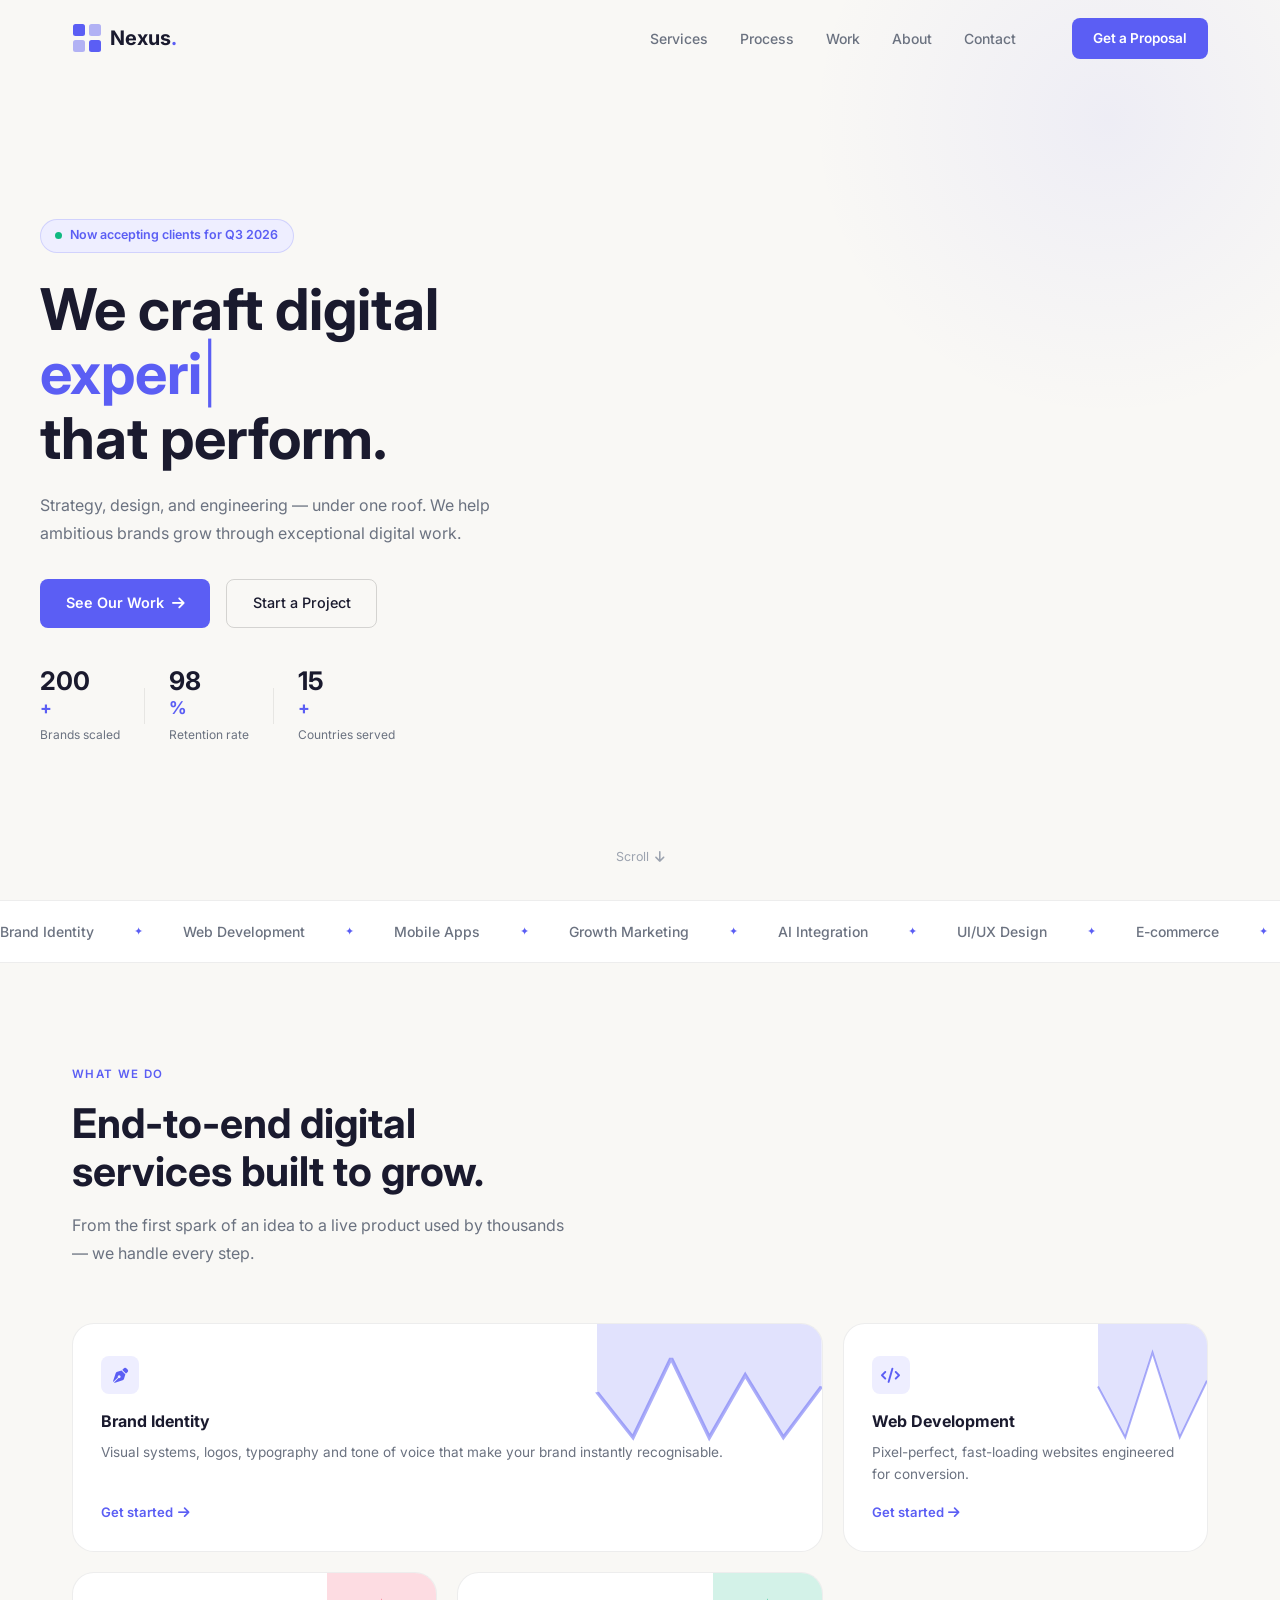
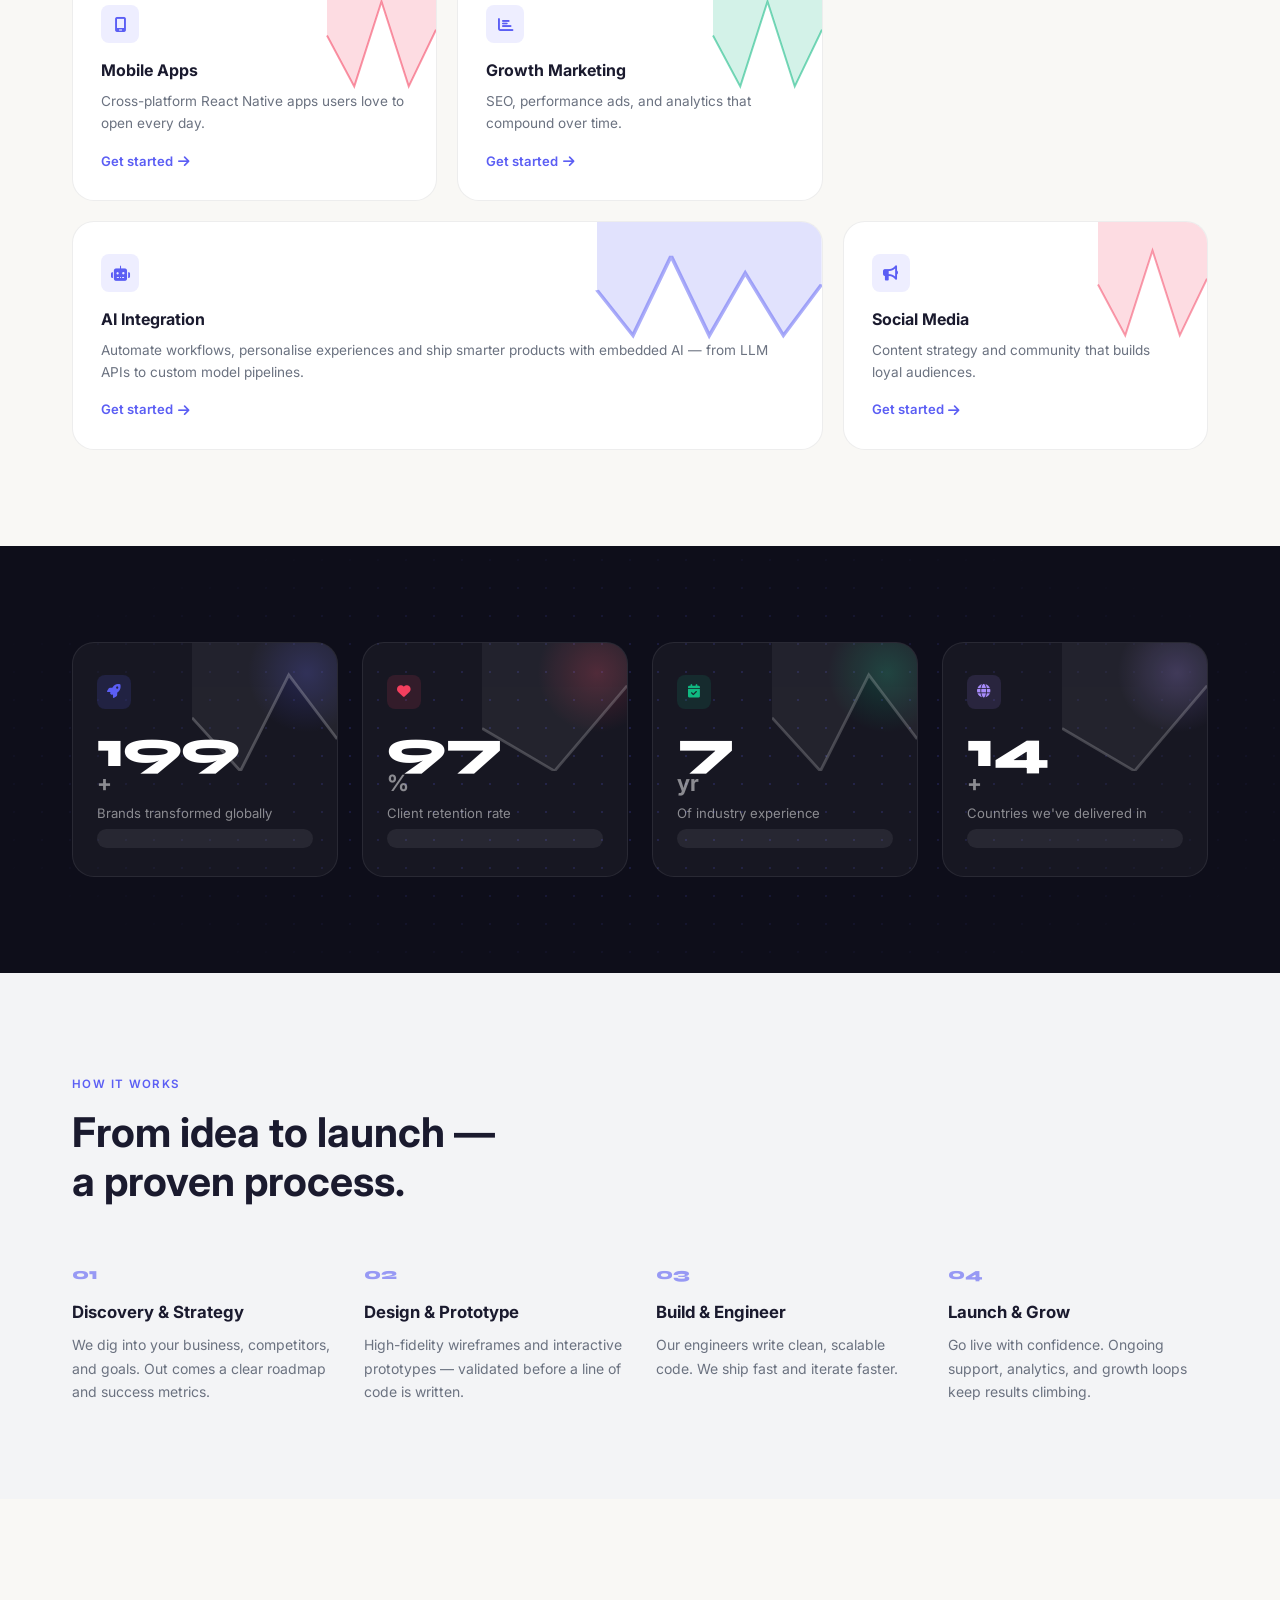
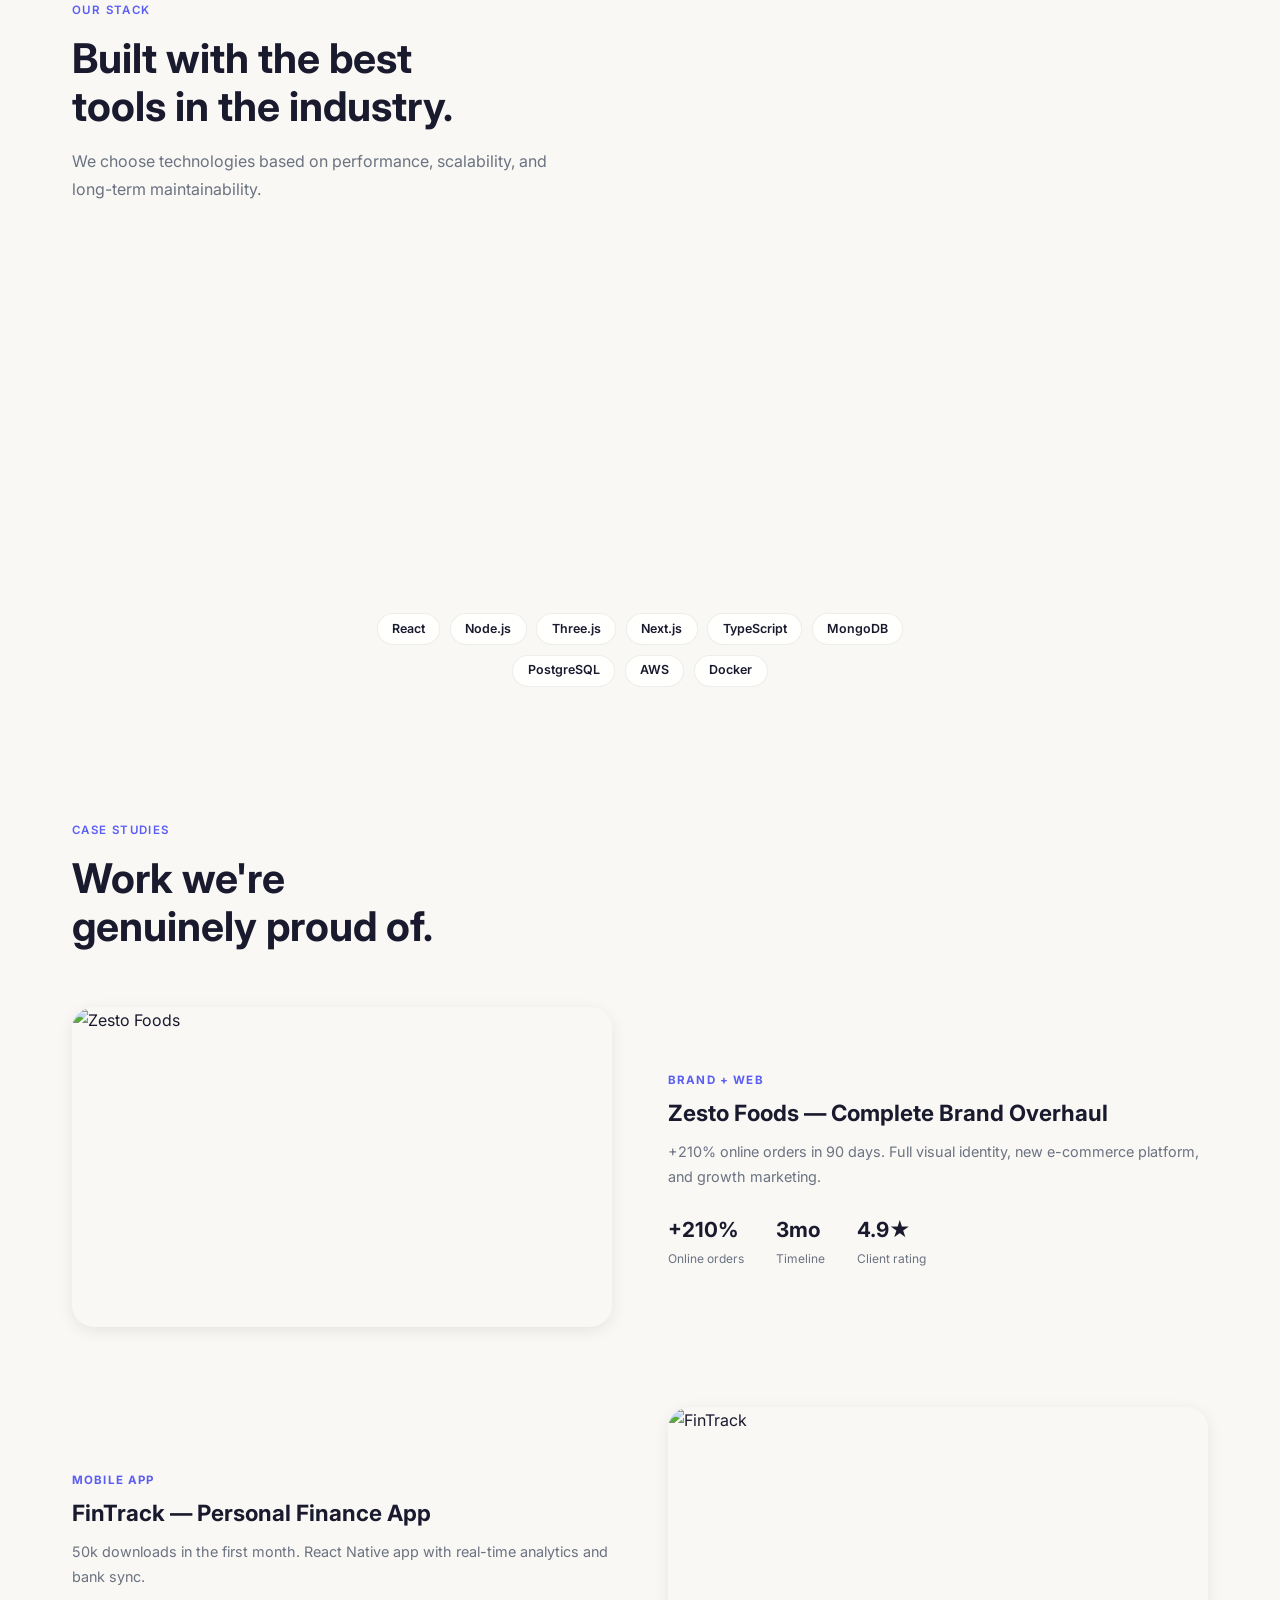
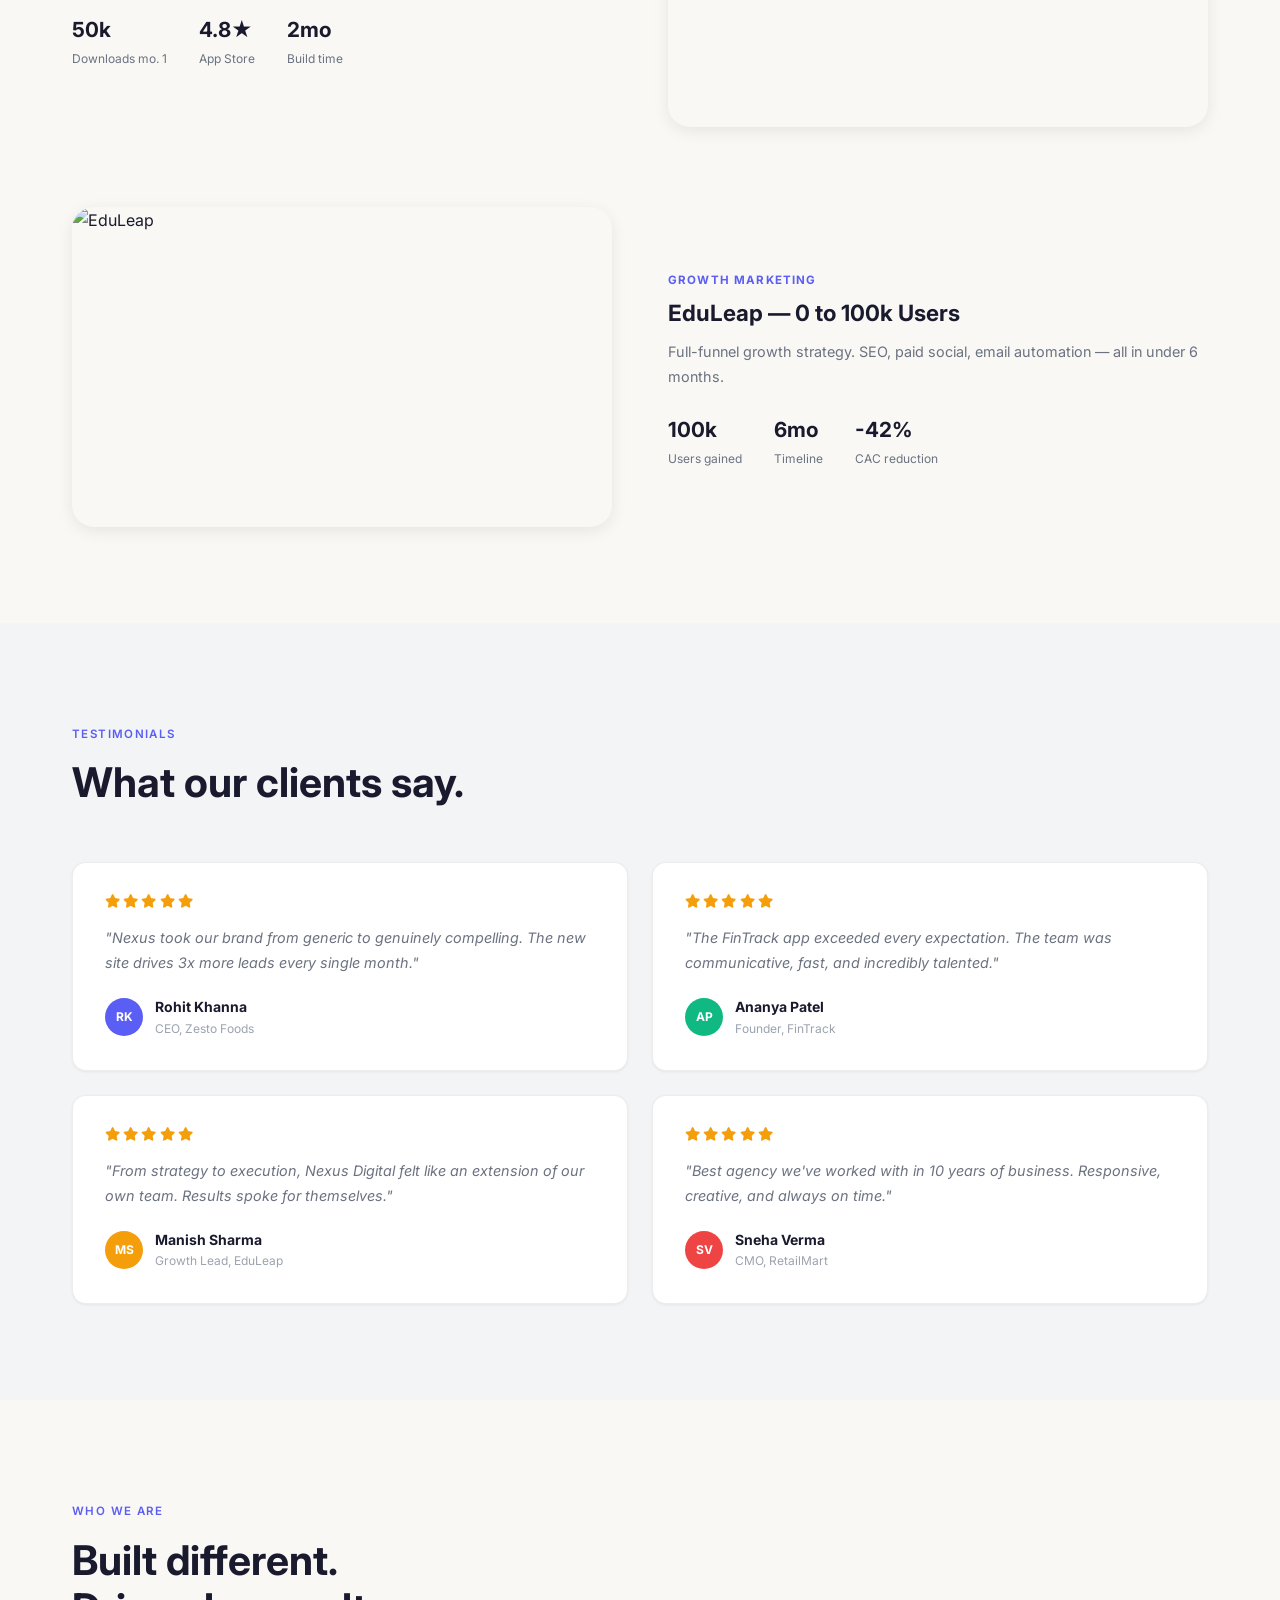
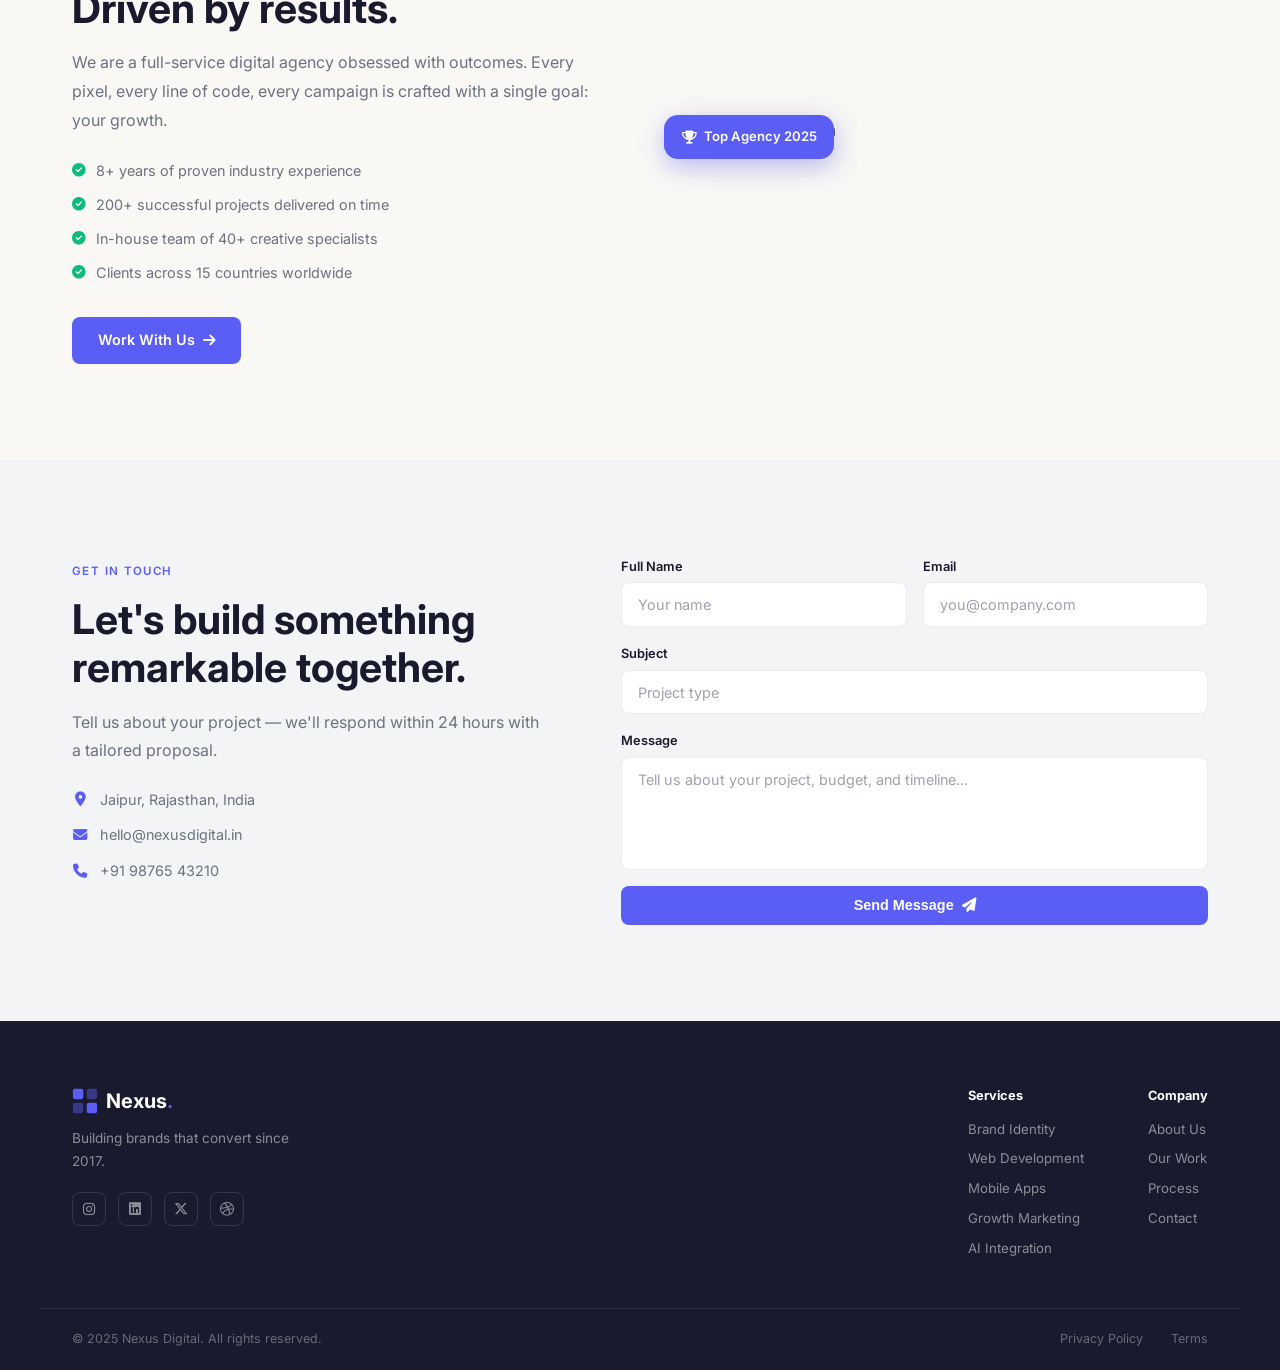
==== index.html @ 69d1bb1e "feat: numbers section dhamaal — animated cards, spike decor, glow ring, particle dots" ====
<!DOCTYPE html>
<html lang="en" data-theme="light">
<head>
  <meta charset="UTF-8" />
  <meta name="viewport" content="width=device-width, initial-scale=1.0" />
  <title>Nexus Digital — Digital Agency</title>
  <link rel="preconnect" href="https://fonts.googleapis.com">
  <link rel="preconnect" href="https://fonts.gstatic.com" crossorigin>
  <link href="https://fonts.googleapis.com/css2?family=Inter:wght@300;400;500;600;700&family=Syne:wght@700;800&display=swap" rel="stylesheet">
  <link rel="stylesheet" href="https://cdnjs.cloudflare.com/ajax/libs/font-awesome/6.5.0/css/all.min.css" />
  <link rel="stylesheet" href="./assets/css/style.css" />
</head>
<body>

<!-- ============ NAVBAR ============ -->
<nav class="navbar" id="navbar">
  <div class="nav-inner">
    <a href="#" class="logo">
      <svg width="30" height="30" viewBox="0 0 30 30" fill="none">
        <rect x="1" y="1" width="12" height="12" rx="2.5" fill="#5b5ef4"/>
        <rect x="17" y="1" width="12" height="12" rx="2.5" fill="#5b5ef4" opacity=".45"/>
        <rect x="1" y="17" width="12" height="12" rx="2.5" fill="#5b5ef4" opacity=".45"/>
        <rect x="17" y="17" width="12" height="12" rx="2.5" fill="#5b5ef4"/>
      </svg>
      <span class="logo-text">Nexus<span class="dot">.</span></span>
    </a>
    <ul class="nav-links" id="navLinks">
      <li><a href="#services">Services</a></li>
      <li><a href="#process">Process</a></li>
      <li><a href="#work">Work</a></li>
      <li><a href="#about">About</a></li>
      <li><a href="#contact">Contact</a></li>
    </ul>
    <div class="nav-right">
      <a href="#contact" class="nav-btn">Get a Proposal</a>
      <button class="burger" id="burger" aria-label="Menu"><span></span><span></span><span></span></button>
    </div>
  </div>
</nav>

<!-- ============ HERO ============ -->
<section class="hero" id="home">
  <div class="hero-inner">
    <div class="hero-copy">
      <div class="badge"><span class="badge-dot"></span> Now accepting clients for Q3 2026</div>
      <h1 class="hero-h1">We craft digital<br><span class="typed-wrap"><span id="typedText">experiences</span><span class="tcursor">|</span></span><br>that perform.</h1>
      <p class="hero-p">Strategy, design, and engineering — under one roof. We help ambitious brands grow through exceptional digital work.</p>
      <div class="hero-ctas">
        <a href="#work" class="btn-solid">See Our Work <i class="fa-solid fa-arrow-right"></i></a>
        <a href="#contact" class="btn-outline">Start a Project</a>
      </div>
      <div class="hero-meta">
        <div class="meta-item"><strong id="c1">0</strong><span>+</span><p>Brands scaled</p></div>
        <div class="meta-sep"></div>
        <div class="meta-item"><strong id="c2">0</strong><span>%</span><p>Retention rate</p></div>
        <div class="meta-sep"></div>
        <div class="meta-item"><strong id="c3">0</strong><span>+</span><p>Countries served</p></div>
      </div>
    </div>
    <div class="hero-visual" id="heroCanvas">
      <canvas id="threeHero"></canvas>
    </div>
  </div>
  <div class="scroll-cue"><span>Scroll</span> <i class="fa-solid fa-arrow-down"></i></div>
</section>

<!-- ============ MARQUEE ============ -->
<section class="marquee-section">
  <div class="marquee-track">
    <div class="marquee-inner" id="marqueeInner">
      <span>Brand Identity</span><span class="sep">✦</span>
      <span>Web Development</span><span class="sep">✦</span>
      <span>Mobile Apps</span><span class="sep">✦</span>
      <span>Growth Marketing</span><span class="sep">✦</span>
      <span>AI Integration</span><span class="sep">✦</span>
      <span>UI/UX Design</span><span class="sep">✦</span>
      <span>E-commerce</span><span class="sep">✦</span>
      <span>Brand Identity</span><span class="sep">✦</span>
      <span>Web Development</span><span class="sep">✦</span>
      <span>Mobile Apps</span><span class="sep">✦</span>
      <span>Growth Marketing</span><span class="sep">✦</span>
      <span>AI Integration</span><span class="sep">✦</span>
      <span>UI/UX Design</span><span class="sep">✦</span>
      <span>E-commerce</span><span class="sep">✦</span>
    </div>
  </div>
</section>

<!-- ============ SERVICES ============ -->
<section class="services" id="services">
  <div class="container">
    <div class="section-head">
      <span class="eyebrow">What We Do</span>
      <h2 class="section-title">End-to-end digital<br>services built to grow.</h2>
      <p class="section-sub">From the first spark of an idea to a live product used by thousands — we handle every step.</p>
    </div>
    <div class="services-bento">

      <div class="sb-card sb-large reveal">
        <div class="sb-img-bg" style="background-image:url('https://images.unsplash.com/photo-1561070791-2526d30994b5?w=900&q=80')"></div>
        <svg class="sb-crack" viewBox="0 0 100 100" preserveAspectRatio="none" aria-hidden="true">
          <polygon points="0,100 0,60 16,100 33,30 50,100 66,45 83,100 100,55 100,0 0,0" fill="rgba(91,94,244,0.18)"/>
          <polyline points="0,60 16,100 33,30 50,100 66,45 83,100 100,55" fill="none" stroke="rgba(91,94,244,0.5)" stroke-width="1.8" stroke-linejoin="miter"/>
        </svg>
        <div class="sb-content">
          <div class="sb-icon"><i class="fa-solid fa-pen-nib"></i></div>
          <h3>Brand Identity</h3>
          <p>Visual systems, logos, typography and tone of voice that make your brand instantly recognisable.</p>
          <a href="#contact" class="card-link">Get started <i class="fa-solid fa-arrow-right"></i></a>
        </div>
      </div>

      <div class="sb-card reveal">
        <div class="sb-img-bg" style="background-image:url('https://images.unsplash.com/photo-1547658719-da2b51169166?w=600&q=80')"></div>
        <svg class="sb-crack" viewBox="0 0 100 100" preserveAspectRatio="none" aria-hidden="true">
          <polygon points="0,100 0,55 25,100 50,25 75,100 100,50 100,0 0,0" fill="rgba(91,94,244,0.18)"/>
          <polyline points="0,55 25,100 50,25 75,100 100,50" fill="none" stroke="rgba(91,94,244,0.5)" stroke-width="1.8" stroke-linejoin="miter"/>
        </svg>
        <div class="sb-content">
          <div class="sb-icon"><i class="fa-solid fa-code"></i></div>
          <h3>Web Development</h3>
          <p>Pixel-perfect, fast-loading websites engineered for conversion.</p>
          <a href="#contact" class="card-link">Get started <i class="fa-solid fa-arrow-right"></i></a>
        </div>
      </div>

      <div class="sb-card reveal">
        <div class="sb-img-bg" style="background-image:url('https://images.unsplash.com/photo-1512941937669-90a1b58e7e9c?w=600&q=80')"></div>
        <svg class="sb-crack" viewBox="0 0 100 100" preserveAspectRatio="none" aria-hidden="true">
          <polygon points="0,100 0,55 25,100 50,25 75,100 100,50 100,0 0,0" fill="rgba(244,63,94,0.18)"/>
          <polyline points="0,55 25,100 50,25 75,100 100,50" fill="none" stroke="rgba(244,63,94,0.55)" stroke-width="1.8" stroke-linejoin="miter"/>
        </svg>
        <div class="sb-content">
          <div class="sb-icon"><i class="fa-solid fa-mobile-screen"></i></div>
          <h3>Mobile Apps</h3>
          <p>Cross-platform React Native apps users love to open every day.</p>
          <a href="#contact" class="card-link">Get started <i class="fa-solid fa-arrow-right"></i></a>
        </div>
      </div>

      <div class="sb-card reveal">
        <div class="sb-img-bg" style="background-image:url('https://images.unsplash.com/photo-1533750349088-cd871a92f312?w=600&q=80')"></div>
        <svg class="sb-crack" viewBox="0 0 100 100" preserveAspectRatio="none" aria-hidden="true">
          <polygon points="0,100 0,55 25,100 50,25 75,100 100,50 100,0 0,0" fill="rgba(16,185,129,0.18)"/>
          <polyline points="0,55 25,100 50,25 75,100 100,50" fill="none" stroke="rgba(16,185,129,0.55)" stroke-width="1.8" stroke-linejoin="miter"/>
        </svg>
        <div class="sb-content">
          <div class="sb-icon"><i class="fa-solid fa-chart-bar"></i></div>
          <h3>Growth Marketing</h3>
          <p>SEO, performance ads, and analytics that compound over time.</p>
          <a href="#contact" class="card-link">Get started <i class="fa-solid fa-arrow-right"></i></a>
        </div>
      </div>

      <div class="sb-card sb-wide reveal">
        <div class="sb-img-bg" style="background-image:url('https://images.unsplash.com/photo-1677442135703-1787eea5ce01?w=900&q=80')"></div>
        <svg class="sb-crack" viewBox="0 0 100 100" preserveAspectRatio="none" aria-hidden="true">
          <polygon points="0,100 0,60 16,100 33,30 50,100 66,45 83,100 100,55 100,0 0,0" fill="rgba(91,94,244,0.18)"/>
          <polyline points="0,60 16,100 33,30 50,100 66,45 83,100 100,55" fill="none" stroke="rgba(91,94,244,0.5)" stroke-width="1.8" stroke-linejoin="miter"/>
        </svg>
        <div class="sb-content">
          <div class="sb-icon"><i class="fa-solid fa-robot"></i></div>
          <h3>AI Integration</h3>
          <p>Automate workflows, personalise experiences and ship smarter products with embedded AI — from LLM APIs to custom model pipelines.</p>
          <a href="#contact" class="card-link">Get started <i class="fa-solid fa-arrow-right"></i></a>
        </div>
      </div>

      <div class="sb-card reveal">
        <div class="sb-img-bg" style="background-image:url('https://images.unsplash.com/photo-1611162617213-7d7a39e9b1d7?w=600&q=80')"></div>
        <svg class="sb-crack" viewBox="0 0 100 100" preserveAspectRatio="none" aria-hidden="true">
          <polygon points="0,100 0,55 25,100 50,25 75,100 100,50 100,0 0,0" fill="rgba(244,63,94,0.18)"/>
          <polyline points="0,55 25,100 50,25 75,100 100,50" fill="none" stroke="rgba(244,63,94,0.5)" stroke-width="1.8" stroke-linejoin="miter"/>
        </svg>
        <div class="sb-content">
          <div class="sb-icon"><i class="fa-solid fa-bullhorn"></i></div>
          <h3>Social Media</h3>
          <p>Content strategy and community that builds loyal audiences.</p>
          <a href="#contact" class="card-link">Get started <i class="fa-solid fa-arrow-right"></i></a>
        </div>
      </div>

    </div>
  </div>
</section>

<!-- ============ NUMBERS ============ -->
<section class="numbers-section" id="numbers">
  <div class="numbers-bg-grid" aria-hidden="true"></div>
  <div class="container">
    <div class="numbers-grid">

      <div class="num-card reveal" data-delay="0">
        <div class="num-glow" style="--gc:#5b5ef4"></div>
        <svg class="num-spike" viewBox="0 0 60 60" preserveAspectRatio="none" aria-hidden="true">
          <polygon points="0,60 0,35 20,60 40,15 60,45 60,0 0,0" fill="rgba(255,255,255,0.06)"/>
          <polyline points="0,35 20,60 40,15 60,45" fill="none" stroke="rgba(255,255,255,0.25)" stroke-width="1.2"/>
        </svg>
        <span class="num-icon"><i class="fa-solid fa-rocket"></i></span>
        <span class="num-big" id="n1">0</span>
        <span class="num-suffix">+</span>
        <p>Brands transformed globally</p>
        <div class="num-bar"><div class="num-bar-fill" style="--bw:92%"></div></div>
      </div>

      <div class="num-card reveal" data-delay="100">
        <div class="num-glow" style="--gc:#f43f5e"></div>
        <svg class="num-spike" viewBox="0 0 60 60" preserveAspectRatio="none" aria-hidden="true">
          <polygon points="0,60 0,40 30,60 60,20 60,0 0,0" fill="rgba(255,255,255,0.06)"/>
          <polyline points="0,40 30,60 60,20" fill="none" stroke="rgba(255,255,255,0.22)" stroke-width="1.2"/>
        </svg>
        <span class="num-icon" style="--ic:#f43f5e20;--icc:#f43f5e"><i class="fa-solid fa-heart"></i></span>
        <span class="num-big" id="n2">0</span>
        <span class="num-suffix">%</span>
        <p>Client retention rate</p>
        <div class="num-bar"><div class="num-bar-fill" style="--bw:98%;background:var(--accent)"></div></div>
      </div>

      <div class="num-card reveal" data-delay="200">
        <div class="num-glow" style="--gc:#10b981"></div>
        <svg class="num-spike" viewBox="0 0 60 60" preserveAspectRatio="none" aria-hidden="true">
          <polygon points="0,60 0,35 20,60 40,15 60,45 60,0 0,0" fill="rgba(255,255,255,0.06)"/>
          <polyline points="0,35 20,60 40,15 60,45" fill="none" stroke="rgba(255,255,255,0.22)" stroke-width="1.2"/>
        </svg>
        <span class="num-icon" style="--ic:#10b98120;--icc:#10b981"><i class="fa-solid fa-calendar-check"></i></span>
        <span class="num-big" id="n3">0</span>
        <span class="num-suffix">yr</span>
        <p>Of industry experience</p>
        <div class="num-bar"><div class="num-bar-fill" style="--bw:70%;background:#10b981"></div></div>
      </div>

      <div class="num-card reveal" data-delay="300">
        <div class="num-glow" style="--gc:#a78bfa"></div>
        <svg class="num-spike" viewBox="0 0 60 60" preserveAspectRatio="none" aria-hidden="true">
          <polygon points="0,60 0,40 30,60 60,20 60,0 0,0" fill="rgba(255,255,255,0.06)"/>
          <polyline points="0,40 30,60 60,20" fill="none" stroke="rgba(255,255,255,0.22)" stroke-width="1.2"/>
        </svg>
        <span class="num-icon" style="--ic:#a78bfa20;--icc:#a78bfa"><i class="fa-solid fa-globe"></i></span>
        <span class="num-big" id="n4">0</span>
        <span class="num-suffix">+</span>
        <p>Countries we've delivered in</p>
        <div class="num-bar"><div class="num-bar-fill" style="--bw:55%;background:#a78bfa"></div></div>
      </div>

    </div>
  </div>
</section>

<!-- ============ PROCESS ============ -->
<section class="process" id="process">
  <div class="container">
    <div class="section-head">
      <span class="eyebrow">How It Works</span>
      <h2 class="section-title">From idea to launch —<br>a proven process.</h2>
    </div>
    <div class="process-steps">
      <div class="step reveal"><div class="step-num">01</div><div class="step-body"><h3>Discovery &amp; Strategy</h3><p>We dig into your business, competitors, and goals. Out comes a clear roadmap and success metrics.</p></div></div>
      <div class="step reveal"><div class="step-num">02</div><div class="step-body"><h3>Design &amp; Prototype</h3><p>High-fidelity wireframes and interactive prototypes — validated before a line of code is written.</p></div></div>
      <div class="step reveal"><div class="step-num">03</div><div class="step-body"><h3>Build &amp; Engineer</h3><p>Our engineers write clean, scalable code. We ship fast and iterate faster.</p></div></div>
      <div class="step reveal"><div class="step-num">04</div><div class="step-body"><h3>Launch &amp; Grow</h3><p>Go live with confidence. Ongoing support, analytics, and growth loops keep results climbing.</p></div></div>
    </div>
  </div>
</section>

<!-- ============ 3D TECH ============ -->
<section class="three-section" id="tech">
  <div class="container">
    <div class="section-head">
      <span class="eyebrow">Our Stack</span>
      <h2 class="section-title">Built with the best<br>tools in the industry.</h2>
      <p class="section-sub">We choose technologies based on performance, scalability, and long-term maintainability.</p>
    </div>
  </div>
  <div class="three-canvas-wrap">
    <canvas id="techCanvas"></canvas>
    <div class="three-overlay">
      <div class="tech-labels">
        <span>React</span><span>Node.js</span><span>Three.js</span>
        <span>Next.js</span><span>TypeScript</span><span>MongoDB</span>
        <span>PostgreSQL</span><span>AWS</span><span>Docker</span>
      </div>
    </div>
  </div>
</section>

<!-- ============ WORK ============ -->
<section class="work" id="work">
  <div class="container">
    <div class="section-head">
      <span class="eyebrow">Case Studies</span>
      <h2 class="section-title">Work we're<br>genuinely proud of.</h2>
    </div>
    <div class="work-list">
      <div class="wc reveal">
        <div class="wc-img"><img src="https://images.unsplash.com/photo-1460925895917-afdab827c52f?w=700&q=80" alt="Zesto Foods" width="700" height="420" loading="lazy"/><div class="wc-hover">View Case Study <i class="fa-solid fa-arrow-up-right-from-square"></i></div></div>
        <div class="wc-info"><span class="wc-tag">Brand + Web</span><h3>Zesto Foods — Complete Brand Overhaul</h3><p>+210% online orders in 90 days. Full visual identity, new e-commerce platform, and growth marketing.</p><div class="wc-kpis"><div><strong>+210%</strong><span>Online orders</span></div><div><strong>3mo</strong><span>Timeline</span></div><div><strong>4.9★</strong><span>Client rating</span></div></div></div>
      </div>
      <div class="wc wc-flip reveal">
        <div class="wc-info"><span class="wc-tag">Mobile App</span><h3>FinTrack — Personal Finance App</h3><p>50k downloads in the first month. React Native app with real-time analytics and bank sync.</p><div class="wc-kpis"><div><strong>50k</strong><span>Downloads mo. 1</span></div><div><strong>4.8★</strong><span>App Store</span></div><div><strong>2mo</strong><span>Build time</span></div></div></div>
        <div class="wc-img"><img src="https://images.unsplash.com/photo-1555421689-d68471e189f2?w=700&q=80" alt="FinTrack" width="700" height="420" loading="lazy"/><div class="wc-hover">View Case Study <i class="fa-solid fa-arrow-up-right-from-square"></i></div></div>
      </div>
      <div class="wc reveal">
        <div class="wc-img"><img src="https://images.unsplash.com/photo-1432888622747-4eb9a8efeb07?w=700&q=80" alt="EduLeap" width="700" height="420" loading="lazy"/><div class="wc-hover">View Case Study <i class="fa-solid fa-arrow-up-right-from-square"></i></div></div>
        <div class="wc-info"><span class="wc-tag">Growth Marketing</span><h3>EduLeap — 0 to 100k Users</h3><p>Full-funnel growth strategy. SEO, paid social, email automation — all in under 6 months.</p><div class="wc-kpis"><div><strong>100k</strong><span>Users gained</span></div><div><strong>6mo</strong><span>Timeline</span></div><div><strong>-42%</strong><span>CAC reduction</span></div></div></div>
      </div>
    </div>
  </div>
</section>

<!-- ============ TESTIMONIALS ============ -->
<section class="testimonials" id="testimonials">
  <div class="container">
    <div class="section-head"><span class="eyebrow">Testimonials</span><h2 class="section-title">What our clients say.</h2></div>
    <div class="testi-grid">
      <div class="testi-card reveal"><div class="stars"><i class="fa-solid fa-star"></i><i class="fa-solid fa-star"></i><i class="fa-solid fa-star"></i><i class="fa-solid fa-star"></i><i class="fa-solid fa-star"></i></div><p>"Nexus took our brand from generic to genuinely compelling. The new site drives 3x more leads every single month."</p><div class="testi-author"><div class="avatar">RK</div><div><strong>Rohit Khanna</strong><span>CEO, Zesto Foods</span></div></div></div>
      <div class="testi-card reveal"><div class="stars"><i class="fa-solid fa-star"></i><i class="fa-solid fa-star"></i><i class="fa-solid fa-star"></i><i class="fa-solid fa-star"></i><i class="fa-solid fa-star"></i></div><p>"The FinTrack app exceeded every expectation. The team was communicative, fast, and incredibly talented."</p><div class="testi-author"><div class="avatar" style="background:#10b981">AP</div><div><strong>Ananya Patel</strong><span>Founder, FinTrack</span></div></div></div>
      <div class="testi-card reveal"><div class="stars"><i class="fa-solid fa-star"></i><i class="fa-solid fa-star"></i><i class="fa-solid fa-star"></i><i class="fa-solid fa-star"></i><i class="fa-solid fa-star"></i></div><p>"From strategy to execution, Nexus Digital felt like an extension of our own team. Results spoke for themselves."</p><div class="testi-author"><div class="avatar" style="background:#f59e0b">MS</div><div><strong>Manish Sharma</strong><span>Growth Lead, EduLeap</span></div></div></div>
      <div class="testi-card reveal"><div class="stars"><i class="fa-solid fa-star"></i><i class="fa-solid fa-star"></i><i class="fa-solid fa-star"></i><i class="fa-solid fa-star"></i><i class="fa-solid fa-star"></i></div><p>"Best agency we've worked with in 10 years of business. Responsive, creative, and always on time."</p><div class="testi-author"><div class="avatar" style="background:#ef4444">SV</div><div><strong>Sneha Verma</strong><span>CMO, RetailMart</span></div></div></div>
    </div>
  </div>
</section>

<!-- ============ ABOUT ============ -->
<section class="about" id="about">
  <div class="container about-grid">
    <div class="about-left reveal">
      <span class="eyebrow">Who We Are</span>
      <h2 class="section-title">Built different.<br>Driven by results.</h2>
      <p>We are a full-service digital agency obsessed with outcomes. Every pixel, every line of code, every campaign is crafted with a single goal: your growth.</p>
      <ul class="about-list">
        <li><i class="fa-solid fa-circle-check"></i> 8+ years of proven industry experience</li>
        <li><i class="fa-solid fa-circle-check"></i> 200+ successful projects delivered on time</li>
        <li><i class="fa-solid fa-circle-check"></i> In-house team of 40+ creative specialists</li>
        <li><i class="fa-solid fa-circle-check"></i> Clients across 15 countries worldwide</li>
      </ul>
      <a href="#contact" class="btn-solid">Work With Us <i class="fa-solid fa-arrow-right"></i></a>
    </div>
    <div class="about-right reveal">
      <div class="about-img-wrap">
        <img src="https://images.unsplash.com/photo-1522071820081-009f0129c71c?w=640&q=80" alt="Nexus Digital team" width="560" height="400" loading="lazy"/>
        <div class="about-float-badge"><i class="fa-solid fa-trophy"></i> Top Agency 2025</div>
      </div>
    </div>
  </div>
</section>

<!-- ============ CONTACT ============ -->
<section class="contact" id="contact">
  <div class="container contact-grid">
    <div class="contact-left reveal">
      <span class="eyebrow">Get In Touch</span>
      <h2 class="section-title">Let's build something<br>remarkable together.</h2>
      <p>Tell us about your project — we'll respond within 24 hours with a tailored proposal.</p>
      <ul class="contact-info">
        <li><i class="fa-solid fa-location-dot"></i> Jaipur, Rajasthan, India</li>
        <li><i class="fa-solid fa-envelope"></i> hello@nexusdigital.in</li>
        <li><i class="fa-solid fa-phone"></i> +91 98765 43210</li>
      </ul>
    </div>
    <form class="contact-form reveal" id="contactForm">
      <div class="form-row">
        <div class="field"><label>Full Name</label><input type="text" placeholder="Your name" required/></div>
        <div class="field"><label>Email</label><input type="email" placeholder="you@company.com" required/></div>
      </div>
      <div class="field"><label>Subject</label><input type="text" placeholder="Project type"/></div>
      <div class="field"><label>Message</label><textarea rows="5" placeholder="Tell us about your project, budget, and timeline..."></textarea></div>
      <button type="submit" class="btn-solid full">Send Message <i class="fa-solid fa-paper-plane"></i></button>
    </form>
  </div>
</section>

<!-- ============ FOOTER ============ -->
<footer class="footer">
  <div class="footer-top">
    <div class="footer-brand">
      <a href="#" class="logo">
        <svg width="26" height="26" viewBox="0 0 30 30" fill="none">
          <rect x="1" y="1" width="12" height="12" rx="2.5" fill="#5b5ef4"/>
          <rect x="17" y="1" width="12" height="12" rx="2.5" fill="#5b5ef4" opacity=".45"/>
          <rect x="1" y="17" width="12" height="12" rx="2.5" fill="#5b5ef4" opacity=".45"/>
          <rect x="17" y="17" width="12" height="12" rx="2.5" fill="#5b5ef4"/>
        </svg>
        <span class="logo-text">Nexus<span class="dot">.</span></span>
      </a>
      <p>Building brands that convert since 2017.</p>
      <div class="footer-socials">
        <a href="#" aria-label="Instagram"><i class="fa-brands fa-instagram"></i></a>
        <a href="#" aria-label="LinkedIn"><i class="fa-brands fa-linkedin"></i></a>
        <a href="#" aria-label="Twitter"><i class="fa-brands fa-x-twitter"></i></a>
        <a href="#" aria-label="Dribbble"><i class="fa-brands fa-dribbble"></i></a>
      </div>
    </div>
    <div class="footer-nav">
      <div>
        <h5>Services</h5>
        <a href="#services">Brand Identity</a>
        <a href="#services">Web Development</a>
        <a href="#services">Mobile Apps</a>
        <a href="#services">Growth Marketing</a>
        <a href="#services">AI Integration</a>
      </div>
      <div>
        <h5>Company</h5>
        <a href="#about">About Us</a>
        <a href="#work">Our Work</a>
        <a href="#process">Process</a>
        <a href="#contact">Contact</a>
      </div>
    </div>
  </div>
  <div class="footer-bottom">
    <p>&copy; 2025 Nexus Digital. All rights reserved.</p>
    <div><a href="#">Privacy Policy</a> <a href="#">Terms</a></div>
  </div>
</footer>

<script src="https://cdnjs.cloudflare.com/ajax/libs/three.js/r128/three.min.js"></script>
<script src="https://cdn.jsdelivr.net/npm/three@0.128.0/examples/js/loaders/GLTFLoader.js"></script>
<script src="./assets/js/main.js"></script>
</body>
</html>
---- assets/css/style.css ----
/* =========================================
   NEXUS DIGITAL — Light Theme 2026
   ========================================= */

*, *::before, *::after { box-sizing: border-box; margin: 0; padding: 0; }
html { scroll-behavior: smooth; -webkit-font-smoothing: antialiased; font-size: 16px; }
body { font-family: 'Inter', sans-serif; background: #f9f8f5; color: #1a1a2e; overflow-x: hidden; cursor: auto; line-height: 1.65; }

:root {
  --primary: #5b5ef4;
  --primary-light: #eeeeff;
  --primary-dark: #3c3fcf;
  --accent: #f43f5e;
  --green: #10b981;
  --bg: #f9f8f5;
  --surface: #ffffff;
  --surface2: #f3f4f6;
  --border: rgba(0,0,0,0.07);
  --text: #1a1a2e;
  --muted: #6b7280;
  --faint: #9ca3af;
  --r-sm: 8px; --r-md: 14px; --r-lg: 22px; --r-xl: 32px;
  --shadow-sm: 0 1px 3px rgba(0,0,0,0.06);
  --shadow-md: 0 4px 16px rgba(0,0,0,0.08);
  --shadow-lg: 0 12px 40px rgba(0,0,0,0.1);
}

.container { max-width: 1200px; margin: 0 auto; padding: 0 2rem; }
.eyebrow { display: inline-block; font-size: 0.72rem; font-weight: 600; letter-spacing: 0.12em; text-transform: uppercase; color: var(--primary); margin-bottom: 0.9rem; }
.section-title { font-size: clamp(1.9rem, 3.2vw, 2.75rem); font-weight: 700; line-height: 1.18; color: var(--text); margin-bottom: 1rem; }
.section-sub { font-size: 1rem; color: var(--muted); max-width: 500px; line-height: 1.75; margin-bottom: 3rem; }
.section-head { margin-bottom: 3.5rem; }

.btn-solid { display: inline-flex; align-items: center; gap: 0.5rem; background: var(--primary); color: #fff; padding: 0.72rem 1.6rem; border-radius: var(--r-sm); font-size: 0.9rem; font-weight: 600; text-decoration: none; border: none; cursor: pointer; transition: background .2s, transform .2s, box-shadow .2s; }
.btn-solid:hover { background: var(--primary-dark); transform: translateY(-2px); box-shadow: 0 8px 24px rgba(91,94,244,.28); }
.btn-solid.full { width: 100%; justify-content: center; }
.btn-outline { display: inline-flex; align-items: center; gap: 0.5rem; background: transparent; color: var(--text); padding: 0.72rem 1.6rem; border-radius: var(--r-sm); border: 1.5px solid rgba(0,0,0,0.15); font-size: 0.9rem; font-weight: 500; text-decoration: none; cursor: pointer; transition: border-color .2s, background .2s; }
.btn-outline:hover { border-color: var(--primary); background: var(--primary-light); color: var(--primary); }

.reveal { opacity: 0; transform: translateY(28px); transition: opacity .65s ease, transform .65s ease; }
.reveal.visible { opacity: 1; transform: translateY(0); }

/* ===== NAVBAR ===== */
.navbar { position: fixed; top: 0; left: 0; right: 0; z-index: 200; padding: 1.1rem 0; transition: background .3s, box-shadow .3s, padding .3s; }
.navbar.scrolled { background: rgba(249,248,245,0.95); backdrop-filter: blur(12px); box-shadow: 0 1px 0 var(--border); padding: .75rem 0; }
.nav-inner { max-width: 1200px; margin: 0 auto; padding: 0 2rem; display: flex; align-items: center; gap: 1.5rem; }
.logo { display: flex; align-items: center; gap: .5rem; text-decoration: none; }
.logo-text { font-size: 1.25rem; font-weight: 700; color: var(--text); }
.logo-text .dot { color: var(--primary); }
.nav-links { display: flex; gap: 2rem; list-style: none; margin-left: auto; }
.nav-links a { text-decoration: none; font-size: .875rem; font-weight: 500; color: var(--muted); transition: color .2s; }
.nav-links a:hover { color: var(--text); }
.nav-right { display: flex; align-items: center; gap: 1rem; margin-left: 2rem; }
.nav-btn { padding: .6rem 1.3rem; background: var(--primary); color: #fff; border-radius: var(--r-sm); font-size: .85rem; font-weight: 600; text-decoration: none; transition: background .2s; }
.nav-btn:hover { background: var(--primary-dark); }
.burger { display: none; flex-direction: column; gap: 5px; background: none; border: none; cursor: pointer; padding: 4px; }
.burger span { display: block; width: 22px; height: 2px; background: var(--text); border-radius: 2px; transition: transform .3s; }

/* ===== HERO ===== */
.hero { min-height: 100vh; display: flex; flex-direction: column; justify-content: center; padding: 7rem 2rem 3rem; background: var(--bg); position: relative; overflow: hidden; }
.hero::before { content:''; position:absolute; top:-20%; right:-10%; width:600px; height:600px; background: radial-gradient(circle, rgba(91,94,244,.07) 0%, transparent 70%); pointer-events:none; }
.hero-inner { max-width: 1200px; margin: 0 auto; display: grid; grid-template-columns: 1fr 1fr; gap: 3rem; align-items: center; width: 100%; }
.badge { display: inline-flex; align-items: center; gap: .5rem; background: var(--primary-light); color: var(--primary); border: 1px solid rgba(91,94,244,.2); border-radius: 999px; padding: .35rem .9rem; font-size: .78rem; font-weight: 600; margin-bottom: 1.5rem; }
.badge-dot { width: 7px; height: 7px; background: var(--green); border-radius: 50%; animation: pulse 2s infinite; }
@keyframes pulse { 0%,100%{opacity:1;transform:scale(1)} 50%{opacity:.5;transform:scale(1.3)} }
.hero-h1 { font-size: clamp(2.4rem, 4.5vw, 4rem); font-weight: 700; line-height: 1.12; color: var(--text); margin-bottom: 1.3rem; }
.typed-wrap { color: var(--primary); }
.tcursor { display: inline-block; color: var(--primary); animation: blink 1s step-end infinite; font-weight: 300; }
@keyframes blink { 0%,100%{opacity:1} 50%{opacity:0} }
.hero-p { font-size: 1rem; color: var(--muted); max-width: 460px; line-height: 1.75; margin-bottom: 2rem; }
.hero-ctas { display: flex; gap: 1rem; flex-wrap: wrap; margin-bottom: 2.5rem; }
.hero-meta { display: flex; align-items: center; gap: 1.5rem; }
.meta-item { display: flex; flex-direction: column; }
.meta-item strong { font-size: 1.6rem; font-weight: 700; color: var(--text); line-height: 1; }
.meta-item span { color: var(--primary); font-weight: 700; font-size: 1.1rem; }
.meta-item p { font-size: .75rem; color: var(--muted); margin-top: .2rem; }
.meta-sep { width: 1px; height: 36px; background: var(--border); }
.hero-visual { position: relative; height: 480px; }
#threeHero { width: 100%; height: 100%; }
.scroll-cue { position: absolute; bottom: 2rem; left: 50%; transform: translateX(-50%); font-size: .78rem; color: var(--faint); display: flex; align-items: center; gap: .4rem; animation: scrollBounce 2s ease infinite; }
@keyframes scrollBounce { 0%,100%{transform:translateX(-50%) translateY(0)} 50%{transform:translateX(-50%) translateY(6px)} }

/* ===== MARQUEE ===== */
.marquee-section { padding: 1.2rem 0; background: var(--surface); border-top: 1px solid var(--border); border-bottom: 1px solid var(--border); overflow: hidden; }
.marquee-track { overflow: hidden; }
.marquee-inner { display: flex; align-items: center; gap: 2.5rem; white-space: nowrap; animation: marquee 22s linear infinite; width: max-content; }
@keyframes marquee { from{transform:translateX(0)} to{transform:translateX(-50%)} }
.marquee-inner span { font-size: .875rem; font-weight: 500; color: var(--muted); }
.marquee-inner .sep { color: var(--primary); font-size: .7rem; }

/* ===== SERVICES ===== */
.services { padding: 6rem 0; background: var(--bg); }
.services-bento { display: grid; grid-template-columns: repeat(3, 1fr); gap: 1.25rem; }
.sb-card { background: var(--surface); border: 1px solid var(--border); border-radius: var(--r-lg); overflow: hidden; transition: transform .3s, box-shadow .3s; position: relative; display: flex; flex-direction: column; }
.sb-card:hover { transform: translateY(-5px); box-shadow: var(--shadow-lg); }
.sb-large { grid-column: span 2; }
.sb-wide  { grid-column: span 2; }
.sb-img-bg { position: absolute; top: 0; right: 0; width: 30%; height: 50%; background-size: cover; background-position: center top; z-index: 0; clip-path: polygon(0% 100%, 0% 55%, 25% 100%, 50% 25%, 75% 100%, 100% 50%, 100% 0%, 0% 0%); }
.sb-large .sb-img-bg, .sb-wide .sb-img-bg { clip-path: polygon(0% 100%, 0% 60%, 16% 100%, 33% 30%, 50% 100%, 66% 45%, 83% 100%, 100% 55%, 100% 0%, 0% 0%); }
.sb-crack { position: absolute; top: 0; right: 0; width: 30%; height: 50%; pointer-events: none; z-index: 1; overflow: visible; }
.sb-content { padding: 2rem 1.75rem 1.75rem; display: flex; flex-direction: column; flex: 1; position: relative; z-index: 2; }
.sb-icon { width: 38px; height: 38px; display: flex; align-items: center; justify-content: center; background: var(--primary-light); border-radius: var(--r-sm); color: var(--primary); font-size: .95rem; margin-bottom: .85rem; }
.sb-card h3 { font-size: 1rem; font-weight: 700; margin-bottom: .4rem; color: var(--text); }
.sb-card p { font-size: .85rem; color: var(--muted); line-height: 1.65; margin-bottom: 1rem; flex: 1; }
.card-link { font-size: .82rem; font-weight: 600; color: var(--primary); text-decoration: none; display: inline-flex; align-items: center; gap: .3rem; transition: gap .2s; margin-top: auto; }
.card-link:hover { gap: .6rem; }

/* ===== NUMBERS ===== */
.numbers-section {
  padding: 6rem 0;
  background: #0e0e1a;
  position: relative;
  overflow: hidden;
}

/* Dot grid background */
.numbers-bg-grid {
  position: absolute;
  inset: 0;
  background-image: radial-gradient(rgba(91,94,244,0.18) 1px, transparent 1px);
  background-size: 28px 28px;
  pointer-events: none;
  z-index: 0;
}
/* Vignette over grid */
.numbers-section::after {
  content: '';
  position: absolute;
  inset: 0;
  background: radial-gradient(ellipse at center, transparent 30%, #0e0e1a 80%);
  pointer-events: none;
  z-index: 1;
}

.numbers-section .container { position: relative; z-index: 2; }

.numbers-grid {
  display: grid;
  grid-template-columns: repeat(4, 1fr);
  gap: 1.5rem;
}

/* Individual card */
.num-card {
  position: relative;
  background: rgba(255,255,255,0.04);
  border: 1px solid rgba(255,255,255,0.08);
  border-radius: var(--r-lg);
  padding: 2rem 1.5rem 1.75rem;
  overflow: hidden;
  display: flex;
  flex-direction: column;
  align-items: flex-start;
  gap: 0.3rem;
  transition: transform .35s, border-color .35s, box-shadow .35s;
  cursor: default;
}
.num-card:hover {
  transform: translateY(-6px);
  border-color: rgba(255,255,255,0.18);
  box-shadow: 0 20px 60px rgba(0,0,0,0.4), 0 0 0 1px rgba(255,255,255,0.06);
}

/* Radial glow blob behind number */
.num-glow {
  position: absolute;
  top: -30px;
  right: -30px;
  width: 120px;
  height: 120px;
  border-radius: 50%;
  background: radial-gradient(circle, var(--gc) 0%, transparent 70%);
  opacity: 0.22;
  pointer-events: none;
  transition: opacity .35s;
}
.num-card:hover .num-glow { opacity: 0.4; }

/* Crown spike SVG — top-right */
.num-spike {
  position: absolute;
  top: 0;
  right: 0;
  width: 55%;
  height: 55%;
  pointer-events: none;
  z-index: 0;
  opacity: 0.9;
}

/* Icon chip */
.num-icon {
  display: inline-flex;
  align-items: center;
  justify-content: center;
  width: 34px;
  height: 34px;
  border-radius: var(--r-sm);
  background: var(--ic, rgba(91,94,244,0.15));
  color: var(--icc, #5b5ef4);
  font-size: .85rem;
  margin-bottom: .6rem;
  position: relative;
  z-index: 2;
}

/* Big number */
.num-big {
  font-family: 'Syne', sans-serif;
  font-size: clamp(2.8rem, 4vw, 4rem);
  font-weight: 800;
  color: #fff;
  line-height: 1;
  position: relative;
  z-index: 2;
  letter-spacing: -0.02em;
}
.num-suffix {
  font-size: 1.4rem;
  font-weight: 700;
  color: rgba(255,255,255,0.5);
  line-height: 1;
  margin-top: -0.5rem;
  position: relative;
  z-index: 2;
}
.num-card p {
  font-size: .82rem;
  color: rgba(255,255,255,0.5);
  line-height: 1.5;
  margin-top: .35rem;
  position: relative;
  z-index: 2;
}

/* Animated bottom bar */
.num-bar {
  width: 100%;
  height: 3px;
  background: rgba(255,255,255,0.07);
  border-radius: 99px;
  overflow: hidden;
  margin-top: auto;
  padding-top: 1.2rem;
  position: relative;
  z-index: 2;
}
.num-bar-fill {
  height: 3px;
  width: 0;
  border-radius: 99px;
  background: var(--primary);
  transition: width 1.4s cubic-bezier(.16,1,.3,1);
}
.num-card.visible .num-bar-fill { width: var(--bw, 80%); }

/* Shimmer sweep on hover */
.num-card::before {
  content: '';
  position: absolute;
  top: 0; left: -100%; width: 60%; height: 100%;
  background: linear-gradient(90deg, transparent, rgba(255,255,255,0.04), transparent);
  transition: left .5s ease;
  z-index: 3;
  pointer-events: none;
}
.num-card:hover::before { left: 150%; }

/* ===== PROCESS ===== */
.process { padding: 6rem 0; background: var(--surface2); }
.process-steps { display: grid; grid-template-columns: repeat(4,1fr); gap: 2rem; }
.step { display: flex; flex-direction: column; gap: .75rem; }
.step-num { font-family: 'Syne', sans-serif; font-size: 1rem; font-weight: 800; color: var(--primary); opacity: .6; }
.step-body h3 { font-size: 1.05rem; font-weight: 700; color: var(--text); margin-bottom: .4rem; }
.step-body p { font-size: .875rem; color: var(--muted); line-height: 1.65; }

/* ===== 3D TECH ===== */
.three-section { padding: 6rem 0 0; background: var(--bg); }
.three-canvas-wrap { position: relative; height: 460px; margin-top: 2rem; overflow: hidden; }
#techCanvas { width: 100%; height: 100%; display: block; }
.three-overlay { position: absolute; inset: 0; display: flex; align-items: flex-end; justify-content: center; padding-bottom: 2rem; pointer-events: none; }
.tech-labels { display: flex; flex-wrap: wrap; gap: .6rem; justify-content: center; max-width: 600px; }
.tech-labels span { background: rgba(255,255,255,.9); border: 1px solid var(--border); border-radius: 999px; padding: .3rem .9rem; font-size: .78rem; font-weight: 600; color: var(--text); backdrop-filter: blur(8px); }

/* ===== WORK ===== */
.work { padding: 6rem 0; background: var(--bg); }
.work-list { display: flex; flex-direction: column; gap: 5rem; }
.wc { display: grid; grid-template-columns: 1fr 1fr; gap: 3.5rem; align-items: center; }
.wc-img { position: relative; border-radius: var(--r-lg); overflow: hidden; box-shadow: var(--shadow-md); }
.wc-img img { width: 100%; height: 320px; object-fit: cover; transition: transform .5s; display: block; }
.wc:hover .wc-img img { transform: scale(1.04); }
.wc-hover { position: absolute; inset: 0; background: rgba(91,94,244,.75); display: flex; align-items: center; justify-content: center; color: #fff; font-weight: 600; font-size: .9rem; opacity: 0; transition: opacity .3s; gap: .4rem; }
.wc:hover .wc-hover { opacity: 1; }
.wc-tag { font-size: .72rem; font-weight: 700; text-transform: uppercase; letter-spacing: .1em; color: var(--primary); }
.wc-info h3 { font-size: 1.4rem; font-weight: 700; margin: .5rem 0 .75rem; color: var(--text); line-height: 1.25; }
.wc-info p { font-size: .9rem; color: var(--muted); line-height: 1.75; margin-bottom: 1.5rem; }
.wc-kpis { display: flex; gap: 2rem; }
.wc-kpis div { display: flex; flex-direction: column; }
.wc-kpis strong { font-size: 1.3rem; font-weight: 700; color: var(--text); }
.wc-kpis span { font-size: .75rem; color: var(--muted); margin-top: .1rem; }

/* ===== TESTIMONIALS ===== */
.testimonials { padding: 6rem 0; background: var(--surface2); }
.testi-grid { display: grid; grid-template-columns: repeat(2,1fr); gap: 1.5rem; }
.testi-card { background: var(--surface); border: 1px solid var(--border); border-radius: var(--r-md); padding: 2rem; box-shadow: var(--shadow-sm); transition: box-shadow .3s, transform .3s; }
.testi-card:hover { box-shadow: var(--shadow-md); transform: translateY(-3px); }
.stars { color: #f59e0b; margin-bottom: 1rem; font-size: .85rem; display: flex; gap: .2rem; }
.testi-card p { font-size: .9rem; color: var(--muted); line-height: 1.75; margin-bottom: 1.25rem; font-style: italic; }
.testi-author { display: flex; align-items: center; gap: .75rem; }
.avatar { width: 38px; height: 38px; border-radius: 50%; background: var(--primary); color: #fff; display: flex; align-items: center; justify-content: center; font-size: .75rem; font-weight: 700; }
.testi-author strong { display: block; font-size: .875rem; font-weight: 700; color: var(--text); }
.testi-author span { display: block; font-size: .75rem; color: var(--faint); }

/* ===== ABOUT ===== */
.about { padding: 6rem 0; background: var(--bg); }
.about-grid { display: grid; grid-template-columns: 1fr 1fr; gap: 5rem; align-items: center; }
.about-left p { color: var(--muted); line-height: 1.8; margin-bottom: 1.5rem; }
.about-list { list-style: none; margin-bottom: 2rem; display: flex; flex-direction: column; gap: .65rem; }
.about-list li { display: flex; align-items: center; gap: .6rem; font-size: .9rem; color: var(--muted); }
.about-list li i { color: var(--green); font-size: .85rem; }
.about-img-wrap { position: relative; }
.about-img-wrap img { width: 100%; border-radius: var(--r-lg); object-fit: cover; box-shadow: var(--shadow-lg); }
.about-float-badge { position: absolute; bottom: -1rem; left: -1rem; background: var(--primary); color: #fff; border-radius: var(--r-md); padding: .7rem 1.1rem; font-size: .82rem; font-weight: 600; display: flex; align-items: center; gap: .45rem; box-shadow: 0 8px 24px rgba(91,94,244,.35); }

/* ===== CONTACT ===== */
.contact { padding: 6rem 0; background: var(--surface2); }
.contact-grid { display: grid; grid-template-columns: 1fr 1.25fr; gap: 5rem; align-items: start; }
.contact-left p { color: var(--muted); line-height: 1.75; margin-bottom: 1.5rem; }
.contact-info { list-style: none; display: flex; flex-direction: column; gap: .75rem; }
.contact-info li { display: flex; align-items: center; gap: .75rem; font-size: .9rem; color: var(--muted); }
.contact-info li i { color: var(--primary); width: 16px; text-align: center; }
.contact-form { display: flex; flex-direction: column; gap: 1rem; }
.form-row { display: grid; grid-template-columns: 1fr 1fr; gap: 1rem; }
.field { display: flex; flex-direction: column; gap: .35rem; }
.field label { font-size: .8rem; font-weight: 600; color: var(--text); }
.contact-form input, .contact-form textarea { background: var(--surface); border: 1.5px solid var(--border); border-radius: var(--r-sm); padding: .8rem 1rem; font-size: .9rem; color: var(--text); transition: border-color .2s, box-shadow .2s; resize: none; font-family: 'Inter', sans-serif; }
.contact-form input:focus, .contact-form textarea:focus { outline: none; border-color: var(--primary); box-shadow: 0 0 0 3px rgba(91,94,244,.12); }
.contact-form input::placeholder, .contact-form textarea::placeholder { color: var(--faint); }

/* ===== FOOTER ===== */
.footer { background: var(--text); color: rgba(255,255,255,.75); }
.footer-top { max-width: 1200px; margin: 0 auto; padding: 4rem 2rem 3rem; display: grid; grid-template-columns: 1fr auto; gap: 4rem; }
.footer-brand .logo-text { color: #fff; }
.footer-brand .dot { color: var(--primary); }
.footer-brand p { font-size: .85rem; color: rgba(255,255,255,.5); margin-top: .6rem; max-width: 240px; }
.footer-socials { display: flex; gap: .75rem; margin-top: 1.25rem; }
.footer-socials a { width: 34px; height: 34px; display: flex; align-items: center; justify-content: center; border: 1px solid rgba(255,255,255,.12); border-radius: var(--r-sm); color: rgba(255,255,255,.5); text-decoration: none; font-size: .88rem; transition: color .2s, border-color .2s; }
.footer-socials a:hover { color: #fff; border-color: rgba(255,255,255,.35); }
.footer-nav { display: flex; gap: 4rem; }
.footer-nav div { display: flex; flex-direction: column; gap: .5rem; }
.footer-nav h5 { font-size: .8rem; font-weight: 700; color: #fff; margin-bottom: .3rem; }
.footer-nav a { font-size: .83rem; color: rgba(255,255,255,.5); text-decoration: none; transition: color .2s; }
.footer-nav a:hover { color: #fff; }
.footer-bottom { max-width: 1200px; margin: 0 auto; padding: 1.25rem 2rem; border-top: 1px solid rgba(255,255,255,.08); display: flex; align-items: center; justify-content: space-between; font-size: .78rem; color: rgba(255,255,255,.35); }
.footer-bottom a { color: rgba(255,255,255,.35); text-decoration: none; margin-left: 1.5rem; }
.footer-bottom a:hover { color: rgba(255,255,255,.7); }

/* ===== RESPONSIVE ===== */
@media (max-width: 960px) {
  .hero-inner { grid-template-columns: 1fr; }
  .hero-visual { height: 320px; }
  .services-bento { grid-template-columns: 1fr 1fr; }
  .sb-large, .sb-wide { grid-column: span 2; }
  .numbers-grid { grid-template-columns: repeat(2,1fr); gap: 1rem; }
  .process-steps { grid-template-columns: 1fr 1fr; }
  .wc, .wc-flip { grid-template-columns: 1fr; }
  .testi-grid { grid-template-columns: 1fr; }
  .about-grid { grid-template-columns: 1fr; }
  .contact-grid { grid-template-columns: 1fr; }
  .footer-top { grid-template-columns: 1fr; }
}
@media (max-width: 640px) {
  .nav-links { display: none; }
  .burger { display: flex; }
  .nav-links.open { display: flex; flex-direction: column; position: fixed; top: 0; left: 0; right: 0; bottom: 0; background: var(--bg); align-items: center; justify-content: center; gap: 2rem; z-index: 199; }
  .nav-links.open a { font-size: 1.3rem; }
  .services-bento { grid-template-columns: 1fr; }
  .sb-large, .sb-wide { grid-column: span 1; }
  .numbers-grid { grid-template-columns: 1fr 1fr; }
  .process-steps { grid-template-columns: 1fr; }
  .form-row { grid-template-columns: 1fr; }
  .footer-nav { gap: 2rem; }
}
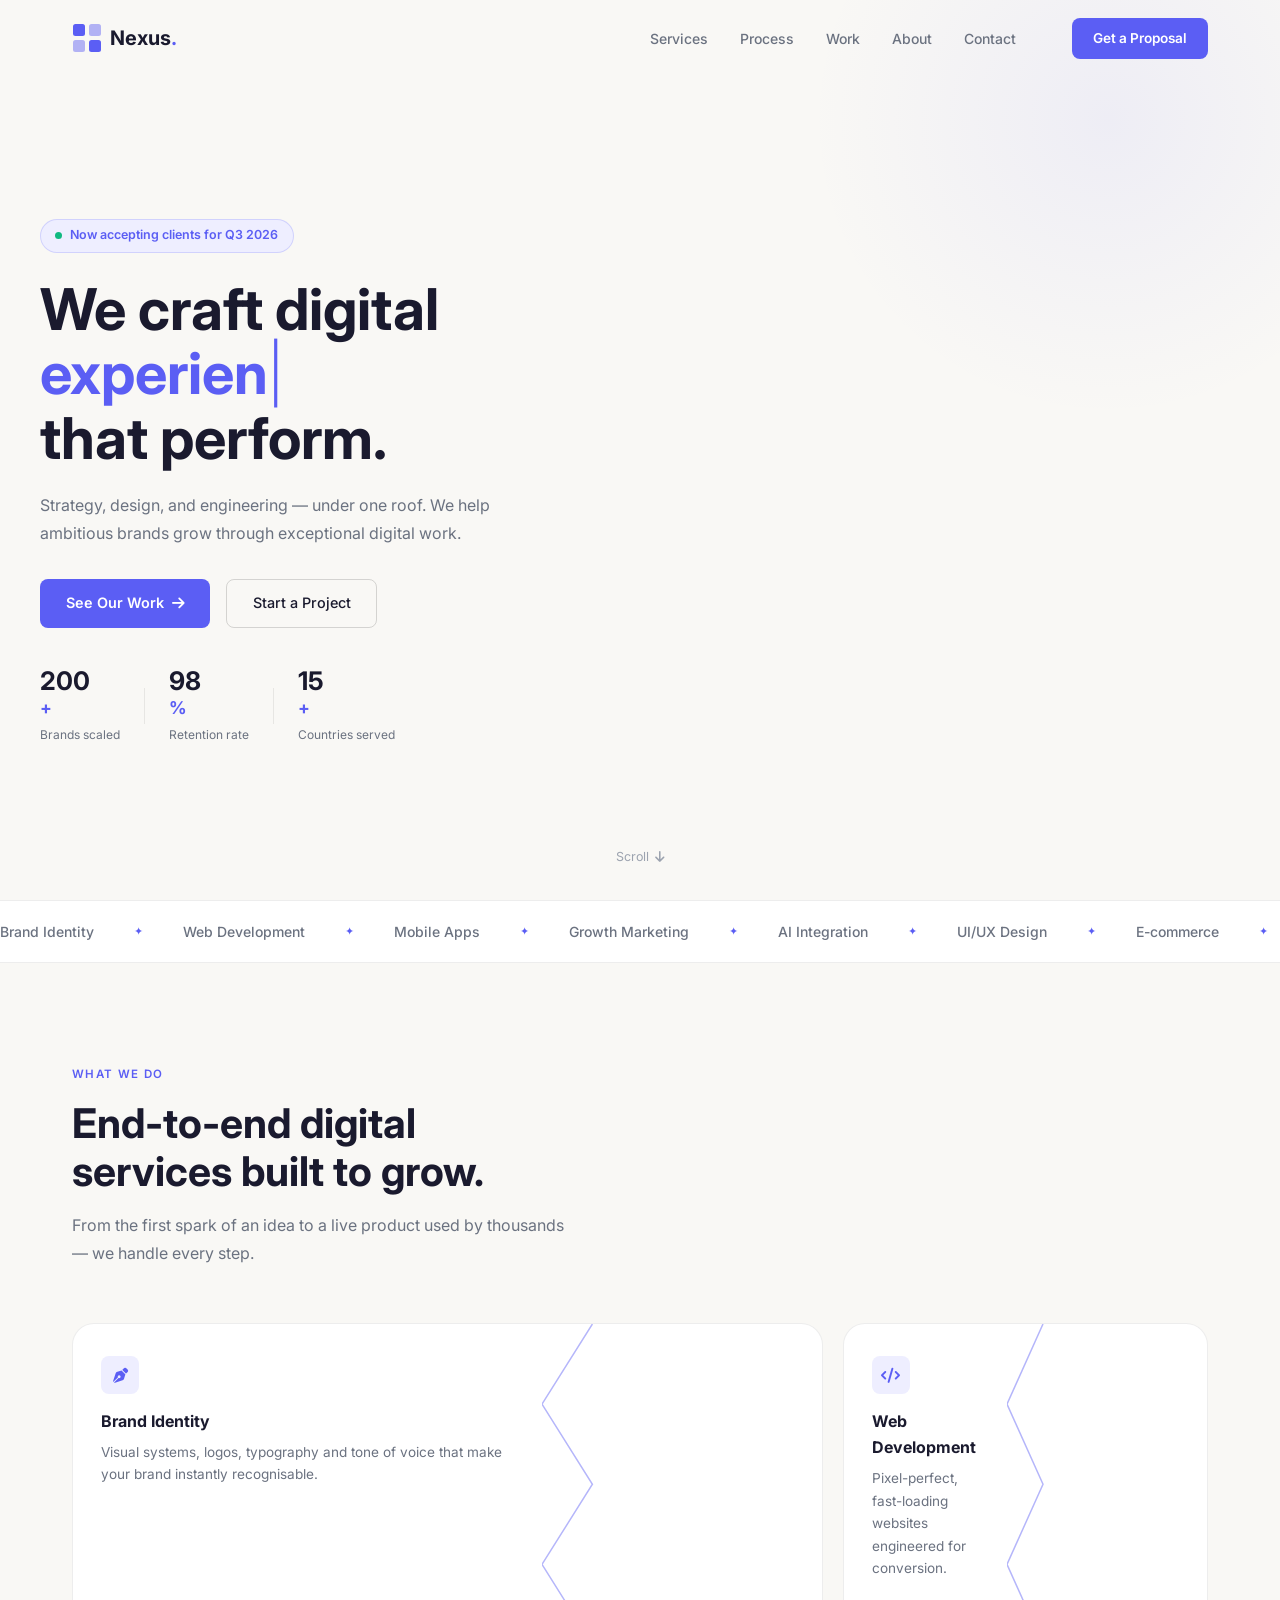
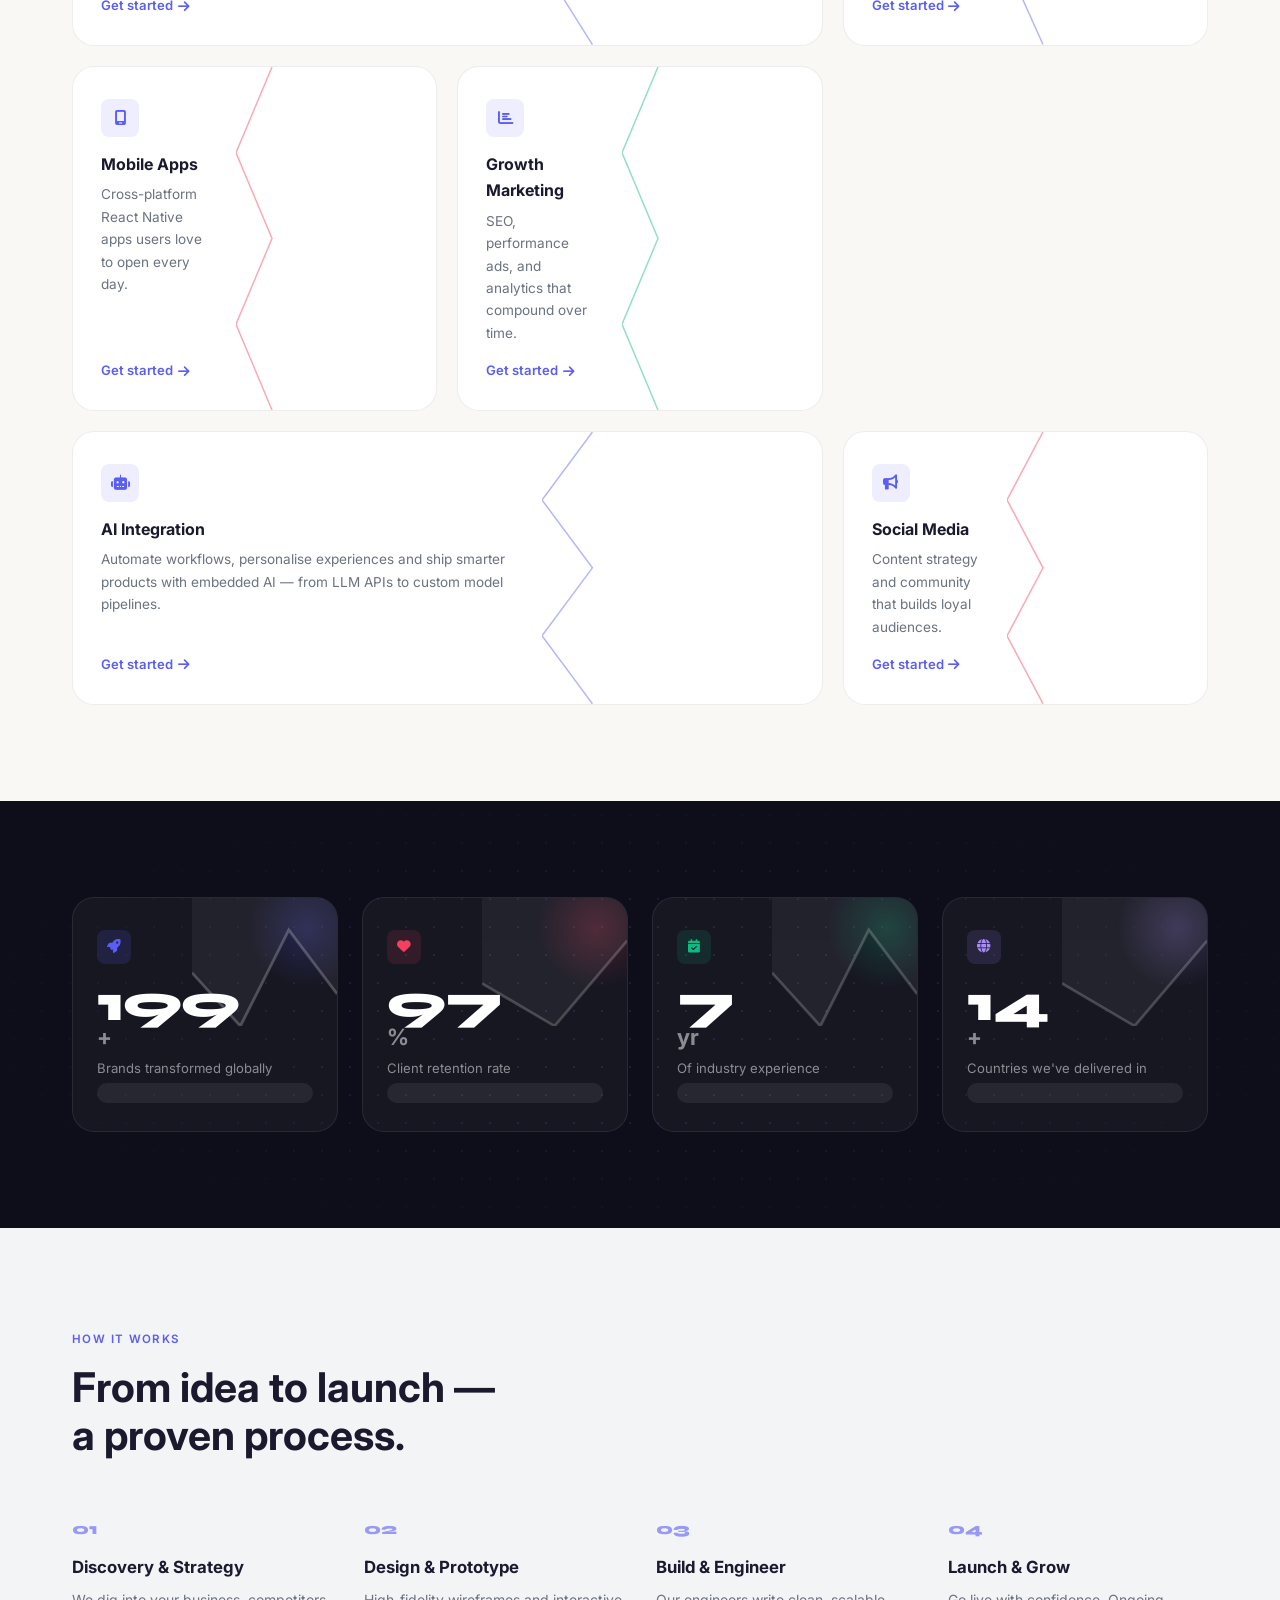
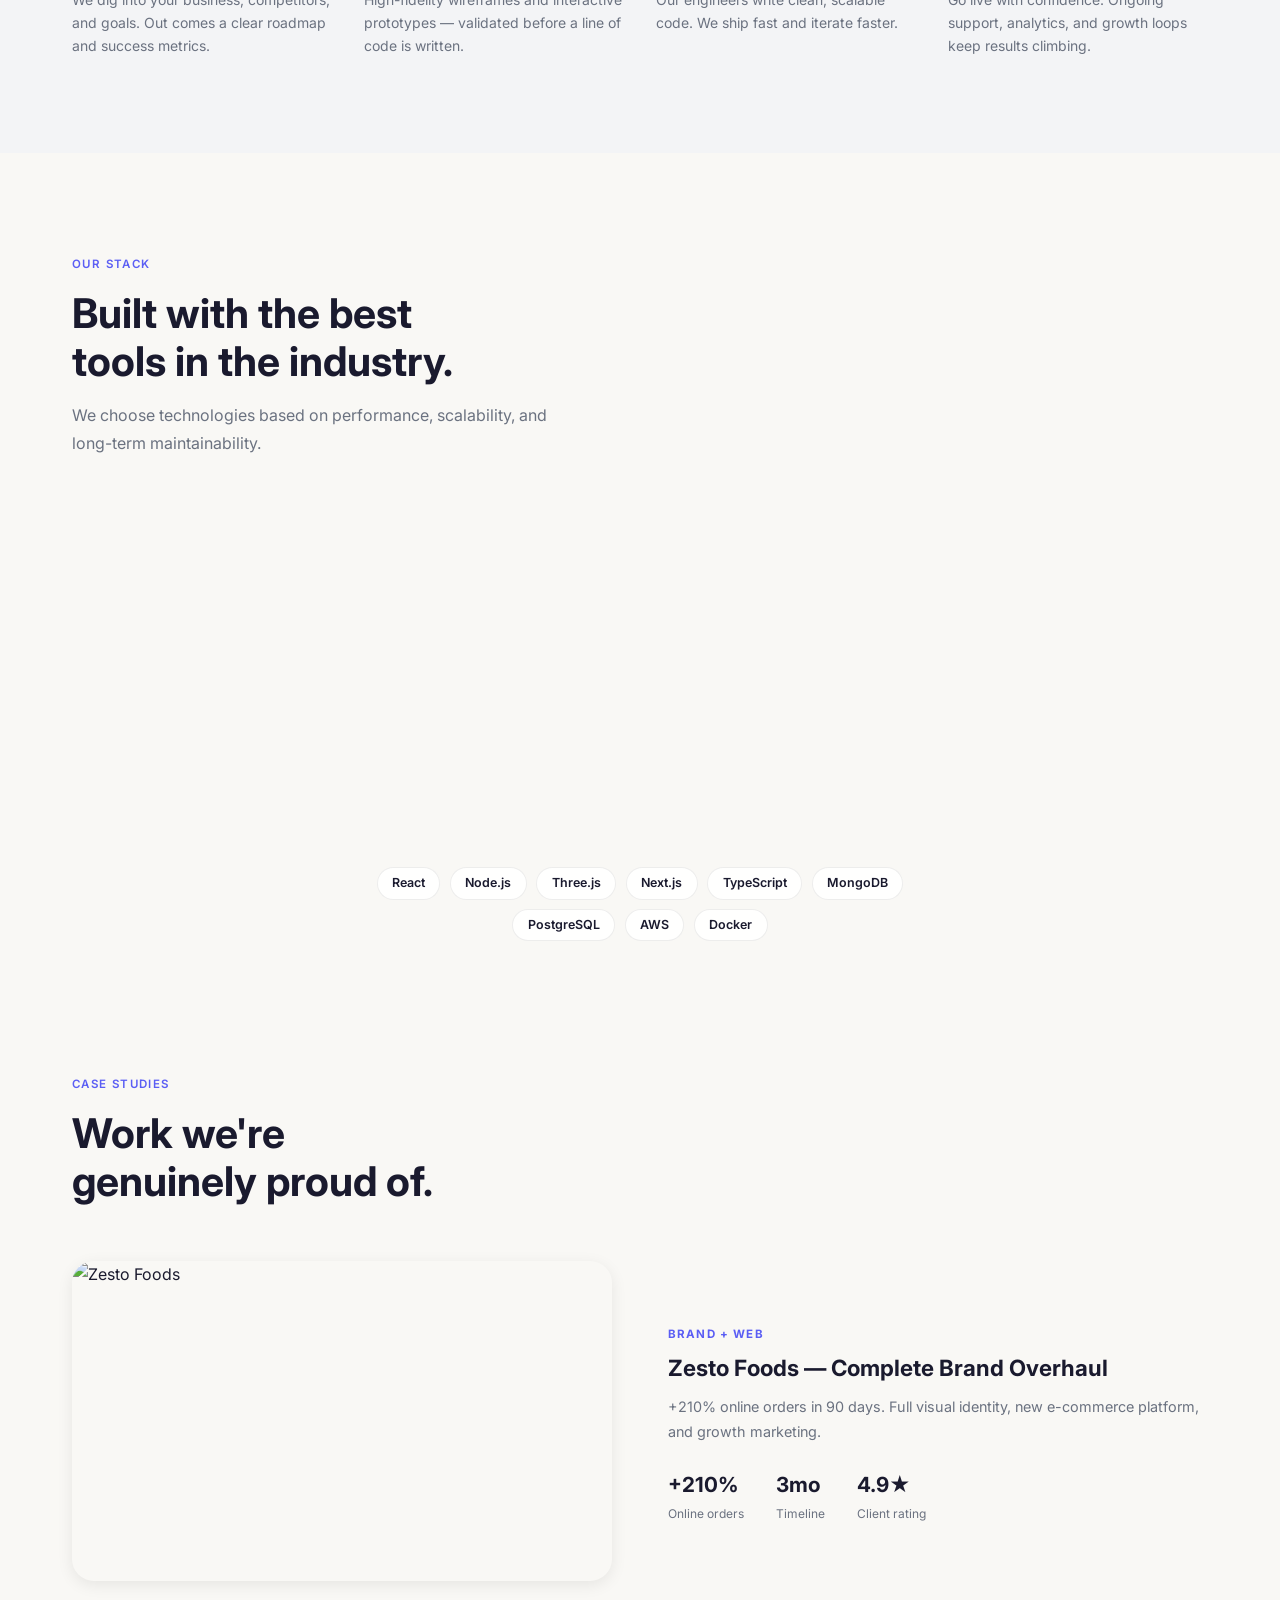
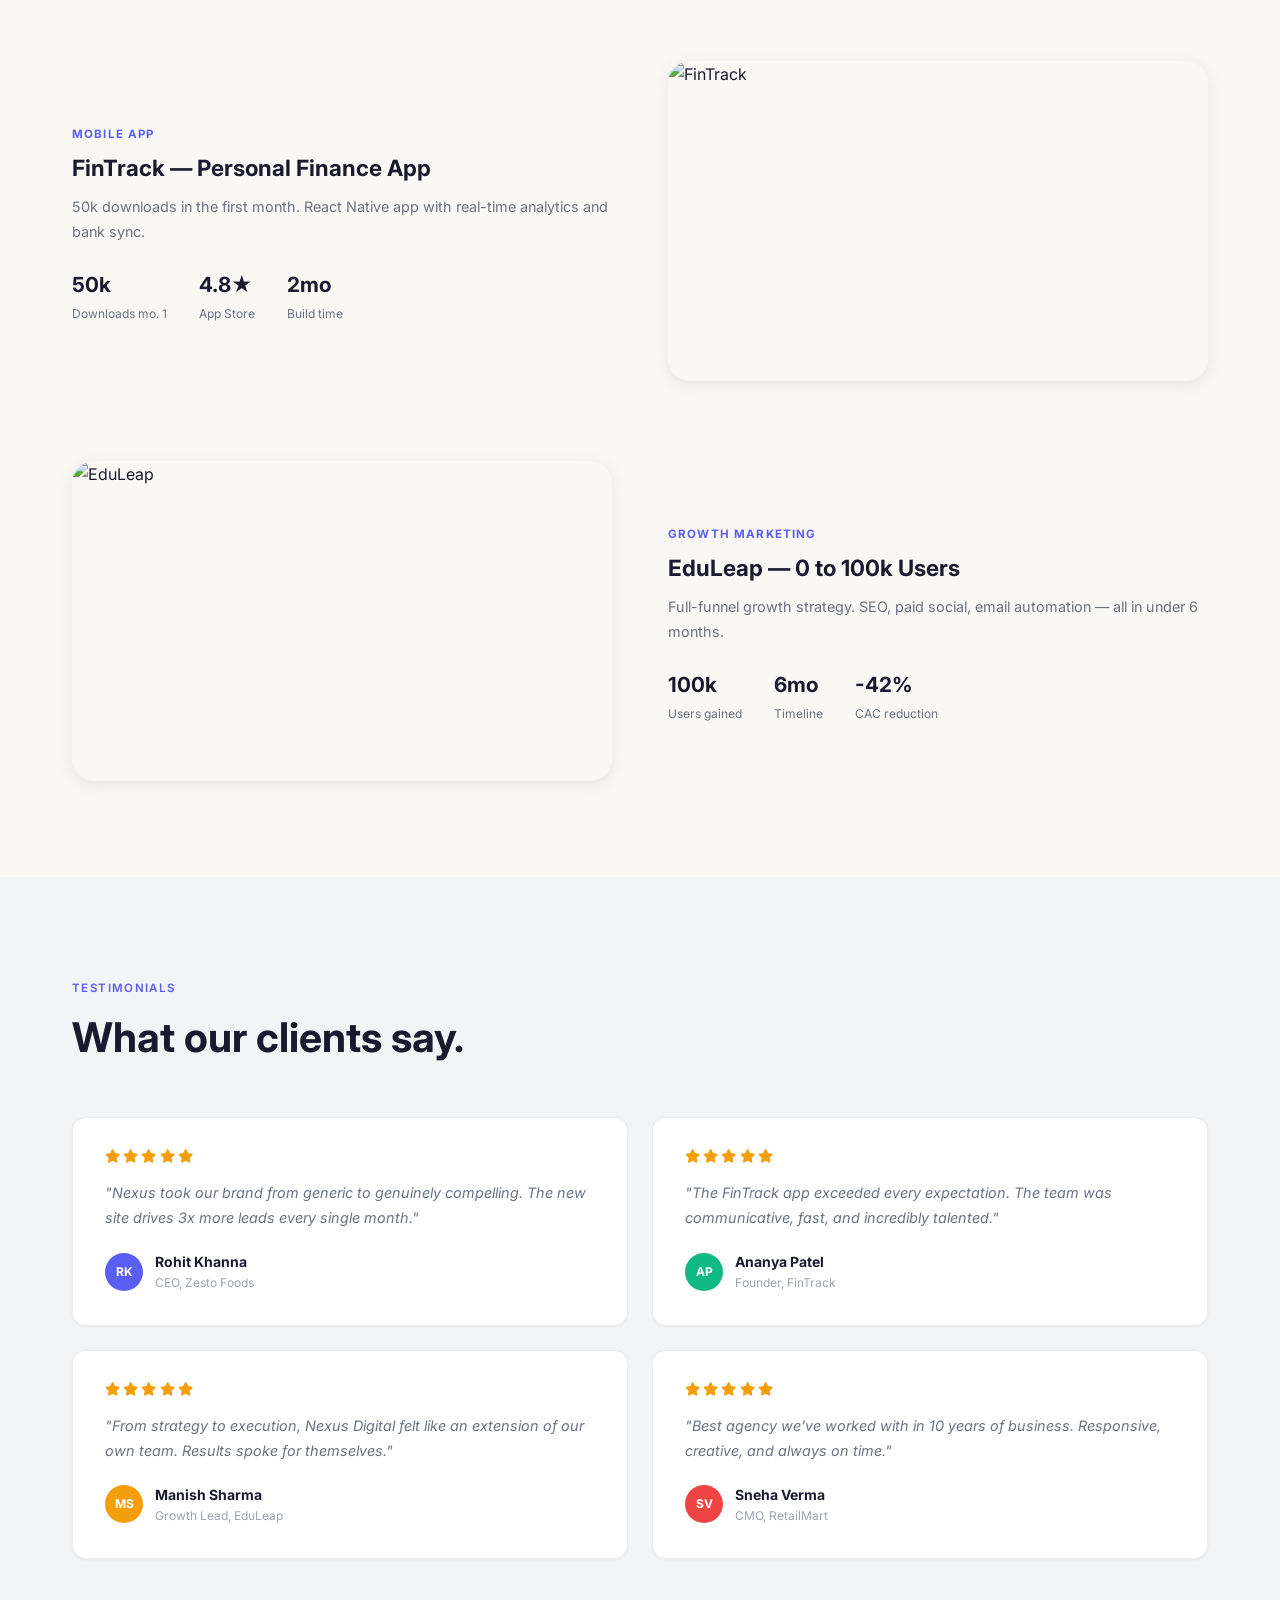
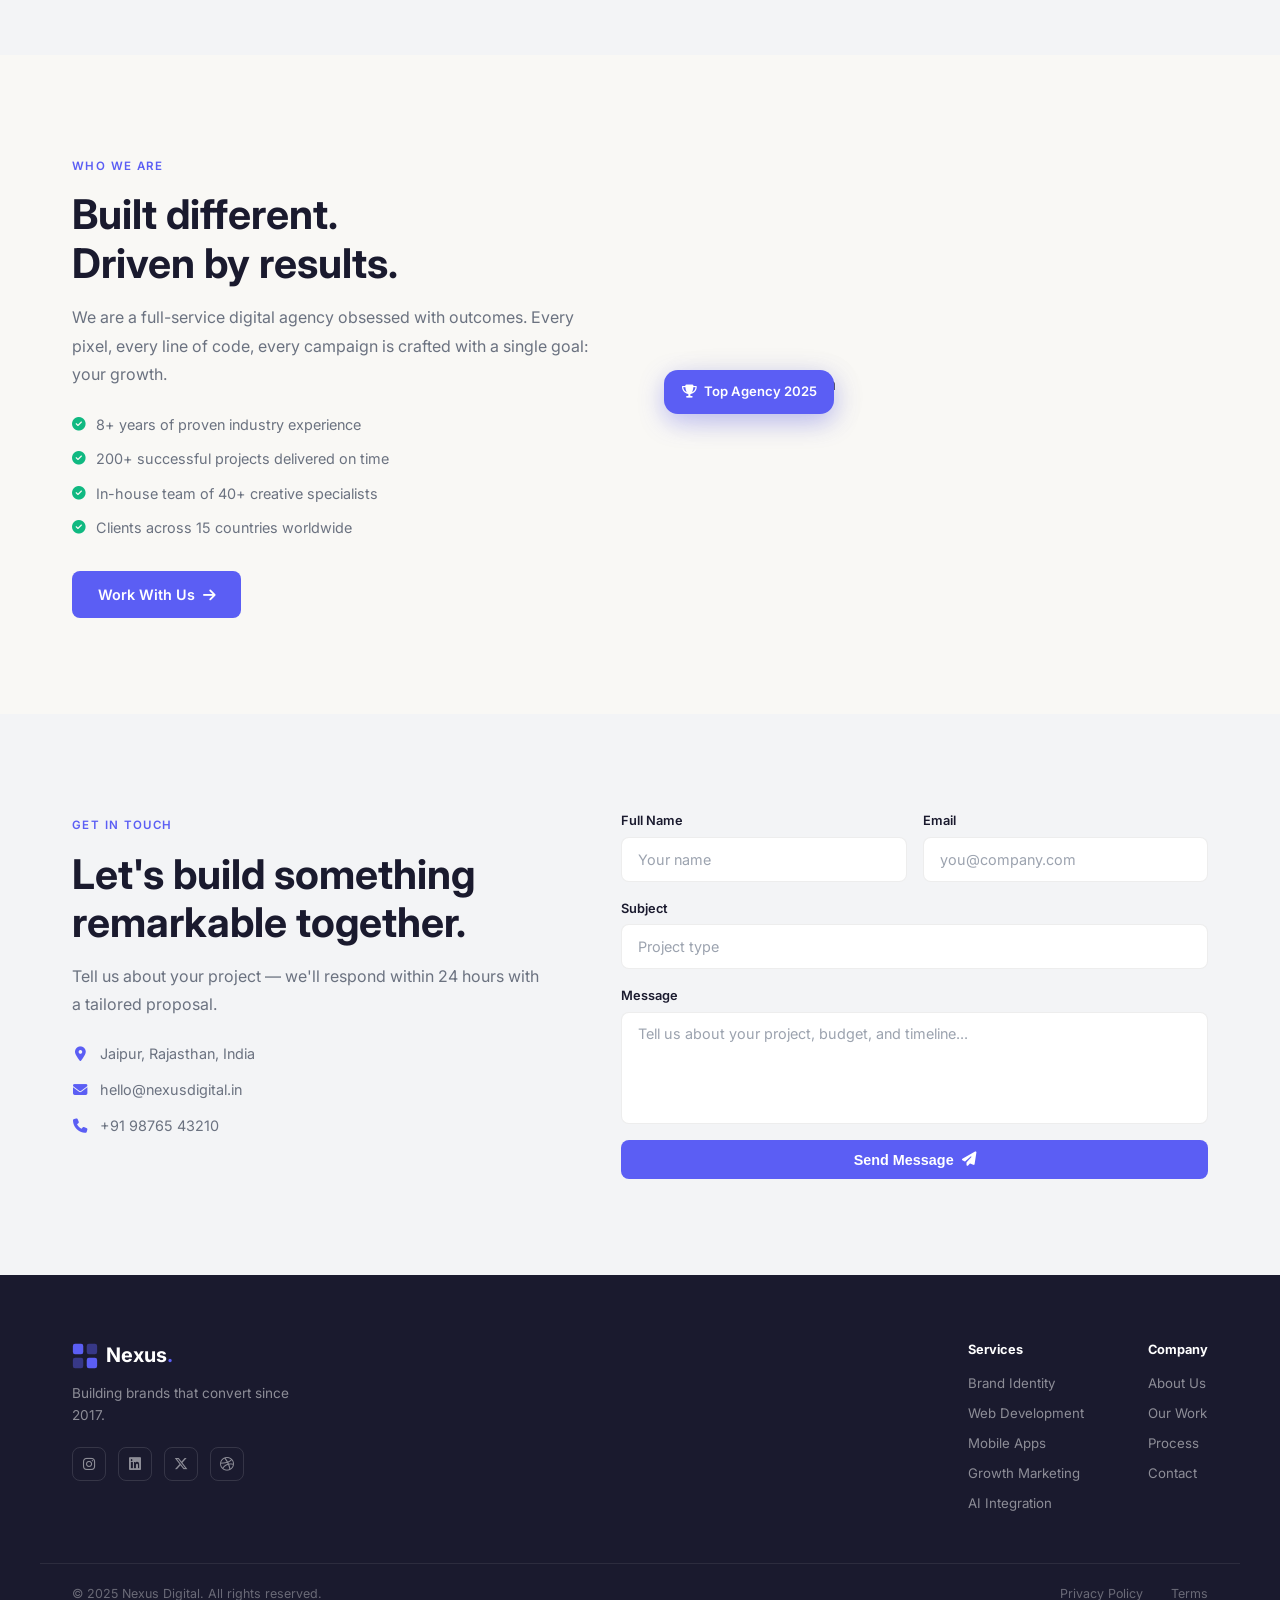
==== commit 63fb120c: "fix: sb-card layout — image fills right 45%, spike clips left edge of image (exact reference)" ====
--- a/index.html
+++ b/index.html
@@ -96,88 +96,100 @@
     </div>
     <div class="services-bento">
 
+      <!-- CARD 1: span-2 large -->
       <div class="sb-card sb-large reveal">
-        <div class="sb-img-bg" style="background-image:url('https://images.unsplash.com/photo-1561070791-2526d30994b5?w=900&q=80')"></div>
-        <svg class="sb-crack" viewBox="0 0 100 100" preserveAspectRatio="none" aria-hidden="true">
-          <polygon points="0,100 0,60 16,100 33,30 50,100 66,45 83,100 100,55 100,0 0,0" fill="rgba(91,94,244,0.18)"/>
-          <polyline points="0,60 16,100 33,30 50,100 66,45 83,100 100,55" fill="none" stroke="rgba(91,94,244,0.5)" stroke-width="1.8" stroke-linejoin="miter"/>
-        </svg>
         <div class="sb-content">
           <div class="sb-icon"><i class="fa-solid fa-pen-nib"></i></div>
           <h3>Brand Identity</h3>
           <p>Visual systems, logos, typography and tone of voice that make your brand instantly recognisable.</p>
           <a href="#contact" class="card-link">Get started <i class="fa-solid fa-arrow-right"></i></a>
         </div>
-      </div>
-
+        <div class="sb-img-wrap">
+          <div class="sb-img-bg" style="background-image:url('https://images.unsplash.com/photo-1561070791-2526d30994b5?w=900&q=80')"></div>
+          <svg class="sb-crack" viewBox="0 0 100 100" preserveAspectRatio="none">
+            <polyline points="18,0 0,25 18,50 0,75 18,100" fill="none" stroke="rgba(91,94,244,0.45)" stroke-width="1.5" stroke-linejoin="miter" vector-effect="non-scaling-stroke"/>
+          </svg>
+        </div>
+      </div>
+
+      <!-- CARD 2 -->
       <div class="sb-card reveal">
-        <div class="sb-img-bg" style="background-image:url('https://images.unsplash.com/photo-1547658719-da2b51169166?w=600&q=80')"></div>
-        <svg class="sb-crack" viewBox="0 0 100 100" preserveAspectRatio="none" aria-hidden="true">
-          <polygon points="0,100 0,55 25,100 50,25 75,100 100,50 100,0 0,0" fill="rgba(91,94,244,0.18)"/>
-          <polyline points="0,55 25,100 50,25 75,100 100,50" fill="none" stroke="rgba(91,94,244,0.5)" stroke-width="1.8" stroke-linejoin="miter"/>
-        </svg>
         <div class="sb-content">
           <div class="sb-icon"><i class="fa-solid fa-code"></i></div>
           <h3>Web Development</h3>
           <p>Pixel-perfect, fast-loading websites engineered for conversion.</p>
           <a href="#contact" class="card-link">Get started <i class="fa-solid fa-arrow-right"></i></a>
         </div>
-      </div>
-
+        <div class="sb-img-wrap">
+          <div class="sb-img-bg" style="background-image:url('https://images.unsplash.com/photo-1547658719-da2b51169166?w=600&q=80')"></div>
+          <svg class="sb-crack" viewBox="0 0 100 100" preserveAspectRatio="none">
+            <polyline points="18,0 0,25 18,50 0,75 18,100" fill="none" stroke="rgba(91,94,244,0.45)" stroke-width="1.5" stroke-linejoin="miter" vector-effect="non-scaling-stroke"/>
+          </svg>
+        </div>
+      </div>
+
+      <!-- CARD 3 -->
       <div class="sb-card reveal">
-        <div class="sb-img-bg" style="background-image:url('https://images.unsplash.com/photo-1512941937669-90a1b58e7e9c?w=600&q=80')"></div>
-        <svg class="sb-crack" viewBox="0 0 100 100" preserveAspectRatio="none" aria-hidden="true">
-          <polygon points="0,100 0,55 25,100 50,25 75,100 100,50 100,0 0,0" fill="rgba(244,63,94,0.18)"/>
-          <polyline points="0,55 25,100 50,25 75,100 100,50" fill="none" stroke="rgba(244,63,94,0.55)" stroke-width="1.8" stroke-linejoin="miter"/>
-        </svg>
         <div class="sb-content">
           <div class="sb-icon"><i class="fa-solid fa-mobile-screen"></i></div>
           <h3>Mobile Apps</h3>
           <p>Cross-platform React Native apps users love to open every day.</p>
           <a href="#contact" class="card-link">Get started <i class="fa-solid fa-arrow-right"></i></a>
         </div>
-      </div>
-
+        <div class="sb-img-wrap">
+          <div class="sb-img-bg" style="background-image:url('https://images.unsplash.com/photo-1512941937669-90a1b58e7e9c?w=600&q=80')"></div>
+          <svg class="sb-crack" viewBox="0 0 100 100" preserveAspectRatio="none">
+            <polyline points="18,0 0,25 18,50 0,75 18,100" fill="none" stroke="rgba(244,63,94,0.45)" stroke-width="1.5" stroke-linejoin="miter" vector-effect="non-scaling-stroke"/>
+          </svg>
+        </div>
+      </div>
+
+      <!-- CARD 4 -->
       <div class="sb-card reveal">
-        <div class="sb-img-bg" style="background-image:url('https://images.unsplash.com/photo-1533750349088-cd871a92f312?w=600&q=80')"></div>
-        <svg class="sb-crack" viewBox="0 0 100 100" preserveAspectRatio="none" aria-hidden="true">
-          <polygon points="0,100 0,55 25,100 50,25 75,100 100,50 100,0 0,0" fill="rgba(16,185,129,0.18)"/>
-          <polyline points="0,55 25,100 50,25 75,100 100,50" fill="none" stroke="rgba(16,185,129,0.55)" stroke-width="1.8" stroke-linejoin="miter"/>
-        </svg>
         <div class="sb-content">
           <div class="sb-icon"><i class="fa-solid fa-chart-bar"></i></div>
           <h3>Growth Marketing</h3>
           <p>SEO, performance ads, and analytics that compound over time.</p>
           <a href="#contact" class="card-link">Get started <i class="fa-solid fa-arrow-right"></i></a>
         </div>
-      </div>
-
+        <div class="sb-img-wrap">
+          <div class="sb-img-bg" style="background-image:url('https://images.unsplash.com/photo-1533750349088-cd871a92f312?w=600&q=80')"></div>
+          <svg class="sb-crack" viewBox="0 0 100 100" preserveAspectRatio="none">
+            <polyline points="18,0 0,25 18,50 0,75 18,100" fill="none" stroke="rgba(16,185,129,0.45)" stroke-width="1.5" stroke-linejoin="miter" vector-effect="non-scaling-stroke"/>
+          </svg>
+        </div>
+      </div>
+
+      <!-- CARD 5: span-2 wide -->
       <div class="sb-card sb-wide reveal">
-        <div class="sb-img-bg" style="background-image:url('https://images.unsplash.com/photo-1677442135703-1787eea5ce01?w=900&q=80')"></div>
-        <svg class="sb-crack" viewBox="0 0 100 100" preserveAspectRatio="none" aria-hidden="true">
-          <polygon points="0,100 0,60 16,100 33,30 50,100 66,45 83,100 100,55 100,0 0,0" fill="rgba(91,94,244,0.18)"/>
-          <polyline points="0,60 16,100 33,30 50,100 66,45 83,100 100,55" fill="none" stroke="rgba(91,94,244,0.5)" stroke-width="1.8" stroke-linejoin="miter"/>
-        </svg>
         <div class="sb-content">
           <div class="sb-icon"><i class="fa-solid fa-robot"></i></div>
           <h3>AI Integration</h3>
           <p>Automate workflows, personalise experiences and ship smarter products with embedded AI — from LLM APIs to custom model pipelines.</p>
           <a href="#contact" class="card-link">Get started <i class="fa-solid fa-arrow-right"></i></a>
         </div>
-      </div>
-
+        <div class="sb-img-wrap">
+          <div class="sb-img-bg" style="background-image:url('https://images.unsplash.com/photo-1677442135703-1787eea5ce01?w=900&q=80')"></div>
+          <svg class="sb-crack" viewBox="0 0 100 100" preserveAspectRatio="none">
+            <polyline points="18,0 0,25 18,50 0,75 18,100" fill="none" stroke="rgba(91,94,244,0.45)" stroke-width="1.5" stroke-linejoin="miter" vector-effect="non-scaling-stroke"/>
+          </svg>
+        </div>
+      </div>
+
+      <!-- CARD 6 -->
       <div class="sb-card reveal">
-        <div class="sb-img-bg" style="background-image:url('https://images.unsplash.com/photo-1611162617213-7d7a39e9b1d7?w=600&q=80')"></div>
-        <svg class="sb-crack" viewBox="0 0 100 100" preserveAspectRatio="none" aria-hidden="true">
-          <polygon points="0,100 0,55 25,100 50,25 75,100 100,50 100,0 0,0" fill="rgba(244,63,94,0.18)"/>
-          <polyline points="0,55 25,100 50,25 75,100 100,50" fill="none" stroke="rgba(244,63,94,0.5)" stroke-width="1.8" stroke-linejoin="miter"/>
-        </svg>
         <div class="sb-content">
           <div class="sb-icon"><i class="fa-solid fa-bullhorn"></i></div>
           <h3>Social Media</h3>
           <p>Content strategy and community that builds loyal audiences.</p>
           <a href="#contact" class="card-link">Get started <i class="fa-solid fa-arrow-right"></i></a>
         </div>
+        <div class="sb-img-wrap">
+          <div class="sb-img-bg" style="background-image:url('https://images.unsplash.com/photo-1611162617213-7d7a39e9b1d7?w=600&q=80')"></div>
+          <svg class="sb-crack" viewBox="0 0 100 100" preserveAspectRatio="none">
+            <polyline points="18,0 0,25 18,50 0,75 18,100" fill="none" stroke="rgba(244,63,94,0.45)" stroke-width="1.5" stroke-linejoin="miter" vector-effect="non-scaling-stroke"/>
+          </svg>
+        </div>
       </div>
 
     </div>
@@ -189,7 +201,6 @@
   <div class="numbers-bg-grid" aria-hidden="true"></div>
   <div class="container">
     <div class="numbers-grid">
-
       <div class="num-card reveal" data-delay="0">
         <div class="num-glow" style="--gc:#5b5ef4"></div>
         <svg class="num-spike" viewBox="0 0 60 60" preserveAspectRatio="none" aria-hidden="true">
@@ -202,7 +213,6 @@
         <p>Brands transformed globally</p>
         <div class="num-bar"><div class="num-bar-fill" style="--bw:92%"></div></div>
       </div>
-
       <div class="num-card reveal" data-delay="100">
         <div class="num-glow" style="--gc:#f43f5e"></div>
         <svg class="num-spike" viewBox="0 0 60 60" preserveAspectRatio="none" aria-hidden="true">
@@ -215,7 +225,6 @@
         <p>Client retention rate</p>
         <div class="num-bar"><div class="num-bar-fill" style="--bw:98%;background:var(--accent)"></div></div>
       </div>
-
       <div class="num-card reveal" data-delay="200">
         <div class="num-glow" style="--gc:#10b981"></div>
         <svg class="num-spike" viewBox="0 0 60 60" preserveAspectRatio="none" aria-hidden="true">
@@ -228,7 +237,6 @@
         <p>Of industry experience</p>
         <div class="num-bar"><div class="num-bar-fill" style="--bw:70%;background:#10b981"></div></div>
       </div>
-
       <div class="num-card reveal" data-delay="300">
         <div class="num-glow" style="--gc:#a78bfa"></div>
         <svg class="num-spike" viewBox="0 0 60 60" preserveAspectRatio="none" aria-hidden="true">
@@ -241,7 +249,6 @@
         <p>Countries we've delivered in</p>
         <div class="num-bar"><div class="num-bar-fill" style="--bw:55%;background:#a78bfa"></div></div>
       </div>
-
     </div>
   </div>
 </section>
--- a/assets/css/style.css
+++ b/assets/css/style.css
@@ -88,22 +88,88 @@
 .marquee-inner span { font-size: .875rem; font-weight: 500; color: var(--muted); }
 .marquee-inner .sep { color: var(--primary); font-size: .7rem; }
 
-/* ===== SERVICES ===== */
+/* ===== SERVICES BENTO ===== */
 .services { padding: 6rem 0; background: var(--bg); }
 .services-bento { display: grid; grid-template-columns: repeat(3, 1fr); gap: 1.25rem; }
-.sb-card { background: var(--surface); border: 1px solid var(--border); border-radius: var(--r-lg); overflow: hidden; transition: transform .3s, box-shadow .3s; position: relative; display: flex; flex-direction: column; }
+
+/* ---- Base card: grid layout, content-left image-right ---- */
+.sb-card {
+  background: var(--surface);
+  border: 1px solid var(--border);
+  border-radius: var(--r-lg);
+  overflow: hidden;
+  transition: transform .3s, box-shadow .3s;
+  display: grid;
+  grid-template-columns: 1fr auto;   /* content | image-col */
+  grid-template-rows: 1fr;
+  position: relative;
+  min-height: 180px;
+}
 .sb-card:hover { transform: translateY(-5px); box-shadow: var(--shadow-lg); }
 .sb-large { grid-column: span 2; }
 .sb-wide  { grid-column: span 2; }
-.sb-img-bg { position: absolute; top: 0; right: 0; width: 30%; height: 50%; background-size: cover; background-position: center top; z-index: 0; clip-path: polygon(0% 100%, 0% 55%, 25% 100%, 50% 25%, 75% 100%, 100% 50%, 100% 0%, 0% 0%); }
-.sb-large .sb-img-bg, .sb-wide .sb-img-bg { clip-path: polygon(0% 100%, 0% 60%, 16% 100%, 33% 30%, 50% 100%, 66% 45%, 83% 100%, 100% 55%, 100% 0%, 0% 0%); }
-.sb-crack { position: absolute; top: 0; right: 0; width: 30%; height: 50%; pointer-events: none; z-index: 1; overflow: visible; }
-.sb-content { padding: 2rem 1.75rem 1.75rem; display: flex; flex-direction: column; flex: 1; position: relative; z-index: 2; }
-.sb-icon { width: 38px; height: 38px; display: flex; align-items: center; justify-content: center; background: var(--primary-light); border-radius: var(--r-sm); color: var(--primary); font-size: .95rem; margin-bottom: .85rem; }
+
+/* ---- Content pane (left) ---- */
+.sb-content {
+  padding: 2rem 1.75rem 1.75rem;
+  display: flex;
+  flex-direction: column;
+  position: relative;
+  z-index: 2;
+}
+.sb-icon {
+  width: 38px; height: 38px;
+  display: flex; align-items: center; justify-content: center;
+  background: var(--primary-light);
+  border-radius: var(--r-sm);
+  color: var(--primary);
+  font-size: .95rem;
+  margin-bottom: .85rem;
+}
 .sb-card h3 { font-size: 1rem; font-weight: 700; margin-bottom: .4rem; color: var(--text); }
-.sb-card p { font-size: .85rem; color: var(--muted); line-height: 1.65; margin-bottom: 1rem; flex: 1; }
-.card-link { font-size: .82rem; font-weight: 600; color: var(--primary); text-decoration: none; display: inline-flex; align-items: center; gap: .3rem; transition: gap .2s; margin-top: auto; }
+.sb-card p  { font-size: .85rem; color: var(--muted); line-height: 1.65; margin-bottom: 1rem; flex: 1; }
+.card-link  { font-size: .82rem; font-weight: 600; color: var(--primary); text-decoration: none; display: inline-flex; align-items: center; gap: .3rem; transition: gap .2s; margin-top: auto; }
 .card-link:hover { gap: .6rem; }
+
+/* ---- Image pane (right) ---- */
+.sb-img-wrap {
+  position: relative;
+  width: 200px;        /* fixed width for normal cards */
+  overflow: hidden;
+  flex-shrink: 0;
+}
+.sb-large .sb-img-wrap,
+.sb-wide  .sb-img-wrap { width: 280px; }   /* wider for span-2 cards */
+
+/* The actual bg image — fills the pane, clipped on LEFT with spike */
+.sb-img-bg {
+  position: absolute;
+  inset: 0;
+  background-size: cover;
+  background-position: center;
+  /* spike clip on LEFT edge: 2 spikes pointing left */
+  clip-path: polygon(
+    18% 0%,   100% 0%,
+    100% 100%, 18% 100%,
+    0%  75%,
+    18% 50%,
+    0%  25%
+  );
+  transition: clip-path .4s ease, transform .4s ease;
+}
+.sb-card:hover .sb-img-bg {
+  transform: scale(1.04);
+}
+
+/* SVG spike-line overlay — drawn on the LEFT edge of the image pane */
+.sb-crack {
+  position: absolute;
+  top: 0; left: 0;
+  width: 100%; height: 100%;
+  pointer-events: none;
+  z-index: 3;
+  overflow: visible;
+}
 
 /* ===== NUMBERS ===== */
 .numbers-section {
@@ -112,35 +178,20 @@
   position: relative;
   overflow: hidden;
 }
-
-/* Dot grid background */
 .numbers-bg-grid {
-  position: absolute;
-  inset: 0;
+  position: absolute; inset: 0;
   background-image: radial-gradient(rgba(91,94,244,0.18) 1px, transparent 1px);
   background-size: 28px 28px;
-  pointer-events: none;
-  z-index: 0;
-}
-/* Vignette over grid */
+  pointer-events: none; z-index: 0;
+}
 .numbers-section::after {
-  content: '';
-  position: absolute;
-  inset: 0;
+  content: ''; position: absolute; inset: 0;
   background: radial-gradient(ellipse at center, transparent 30%, #0e0e1a 80%);
-  pointer-events: none;
-  z-index: 1;
-}
-
+  pointer-events: none; z-index: 1;
+}
 .numbers-section .container { position: relative; z-index: 2; }
-
-.numbers-grid {
-  display: grid;
-  grid-template-columns: repeat(4, 1fr);
-  gap: 1.5rem;
-}
-
-/* Individual card */
+.numbers-grid { display: grid; grid-template-columns: repeat(4, 1fr); gap: 1.5rem; }
+
 .num-card {
   position: relative;
   background: rgba(255,255,255,0.04);
@@ -148,122 +199,22 @@
   border-radius: var(--r-lg);
   padding: 2rem 1.5rem 1.75rem;
   overflow: hidden;
-  display: flex;
-  flex-direction: column;
-  align-items: flex-start;
-  gap: 0.3rem;
+  display: flex; flex-direction: column; align-items: flex-start; gap: 0.3rem;
   transition: transform .35s, border-color .35s, box-shadow .35s;
   cursor: default;
 }
-.num-card:hover {
-  transform: translateY(-6px);
-  border-color: rgba(255,255,255,0.18);
-  box-shadow: 0 20px 60px rgba(0,0,0,0.4), 0 0 0 1px rgba(255,255,255,0.06);
-}
-
-/* Radial glow blob behind number */
-.num-glow {
-  position: absolute;
-  top: -30px;
-  right: -30px;
-  width: 120px;
-  height: 120px;
-  border-radius: 50%;
-  background: radial-gradient(circle, var(--gc) 0%, transparent 70%);
-  opacity: 0.22;
-  pointer-events: none;
-  transition: opacity .35s;
-}
+.num-card:hover { transform: translateY(-6px); border-color: rgba(255,255,255,0.18); box-shadow: 0 20px 60px rgba(0,0,0,0.4), 0 0 0 1px rgba(255,255,255,0.06); }
+.num-glow { position: absolute; top: -30px; right: -30px; width: 120px; height: 120px; border-radius: 50%; background: radial-gradient(circle, var(--gc) 0%, transparent 70%); opacity: 0.22; pointer-events: none; transition: opacity .35s; }
 .num-card:hover .num-glow { opacity: 0.4; }
-
-/* Crown spike SVG — top-right */
-.num-spike {
-  position: absolute;
-  top: 0;
-  right: 0;
-  width: 55%;
-  height: 55%;
-  pointer-events: none;
-  z-index: 0;
-  opacity: 0.9;
-}
-
-/* Icon chip */
-.num-icon {
-  display: inline-flex;
-  align-items: center;
-  justify-content: center;
-  width: 34px;
-  height: 34px;
-  border-radius: var(--r-sm);
-  background: var(--ic, rgba(91,94,244,0.15));
-  color: var(--icc, #5b5ef4);
-  font-size: .85rem;
-  margin-bottom: .6rem;
-  position: relative;
-  z-index: 2;
-}
-
-/* Big number */
-.num-big {
-  font-family: 'Syne', sans-serif;
-  font-size: clamp(2.8rem, 4vw, 4rem);
-  font-weight: 800;
-  color: #fff;
-  line-height: 1;
-  position: relative;
-  z-index: 2;
-  letter-spacing: -0.02em;
-}
-.num-suffix {
-  font-size: 1.4rem;
-  font-weight: 700;
-  color: rgba(255,255,255,0.5);
-  line-height: 1;
-  margin-top: -0.5rem;
-  position: relative;
-  z-index: 2;
-}
-.num-card p {
-  font-size: .82rem;
-  color: rgba(255,255,255,0.5);
-  line-height: 1.5;
-  margin-top: .35rem;
-  position: relative;
-  z-index: 2;
-}
-
-/* Animated bottom bar */
-.num-bar {
-  width: 100%;
-  height: 3px;
-  background: rgba(255,255,255,0.07);
-  border-radius: 99px;
-  overflow: hidden;
-  margin-top: auto;
-  padding-top: 1.2rem;
-  position: relative;
-  z-index: 2;
-}
-.num-bar-fill {
-  height: 3px;
-  width: 0;
-  border-radius: 99px;
-  background: var(--primary);
-  transition: width 1.4s cubic-bezier(.16,1,.3,1);
-}
+.num-spike { position: absolute; top: 0; right: 0; width: 55%; height: 55%; pointer-events: none; z-index: 0; opacity: 0.9; }
+.num-icon { display: inline-flex; align-items: center; justify-content: center; width: 34px; height: 34px; border-radius: var(--r-sm); background: var(--ic, rgba(91,94,244,0.15)); color: var(--icc, #5b5ef4); font-size: .85rem; margin-bottom: .6rem; position: relative; z-index: 2; }
+.num-big { font-family: 'Syne', sans-serif; font-size: clamp(2.8rem, 4vw, 4rem); font-weight: 800; color: #fff; line-height: 1; position: relative; z-index: 2; letter-spacing: -0.02em; }
+.num-suffix { font-size: 1.4rem; font-weight: 700; color: rgba(255,255,255,0.5); line-height: 1; margin-top: -0.5rem; position: relative; z-index: 2; }
+.num-card p { font-size: .82rem; color: rgba(255,255,255,0.5); line-height: 1.5; margin-top: .35rem; position: relative; z-index: 2; }
+.num-bar { width: 100%; height: 3px; background: rgba(255,255,255,0.07); border-radius: 99px; overflow: hidden; margin-top: auto; padding-top: 1.2rem; position: relative; z-index: 2; }
+.num-bar-fill { height: 3px; width: 0; border-radius: 99px; background: var(--primary); transition: width 1.4s cubic-bezier(.16,1,.3,1); }
 .num-card.visible .num-bar-fill { width: var(--bw, 80%); }
-
-/* Shimmer sweep on hover */
-.num-card::before {
-  content: '';
-  position: absolute;
-  top: 0; left: -100%; width: 60%; height: 100%;
-  background: linear-gradient(90deg, transparent, rgba(255,255,255,0.04), transparent);
-  transition: left .5s ease;
-  z-index: 3;
-  pointer-events: none;
-}
+.num-card::before { content: ''; position: absolute; top: 0; left: -100%; width: 60%; height: 100%; background: linear-gradient(90deg, transparent, rgba(255,255,255,0.04), transparent); transition: left .5s ease; z-index: 3; pointer-events: none; }
 .num-card:hover::before { left: 150%; }
 
 /* ===== PROCESS ===== */
@@ -376,6 +327,7 @@
   .nav-links.open a { font-size: 1.3rem; }
   .services-bento { grid-template-columns: 1fr; }
   .sb-large, .sb-wide { grid-column: span 1; }
+  .sb-img-wrap { display: none; }
   .numbers-grid { grid-template-columns: 1fr 1fr; }
   .process-steps { grid-template-columns: 1fr; }
   .form-row { grid-template-columns: 1fr; }
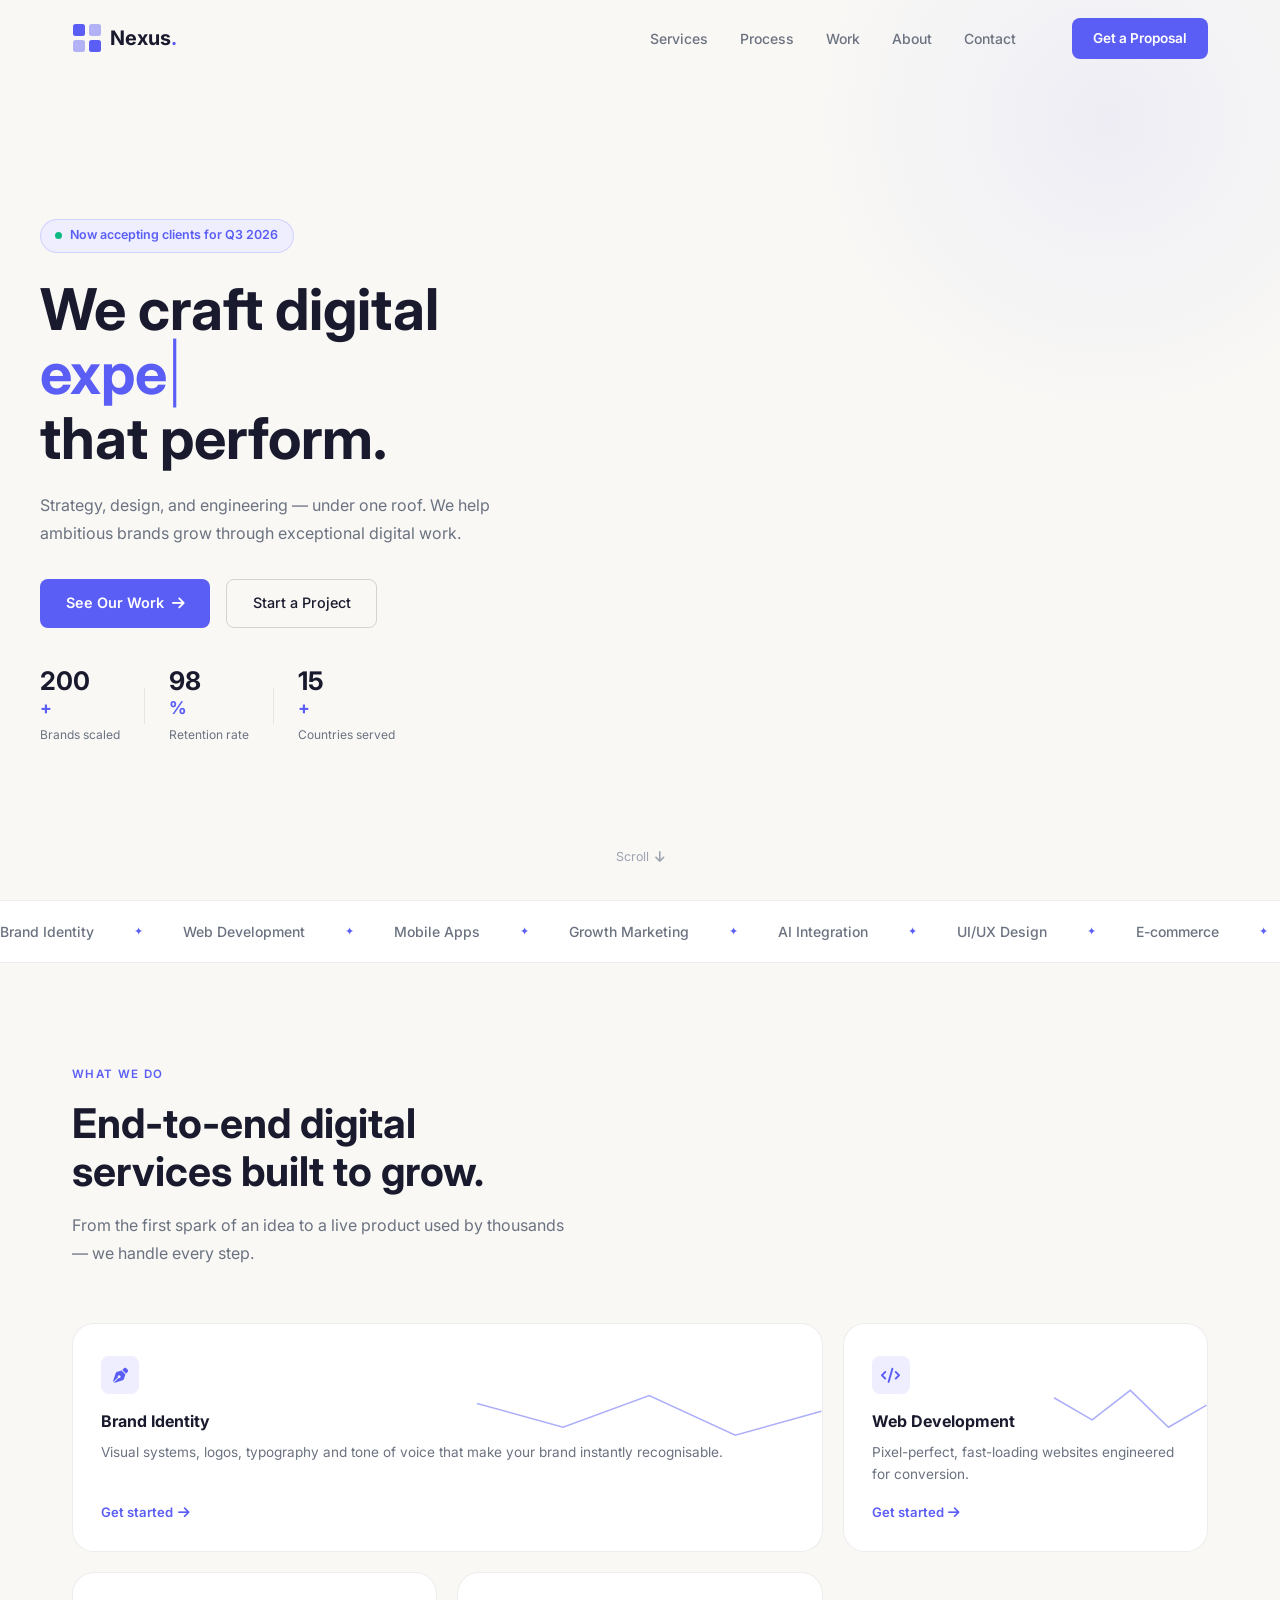
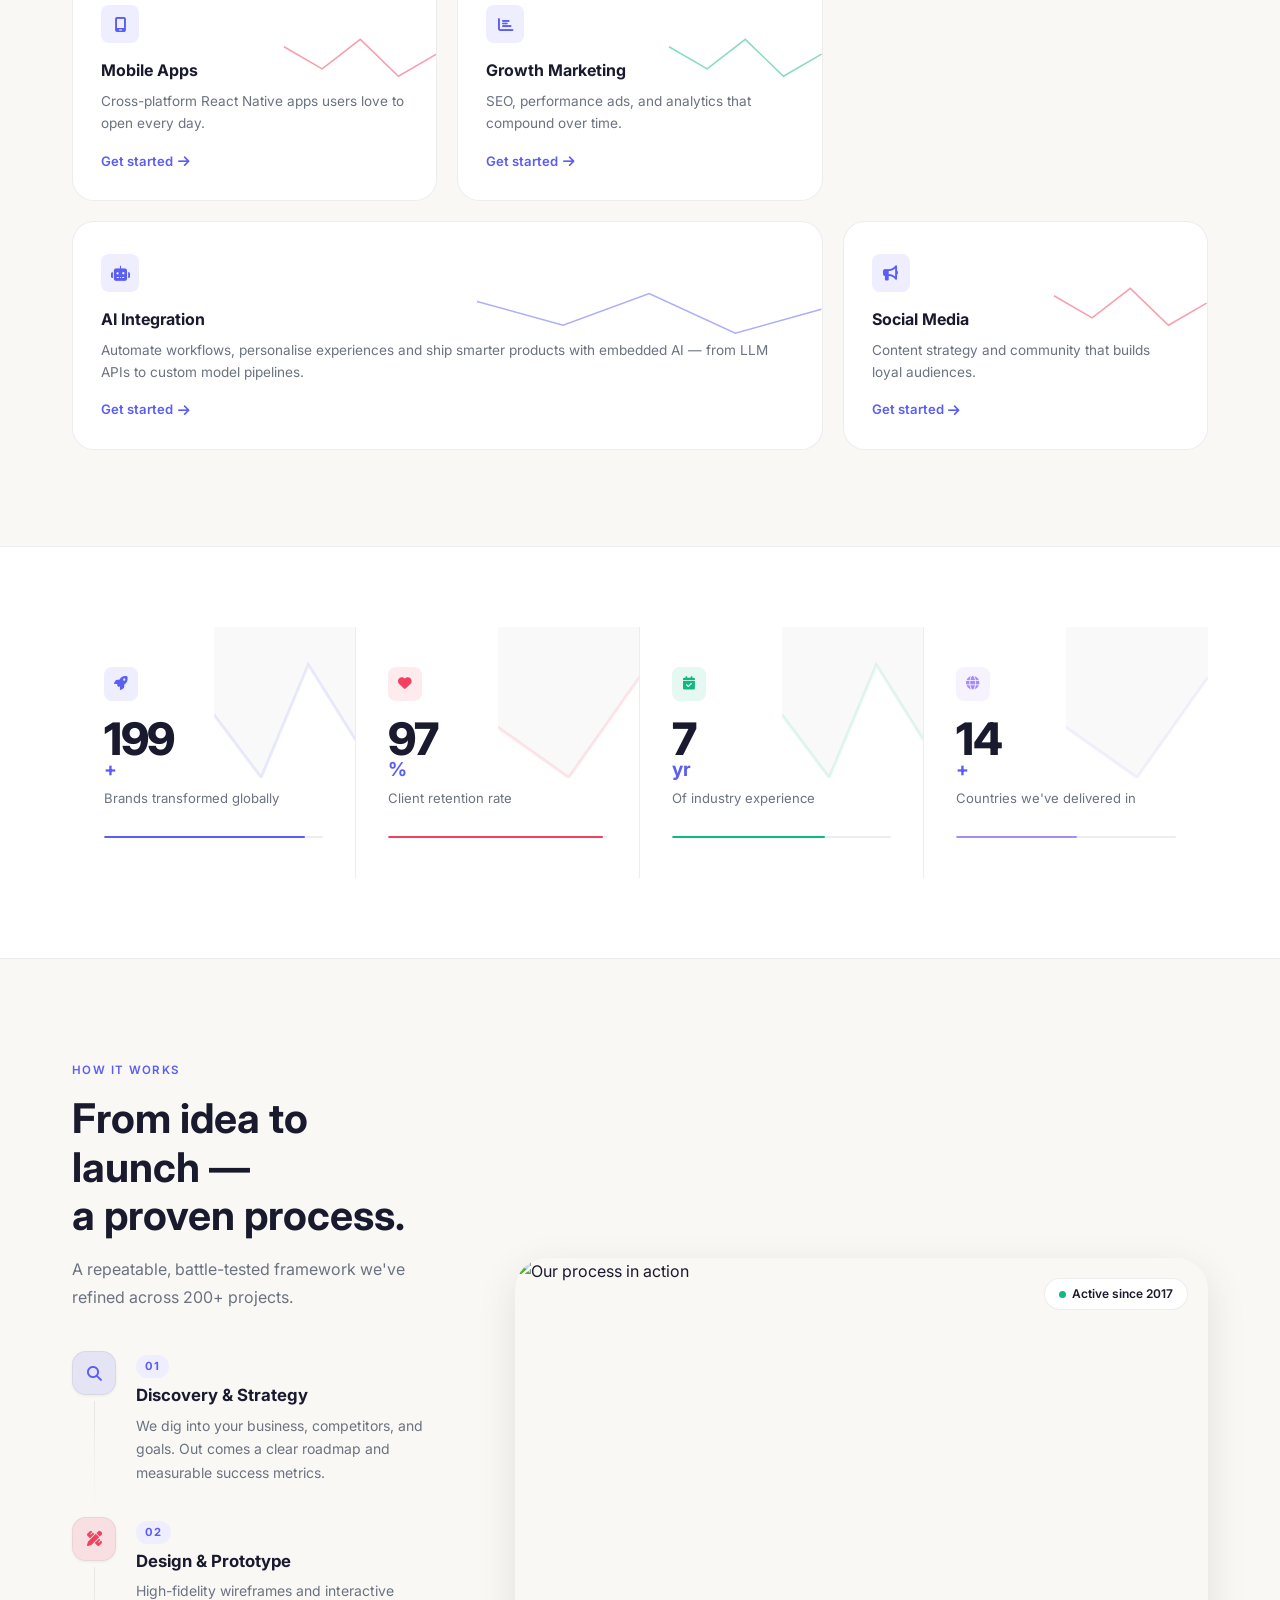
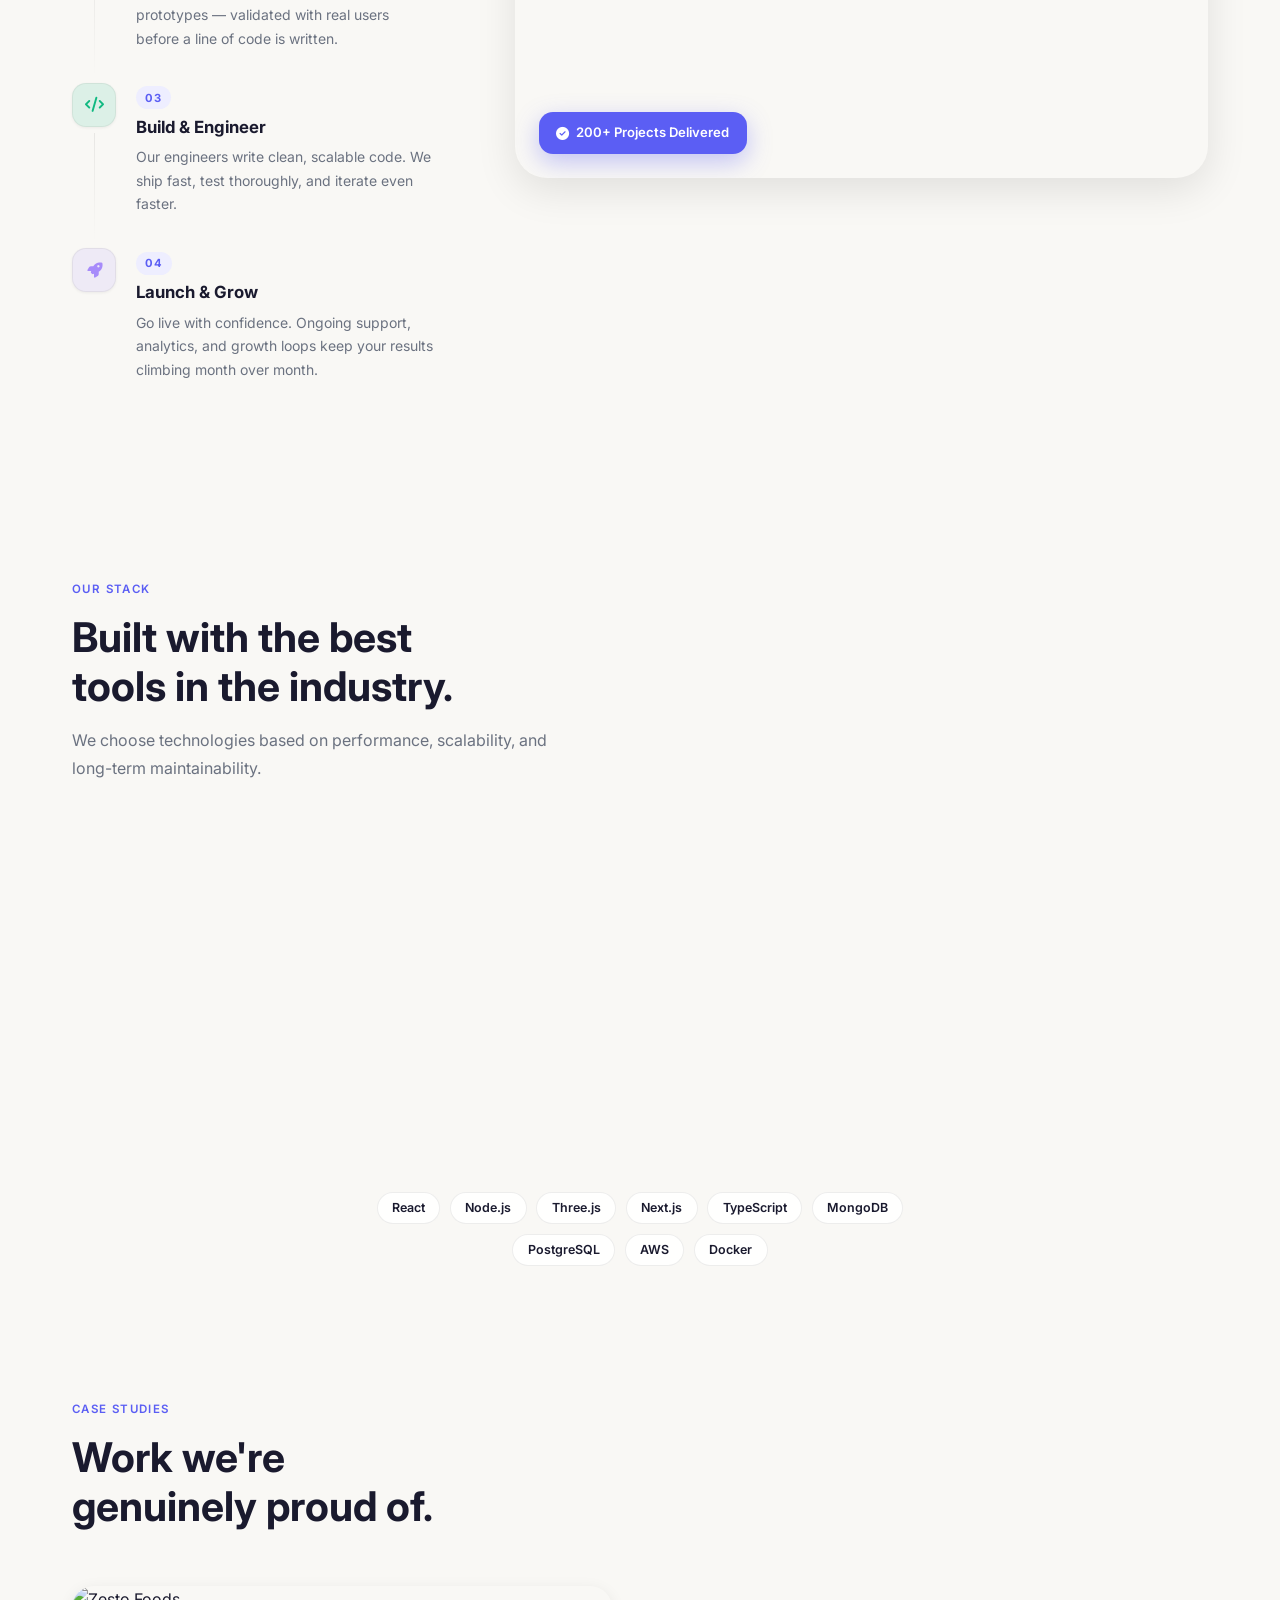
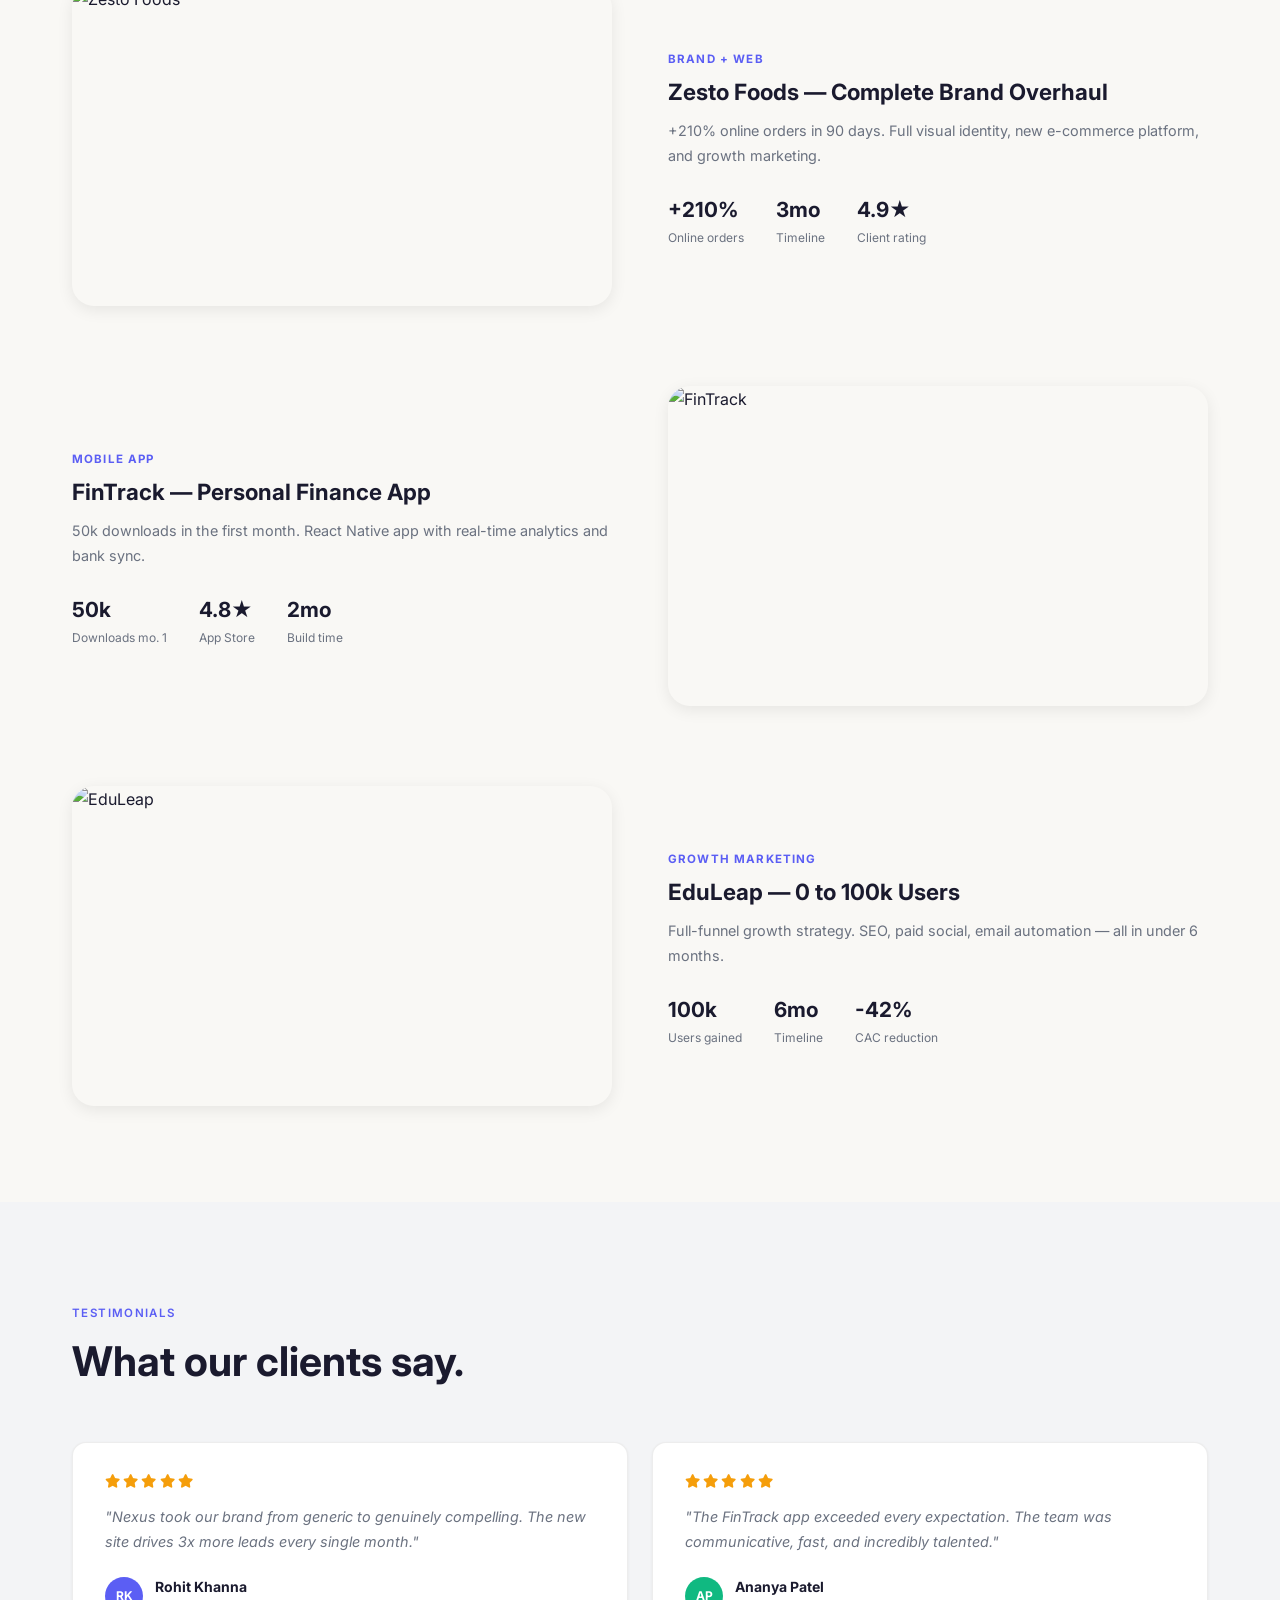
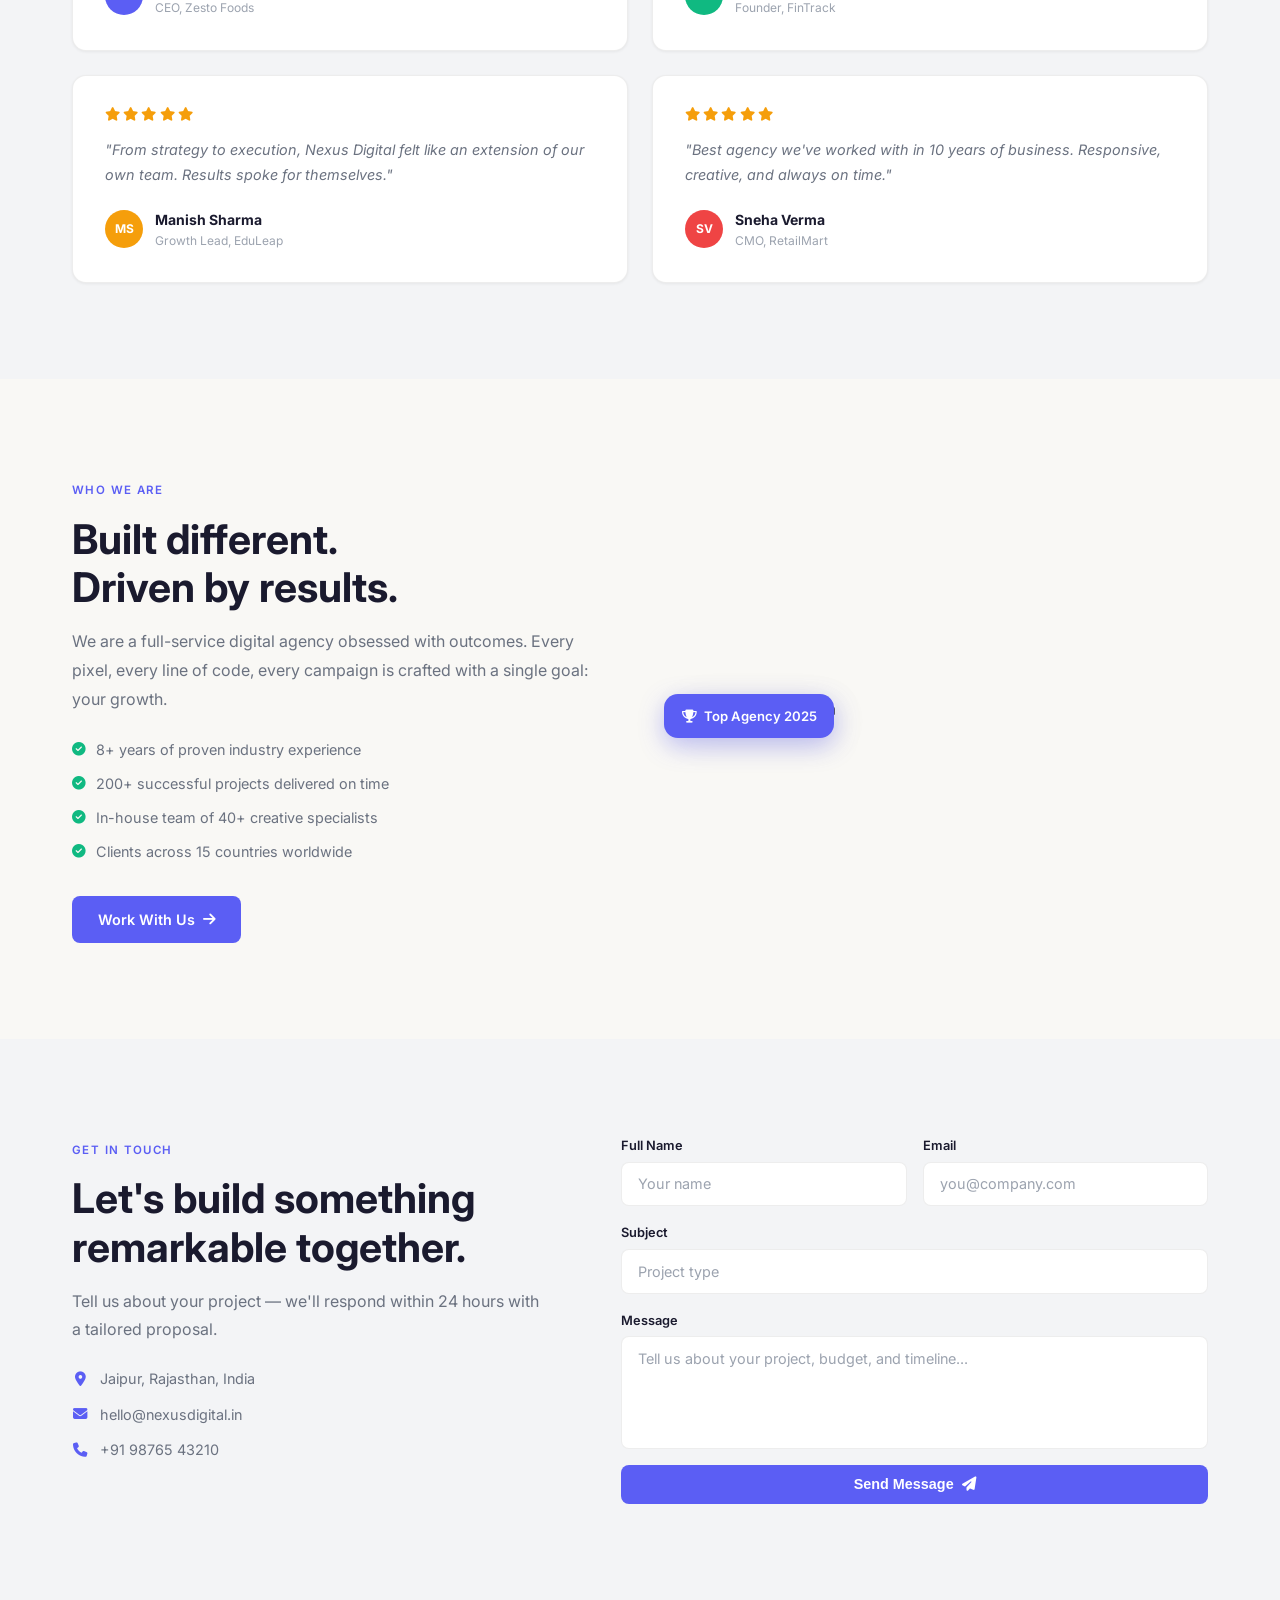
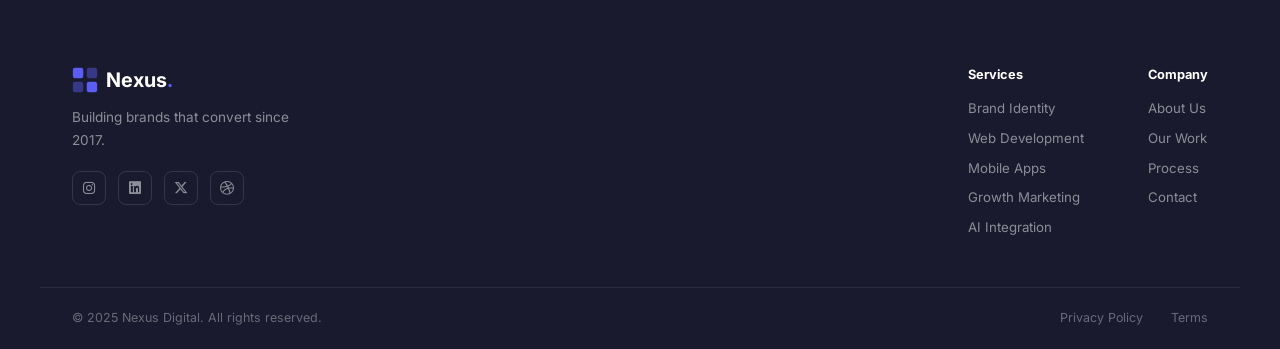
==== commit 09c18108: "enhance: process section — 2-col layout, timeline line, icon per step, image right side" ====
--- a/index.html
+++ b/index.html
@@ -96,7 +96,6 @@
     </div>
     <div class="services-bento">
 
-      <!-- CARD 1: span-2 large -->
       <div class="sb-card sb-large reveal">
         <div class="sb-content">
           <div class="sb-icon"><i class="fa-solid fa-pen-nib"></i></div>
@@ -104,15 +103,12 @@
           <p>Visual systems, logos, typography and tone of voice that make your brand instantly recognisable.</p>
           <a href="#contact" class="card-link">Get started <i class="fa-solid fa-arrow-right"></i></a>
         </div>
-        <div class="sb-img-wrap">
-          <div class="sb-img-bg" style="background-image:url('https://images.unsplash.com/photo-1561070791-2526d30994b5?w=900&q=80')"></div>
-          <svg class="sb-crack" viewBox="0 0 100 100" preserveAspectRatio="none">
-            <polyline points="18,0 0,25 18,50 0,75 18,100" fill="none" stroke="rgba(91,94,244,0.45)" stroke-width="1.5" stroke-linejoin="miter" vector-effect="non-scaling-stroke"/>
-          </svg>
-        </div>
-      </div>
-
-      <!-- CARD 2 -->
+        <div class="sb-img-bg" style="background-image:url('https://images.unsplash.com/photo-1561070791-2526d30994b5?w=900&q=80')"></div>
+        <svg class="sb-crack" viewBox="0 0 100 100" preserveAspectRatio="none">
+          <polyline points="100,55 75,70 50,45 25,65 0,50" fill="none" stroke="rgba(91,94,244,0.5)" stroke-width="1.5" stroke-linejoin="miter" vector-effect="non-scaling-stroke"/>
+        </svg>
+      </div>
+
       <div class="sb-card reveal">
         <div class="sb-content">
           <div class="sb-icon"><i class="fa-solid fa-code"></i></div>
@@ -120,15 +116,12 @@
           <p>Pixel-perfect, fast-loading websites engineered for conversion.</p>
           <a href="#contact" class="card-link">Get started <i class="fa-solid fa-arrow-right"></i></a>
         </div>
-        <div class="sb-img-wrap">
-          <div class="sb-img-bg" style="background-image:url('https://images.unsplash.com/photo-1547658719-da2b51169166?w=600&q=80')"></div>
-          <svg class="sb-crack" viewBox="0 0 100 100" preserveAspectRatio="none">
-            <polyline points="18,0 0,25 18,50 0,75 18,100" fill="none" stroke="rgba(91,94,244,0.45)" stroke-width="1.5" stroke-linejoin="miter" vector-effect="non-scaling-stroke"/>
-          </svg>
-        </div>
-      </div>
-
-      <!-- CARD 3 -->
+        <div class="sb-img-bg" style="background-image:url('https://images.unsplash.com/photo-1547658719-da2b51169166?w=600&q=80')"></div>
+        <svg class="sb-crack" viewBox="0 0 100 100" preserveAspectRatio="none">
+          <polyline points="100,55 75,70 50,45 25,65 0,50" fill="none" stroke="rgba(91,94,244,0.5)" stroke-width="1.5" stroke-linejoin="miter" vector-effect="non-scaling-stroke"/>
+        </svg>
+      </div>
+
       <div class="sb-card reveal">
         <div class="sb-content">
           <div class="sb-icon"><i class="fa-solid fa-mobile-screen"></i></div>
@@ -136,15 +129,12 @@
           <p>Cross-platform React Native apps users love to open every day.</p>
           <a href="#contact" class="card-link">Get started <i class="fa-solid fa-arrow-right"></i></a>
         </div>
-        <div class="sb-img-wrap">
-          <div class="sb-img-bg" style="background-image:url('https://images.unsplash.com/photo-1512941937669-90a1b58e7e9c?w=600&q=80')"></div>
-          <svg class="sb-crack" viewBox="0 0 100 100" preserveAspectRatio="none">
-            <polyline points="18,0 0,25 18,50 0,75 18,100" fill="none" stroke="rgba(244,63,94,0.45)" stroke-width="1.5" stroke-linejoin="miter" vector-effect="non-scaling-stroke"/>
-          </svg>
-        </div>
-      </div>
-
-      <!-- CARD 4 -->
+        <div class="sb-img-bg" style="background-image:url('https://images.unsplash.com/photo-1512941937669-90a1b58e7e9c?w=600&q=80')"></div>
+        <svg class="sb-crack" viewBox="0 0 100 100" preserveAspectRatio="none">
+          <polyline points="100,55 75,70 50,45 25,65 0,50" fill="none" stroke="rgba(244,63,94,0.5)" stroke-width="1.5" stroke-linejoin="miter" vector-effect="non-scaling-stroke"/>
+        </svg>
+      </div>
+
       <div class="sb-card reveal">
         <div class="sb-content">
           <div class="sb-icon"><i class="fa-solid fa-chart-bar"></i></div>
@@ -152,15 +142,12 @@
           <p>SEO, performance ads, and analytics that compound over time.</p>
           <a href="#contact" class="card-link">Get started <i class="fa-solid fa-arrow-right"></i></a>
         </div>
-        <div class="sb-img-wrap">
-          <div class="sb-img-bg" style="background-image:url('https://images.unsplash.com/photo-1533750349088-cd871a92f312?w=600&q=80')"></div>
-          <svg class="sb-crack" viewBox="0 0 100 100" preserveAspectRatio="none">
-            <polyline points="18,0 0,25 18,50 0,75 18,100" fill="none" stroke="rgba(16,185,129,0.45)" stroke-width="1.5" stroke-linejoin="miter" vector-effect="non-scaling-stroke"/>
-          </svg>
-        </div>
-      </div>
-
-      <!-- CARD 5: span-2 wide -->
+        <div class="sb-img-bg" style="background-image:url('https://images.unsplash.com/photo-1533750349088-cd871a92f312?w=600&q=80')"></div>
+        <svg class="sb-crack" viewBox="0 0 100 100" preserveAspectRatio="none">
+          <polyline points="100,55 75,70 50,45 25,65 0,50" fill="none" stroke="rgba(16,185,129,0.5)" stroke-width="1.5" stroke-linejoin="miter" vector-effect="non-scaling-stroke"/>
+        </svg>
+      </div>
+
       <div class="sb-card sb-wide reveal">
         <div class="sb-content">
           <div class="sb-icon"><i class="fa-solid fa-robot"></i></div>
@@ -168,15 +155,12 @@
           <p>Automate workflows, personalise experiences and ship smarter products with embedded AI — from LLM APIs to custom model pipelines.</p>
           <a href="#contact" class="card-link">Get started <i class="fa-solid fa-arrow-right"></i></a>
         </div>
-        <div class="sb-img-wrap">
-          <div class="sb-img-bg" style="background-image:url('https://images.unsplash.com/photo-1677442135703-1787eea5ce01?w=900&q=80')"></div>
-          <svg class="sb-crack" viewBox="0 0 100 100" preserveAspectRatio="none">
-            <polyline points="18,0 0,25 18,50 0,75 18,100" fill="none" stroke="rgba(91,94,244,0.45)" stroke-width="1.5" stroke-linejoin="miter" vector-effect="non-scaling-stroke"/>
-          </svg>
-        </div>
-      </div>
-
-      <!-- CARD 6 -->
+        <div class="sb-img-bg" style="background-image:url('https://images.unsplash.com/photo-1677442135703-1787eea5ce01?w=900&q=80')"></div>
+        <svg class="sb-crack" viewBox="0 0 100 100" preserveAspectRatio="none">
+          <polyline points="100,55 75,70 50,45 25,65 0,50" fill="none" stroke="rgba(91,94,244,0.5)" stroke-width="1.5" stroke-linejoin="miter" vector-effect="non-scaling-stroke"/>
+        </svg>
+      </div>
+
       <div class="sb-card reveal">
         <div class="sb-content">
           <div class="sb-icon"><i class="fa-solid fa-bullhorn"></i></div>
@@ -184,12 +168,10 @@
           <p>Content strategy and community that builds loyal audiences.</p>
           <a href="#contact" class="card-link">Get started <i class="fa-solid fa-arrow-right"></i></a>
         </div>
-        <div class="sb-img-wrap">
-          <div class="sb-img-bg" style="background-image:url('https://images.unsplash.com/photo-1611162617213-7d7a39e9b1d7?w=600&q=80')"></div>
-          <svg class="sb-crack" viewBox="0 0 100 100" preserveAspectRatio="none">
-            <polyline points="18,0 0,25 18,50 0,75 18,100" fill="none" stroke="rgba(244,63,94,0.45)" stroke-width="1.5" stroke-linejoin="miter" vector-effect="non-scaling-stroke"/>
-          </svg>
-        </div>
+        <div class="sb-img-bg" style="background-image:url('https://images.unsplash.com/photo-1611162617213-7d7a39e9b1d7?w=600&q=80')"></div>
+        <svg class="sb-crack" viewBox="0 0 100 100" preserveAspectRatio="none">
+          <polyline points="100,55 75,70 50,45 25,65 0,50" fill="none" stroke="rgba(244,63,94,0.5)" stroke-width="1.5" stroke-linejoin="miter" vector-effect="non-scaling-stroke"/>
+        </svg>
       </div>
 
     </div>
@@ -201,11 +183,11 @@
   <div class="numbers-bg-grid" aria-hidden="true"></div>
   <div class="container">
     <div class="numbers-grid">
-      <div class="num-card reveal" data-delay="0">
+      <div class="num-card reveal">
         <div class="num-glow" style="--gc:#5b5ef4"></div>
         <svg class="num-spike" viewBox="0 0 60 60" preserveAspectRatio="none" aria-hidden="true">
-          <polygon points="0,60 0,35 20,60 40,15 60,45 60,0 0,0" fill="rgba(255,255,255,0.06)"/>
-          <polyline points="0,35 20,60 40,15 60,45" fill="none" stroke="rgba(255,255,255,0.25)" stroke-width="1.2"/>
+          <polygon points="0,60 0,35 20,60 40,15 60,45 60,0 0,0" fill="rgba(0,0,0,0.025)"/>
+          <polyline points="0,35 20,60 40,15 60,45" fill="none" stroke="rgba(91,94,244,0.12)" stroke-width="1.2"/>
         </svg>
         <span class="num-icon"><i class="fa-solid fa-rocket"></i></span>
         <span class="num-big" id="n1">0</span>
@@ -213,37 +195,37 @@
         <p>Brands transformed globally</p>
         <div class="num-bar"><div class="num-bar-fill" style="--bw:92%"></div></div>
       </div>
-      <div class="num-card reveal" data-delay="100">
+      <div class="num-card reveal">
         <div class="num-glow" style="--gc:#f43f5e"></div>
         <svg class="num-spike" viewBox="0 0 60 60" preserveAspectRatio="none" aria-hidden="true">
-          <polygon points="0,60 0,40 30,60 60,20 60,0 0,0" fill="rgba(255,255,255,0.06)"/>
-          <polyline points="0,40 30,60 60,20" fill="none" stroke="rgba(255,255,255,0.22)" stroke-width="1.2"/>
-        </svg>
-        <span class="num-icon" style="--ic:#f43f5e20;--icc:#f43f5e"><i class="fa-solid fa-heart"></i></span>
+          <polygon points="0,60 0,40 30,60 60,20 60,0 0,0" fill="rgba(0,0,0,0.025)"/>
+          <polyline points="0,40 30,60 60,20" fill="none" stroke="rgba(244,63,94,0.12)" stroke-width="1.2"/>
+        </svg>
+        <span class="num-icon" style="--ic:rgba(244,63,94,0.1);--icc:#f43f5e"><i class="fa-solid fa-heart"></i></span>
         <span class="num-big" id="n2">0</span>
         <span class="num-suffix">%</span>
         <p>Client retention rate</p>
-        <div class="num-bar"><div class="num-bar-fill" style="--bw:98%;background:var(--accent)"></div></div>
-      </div>
-      <div class="num-card reveal" data-delay="200">
+        <div class="num-bar"><div class="num-bar-fill" style="--bw:98%;background:#f43f5e"></div></div>
+      </div>
+      <div class="num-card reveal">
         <div class="num-glow" style="--gc:#10b981"></div>
         <svg class="num-spike" viewBox="0 0 60 60" preserveAspectRatio="none" aria-hidden="true">
-          <polygon points="0,60 0,35 20,60 40,15 60,45 60,0 0,0" fill="rgba(255,255,255,0.06)"/>
-          <polyline points="0,35 20,60 40,15 60,45" fill="none" stroke="rgba(255,255,255,0.22)" stroke-width="1.2"/>
-        </svg>
-        <span class="num-icon" style="--ic:#10b98120;--icc:#10b981"><i class="fa-solid fa-calendar-check"></i></span>
+          <polygon points="0,60 0,35 20,60 40,15 60,45 60,0 0,0" fill="rgba(0,0,0,0.025)"/>
+          <polyline points="0,35 20,60 40,15 60,45" fill="none" stroke="rgba(16,185,129,0.12)" stroke-width="1.2"/>
+        </svg>
+        <span class="num-icon" style="--ic:rgba(16,185,129,0.1);--icc:#10b981"><i class="fa-solid fa-calendar-check"></i></span>
         <span class="num-big" id="n3">0</span>
         <span class="num-suffix">yr</span>
         <p>Of industry experience</p>
         <div class="num-bar"><div class="num-bar-fill" style="--bw:70%;background:#10b981"></div></div>
       </div>
-      <div class="num-card reveal" data-delay="300">
+      <div class="num-card reveal">
         <div class="num-glow" style="--gc:#a78bfa"></div>
         <svg class="num-spike" viewBox="0 0 60 60" preserveAspectRatio="none" aria-hidden="true">
-          <polygon points="0,60 0,40 30,60 60,20 60,0 0,0" fill="rgba(255,255,255,0.06)"/>
-          <polyline points="0,40 30,60 60,20" fill="none" stroke="rgba(255,255,255,0.22)" stroke-width="1.2"/>
-        </svg>
-        <span class="num-icon" style="--ic:#a78bfa20;--icc:#a78bfa"><i class="fa-solid fa-globe"></i></span>
+          <polygon points="0,60 0,40 30,60 60,20 60,0 0,0" fill="rgba(0,0,0,0.025)"/>
+          <polyline points="0,40 30,60 60,20" fill="none" stroke="rgba(167,139,250,0.12)" stroke-width="1.2"/>
+        </svg>
+        <span class="num-icon" style="--ic:rgba(167,139,250,0.1);--icc:#a78bfa"><i class="fa-solid fa-globe"></i></span>
         <span class="num-big" id="n4">0</span>
         <span class="num-suffix">+</span>
         <p>Countries we've delivered in</p>
@@ -256,15 +238,96 @@
 <!-- ============ PROCESS ============ -->
 <section class="process" id="process">
   <div class="container">
-    <div class="section-head">
-      <span class="eyebrow">How It Works</span>
-      <h2 class="section-title">From idea to launch —<br>a proven process.</h2>
-    </div>
-    <div class="process-steps">
-      <div class="step reveal"><div class="step-num">01</div><div class="step-body"><h3>Discovery &amp; Strategy</h3><p>We dig into your business, competitors, and goals. Out comes a clear roadmap and success metrics.</p></div></div>
-      <div class="step reveal"><div class="step-num">02</div><div class="step-body"><h3>Design &amp; Prototype</h3><p>High-fidelity wireframes and interactive prototypes — validated before a line of code is written.</p></div></div>
-      <div class="step reveal"><div class="step-num">03</div><div class="step-body"><h3>Build &amp; Engineer</h3><p>Our engineers write clean, scalable code. We ship fast and iterate faster.</p></div></div>
-      <div class="step reveal"><div class="step-num">04</div><div class="step-body"><h3>Launch &amp; Grow</h3><p>Go live with confidence. Ongoing support, analytics, and growth loops keep results climbing.</p></div></div>
+    <div class="process-inner">
+
+      <!-- LEFT: steps timeline -->
+      <div class="process-left">
+        <div class="section-head">
+          <span class="eyebrow">How It Works</span>
+          <h2 class="section-title">From idea to launch —<br>a proven process.</h2>
+          <p class="section-sub">A repeatable, battle-tested framework we've refined across 200+ projects.</p>
+        </div>
+
+        <div class="process-timeline">
+
+          <div class="pt-step reveal">
+            <div class="pt-left">
+              <div class="pt-icon" style="--ic:rgba(91,94,244,0.12);--icc:#5b5ef4">
+                <i class="fa-solid fa-magnifying-glass"></i>
+              </div>
+              <div class="pt-line"></div>
+            </div>
+            <div class="pt-body">
+              <span class="pt-num">01</span>
+              <h3>Discovery &amp; Strategy</h3>
+              <p>We dig into your business, competitors, and goals. Out comes a clear roadmap and measurable success metrics.</p>
+            </div>
+          </div>
+
+          <div class="pt-step reveal">
+            <div class="pt-left">
+              <div class="pt-icon" style="--ic:rgba(244,63,94,0.12);--icc:#f43f5e">
+                <i class="fa-solid fa-pen-ruler"></i>
+              </div>
+              <div class="pt-line"></div>
+            </div>
+            <div class="pt-body">
+              <span class="pt-num">02</span>
+              <h3>Design &amp; Prototype</h3>
+              <p>High-fidelity wireframes and interactive prototypes — validated with real users before a line of code is written.</p>
+            </div>
+          </div>
+
+          <div class="pt-step reveal">
+            <div class="pt-left">
+              <div class="pt-icon" style="--ic:rgba(16,185,129,0.12);--icc:#10b981">
+                <i class="fa-solid fa-code"></i>
+              </div>
+              <div class="pt-line"></div>
+            </div>
+            <div class="pt-body">
+              <span class="pt-num">03</span>
+              <h3>Build &amp; Engineer</h3>
+              <p>Our engineers write clean, scalable code. We ship fast, test thoroughly, and iterate even faster.</p>
+            </div>
+          </div>
+
+          <div class="pt-step reveal">
+            <div class="pt-left">
+              <div class="pt-icon" style="--ic:rgba(167,139,250,0.12);--icc:#a78bfa">
+                <i class="fa-solid fa-rocket"></i>
+              </div>
+              <!-- no line on last step -->
+            </div>
+            <div class="pt-body">
+              <span class="pt-num">04</span>
+              <h3>Launch &amp; Grow</h3>
+              <p>Go live with confidence. Ongoing support, analytics, and growth loops keep your results climbing month over month.</p>
+            </div>
+          </div>
+
+        </div>
+      </div>
+
+      <!-- RIGHT: image -->
+      <div class="process-right reveal">
+        <div class="process-img-wrap">
+          <img
+            src="https://images.unsplash.com/photo-1531403009284-440f080d1e12?w=800&q=80"
+            alt="Our process in action"
+            width="800" height="600"
+            loading="lazy"
+          />
+          <div class="process-img-badge">
+            <i class="fa-solid fa-circle-check"></i>
+            200+ Projects Delivered
+          </div>
+          <div class="process-img-tag">
+            <span class="badge-dot"></span> Active since 2017
+          </div>
+        </div>
+      </div>
+
     </div>
   </div>
 </section>
--- a/assets/css/style.css
+++ b/assets/css/style.css
@@ -61,7 +61,7 @@
 .hero::before { content:''; position:absolute; top:-20%; right:-10%; width:600px; height:600px; background: radial-gradient(circle, rgba(91,94,244,.07) 0%, transparent 70%); pointer-events:none; }
 .hero-inner { max-width: 1200px; margin: 0 auto; display: grid; grid-template-columns: 1fr 1fr; gap: 3rem; align-items: center; width: 100%; }
 .badge { display: inline-flex; align-items: center; gap: .5rem; background: var(--primary-light); color: var(--primary); border: 1px solid rgba(91,94,244,.2); border-radius: 999px; padding: .35rem .9rem; font-size: .78rem; font-weight: 600; margin-bottom: 1.5rem; }
-.badge-dot { width: 7px; height: 7px; background: var(--green); border-radius: 50%; animation: pulse 2s infinite; }
+.badge-dot { width: 7px; height: 7px; background: var(--green); border-radius: 50%; animation: pulse 2s infinite; display: inline-block; }
 @keyframes pulse { 0%,100%{opacity:1;transform:scale(1)} 50%{opacity:.5;transform:scale(1.3)} }
 .hero-h1 { font-size: clamp(2.4rem, 4.5vw, 4rem); font-weight: 700; line-height: 1.12; color: var(--text); margin-bottom: 1.3rem; }
 .typed-wrap { color: var(--primary); }
@@ -92,138 +92,213 @@
 .services { padding: 6rem 0; background: var(--bg); }
 .services-bento { display: grid; grid-template-columns: repeat(3, 1fr); gap: 1.25rem; }
 
-/* ---- Base card: grid layout, content-left image-right ---- */
 .sb-card {
   background: var(--surface);
   border: 1px solid var(--border);
   border-radius: var(--r-lg);
   overflow: hidden;
   transition: transform .3s, box-shadow .3s;
-  display: grid;
-  grid-template-columns: 1fr auto;   /* content | image-col */
-  grid-template-rows: 1fr;
   position: relative;
-  min-height: 180px;
+  min-height: 200px;
+  display: flex;
+  flex-direction: column;
 }
 .sb-card:hover { transform: translateY(-5px); box-shadow: var(--shadow-lg); }
 .sb-large { grid-column: span 2; }
 .sb-wide  { grid-column: span 2; }
 
-/* ---- Content pane (left) ---- */
+.sb-img-bg {
+  position: absolute;
+  top: 0; right: 0;
+  width: 42%; height: 65%;
+  background-size: cover;
+  background-position: center top;
+  z-index: 0;
+  clip-path: polygon(100% 0%, 100% 100%, 50% 68%, 25% 85%, 0% 55%, 0% 0%);
+  transition: transform .4s ease;
+}
+.sb-card:hover .sb-img-bg { transform: scale(1.04); }
+.sb-large .sb-img-bg, .sb-wide .sb-img-bg { width: 46%; height: 70%; }
+
+.sb-crack {
+  position: absolute;
+  top: 0; right: 0;
+  width: 42%; height: 65%;
+  pointer-events: none;
+  z-index: 1;
+  overflow: visible;
+}
+.sb-large .sb-crack, .sb-wide .sb-crack { width: 46%; height: 70%; }
+
 .sb-content {
   padding: 2rem 1.75rem 1.75rem;
-  display: flex;
-  flex-direction: column;
-  position: relative;
-  z-index: 2;
-}
-.sb-icon {
-  width: 38px; height: 38px;
-  display: flex; align-items: center; justify-content: center;
-  background: var(--primary-light);
-  border-radius: var(--r-sm);
-  color: var(--primary);
-  font-size: .95rem;
-  margin-bottom: .85rem;
-}
+  display: flex; flex-direction: column; flex: 1;
+  position: relative; z-index: 2;
+}
+.sb-icon { width: 38px; height: 38px; display: flex; align-items: center; justify-content: center; background: var(--primary-light); border-radius: var(--r-sm); color: var(--primary); font-size: .95rem; margin-bottom: .85rem; }
 .sb-card h3 { font-size: 1rem; font-weight: 700; margin-bottom: .4rem; color: var(--text); }
 .sb-card p  { font-size: .85rem; color: var(--muted); line-height: 1.65; margin-bottom: 1rem; flex: 1; }
 .card-link  { font-size: .82rem; font-weight: 600; color: var(--primary); text-decoration: none; display: inline-flex; align-items: center; gap: .3rem; transition: gap .2s; margin-top: auto; }
 .card-link:hover { gap: .6rem; }
 
-/* ---- Image pane (right) ---- */
-.sb-img-wrap {
+/* ===== NUMBERS ===== */
+.numbers-section { padding: 5rem 0; background: var(--surface); border-top: 1px solid var(--border); border-bottom: 1px solid var(--border); }
+.numbers-bg-grid { display: none; }
+.numbers-grid { display: grid; grid-template-columns: repeat(4, 1fr); gap: 0; }
+.num-card { position: relative; padding: 2.5rem 2rem; display: flex; flex-direction: column; align-items: flex-start; gap: 0.2rem; border-right: 1px solid var(--border); overflow: hidden; transition: background .25s; }
+.num-card:last-child { border-right: none; }
+.num-card:hover { background: var(--surface2); }
+.num-spike { position: absolute; top: 0; right: 0; width: 50%; height: 60%; pointer-events: none; opacity: 1; z-index: 0; }
+.num-glow { display: none; }
+.num-icon { display: inline-flex; align-items: center; justify-content: center; width: 34px; height: 34px; border-radius: var(--r-sm); background: var(--ic, var(--primary-light)); color: var(--icc, var(--primary)); font-size: .85rem; margin-bottom: .8rem; position: relative; z-index: 1; }
+.num-big { font-family: 'Inter', sans-serif; font-size: clamp(2.4rem, 3.5vw, 3.5rem); font-weight: 800; color: var(--text); line-height: 1; position: relative; z-index: 1; letter-spacing: -0.03em; }
+.num-suffix { font-size: 1.2rem; font-weight: 700; color: var(--primary); line-height: 1; margin-top: -0.3rem; position: relative; z-index: 1; }
+.num-card p { font-size: .82rem; color: var(--muted); line-height: 1.5; margin-top: .4rem; position: relative; z-index: 1; }
+.num-bar { width: 100%; height: 2px; background: var(--border); border-radius: 99px; overflow: hidden; margin-top: 1.5rem; position: relative; z-index: 1; }
+.num-bar-fill { height: 2px; width: 0; border-radius: 99px; background: var(--primary); transition: width 1.4s cubic-bezier(.16,1,.3,1); }
+.num-card.visible .num-bar-fill { width: var(--bw, 80%); }
+.num-card::before { display: none; }
+
+/* ===== PROCESS ===== */
+.process { padding: 6rem 0; background: var(--bg); }
+
+.process-inner {
+  display: grid;
+  grid-template-columns: 1fr 1fr;
+  gap: 5rem;
+  align-items: center;
+}
+
+/* --- Left: timeline steps --- */
+.process-left .section-head { margin-bottom: 2.5rem; }
+.process-left .section-sub { margin-bottom: 0; }
+
+.process-timeline { display: flex; flex-direction: column; }
+
+.pt-step {
+  display: flex;
+  gap: 1.25rem;
   position: relative;
-  width: 200px;        /* fixed width for normal cards */
+}
+
+/* icon + vertical line column */
+.pt-left {
+  display: flex;
+  flex-direction: column;
+  align-items: center;
+  flex-shrink: 0;
+  width: 44px;
+}
+
+.pt-icon {
+  width: 44px; height: 44px;
+  border-radius: var(--r-md);
+  background: var(--ic, var(--primary-light));
+  color: var(--icc, var(--primary));
+  display: flex; align-items: center; justify-content: center;
+  font-size: .95rem;
+  flex-shrink: 0;
+  position: relative;
+  z-index: 1;
+  border: 1px solid rgba(0,0,0,0.06);
+  box-shadow: var(--shadow-sm);
+}
+
+.pt-line {
+  width: 1px;
+  flex: 1;
+  min-height: 28px;
+  background: linear-gradient(to bottom, var(--border) 0%, transparent 100%);
+  margin: 6px 0;
+}
+
+/* body: number tag + title + desc */
+.pt-body {
+  padding-bottom: 2rem;
+  flex: 1;
+}
+.pt-step:last-child .pt-body { padding-bottom: 0; }
+
+.pt-num {
+  display: inline-block;
+  font-size: .7rem;
+  font-weight: 700;
+  letter-spacing: .1em;
+  color: var(--primary);
+  background: var(--primary-light);
+  border-radius: 999px;
+  padding: .15rem .55rem;
+  margin-bottom: .45rem;
+}
+
+.pt-body h3 {
+  font-size: 1.05rem;
+  font-weight: 700;
+  color: var(--text);
+  margin-bottom: .4rem;
+  line-height: 1.3;
+}
+
+.pt-body p {
+  font-size: .875rem;
+  color: var(--muted);
+  line-height: 1.7;
+}
+
+/* --- Right: image --- */
+.process-right { position: relative; }
+
+.process-img-wrap {
+  position: relative;
+  border-radius: var(--r-xl);
   overflow: hidden;
-  flex-shrink: 0;
-}
-.sb-large .sb-img-wrap,
-.sb-wide  .sb-img-wrap { width: 280px; }   /* wider for span-2 cards */
-
-/* The actual bg image — fills the pane, clipped on LEFT with spike */
-.sb-img-bg {
+  box-shadow: var(--shadow-lg);
+}
+
+.process-img-wrap img {
+  width: 100%;
+  height: 520px;
+  object-fit: cover;
+  display: block;
+  transition: transform .5s ease;
+}
+.process-img-wrap:hover img { transform: scale(1.03); }
+
+/* floating badge bottom-left */
+.process-img-badge {
   position: absolute;
-  inset: 0;
-  background-size: cover;
-  background-position: center;
-  /* spike clip on LEFT edge: 2 spikes pointing left */
-  clip-path: polygon(
-    18% 0%,   100% 0%,
-    100% 100%, 18% 100%,
-    0%  75%,
-    18% 50%,
-    0%  25%
-  );
-  transition: clip-path .4s ease, transform .4s ease;
-}
-.sb-card:hover .sb-img-bg {
-  transform: scale(1.04);
-}
-
-/* SVG spike-line overlay — drawn on the LEFT edge of the image pane */
-.sb-crack {
+  bottom: 1.5rem;
+  left: 1.5rem;
+  background: var(--primary);
+  color: #fff;
+  border-radius: var(--r-md);
+  padding: .65rem 1.1rem;
+  font-size: .82rem;
+  font-weight: 600;
+  display: flex;
+  align-items: center;
+  gap: .45rem;
+  box-shadow: 0 8px 24px rgba(91,94,244,.35);
+  backdrop-filter: blur(8px);
+}
+
+/* live tag top-right */
+.process-img-tag {
   position: absolute;
-  top: 0; left: 0;
-  width: 100%; height: 100%;
-  pointer-events: none;
-  z-index: 3;
-  overflow: visible;
-}
-
-/* ===== NUMBERS ===== */
-.numbers-section {
-  padding: 6rem 0;
-  background: #0e0e1a;
-  position: relative;
-  overflow: hidden;
-}
-.numbers-bg-grid {
-  position: absolute; inset: 0;
-  background-image: radial-gradient(rgba(91,94,244,0.18) 1px, transparent 1px);
-  background-size: 28px 28px;
-  pointer-events: none; z-index: 0;
-}
-.numbers-section::after {
-  content: ''; position: absolute; inset: 0;
-  background: radial-gradient(ellipse at center, transparent 30%, #0e0e1a 80%);
-  pointer-events: none; z-index: 1;
-}
-.numbers-section .container { position: relative; z-index: 2; }
-.numbers-grid { display: grid; grid-template-columns: repeat(4, 1fr); gap: 1.5rem; }
-
-.num-card {
-  position: relative;
-  background: rgba(255,255,255,0.04);
-  border: 1px solid rgba(255,255,255,0.08);
-  border-radius: var(--r-lg);
-  padding: 2rem 1.5rem 1.75rem;
-  overflow: hidden;
-  display: flex; flex-direction: column; align-items: flex-start; gap: 0.3rem;
-  transition: transform .35s, border-color .35s, box-shadow .35s;
-  cursor: default;
-}
-.num-card:hover { transform: translateY(-6px); border-color: rgba(255,255,255,0.18); box-shadow: 0 20px 60px rgba(0,0,0,0.4), 0 0 0 1px rgba(255,255,255,0.06); }
-.num-glow { position: absolute; top: -30px; right: -30px; width: 120px; height: 120px; border-radius: 50%; background: radial-gradient(circle, var(--gc) 0%, transparent 70%); opacity: 0.22; pointer-events: none; transition: opacity .35s; }
-.num-card:hover .num-glow { opacity: 0.4; }
-.num-spike { position: absolute; top: 0; right: 0; width: 55%; height: 55%; pointer-events: none; z-index: 0; opacity: 0.9; }
-.num-icon { display: inline-flex; align-items: center; justify-content: center; width: 34px; height: 34px; border-radius: var(--r-sm); background: var(--ic, rgba(91,94,244,0.15)); color: var(--icc, #5b5ef4); font-size: .85rem; margin-bottom: .6rem; position: relative; z-index: 2; }
-.num-big { font-family: 'Syne', sans-serif; font-size: clamp(2.8rem, 4vw, 4rem); font-weight: 800; color: #fff; line-height: 1; position: relative; z-index: 2; letter-spacing: -0.02em; }
-.num-suffix { font-size: 1.4rem; font-weight: 700; color: rgba(255,255,255,0.5); line-height: 1; margin-top: -0.5rem; position: relative; z-index: 2; }
-.num-card p { font-size: .82rem; color: rgba(255,255,255,0.5); line-height: 1.5; margin-top: .35rem; position: relative; z-index: 2; }
-.num-bar { width: 100%; height: 3px; background: rgba(255,255,255,0.07); border-radius: 99px; overflow: hidden; margin-top: auto; padding-top: 1.2rem; position: relative; z-index: 2; }
-.num-bar-fill { height: 3px; width: 0; border-radius: 99px; background: var(--primary); transition: width 1.4s cubic-bezier(.16,1,.3,1); }
-.num-card.visible .num-bar-fill { width: var(--bw, 80%); }
-.num-card::before { content: ''; position: absolute; top: 0; left: -100%; width: 60%; height: 100%; background: linear-gradient(90deg, transparent, rgba(255,255,255,0.04), transparent); transition: left .5s ease; z-index: 3; pointer-events: none; }
-.num-card:hover::before { left: 150%; }
-
-/* ===== PROCESS ===== */
-.process { padding: 6rem 0; background: var(--surface2); }
-.process-steps { display: grid; grid-template-columns: repeat(4,1fr); gap: 2rem; }
-.step { display: flex; flex-direction: column; gap: .75rem; }
-.step-num { font-family: 'Syne', sans-serif; font-size: 1rem; font-weight: 800; color: var(--primary); opacity: .6; }
-.step-body h3 { font-size: 1.05rem; font-weight: 700; color: var(--text); margin-bottom: .4rem; }
-.step-body p { font-size: .875rem; color: var(--muted); line-height: 1.65; }
+  top: 1.25rem;
+  right: 1.25rem;
+  background: rgba(255,255,255,0.92);
+  border: 1px solid var(--border);
+  border-radius: 999px;
+  padding: .3rem .85rem;
+  font-size: .75rem;
+  font-weight: 600;
+  color: var(--text);
+  display: flex;
+  align-items: center;
+  gap: .4rem;
+  backdrop-filter: blur(8px);
+}
 
 /* ===== 3D TECH ===== */
 .three-section { padding: 6rem 0 0; background: var(--bg); }
@@ -312,8 +387,13 @@
   .hero-visual { height: 320px; }
   .services-bento { grid-template-columns: 1fr 1fr; }
   .sb-large, .sb-wide { grid-column: span 2; }
-  .numbers-grid { grid-template-columns: repeat(2,1fr); gap: 1rem; }
-  .process-steps { grid-template-columns: 1fr 1fr; }
+  .numbers-grid { grid-template-columns: repeat(2,1fr); }
+  .num-card { border-right: 1px solid var(--border); border-bottom: 1px solid var(--border); }
+  .num-card:nth-child(2n) { border-right: none; }
+  .num-card:nth-last-child(-n+2) { border-bottom: none; }
+  .process-inner { grid-template-columns: 1fr; gap: 3rem; }
+  .process-right { order: -1; }
+  .process-img-wrap img { height: 340px; }
   .wc, .wc-flip { grid-template-columns: 1fr; }
   .testi-grid { grid-template-columns: 1fr; }
   .about-grid { grid-template-columns: 1fr; }
@@ -327,8 +407,9 @@
   .nav-links.open a { font-size: 1.3rem; }
   .services-bento { grid-template-columns: 1fr; }
   .sb-large, .sb-wide { grid-column: span 1; }
-  .sb-img-wrap { display: none; }
+  .sb-img-bg, .sb-crack { display: none; }
   .numbers-grid { grid-template-columns: 1fr 1fr; }
+  .num-card:nth-child(2n) { border-right: none; }
   .process-steps { grid-template-columns: 1fr; }
   .form-row { grid-template-columns: 1fr; }
   .footer-nav { gap: 2rem; }
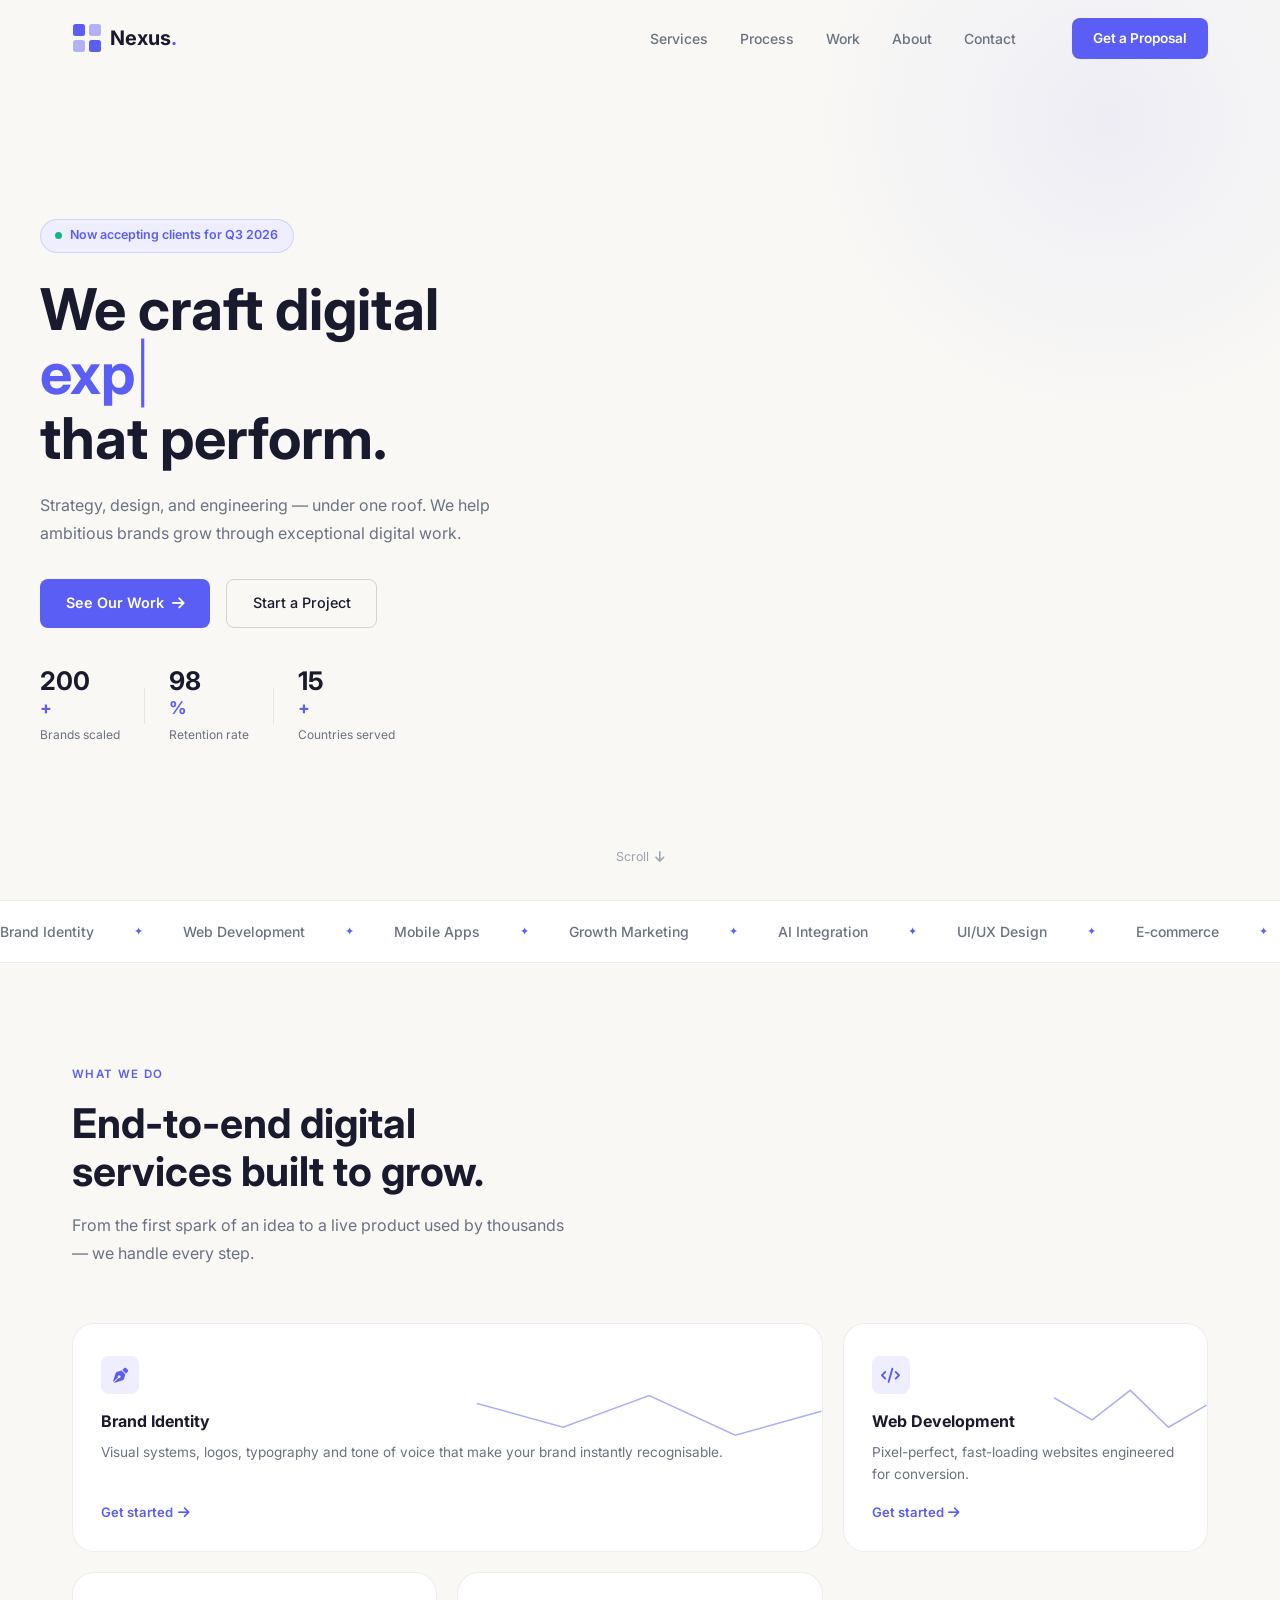
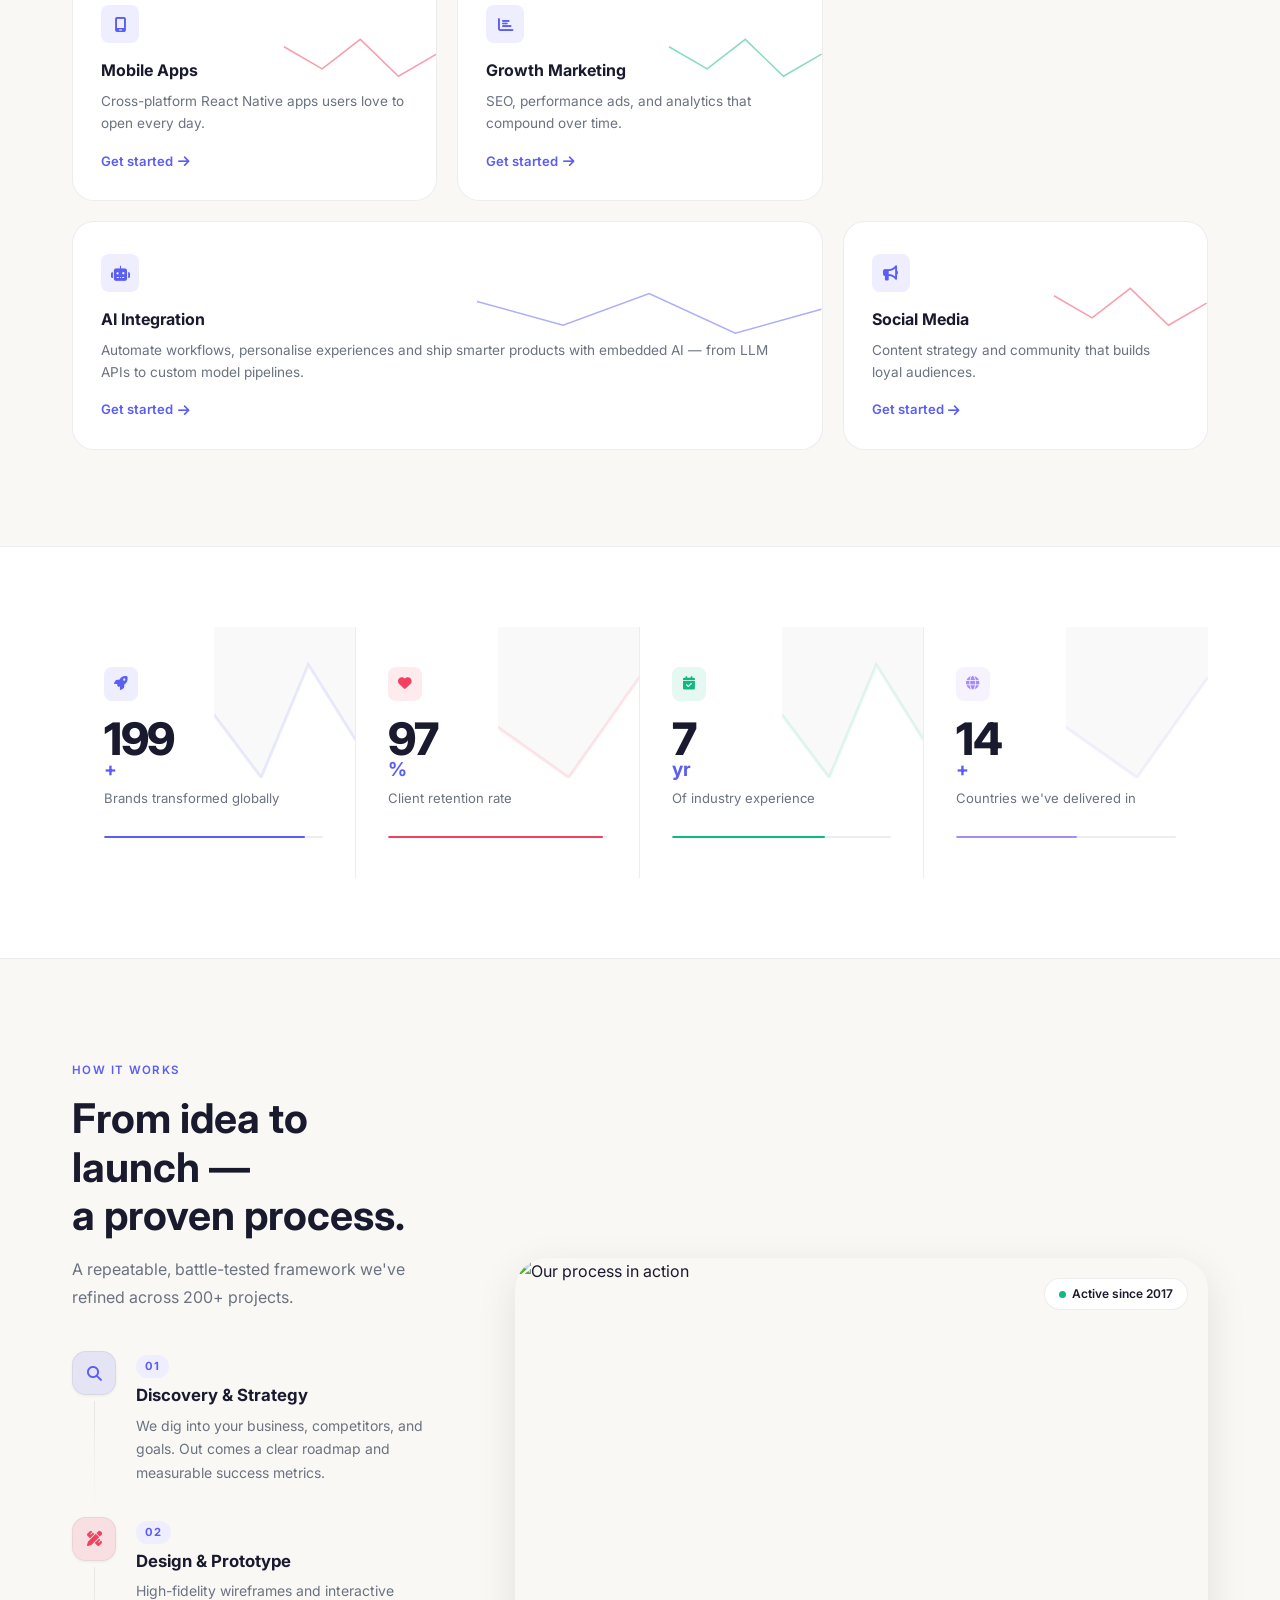
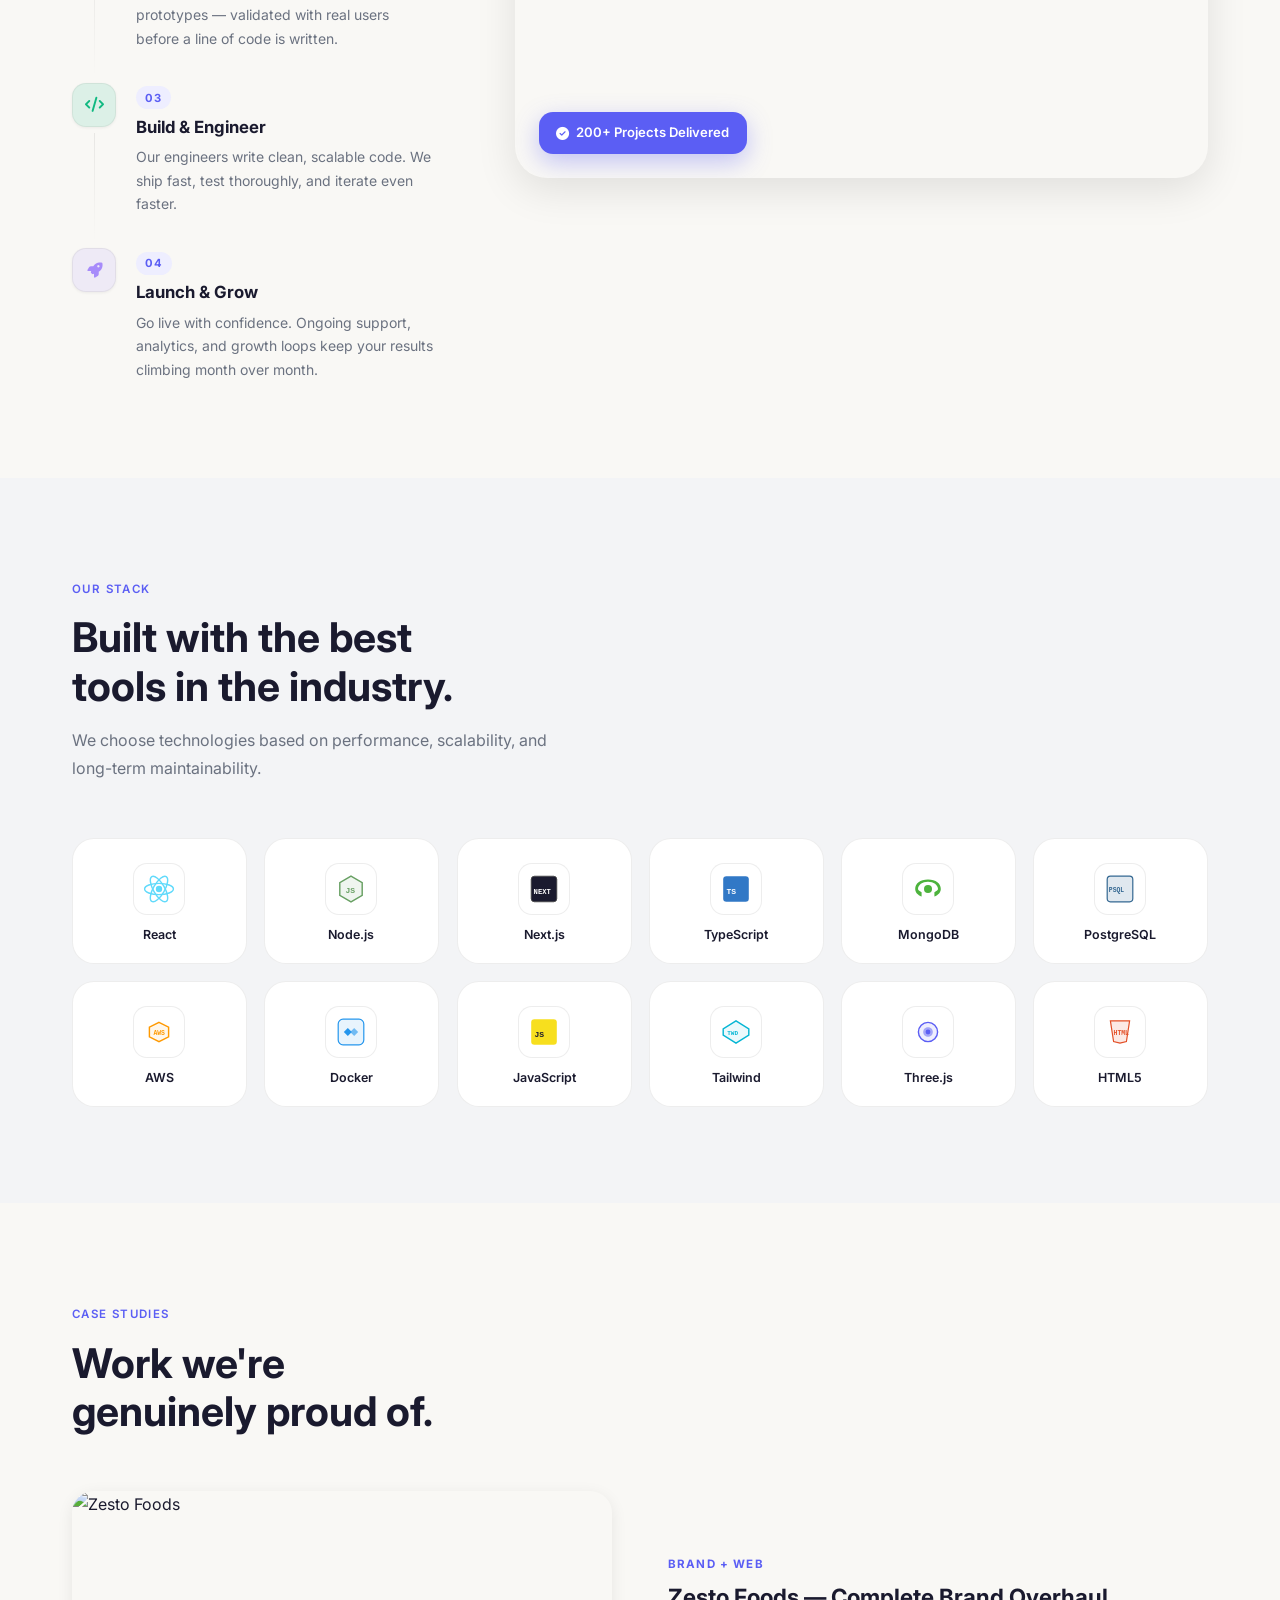
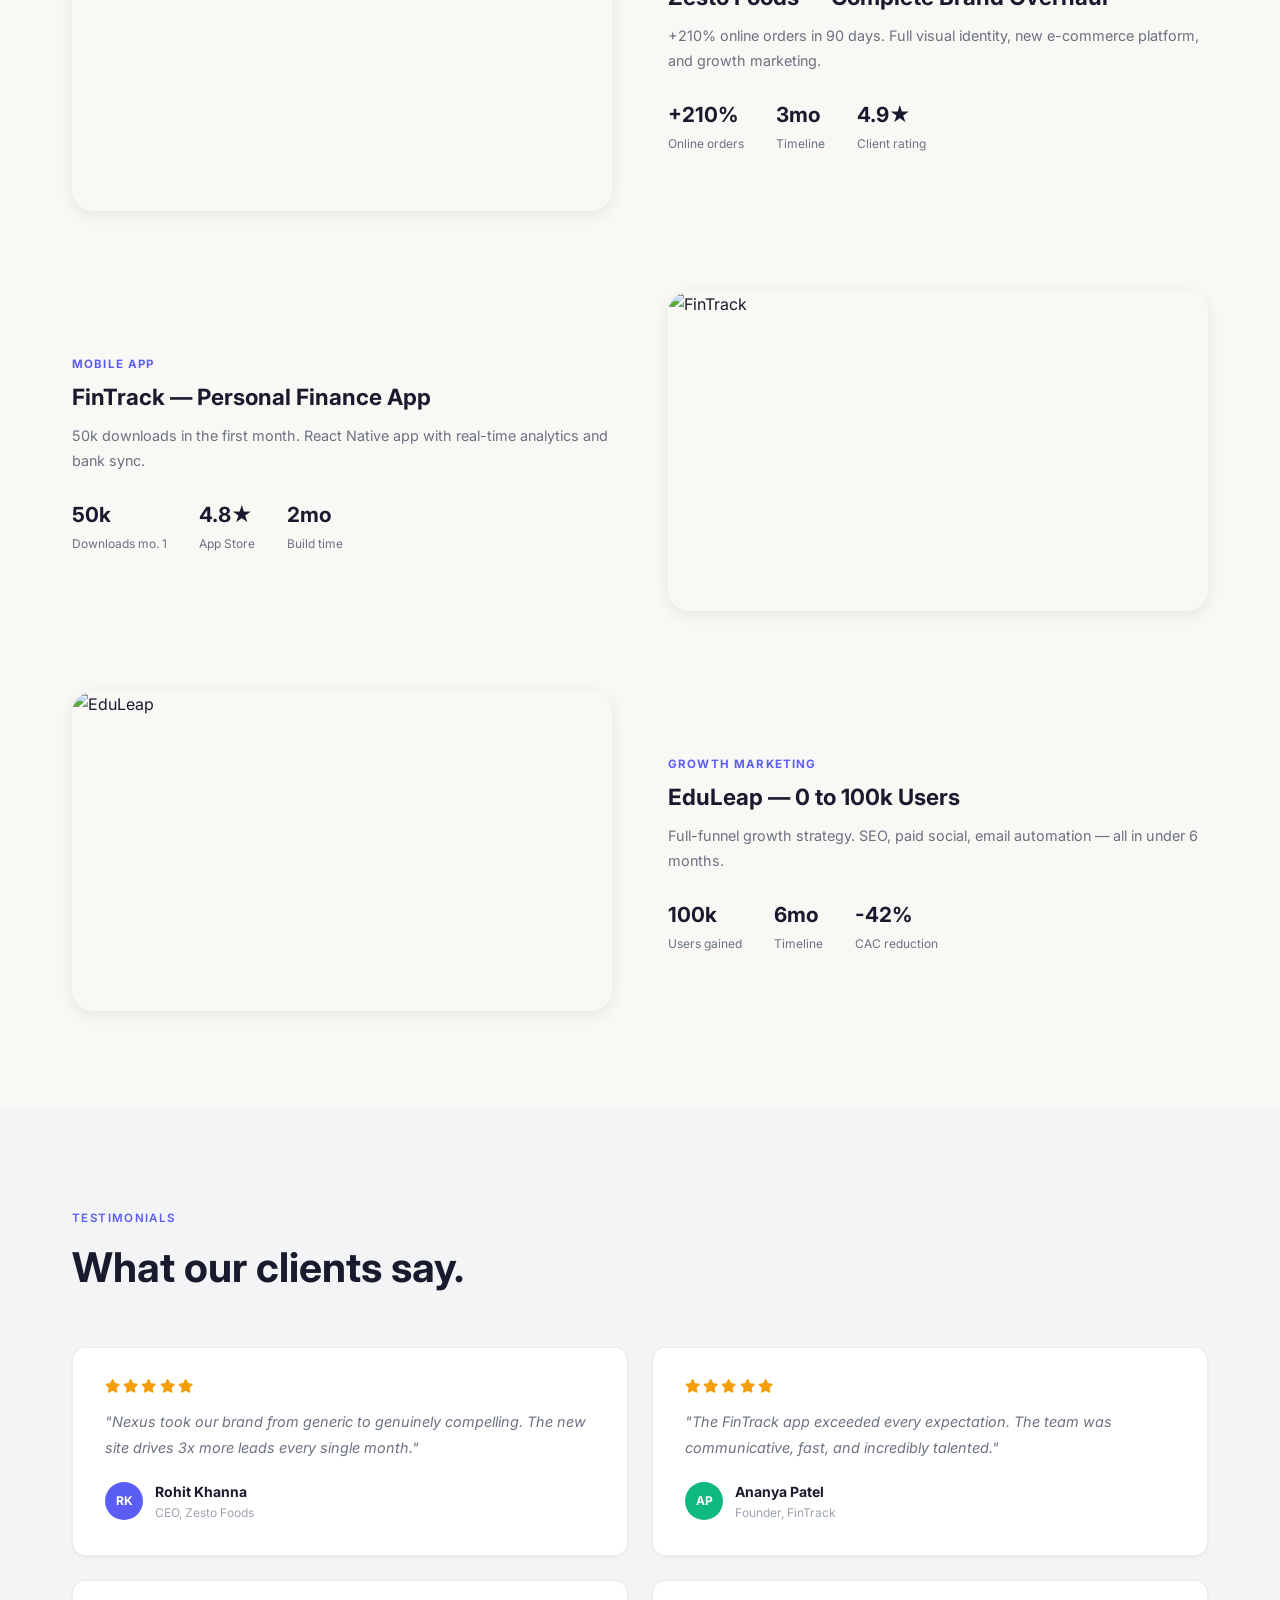
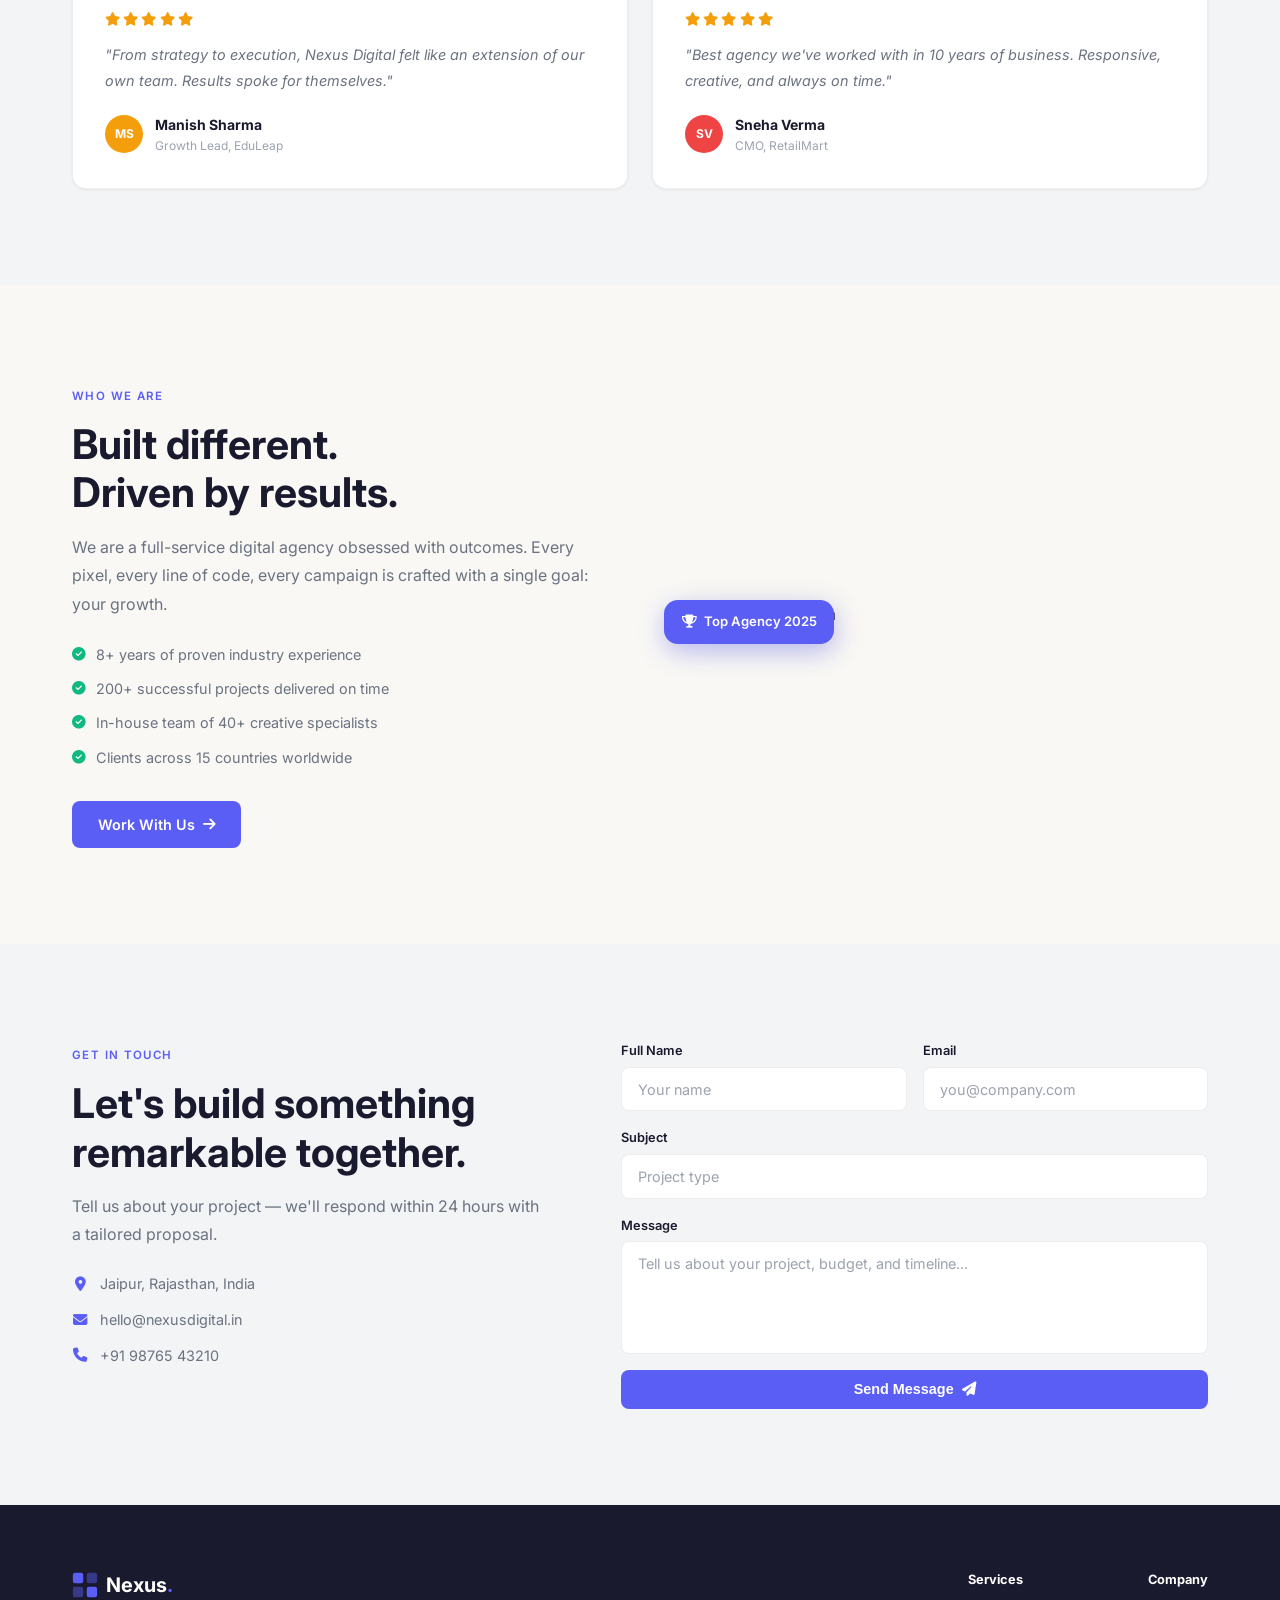
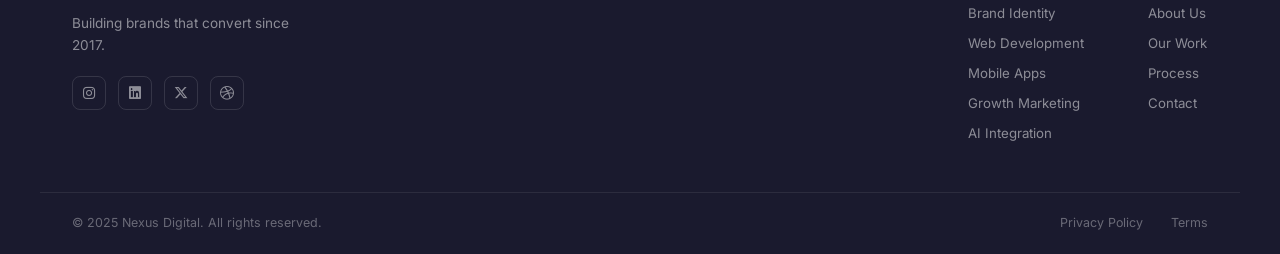
==== commit 95ed5c95: "replace: tech section 3D rings with floating glassmorphism tech cards grid" ====
--- a/index.html
+++ b/index.html
@@ -95,7 +95,6 @@
       <p class="section-sub">From the first spark of an idea to a live product used by thousands — we handle every step.</p>
     </div>
     <div class="services-bento">
-
       <div class="sb-card sb-large reveal">
         <div class="sb-content">
           <div class="sb-icon"><i class="fa-solid fa-pen-nib"></i></div>
@@ -104,11 +103,8 @@
           <a href="#contact" class="card-link">Get started <i class="fa-solid fa-arrow-right"></i></a>
         </div>
         <div class="sb-img-bg" style="background-image:url('https://images.unsplash.com/photo-1561070791-2526d30994b5?w=900&q=80')"></div>
-        <svg class="sb-crack" viewBox="0 0 100 100" preserveAspectRatio="none">
-          <polyline points="100,55 75,70 50,45 25,65 0,50" fill="none" stroke="rgba(91,94,244,0.5)" stroke-width="1.5" stroke-linejoin="miter" vector-effect="non-scaling-stroke"/>
-        </svg>
-      </div>
-
+        <svg class="sb-crack" viewBox="0 0 100 100" preserveAspectRatio="none"><polyline points="100,55 75,70 50,45 25,65 0,50" fill="none" stroke="rgba(91,94,244,0.5)" stroke-width="1.5" stroke-linejoin="miter" vector-effect="non-scaling-stroke"/></svg>
+      </div>
       <div class="sb-card reveal">
         <div class="sb-content">
           <div class="sb-icon"><i class="fa-solid fa-code"></i></div>
@@ -117,11 +113,8 @@
           <a href="#contact" class="card-link">Get started <i class="fa-solid fa-arrow-right"></i></a>
         </div>
         <div class="sb-img-bg" style="background-image:url('https://images.unsplash.com/photo-1547658719-da2b51169166?w=600&q=80')"></div>
-        <svg class="sb-crack" viewBox="0 0 100 100" preserveAspectRatio="none">
-          <polyline points="100,55 75,70 50,45 25,65 0,50" fill="none" stroke="rgba(91,94,244,0.5)" stroke-width="1.5" stroke-linejoin="miter" vector-effect="non-scaling-stroke"/>
-        </svg>
-      </div>
-
+        <svg class="sb-crack" viewBox="0 0 100 100" preserveAspectRatio="none"><polyline points="100,55 75,70 50,45 25,65 0,50" fill="none" stroke="rgba(91,94,244,0.5)" stroke-width="1.5" stroke-linejoin="miter" vector-effect="non-scaling-stroke"/></svg>
+      </div>
       <div class="sb-card reveal">
         <div class="sb-content">
           <div class="sb-icon"><i class="fa-solid fa-mobile-screen"></i></div>
@@ -130,11 +123,8 @@
           <a href="#contact" class="card-link">Get started <i class="fa-solid fa-arrow-right"></i></a>
         </div>
         <div class="sb-img-bg" style="background-image:url('https://images.unsplash.com/photo-1512941937669-90a1b58e7e9c?w=600&q=80')"></div>
-        <svg class="sb-crack" viewBox="0 0 100 100" preserveAspectRatio="none">
-          <polyline points="100,55 75,70 50,45 25,65 0,50" fill="none" stroke="rgba(244,63,94,0.5)" stroke-width="1.5" stroke-linejoin="miter" vector-effect="non-scaling-stroke"/>
-        </svg>
-      </div>
-
+        <svg class="sb-crack" viewBox="0 0 100 100" preserveAspectRatio="none"><polyline points="100,55 75,70 50,45 25,65 0,50" fill="none" stroke="rgba(244,63,94,0.5)" stroke-width="1.5" stroke-linejoin="miter" vector-effect="non-scaling-stroke"/></svg>
+      </div>
       <div class="sb-card reveal">
         <div class="sb-content">
           <div class="sb-icon"><i class="fa-solid fa-chart-bar"></i></div>
@@ -143,11 +133,8 @@
           <a href="#contact" class="card-link">Get started <i class="fa-solid fa-arrow-right"></i></a>
         </div>
         <div class="sb-img-bg" style="background-image:url('https://images.unsplash.com/photo-1533750349088-cd871a92f312?w=600&q=80')"></div>
-        <svg class="sb-crack" viewBox="0 0 100 100" preserveAspectRatio="none">
-          <polyline points="100,55 75,70 50,45 25,65 0,50" fill="none" stroke="rgba(16,185,129,0.5)" stroke-width="1.5" stroke-linejoin="miter" vector-effect="non-scaling-stroke"/>
-        </svg>
-      </div>
-
+        <svg class="sb-crack" viewBox="0 0 100 100" preserveAspectRatio="none"><polyline points="100,55 75,70 50,45 25,65 0,50" fill="none" stroke="rgba(16,185,129,0.5)" stroke-width="1.5" stroke-linejoin="miter" vector-effect="non-scaling-stroke"/></svg>
+      </div>
       <div class="sb-card sb-wide reveal">
         <div class="sb-content">
           <div class="sb-icon"><i class="fa-solid fa-robot"></i></div>
@@ -156,11 +143,8 @@
           <a href="#contact" class="card-link">Get started <i class="fa-solid fa-arrow-right"></i></a>
         </div>
         <div class="sb-img-bg" style="background-image:url('https://images.unsplash.com/photo-1677442135703-1787eea5ce01?w=900&q=80')"></div>
-        <svg class="sb-crack" viewBox="0 0 100 100" preserveAspectRatio="none">
-          <polyline points="100,55 75,70 50,45 25,65 0,50" fill="none" stroke="rgba(91,94,244,0.5)" stroke-width="1.5" stroke-linejoin="miter" vector-effect="non-scaling-stroke"/>
-        </svg>
-      </div>
-
+        <svg class="sb-crack" viewBox="0 0 100 100" preserveAspectRatio="none"><polyline points="100,55 75,70 50,45 25,65 0,50" fill="none" stroke="rgba(91,94,244,0.5)" stroke-width="1.5" stroke-linejoin="miter" vector-effect="non-scaling-stroke"/></svg>
+      </div>
       <div class="sb-card reveal">
         <div class="sb-content">
           <div class="sb-icon"><i class="fa-solid fa-bullhorn"></i></div>
@@ -169,11 +153,8 @@
           <a href="#contact" class="card-link">Get started <i class="fa-solid fa-arrow-right"></i></a>
         </div>
         <div class="sb-img-bg" style="background-image:url('https://images.unsplash.com/photo-1611162617213-7d7a39e9b1d7?w=600&q=80')"></div>
-        <svg class="sb-crack" viewBox="0 0 100 100" preserveAspectRatio="none">
-          <polyline points="100,55 75,70 50,45 25,65 0,50" fill="none" stroke="rgba(244,63,94,0.5)" stroke-width="1.5" stroke-linejoin="miter" vector-effect="non-scaling-stroke"/>
-        </svg>
-      </div>
-
+        <svg class="sb-crack" viewBox="0 0 100 100" preserveAspectRatio="none"><polyline points="100,55 75,70 50,45 25,65 0,50" fill="none" stroke="rgba(244,63,94,0.5)" stroke-width="1.5" stroke-linejoin="miter" vector-effect="non-scaling-stroke"/></svg>
+      </div>
     </div>
   </div>
 </section>
@@ -184,50 +165,30 @@
   <div class="container">
     <div class="numbers-grid">
       <div class="num-card reveal">
-        <div class="num-glow" style="--gc:#5b5ef4"></div>
-        <svg class="num-spike" viewBox="0 0 60 60" preserveAspectRatio="none" aria-hidden="true">
-          <polygon points="0,60 0,35 20,60 40,15 60,45 60,0 0,0" fill="rgba(0,0,0,0.025)"/>
-          <polyline points="0,35 20,60 40,15 60,45" fill="none" stroke="rgba(91,94,244,0.12)" stroke-width="1.2"/>
-        </svg>
+        <svg class="num-spike" viewBox="0 0 60 60" preserveAspectRatio="none" aria-hidden="true"><polygon points="0,60 0,35 20,60 40,15 60,45 60,0 0,0" fill="rgba(0,0,0,0.025)"/><polyline points="0,35 20,60 40,15 60,45" fill="none" stroke="rgba(91,94,244,0.12)" stroke-width="1.2"/></svg>
         <span class="num-icon"><i class="fa-solid fa-rocket"></i></span>
-        <span class="num-big" id="n1">0</span>
-        <span class="num-suffix">+</span>
+        <span class="num-big" id="n1">0</span><span class="num-suffix">+</span>
         <p>Brands transformed globally</p>
         <div class="num-bar"><div class="num-bar-fill" style="--bw:92%"></div></div>
       </div>
       <div class="num-card reveal">
-        <div class="num-glow" style="--gc:#f43f5e"></div>
-        <svg class="num-spike" viewBox="0 0 60 60" preserveAspectRatio="none" aria-hidden="true">
-          <polygon points="0,60 0,40 30,60 60,20 60,0 0,0" fill="rgba(0,0,0,0.025)"/>
-          <polyline points="0,40 30,60 60,20" fill="none" stroke="rgba(244,63,94,0.12)" stroke-width="1.2"/>
-        </svg>
+        <svg class="num-spike" viewBox="0 0 60 60" preserveAspectRatio="none" aria-hidden="true"><polygon points="0,60 0,40 30,60 60,20 60,0 0,0" fill="rgba(0,0,0,0.025)"/><polyline points="0,40 30,60 60,20" fill="none" stroke="rgba(244,63,94,0.12)" stroke-width="1.2"/></svg>
         <span class="num-icon" style="--ic:rgba(244,63,94,0.1);--icc:#f43f5e"><i class="fa-solid fa-heart"></i></span>
-        <span class="num-big" id="n2">0</span>
-        <span class="num-suffix">%</span>
+        <span class="num-big" id="n2">0</span><span class="num-suffix">%</span>
         <p>Client retention rate</p>
         <div class="num-bar"><div class="num-bar-fill" style="--bw:98%;background:#f43f5e"></div></div>
       </div>
       <div class="num-card reveal">
-        <div class="num-glow" style="--gc:#10b981"></div>
-        <svg class="num-spike" viewBox="0 0 60 60" preserveAspectRatio="none" aria-hidden="true">
-          <polygon points="0,60 0,35 20,60 40,15 60,45 60,0 0,0" fill="rgba(0,0,0,0.025)"/>
-          <polyline points="0,35 20,60 40,15 60,45" fill="none" stroke="rgba(16,185,129,0.12)" stroke-width="1.2"/>
-        </svg>
+        <svg class="num-spike" viewBox="0 0 60 60" preserveAspectRatio="none" aria-hidden="true"><polygon points="0,60 0,35 20,60 40,15 60,45 60,0 0,0" fill="rgba(0,0,0,0.025)"/><polyline points="0,35 20,60 40,15 60,45" fill="none" stroke="rgba(16,185,129,0.12)" stroke-width="1.2"/></svg>
         <span class="num-icon" style="--ic:rgba(16,185,129,0.1);--icc:#10b981"><i class="fa-solid fa-calendar-check"></i></span>
-        <span class="num-big" id="n3">0</span>
-        <span class="num-suffix">yr</span>
+        <span class="num-big" id="n3">0</span><span class="num-suffix">yr</span>
         <p>Of industry experience</p>
         <div class="num-bar"><div class="num-bar-fill" style="--bw:70%;background:#10b981"></div></div>
       </div>
       <div class="num-card reveal">
-        <div class="num-glow" style="--gc:#a78bfa"></div>
-        <svg class="num-spike" viewBox="0 0 60 60" preserveAspectRatio="none" aria-hidden="true">
-          <polygon points="0,60 0,40 30,60 60,20 60,0 0,0" fill="rgba(0,0,0,0.025)"/>
-          <polyline points="0,40 30,60 60,20" fill="none" stroke="rgba(167,139,250,0.12)" stroke-width="1.2"/>
-        </svg>
+        <svg class="num-spike" viewBox="0 0 60 60" preserveAspectRatio="none" aria-hidden="true"><polygon points="0,60 0,40 30,60 60,20 60,0 0,0" fill="rgba(0,0,0,0.025)"/><polyline points="0,40 30,60 60,20" fill="none" stroke="rgba(167,139,250,0.12)" stroke-width="1.2"/></svg>
         <span class="num-icon" style="--ic:rgba(167,139,250,0.1);--icc:#a78bfa"><i class="fa-solid fa-globe"></i></span>
-        <span class="num-big" id="n4">0</span>
-        <span class="num-suffix">+</span>
+        <span class="num-big" id="n4">0</span><span class="num-suffix">+</span>
         <p>Countries we've delivered in</p>
         <div class="num-bar"><div class="num-bar-fill" style="--bw:55%;background:#a78bfa"></div></div>
       </div>
@@ -239,100 +200,43 @@
 <section class="process" id="process">
   <div class="container">
     <div class="process-inner">
-
-      <!-- LEFT: steps timeline -->
       <div class="process-left">
         <div class="section-head">
           <span class="eyebrow">How It Works</span>
           <h2 class="section-title">From idea to launch —<br>a proven process.</h2>
           <p class="section-sub">A repeatable, battle-tested framework we've refined across 200+ projects.</p>
         </div>
-
         <div class="process-timeline">
-
           <div class="pt-step reveal">
-            <div class="pt-left">
-              <div class="pt-icon" style="--ic:rgba(91,94,244,0.12);--icc:#5b5ef4">
-                <i class="fa-solid fa-magnifying-glass"></i>
-              </div>
-              <div class="pt-line"></div>
-            </div>
-            <div class="pt-body">
-              <span class="pt-num">01</span>
-              <h3>Discovery &amp; Strategy</h3>
-              <p>We dig into your business, competitors, and goals. Out comes a clear roadmap and measurable success metrics.</p>
-            </div>
+            <div class="pt-left"><div class="pt-icon" style="--ic:rgba(91,94,244,0.12);--icc:#5b5ef4"><i class="fa-solid fa-magnifying-glass"></i></div><div class="pt-line"></div></div>
+            <div class="pt-body"><span class="pt-num">01</span><h3>Discovery &amp; Strategy</h3><p>We dig into your business, competitors, and goals. Out comes a clear roadmap and measurable success metrics.</p></div>
           </div>
-
           <div class="pt-step reveal">
-            <div class="pt-left">
-              <div class="pt-icon" style="--ic:rgba(244,63,94,0.12);--icc:#f43f5e">
-                <i class="fa-solid fa-pen-ruler"></i>
-              </div>
-              <div class="pt-line"></div>
-            </div>
-            <div class="pt-body">
-              <span class="pt-num">02</span>
-              <h3>Design &amp; Prototype</h3>
-              <p>High-fidelity wireframes and interactive prototypes — validated with real users before a line of code is written.</p>
-            </div>
+            <div class="pt-left"><div class="pt-icon" style="--ic:rgba(244,63,94,0.12);--icc:#f43f5e"><i class="fa-solid fa-pen-ruler"></i></div><div class="pt-line"></div></div>
+            <div class="pt-body"><span class="pt-num">02</span><h3>Design &amp; Prototype</h3><p>High-fidelity wireframes and interactive prototypes — validated with real users before a line of code is written.</p></div>
           </div>
-
           <div class="pt-step reveal">
-            <div class="pt-left">
-              <div class="pt-icon" style="--ic:rgba(16,185,129,0.12);--icc:#10b981">
-                <i class="fa-solid fa-code"></i>
-              </div>
-              <div class="pt-line"></div>
-            </div>
-            <div class="pt-body">
-              <span class="pt-num">03</span>
-              <h3>Build &amp; Engineer</h3>
-              <p>Our engineers write clean, scalable code. We ship fast, test thoroughly, and iterate even faster.</p>
-            </div>
+            <div class="pt-left"><div class="pt-icon" style="--ic:rgba(16,185,129,0.12);--icc:#10b981"><i class="fa-solid fa-code"></i></div><div class="pt-line"></div></div>
+            <div class="pt-body"><span class="pt-num">03</span><h3>Build &amp; Engineer</h3><p>Our engineers write clean, scalable code. We ship fast, test thoroughly, and iterate even faster.</p></div>
           </div>
-
           <div class="pt-step reveal">
-            <div class="pt-left">
-              <div class="pt-icon" style="--ic:rgba(167,139,250,0.12);--icc:#a78bfa">
-                <i class="fa-solid fa-rocket"></i>
-              </div>
-              <!-- no line on last step -->
-            </div>
-            <div class="pt-body">
-              <span class="pt-num">04</span>
-              <h3>Launch &amp; Grow</h3>
-              <p>Go live with confidence. Ongoing support, analytics, and growth loops keep your results climbing month over month.</p>
-            </div>
+            <div class="pt-left"><div class="pt-icon" style="--ic:rgba(167,139,250,0.12);--icc:#a78bfa"><i class="fa-solid fa-rocket"></i></div></div>
+            <div class="pt-body"><span class="pt-num">04</span><h3>Launch &amp; Grow</h3><p>Go live with confidence. Ongoing support, analytics, and growth loops keep your results climbing month over month.</p></div>
           </div>
-
-        </div>
-      </div>
-
-      <!-- RIGHT: image -->
+        </div>
+      </div>
       <div class="process-right reveal">
         <div class="process-img-wrap">
-          <img
-            src="https://images.unsplash.com/photo-1531403009284-440f080d1e12?w=800&q=80"
-            alt="Our process in action"
-            width="800" height="600"
-            loading="lazy"
-          />
-          <div class="process-img-badge">
-            <i class="fa-solid fa-circle-check"></i>
-            200+ Projects Delivered
-          </div>
-          <div class="process-img-tag">
-            <span class="badge-dot"></span> Active since 2017
-          </div>
-        </div>
-      </div>
-
-    </div>
-  </div>
-</section>
-
-<!-- ============ 3D TECH ============ -->
+          <img src="https://images.unsplash.com/photo-1531403009284-440f080d1e12?w=800&q=80" alt="Our process in action" width="800" height="600" loading="lazy"/>
+          <div class="process-img-badge"><i class="fa-solid fa-circle-check"></i> 200+ Projects Delivered</div>
+          <div class="process-img-tag"><span class="badge-dot"></span> Active since 2017</div>
+        </div>
+      </div>
+    </div>
+  </div>
+</section>
+
+<!-- ============ TECH STACK ============ -->
 <section class="three-section" id="tech">
   <div class="container">
     <div class="section-head">
@@ -340,15 +244,145 @@
       <h2 class="section-title">Built with the best<br>tools in the industry.</h2>
       <p class="section-sub">We choose technologies based on performance, scalability, and long-term maintainability.</p>
     </div>
-  </div>
-  <div class="three-canvas-wrap">
-    <canvas id="techCanvas"></canvas>
-    <div class="three-overlay">
-      <div class="tech-labels">
-        <span>React</span><span>Node.js</span><span>Three.js</span>
-        <span>Next.js</span><span>TypeScript</span><span>MongoDB</span>
-        <span>PostgreSQL</span><span>AWS</span><span>Docker</span>
-      </div>
+
+    <div class="tc-grid">
+
+      <div class="tc-card reveal" style="--delay:0s">
+        <div class="tc-icon-wrap" style="--glow:#61dafb">
+          <svg viewBox="0 0 40 40" fill="none" xmlns="http://www.w3.org/2000/svg">
+            <circle cx="20" cy="20" r="4" fill="#61dafb"/>
+            <ellipse cx="20" cy="20" rx="18" ry="7" stroke="#61dafb" stroke-width="1.8" fill="none"/>
+            <ellipse cx="20" cy="20" rx="18" ry="7" stroke="#61dafb" stroke-width="1.8" fill="none" transform="rotate(60 20 20)"/>
+            <ellipse cx="20" cy="20" rx="18" ry="7" stroke="#61dafb" stroke-width="1.8" fill="none" transform="rotate(120 20 20)"/>
+          </svg>
+        </div>
+        <span>React</span>
+        <div class="tc-glow" style="--gc:#61dafb"></div>
+      </div>
+
+      <div class="tc-card reveal" style="--delay:0.06s">
+        <div class="tc-icon-wrap" style="--glow:#68a063">
+          <svg viewBox="0 0 40 40" fill="none" xmlns="http://www.w3.org/2000/svg">
+            <path d="M20 4 L34 12 L34 28 L20 36 L6 28 L6 12 Z" stroke="#68a063" stroke-width="1.8" fill="rgba(104,160,99,0.1)"/>
+            <text x="13" y="25" font-size="10" fill="#68a063" font-family="monospace" font-weight="700">JS</text>
+          </svg>
+        </div>
+        <span>Node.js</span>
+        <div class="tc-glow" style="--gc:#68a063"></div>
+      </div>
+
+      <div class="tc-card reveal" style="--delay:0.12s">
+        <div class="tc-icon-wrap" style="--glow:#000000">
+          <svg viewBox="0 0 40 40" fill="none" xmlns="http://www.w3.org/2000/svg">
+            <rect x="4" y="4" width="32" height="32" rx="4" fill="#1a1a2e" stroke="#444" stroke-width="1"/>
+            <text x="7" y="26" font-size="9" fill="white" font-family="monospace" font-weight="700">NEXT</text>
+          </svg>
+        </div>
+        <span>Next.js</span>
+        <div class="tc-glow" style="--gc:#888"></div>
+      </div>
+
+      <div class="tc-card reveal" style="--delay:0.18s">
+        <div class="tc-icon-wrap" style="--glow:#3178c6">
+          <svg viewBox="0 0 40 40" fill="none" xmlns="http://www.w3.org/2000/svg">
+            <rect x="4" y="4" width="32" height="32" rx="4" fill="#3178c6"/>
+            <text x="8" y="26" font-size="10" fill="white" font-family="monospace" font-weight="700">TS</text>
+          </svg>
+        </div>
+        <span>TypeScript</span>
+        <div class="tc-glow" style="--gc:#3178c6"></div>
+      </div>
+
+      <div class="tc-card reveal" style="--delay:0.24s">
+        <div class="tc-icon-wrap" style="--glow:#4db33d">
+          <svg viewBox="0 0 40 40" fill="none" xmlns="http://www.w3.org/2000/svg">
+            <path d="M20 8 C10 8 4 13 4 20 C4 24 7 27.5 12 29.5 L12 24 C9 22.5 7.5 21.5 7.5 20 C7.5 15 13 11 20 11 C27 11 32.5 15 32.5 20 C32.5 21.5 31 22.5 28 24 L28 29.5 C33 27.5 36 24 36 20 C36 13 30 8 20 8Z" fill="#4db33d"/>
+            <circle cx="20" cy="20" r="5" fill="#4db33d"/>
+          </svg>
+        </div>
+        <span>MongoDB</span>
+        <div class="tc-glow" style="--gc:#4db33d"></div>
+      </div>
+
+      <div class="tc-card reveal" style="--delay:0.30s">
+        <div class="tc-icon-wrap" style="--glow:#336791">
+          <svg viewBox="0 0 40 40" fill="none" xmlns="http://www.w3.org/2000/svg">
+            <rect x="4" y="4" width="32" height="32" rx="4" fill="rgba(51,103,145,0.15)" stroke="#336791" stroke-width="1.5"/>
+            <text x="6" y="24" font-size="8" fill="#336791" font-family="monospace" font-weight="700">PSQL</text>
+          </svg>
+        </div>
+        <span>PostgreSQL</span>
+        <div class="tc-glow" style="--gc:#336791"></div>
+      </div>
+
+      <div class="tc-card reveal" style="--delay:0.36s">
+        <div class="tc-icon-wrap" style="--glow:#ff9900">
+          <svg viewBox="0 0 40 40" fill="none" xmlns="http://www.w3.org/2000/svg">
+            <path d="M20 8 L32 14 L32 26 L20 32 L8 26 L8 14 Z" stroke="#ff9900" stroke-width="1.8" fill="rgba(255,153,0,0.08)"/>
+            <text x="13" y="24" font-size="8" fill="#ff9900" font-family="monospace" font-weight="700">AWS</text>
+          </svg>
+        </div>
+        <span>AWS</span>
+        <div class="tc-glow" style="--gc:#ff9900"></div>
+      </div>
+
+      <div class="tc-card reveal" style="--delay:0.42s">
+        <div class="tc-icon-wrap" style="--glow:#2496ed">
+          <svg viewBox="0 0 40 40" fill="none" xmlns="http://www.w3.org/2000/svg">
+            <rect x="4" y="4" width="32" height="32" rx="6" fill="rgba(36,150,237,0.1)" stroke="#2496ed" stroke-width="1.5"/>
+            <path d="M11 20 L16 15 L21 20 L16 25 Z" fill="#2496ed"/>
+            <path d="M19 20 L24 15 L29 20 L24 25 Z" fill="#2496ed" opacity="0.6"/>
+          </svg>
+        </div>
+        <span>Docker</span>
+        <div class="tc-glow" style="--gc:#2496ed"></div>
+      </div>
+
+      <div class="tc-card reveal" style="--delay:0.48s">
+        <div class="tc-icon-wrap" style="--glow:#f7df1e">
+          <svg viewBox="0 0 40 40" fill="none" xmlns="http://www.w3.org/2000/svg">
+            <rect x="4" y="4" width="32" height="32" rx="4" fill="#f7df1e"/>
+            <text x="8" y="26" font-size="10" fill="#1a1a2e" font-family="monospace" font-weight="700">JS</text>
+          </svg>
+        </div>
+        <span>JavaScript</span>
+        <div class="tc-glow" style="--gc:#f7df1e"></div>
+      </div>
+
+      <div class="tc-card reveal" style="--delay:0.54s">
+        <div class="tc-icon-wrap" style="--glow:#06b6d4">
+          <svg viewBox="0 0 40 40" fill="none" xmlns="http://www.w3.org/2000/svg">
+            <path d="M20 6 L36 16 L36 24 L20 34 L4 24 L4 16 Z" stroke="#06b6d4" stroke-width="1.8" fill="rgba(6,182,212,0.08)"/>
+            <text x="9" y="24" font-size="7.5" fill="#06b6d4" font-family="monospace" font-weight="700">TWD</text>
+          </svg>
+        </div>
+        <span>Tailwind</span>
+        <div class="tc-glow" style="--gc:#06b6d4"></div>
+      </div>
+
+      <div class="tc-card reveal" style="--delay:0.60s">
+        <div class="tc-icon-wrap" style="--glow:#5b5ef4">
+          <svg viewBox="0 0 40 40" fill="none" xmlns="http://www.w3.org/2000/svg">
+            <circle cx="20" cy="20" r="12" stroke="#5b5ef4" stroke-width="1.8" fill="rgba(91,94,244,0.1)"/>
+            <path d="M14 20 C14 16 17 14 20 14 C23 14 26 16 26 20 C26 24 23 26 20 26 C17 26 14 24 14 20Z" fill="#5b5ef4" opacity="0.5"/>
+            <circle cx="20" cy="20" r="3" fill="#5b5ef4"/>
+          </svg>
+        </div>
+        <span>Three.js</span>
+        <div class="tc-glow" style="--gc:#5b5ef4"></div>
+      </div>
+
+      <div class="tc-card reveal" style="--delay:0.66s">
+        <div class="tc-icon-wrap" style="--glow:#e34f26">
+          <svg viewBox="0 0 40 40" fill="none" xmlns="http://www.w3.org/2000/svg">
+            <path d="M8 6 L12 32 L20 34 L28 32 L32 6 Z" fill="rgba(227,79,38,0.12)" stroke="#e34f26" stroke-width="1.5"/>
+            <text x="12" y="24" font-size="8" fill="#e34f26" font-family="monospace" font-weight="700">HTML</text>
+          </svg>
+        </div>
+        <span>HTML5</span>
+        <div class="tc-glow" style="--gc:#e34f26"></div>
+      </div>
+
     </div>
   </div>
 </section>
--- a/assets/css/style.css
+++ b/assets/css/style.css
@@ -91,50 +91,16 @@
 /* ===== SERVICES BENTO ===== */
 .services { padding: 6rem 0; background: var(--bg); }
 .services-bento { display: grid; grid-template-columns: repeat(3, 1fr); gap: 1.25rem; }
-
-.sb-card {
-  background: var(--surface);
-  border: 1px solid var(--border);
-  border-radius: var(--r-lg);
-  overflow: hidden;
-  transition: transform .3s, box-shadow .3s;
-  position: relative;
-  min-height: 200px;
-  display: flex;
-  flex-direction: column;
-}
+.sb-card { background: var(--surface); border: 1px solid var(--border); border-radius: var(--r-lg); overflow: hidden; transition: transform .3s, box-shadow .3s; position: relative; min-height: 200px; display: flex; flex-direction: column; }
 .sb-card:hover { transform: translateY(-5px); box-shadow: var(--shadow-lg); }
 .sb-large { grid-column: span 2; }
 .sb-wide  { grid-column: span 2; }
-
-.sb-img-bg {
-  position: absolute;
-  top: 0; right: 0;
-  width: 42%; height: 65%;
-  background-size: cover;
-  background-position: center top;
-  z-index: 0;
-  clip-path: polygon(100% 0%, 100% 100%, 50% 68%, 25% 85%, 0% 55%, 0% 0%);
-  transition: transform .4s ease;
-}
+.sb-img-bg { position: absolute; top: 0; right: 0; width: 42%; height: 65%; background-size: cover; background-position: center top; z-index: 0; clip-path: polygon(100% 0%, 100% 100%, 50% 68%, 25% 85%, 0% 55%, 0% 0%); transition: transform .4s ease; }
 .sb-card:hover .sb-img-bg { transform: scale(1.04); }
 .sb-large .sb-img-bg, .sb-wide .sb-img-bg { width: 46%; height: 70%; }
-
-.sb-crack {
-  position: absolute;
-  top: 0; right: 0;
-  width: 42%; height: 65%;
-  pointer-events: none;
-  z-index: 1;
-  overflow: visible;
-}
+.sb-crack { position: absolute; top: 0; right: 0; width: 42%; height: 65%; pointer-events: none; z-index: 1; overflow: visible; }
 .sb-large .sb-crack, .sb-wide .sb-crack { width: 46%; height: 70%; }
-
-.sb-content {
-  padding: 2rem 1.75rem 1.75rem;
-  display: flex; flex-direction: column; flex: 1;
-  position: relative; z-index: 2;
-}
+.sb-content { padding: 2rem 1.75rem 1.75rem; display: flex; flex-direction: column; flex: 1; position: relative; z-index: 2; }
 .sb-icon { width: 38px; height: 38px; display: flex; align-items: center; justify-content: center; background: var(--primary-light); border-radius: var(--r-sm); color: var(--primary); font-size: .95rem; margin-bottom: .85rem; }
 .sb-card h3 { font-size: 1rem; font-weight: 700; margin-bottom: .4rem; color: var(--text); }
 .sb-card p  { font-size: .85rem; color: var(--muted); line-height: 1.65; margin-bottom: 1rem; flex: 1; }
@@ -148,7 +114,7 @@
 .num-card { position: relative; padding: 2.5rem 2rem; display: flex; flex-direction: column; align-items: flex-start; gap: 0.2rem; border-right: 1px solid var(--border); overflow: hidden; transition: background .25s; }
 .num-card:last-child { border-right: none; }
 .num-card:hover { background: var(--surface2); }
-.num-spike { position: absolute; top: 0; right: 0; width: 50%; height: 60%; pointer-events: none; opacity: 1; z-index: 0; }
+.num-spike { position: absolute; top: 0; right: 0; width: 50%; height: 60%; pointer-events: none; z-index: 0; }
 .num-glow { display: none; }
 .num-icon { display: inline-flex; align-items: center; justify-content: center; width: 34px; height: 34px; border-radius: var(--r-sm); background: var(--ic, var(--primary-light)); color: var(--icc, var(--primary)); font-size: .85rem; margin-bottom: .8rem; position: relative; z-index: 1; }
 .num-big { font-family: 'Inter', sans-serif; font-size: clamp(2.4rem, 3.5vw, 3.5rem); font-weight: 800; color: var(--text); line-height: 1; position: relative; z-index: 1; letter-spacing: -0.03em; }
@@ -161,152 +127,102 @@
 
 /* ===== PROCESS ===== */
 .process { padding: 6rem 0; background: var(--bg); }
-
-.process-inner {
-  display: grid;
-  grid-template-columns: 1fr 1fr;
-  gap: 5rem;
-  align-items: center;
-}
-
-/* --- Left: timeline steps --- */
+.process-inner { display: grid; grid-template-columns: 1fr 1fr; gap: 5rem; align-items: center; }
 .process-left .section-head { margin-bottom: 2.5rem; }
 .process-left .section-sub { margin-bottom: 0; }
-
 .process-timeline { display: flex; flex-direction: column; }
-
-.pt-step {
-  display: flex;
-  gap: 1.25rem;
-  position: relative;
-}
-
-/* icon + vertical line column */
-.pt-left {
+.pt-step { display: flex; gap: 1.25rem; position: relative; }
+.pt-left { display: flex; flex-direction: column; align-items: center; flex-shrink: 0; width: 44px; }
+.pt-icon { width: 44px; height: 44px; border-radius: var(--r-md); background: var(--ic, var(--primary-light)); color: var(--icc, var(--primary)); display: flex; align-items: center; justify-content: center; font-size: .95rem; flex-shrink: 0; position: relative; z-index: 1; border: 1px solid rgba(0,0,0,0.06); box-shadow: var(--shadow-sm); }
+.pt-line { width: 1px; flex: 1; min-height: 28px; background: linear-gradient(to bottom, var(--border) 0%, transparent 100%); margin: 6px 0; }
+.pt-body { padding-bottom: 2rem; flex: 1; }
+.pt-step:last-child .pt-body { padding-bottom: 0; }
+.pt-num { display: inline-block; font-size: .7rem; font-weight: 700; letter-spacing: .1em; color: var(--primary); background: var(--primary-light); border-radius: 999px; padding: .15rem .55rem; margin-bottom: .45rem; }
+.pt-body h3 { font-size: 1.05rem; font-weight: 700; color: var(--text); margin-bottom: .4rem; line-height: 1.3; }
+.pt-body p { font-size: .875rem; color: var(--muted); line-height: 1.7; }
+.process-right { position: relative; }
+.process-img-wrap { position: relative; border-radius: var(--r-xl); overflow: hidden; box-shadow: var(--shadow-lg); }
+.process-img-wrap img { width: 100%; height: 520px; object-fit: cover; display: block; transition: transform .5s ease; }
+.process-img-wrap:hover img { transform: scale(1.03); }
+.process-img-badge { position: absolute; bottom: 1.5rem; left: 1.5rem; background: var(--primary); color: #fff; border-radius: var(--r-md); padding: .65rem 1.1rem; font-size: .82rem; font-weight: 600; display: flex; align-items: center; gap: .45rem; box-shadow: 0 8px 24px rgba(91,94,244,.35); backdrop-filter: blur(8px); }
+.process-img-tag { position: absolute; top: 1.25rem; right: 1.25rem; background: rgba(255,255,255,0.92); border: 1px solid var(--border); border-radius: 999px; padding: .3rem .85rem; font-size: .75rem; font-weight: 600; color: var(--text); display: flex; align-items: center; gap: .4rem; backdrop-filter: blur(8px); }
+
+/* ===== TECH STACK — FLOATING CARDS ===== */
+.three-section { padding: 6rem 0; background: var(--surface2); }
+
+.tc-grid {
+  display: grid;
+  grid-template-columns: repeat(6, 1fr);
+  gap: 1.1rem;
+}
+
+.tc-card {
+  background: var(--surface);
+  border: 1px solid var(--border);
+  border-radius: var(--r-lg);
+  padding: 1.5rem 1rem 1.1rem;
   display: flex;
   flex-direction: column;
   align-items: center;
-  flex-shrink: 0;
-  width: 44px;
-}
-
-.pt-icon {
-  width: 44px; height: 44px;
+  gap: .6rem;
+  cursor: default;
+  position: relative;
+  overflow: hidden;
+  transition: transform .25s ease, box-shadow .25s ease;
+  animation: tcFloat 4s ease-in-out infinite;
+  animation-delay: var(--delay, 0s);
+  will-change: transform;
+}
+
+@keyframes tcFloat {
+  0%, 100% { transform: translateY(0px); }
+  50%       { transform: translateY(-8px); }
+}
+
+/* JS hover tilt overrides the float momentarily — handled in JS */
+
+.tc-card:hover {
+  box-shadow: 0 16px 48px rgba(0,0,0,0.12), 0 0 0 1px rgba(91,94,244,0.12);
+  z-index: 2;
+  animation-play-state: paused;
+}
+
+.tc-icon-wrap {
+  width: 52px; height: 52px;
+  display: flex; align-items: center; justify-content: center;
+  background: rgba(255,255,255,0.7);
   border-radius: var(--r-md);
-  background: var(--ic, var(--primary-light));
-  color: var(--icc, var(--primary));
-  display: flex; align-items: center; justify-content: center;
-  font-size: .95rem;
-  flex-shrink: 0;
+  border: 1px solid var(--border);
   position: relative;
   z-index: 1;
-  border: 1px solid rgba(0,0,0,0.06);
-  box-shadow: var(--shadow-sm);
-}
-
-.pt-line {
-  width: 1px;
-  flex: 1;
-  min-height: 28px;
-  background: linear-gradient(to bottom, var(--border) 0%, transparent 100%);
-  margin: 6px 0;
-}
-
-/* body: number tag + title + desc */
-.pt-body {
-  padding-bottom: 2rem;
-  flex: 1;
-}
-.pt-step:last-child .pt-body { padding-bottom: 0; }
-
-.pt-num {
-  display: inline-block;
-  font-size: .7rem;
-  font-weight: 700;
-  letter-spacing: .1em;
-  color: var(--primary);
-  background: var(--primary-light);
-  border-radius: 999px;
-  padding: .15rem .55rem;
-  margin-bottom: .45rem;
-}
-
-.pt-body h3 {
-  font-size: 1.05rem;
-  font-weight: 700;
-  color: var(--text);
-  margin-bottom: .4rem;
-  line-height: 1.3;
-}
-
-.pt-body p {
-  font-size: .875rem;
-  color: var(--muted);
-  line-height: 1.7;
-}
-
-/* --- Right: image --- */
-.process-right { position: relative; }
-
-.process-img-wrap {
-  position: relative;
-  border-radius: var(--r-xl);
-  overflow: hidden;
-  box-shadow: var(--shadow-lg);
-}
-
-.process-img-wrap img {
-  width: 100%;
-  height: 520px;
-  object-fit: cover;
-  display: block;
-  transition: transform .5s ease;
-}
-.process-img-wrap:hover img { transform: scale(1.03); }
-
-/* floating badge bottom-left */
-.process-img-badge {
-  position: absolute;
-  bottom: 1.5rem;
-  left: 1.5rem;
-  background: var(--primary);
-  color: #fff;
-  border-radius: var(--r-md);
-  padding: .65rem 1.1rem;
-  font-size: .82rem;
-  font-weight: 600;
-  display: flex;
-  align-items: center;
-  gap: .45rem;
-  box-shadow: 0 8px 24px rgba(91,94,244,.35);
-  backdrop-filter: blur(8px);
-}
-
-/* live tag top-right */
-.process-img-tag {
-  position: absolute;
-  top: 1.25rem;
-  right: 1.25rem;
-  background: rgba(255,255,255,0.92);
-  border: 1px solid var(--border);
-  border-radius: 999px;
-  padding: .3rem .85rem;
-  font-size: .75rem;
+  transition: transform .25s;
+}
+.tc-icon-wrap svg { width: 32px; height: 32px; }
+.tc-card:hover .tc-icon-wrap { transform: scale(1.12); }
+
+.tc-card span {
+  font-size: .78rem;
   font-weight: 600;
   color: var(--text);
-  display: flex;
-  align-items: center;
-  gap: .4rem;
-  backdrop-filter: blur(8px);
-}
-
-/* ===== 3D TECH ===== */
-.three-section { padding: 6rem 0 0; background: var(--bg); }
-.three-canvas-wrap { position: relative; height: 460px; margin-top: 2rem; overflow: hidden; }
-#techCanvas { width: 100%; height: 100%; display: block; }
-.three-overlay { position: absolute; inset: 0; display: flex; align-items: flex-end; justify-content: center; padding-bottom: 2rem; pointer-events: none; }
-.tech-labels { display: flex; flex-wrap: wrap; gap: .6rem; justify-content: center; max-width: 600px; }
-.tech-labels span { background: rgba(255,255,255,.9); border: 1px solid var(--border); border-radius: 999px; padding: .3rem .9rem; font-size: .78rem; font-weight: 600; color: var(--text); backdrop-filter: blur(8px); }
+  text-align: center;
+  position: relative;
+  z-index: 1;
+}
+
+/* Bottom glow blob */
+.tc-glow {
+  position: absolute;
+  bottom: -18px; left: 50%;
+  transform: translateX(-50%);
+  width: 60px; height: 40px;
+  background: var(--gc, var(--primary));
+  border-radius: 50%;
+  filter: blur(18px);
+  opacity: 0;
+  transition: opacity .3s;
+  z-index: 0;
+}
+.tc-card:hover .tc-glow { opacity: 0.18; }
 
 /* ===== WORK ===== */
 .work { padding: 6rem 0; background: var(--bg); }
@@ -394,6 +310,7 @@
   .process-inner { grid-template-columns: 1fr; gap: 3rem; }
   .process-right { order: -1; }
   .process-img-wrap img { height: 340px; }
+  .tc-grid { grid-template-columns: repeat(4, 1fr); }
   .wc, .wc-flip { grid-template-columns: 1fr; }
   .testi-grid { grid-template-columns: 1fr; }
   .about-grid { grid-template-columns: 1fr; }
@@ -410,7 +327,7 @@
   .sb-img-bg, .sb-crack { display: none; }
   .numbers-grid { grid-template-columns: 1fr 1fr; }
   .num-card:nth-child(2n) { border-right: none; }
-  .process-steps { grid-template-columns: 1fr; }
+  .tc-grid { grid-template-columns: repeat(3, 1fr); }
   .form-row { grid-template-columns: 1fr; }
   .footer-nav { gap: 2rem; }
 }
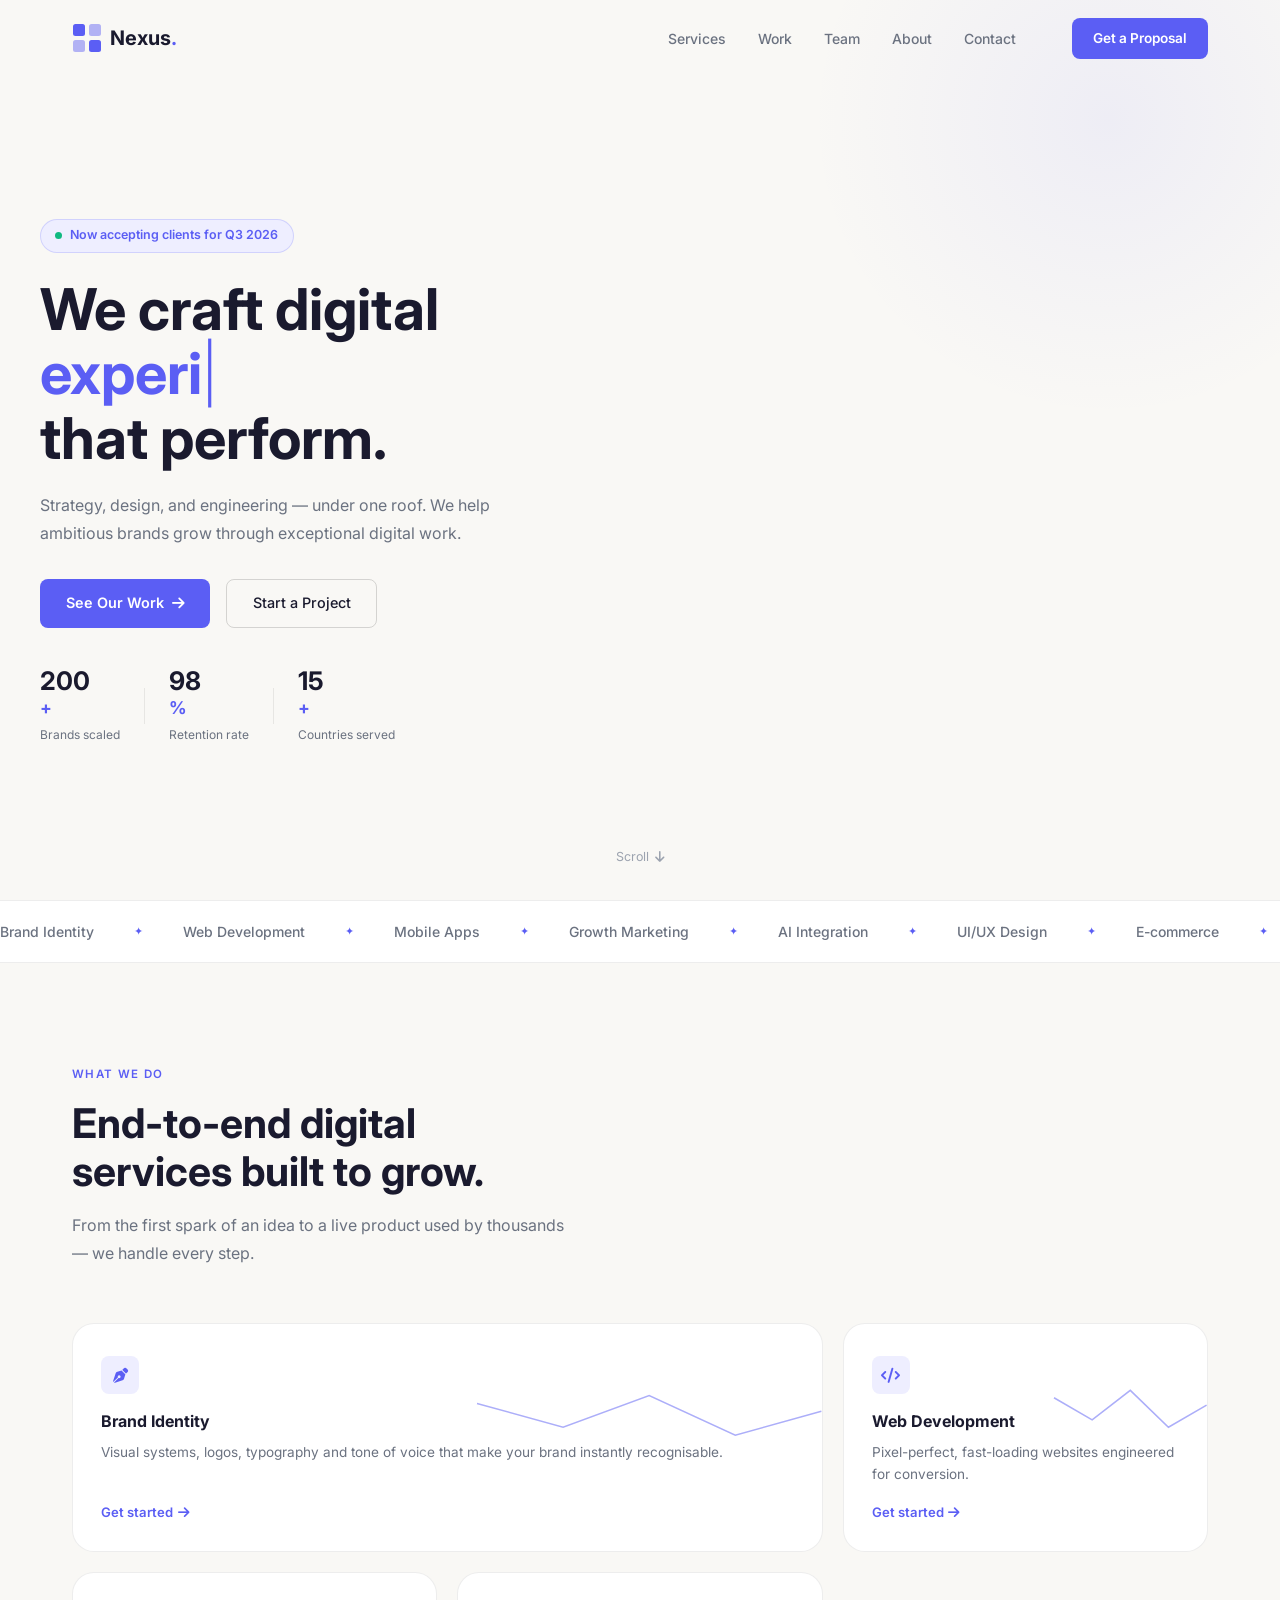
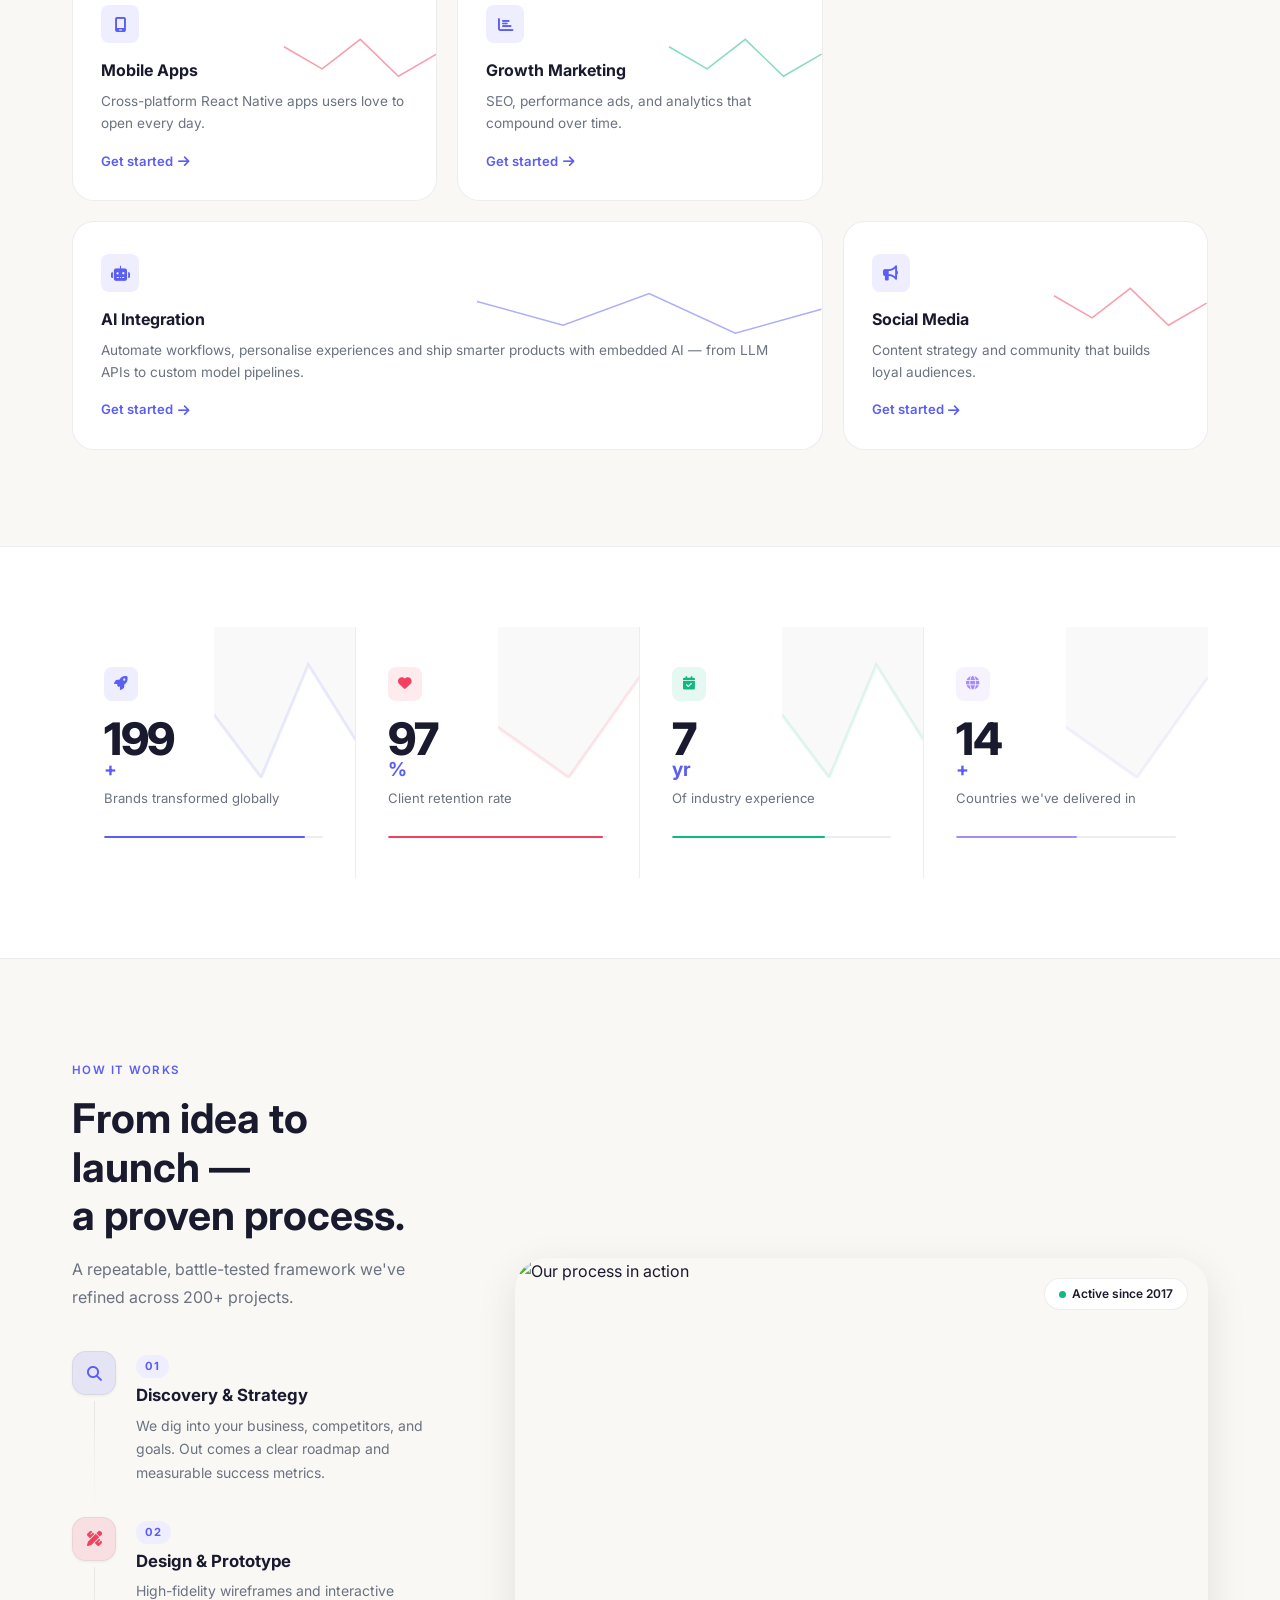
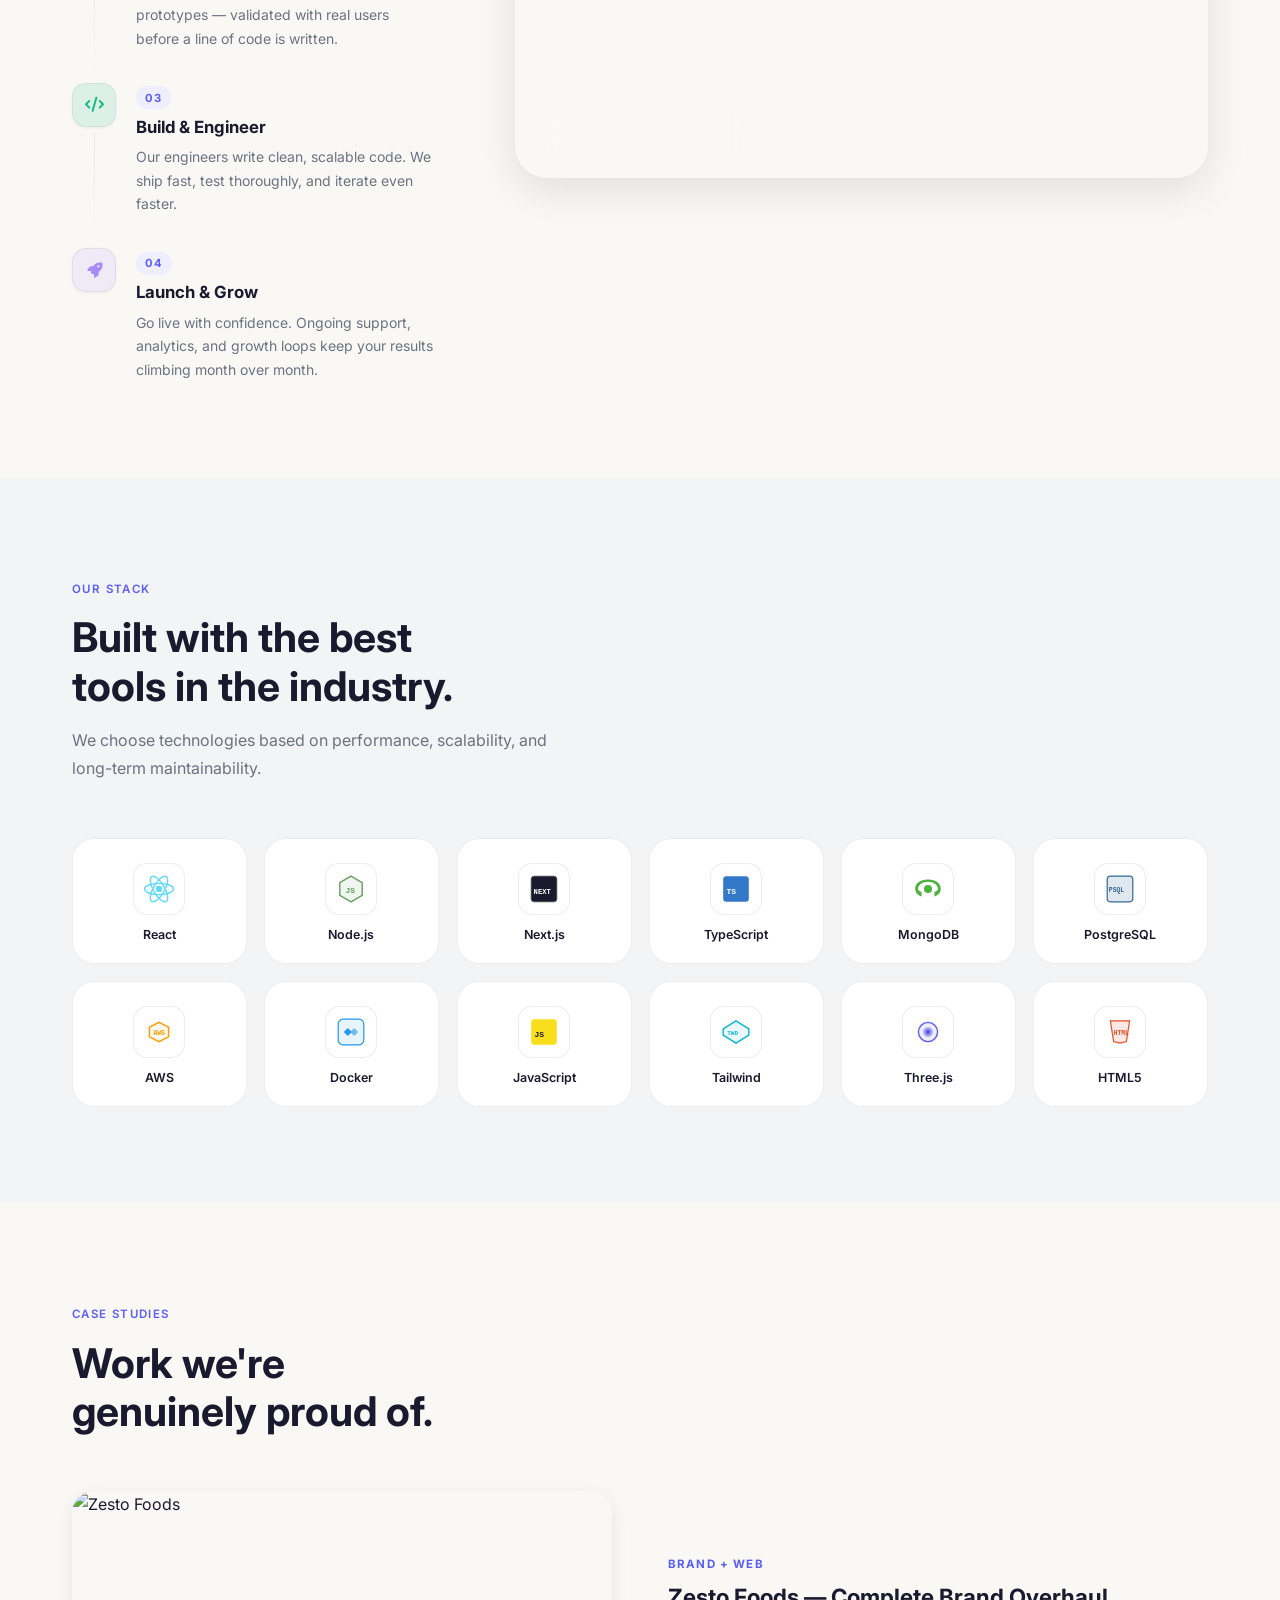
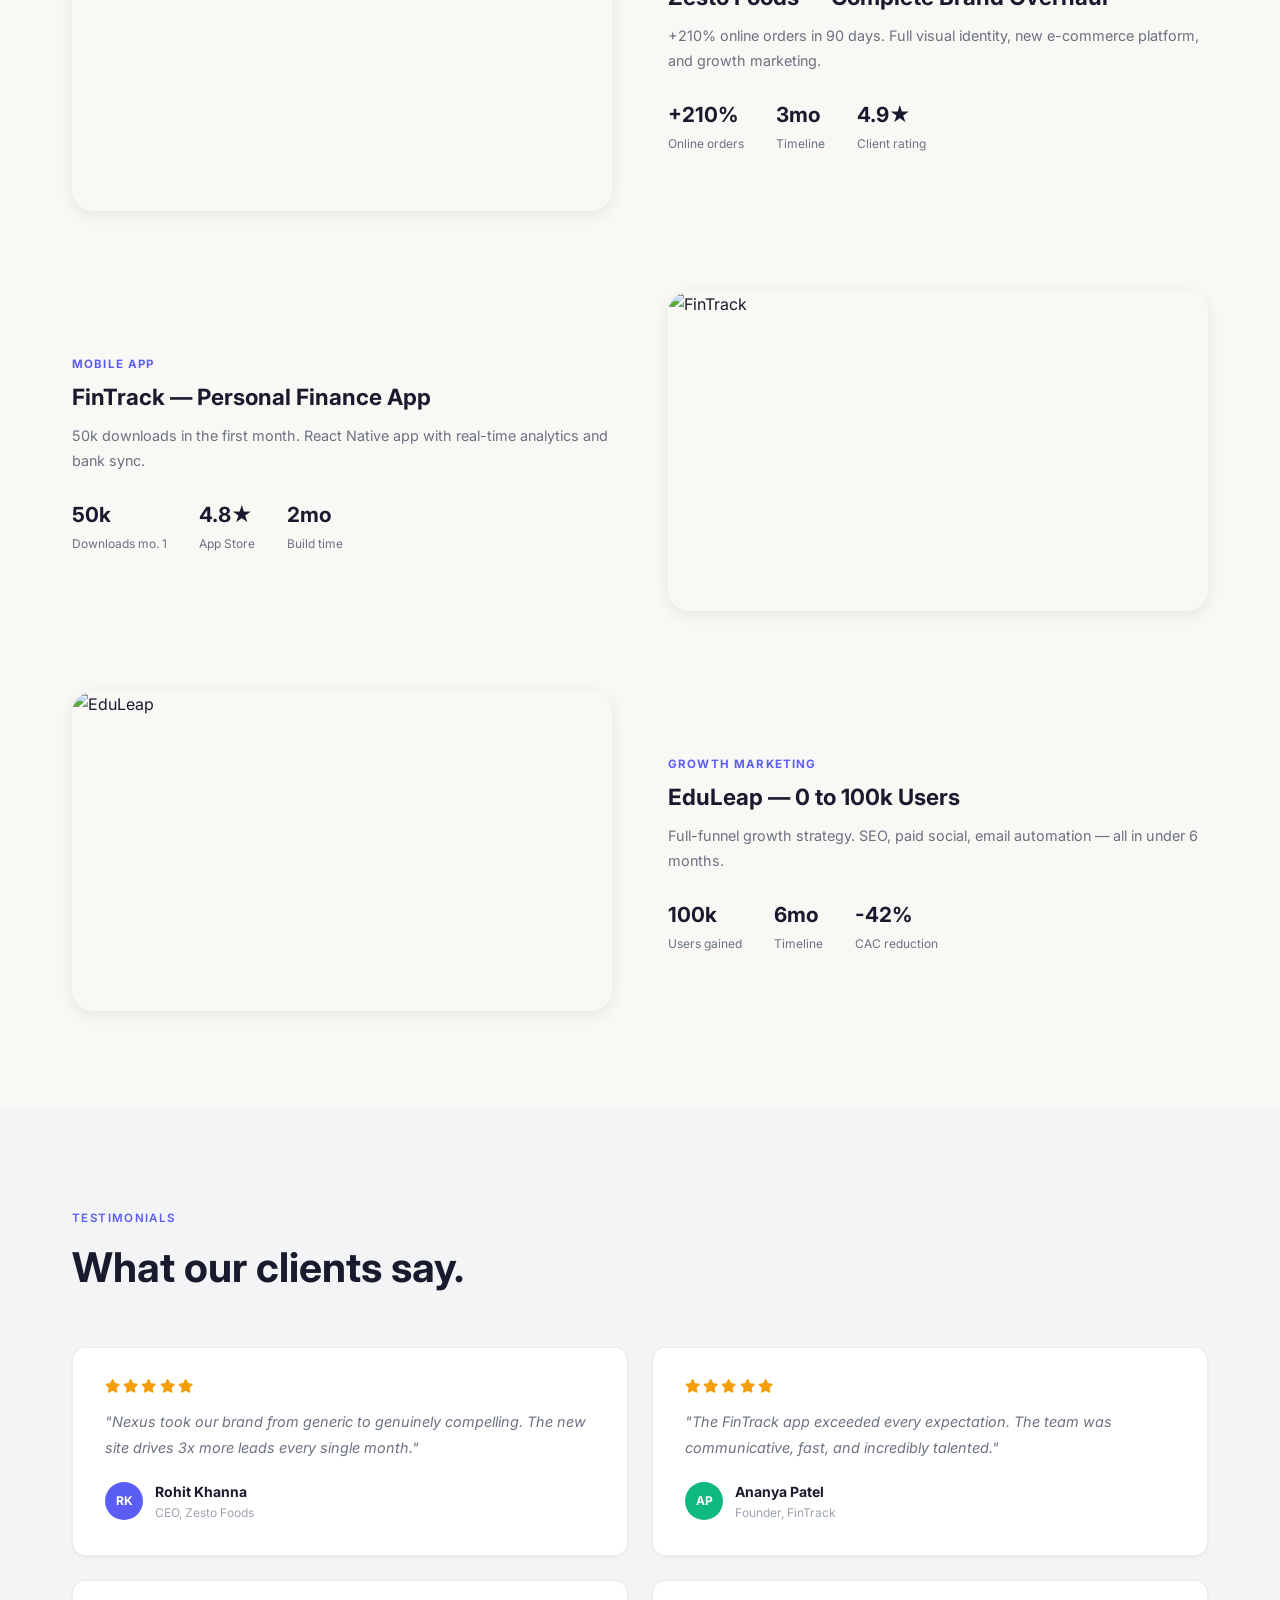
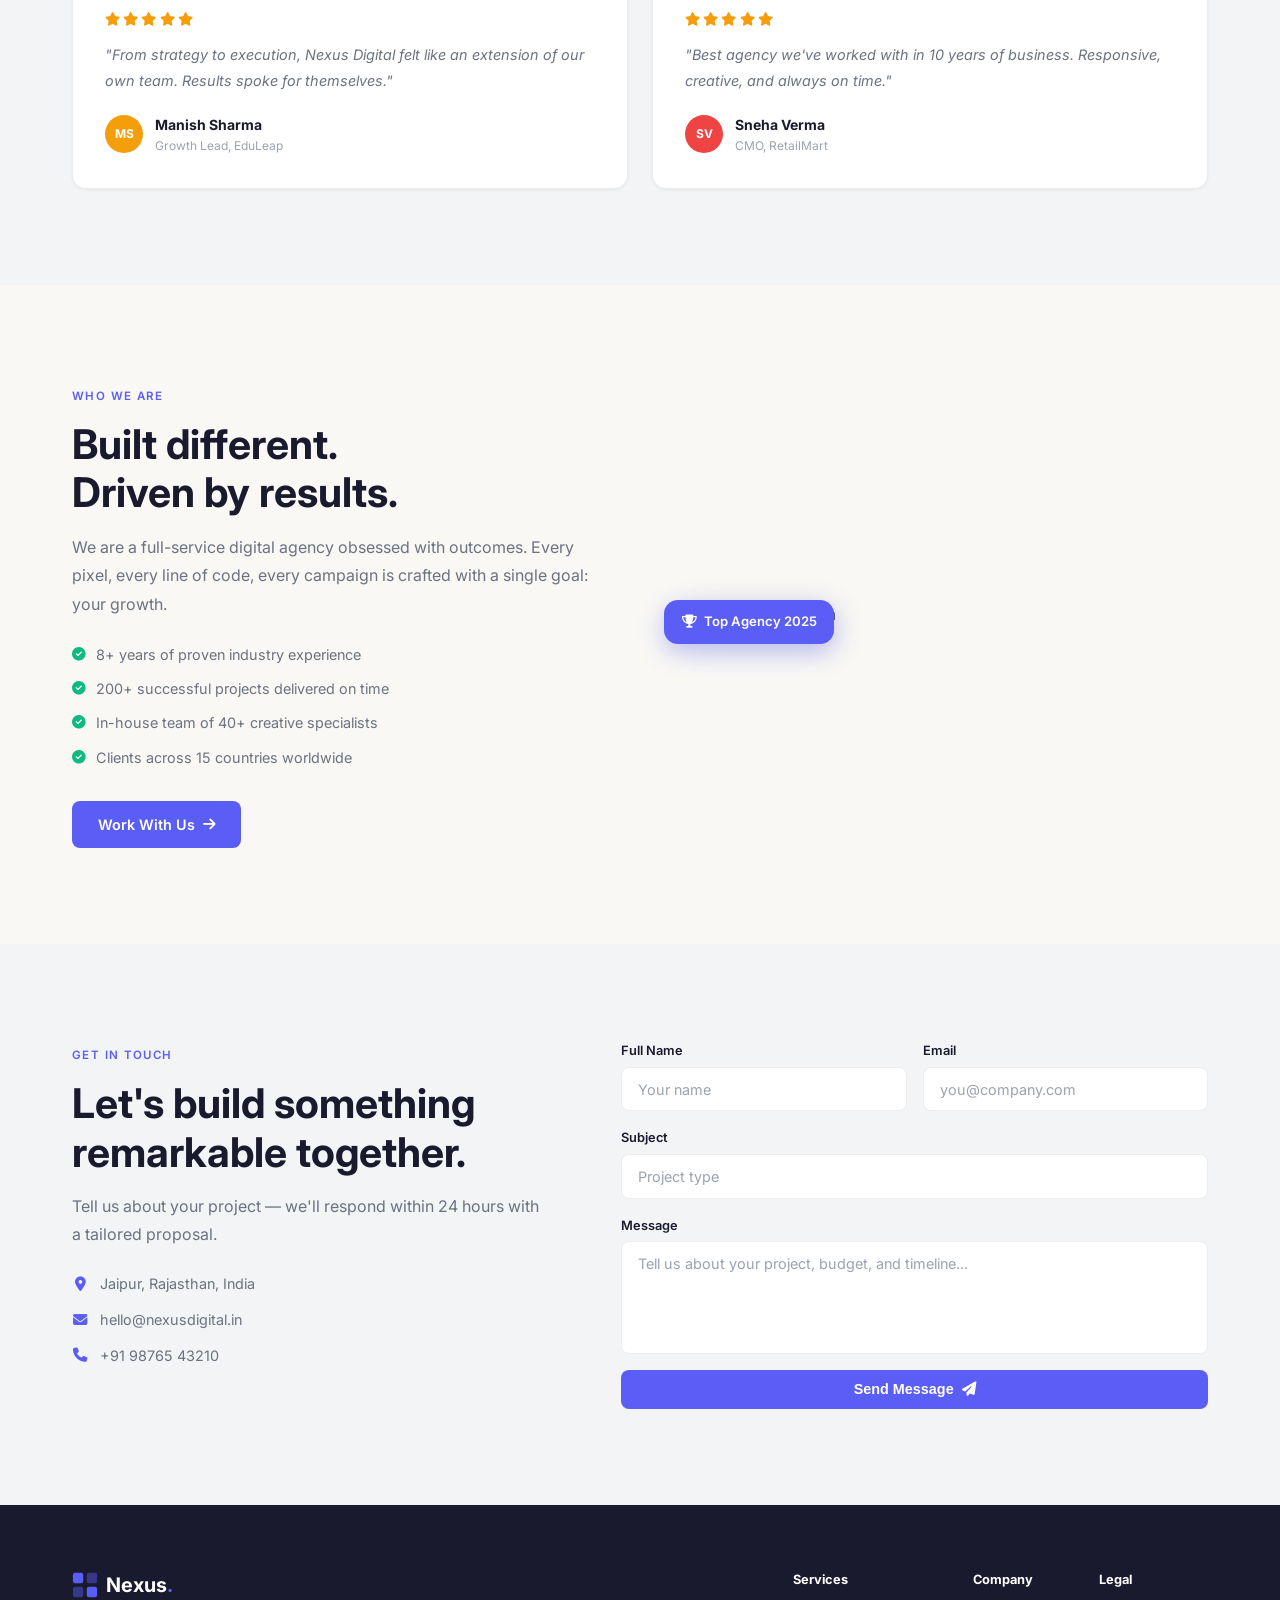
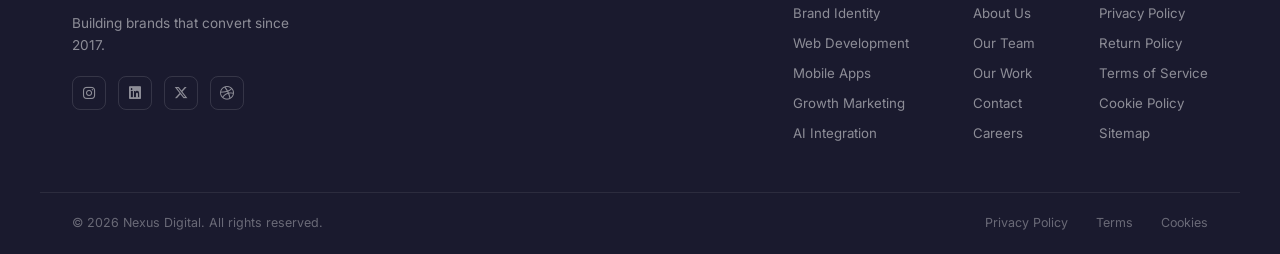
==== commit 21d1a74e: "update: header & footer links to separate pages (about, services, team, work, contact, privacy, etc." ====
--- a/index.html
+++ b/index.html
@@ -15,7 +15,7 @@
 <!-- ============ NAVBAR ============ -->
 <nav class="navbar" id="navbar">
   <div class="nav-inner">
-    <a href="#" class="logo">
+    <a href="index.html" class="logo">
       <svg width="30" height="30" viewBox="0 0 30 30" fill="none">
         <rect x="1" y="1" width="12" height="12" rx="2.5" fill="#5b5ef4"/>
         <rect x="17" y="1" width="12" height="12" rx="2.5" fill="#5b5ef4" opacity=".45"/>
@@ -25,14 +25,14 @@
       <span class="logo-text">Nexus<span class="dot">.</span></span>
     </a>
     <ul class="nav-links" id="navLinks">
-      <li><a href="#services">Services</a></li>
-      <li><a href="#process">Process</a></li>
-      <li><a href="#work">Work</a></li>
-      <li><a href="#about">About</a></li>
-      <li><a href="#contact">Contact</a></li>
+      <li><a href="services.html">Services</a></li>
+      <li><a href="work.html">Work</a></li>
+      <li><a href="team.html">Team</a></li>
+      <li><a href="about.html">About</a></li>
+      <li><a href="contact.html">Contact</a></li>
     </ul>
     <div class="nav-right">
-      <a href="#contact" class="nav-btn">Get a Proposal</a>
+      <a href="contact.html" class="nav-btn">Get a Proposal</a>
       <button class="burger" id="burger" aria-label="Menu"><span></span><span></span><span></span></button>
     </div>
   </div>
@@ -46,8 +46,8 @@
       <h1 class="hero-h1">We craft digital<br><span class="typed-wrap"><span id="typedText">experiences</span><span class="tcursor">|</span></span><br>that perform.</h1>
       <p class="hero-p">Strategy, design, and engineering — under one roof. We help ambitious brands grow through exceptional digital work.</p>
       <div class="hero-ctas">
-        <a href="#work" class="btn-solid">See Our Work <i class="fa-solid fa-arrow-right"></i></a>
-        <a href="#contact" class="btn-outline">Start a Project</a>
+        <a href="work.html" class="btn-solid">See Our Work <i class="fa-solid fa-arrow-right"></i></a>
+        <a href="contact.html" class="btn-outline">Start a Project</a>
       </div>
       <div class="hero-meta">
         <div class="meta-item"><strong id="c1">0</strong><span>+</span><p>Brands scaled</p></div>
@@ -100,7 +100,7 @@
           <div class="sb-icon"><i class="fa-solid fa-pen-nib"></i></div>
           <h3>Brand Identity</h3>
           <p>Visual systems, logos, typography and tone of voice that make your brand instantly recognisable.</p>
-          <a href="#contact" class="card-link">Get started <i class="fa-solid fa-arrow-right"></i></a>
+          <a href="contact.html" class="card-link">Get started <i class="fa-solid fa-arrow-right"></i></a>
         </div>
         <div class="sb-img-bg" style="background-image:url('https://images.unsplash.com/photo-1561070791-2526d30994b5?w=900&q=80')"></div>
         <svg class="sb-crack" viewBox="0 0 100 100" preserveAspectRatio="none"><polyline points="100,55 75,70 50,45 25,65 0,50" fill="none" stroke="rgba(91,94,244,0.5)" stroke-width="1.5" stroke-linejoin="miter" vector-effect="non-scaling-stroke"/></svg>
@@ -110,7 +110,7 @@
           <div class="sb-icon"><i class="fa-solid fa-code"></i></div>
           <h3>Web Development</h3>
           <p>Pixel-perfect, fast-loading websites engineered for conversion.</p>
-          <a href="#contact" class="card-link">Get started <i class="fa-solid fa-arrow-right"></i></a>
+          <a href="contact.html" class="card-link">Get started <i class="fa-solid fa-arrow-right"></i></a>
         </div>
         <div class="sb-img-bg" style="background-image:url('https://images.unsplash.com/photo-1547658719-da2b51169166?w=600&q=80')"></div>
         <svg class="sb-crack" viewBox="0 0 100 100" preserveAspectRatio="none"><polyline points="100,55 75,70 50,45 25,65 0,50" fill="none" stroke="rgba(91,94,244,0.5)" stroke-width="1.5" stroke-linejoin="miter" vector-effect="non-scaling-stroke"/></svg>
@@ -120,7 +120,7 @@
           <div class="sb-icon"><i class="fa-solid fa-mobile-screen"></i></div>
           <h3>Mobile Apps</h3>
           <p>Cross-platform React Native apps users love to open every day.</p>
-          <a href="#contact" class="card-link">Get started <i class="fa-solid fa-arrow-right"></i></a>
+          <a href="contact.html" class="card-link">Get started <i class="fa-solid fa-arrow-right"></i></a>
         </div>
         <div class="sb-img-bg" style="background-image:url('https://images.unsplash.com/photo-1512941937669-90a1b58e7e9c?w=600&q=80')"></div>
         <svg class="sb-crack" viewBox="0 0 100 100" preserveAspectRatio="none"><polyline points="100,55 75,70 50,45 25,65 0,50" fill="none" stroke="rgba(244,63,94,0.5)" stroke-width="1.5" stroke-linejoin="miter" vector-effect="non-scaling-stroke"/></svg>
@@ -130,7 +130,7 @@
           <div class="sb-icon"><i class="fa-solid fa-chart-bar"></i></div>
           <h3>Growth Marketing</h3>
           <p>SEO, performance ads, and analytics that compound over time.</p>
-          <a href="#contact" class="card-link">Get started <i class="fa-solid fa-arrow-right"></i></a>
+          <a href="contact.html" class="card-link">Get started <i class="fa-solid fa-arrow-right"></i></a>
         </div>
         <div class="sb-img-bg" style="background-image:url('https://images.unsplash.com/photo-1533750349088-cd871a92f312?w=600&q=80')"></div>
         <svg class="sb-crack" viewBox="0 0 100 100" preserveAspectRatio="none"><polyline points="100,55 75,70 50,45 25,65 0,50" fill="none" stroke="rgba(16,185,129,0.5)" stroke-width="1.5" stroke-linejoin="miter" vector-effect="non-scaling-stroke"/></svg>
@@ -140,7 +140,7 @@
           <div class="sb-icon"><i class="fa-solid fa-robot"></i></div>
           <h3>AI Integration</h3>
           <p>Automate workflows, personalise experiences and ship smarter products with embedded AI — from LLM APIs to custom model pipelines.</p>
-          <a href="#contact" class="card-link">Get started <i class="fa-solid fa-arrow-right"></i></a>
+          <a href="contact.html" class="card-link">Get started <i class="fa-solid fa-arrow-right"></i></a>
         </div>
         <div class="sb-img-bg" style="background-image:url('https://images.unsplash.com/photo-1677442135703-1787eea5ce01?w=900&q=80')"></div>
         <svg class="sb-crack" viewBox="0 0 100 100" preserveAspectRatio="none"><polyline points="100,55 75,70 50,45 25,65 0,50" fill="none" stroke="rgba(91,94,244,0.5)" stroke-width="1.5" stroke-linejoin="miter" vector-effect="non-scaling-stroke"/></svg>
@@ -150,7 +150,7 @@
           <div class="sb-icon"><i class="fa-solid fa-bullhorn"></i></div>
           <h3>Social Media</h3>
           <p>Content strategy and community that builds loyal audiences.</p>
-          <a href="#contact" class="card-link">Get started <i class="fa-solid fa-arrow-right"></i></a>
+          <a href="contact.html" class="card-link">Get started <i class="fa-solid fa-arrow-right"></i></a>
         </div>
         <div class="sb-img-bg" style="background-image:url('https://images.unsplash.com/photo-1611162617213-7d7a39e9b1d7?w=600&q=80')"></div>
         <svg class="sb-crack" viewBox="0 0 100 100" preserveAspectRatio="none"><polyline points="100,55 75,70 50,45 25,65 0,50" fill="none" stroke="rgba(244,63,94,0.5)" stroke-width="1.5" stroke-linejoin="miter" vector-effect="non-scaling-stroke"/></svg>
@@ -246,7 +246,6 @@
     </div>
 
     <div class="tc-grid">
-
       <div class="tc-card reveal" style="--delay:0s">
         <div class="tc-icon-wrap" style="--glow:#61dafb">
           <svg viewBox="0 0 40 40" fill="none" xmlns="http://www.w3.org/2000/svg">
@@ -259,7 +258,6 @@
         <span>React</span>
         <div class="tc-glow" style="--gc:#61dafb"></div>
       </div>
-
       <div class="tc-card reveal" style="--delay:0.06s">
         <div class="tc-icon-wrap" style="--glow:#68a063">
           <svg viewBox="0 0 40 40" fill="none" xmlns="http://www.w3.org/2000/svg">
@@ -270,7 +268,6 @@
         <span>Node.js</span>
         <div class="tc-glow" style="--gc:#68a063"></div>
       </div>
-
       <div class="tc-card reveal" style="--delay:0.12s">
         <div class="tc-icon-wrap" style="--glow:#000000">
           <svg viewBox="0 0 40 40" fill="none" xmlns="http://www.w3.org/2000/svg">
@@ -281,7 +278,6 @@
         <span>Next.js</span>
         <div class="tc-glow" style="--gc:#888"></div>
       </div>
-
       <div class="tc-card reveal" style="--delay:0.18s">
         <div class="tc-icon-wrap" style="--glow:#3178c6">
           <svg viewBox="0 0 40 40" fill="none" xmlns="http://www.w3.org/2000/svg">
@@ -292,7 +288,6 @@
         <span>TypeScript</span>
         <div class="tc-glow" style="--gc:#3178c6"></div>
       </div>
-
       <div class="tc-card reveal" style="--delay:0.24s">
         <div class="tc-icon-wrap" style="--glow:#4db33d">
           <svg viewBox="0 0 40 40" fill="none" xmlns="http://www.w3.org/2000/svg">
@@ -303,7 +298,6 @@
         <span>MongoDB</span>
         <div class="tc-glow" style="--gc:#4db33d"></div>
       </div>
-
       <div class="tc-card reveal" style="--delay:0.30s">
         <div class="tc-icon-wrap" style="--glow:#336791">
           <svg viewBox="0 0 40 40" fill="none" xmlns="http://www.w3.org/2000/svg">
@@ -314,7 +308,6 @@
         <span>PostgreSQL</span>
         <div class="tc-glow" style="--gc:#336791"></div>
       </div>
-
       <div class="tc-card reveal" style="--delay:0.36s">
         <div class="tc-icon-wrap" style="--glow:#ff9900">
           <svg viewBox="0 0 40 40" fill="none" xmlns="http://www.w3.org/2000/svg">
@@ -325,7 +318,6 @@
         <span>AWS</span>
         <div class="tc-glow" style="--gc:#ff9900"></div>
       </div>
-
       <div class="tc-card reveal" style="--delay:0.42s">
         <div class="tc-icon-wrap" style="--glow:#2496ed">
           <svg viewBox="0 0 40 40" fill="none" xmlns="http://www.w3.org/2000/svg">
@@ -337,7 +329,6 @@
         <span>Docker</span>
         <div class="tc-glow" style="--gc:#2496ed"></div>
       </div>
-
       <div class="tc-card reveal" style="--delay:0.48s">
         <div class="tc-icon-wrap" style="--glow:#f7df1e">
           <svg viewBox="0 0 40 40" fill="none" xmlns="http://www.w3.org/2000/svg">
@@ -348,7 +339,6 @@
         <span>JavaScript</span>
         <div class="tc-glow" style="--gc:#f7df1e"></div>
       </div>
-
       <div class="tc-card reveal" style="--delay:0.54s">
         <div class="tc-icon-wrap" style="--glow:#06b6d4">
           <svg viewBox="0 0 40 40" fill="none" xmlns="http://www.w3.org/2000/svg">
@@ -359,7 +349,6 @@
         <span>Tailwind</span>
         <div class="tc-glow" style="--gc:#06b6d4"></div>
       </div>
-
       <div class="tc-card reveal" style="--delay:0.60s">
         <div class="tc-icon-wrap" style="--glow:#5b5ef4">
           <svg viewBox="0 0 40 40" fill="none" xmlns="http://www.w3.org/2000/svg">
@@ -371,7 +360,6 @@
         <span>Three.js</span>
         <div class="tc-glow" style="--gc:#5b5ef4"></div>
       </div>
-
       <div class="tc-card reveal" style="--delay:0.66s">
         <div class="tc-icon-wrap" style="--glow:#e34f26">
           <svg viewBox="0 0 40 40" fill="none" xmlns="http://www.w3.org/2000/svg">
@@ -382,7 +370,6 @@
         <span>HTML5</span>
         <div class="tc-glow" style="--gc:#e34f26"></div>
       </div>
-
     </div>
   </div>
 </section>
@@ -437,7 +424,7 @@
         <li><i class="fa-solid fa-circle-check"></i> In-house team of 40+ creative specialists</li>
         <li><i class="fa-solid fa-circle-check"></i> Clients across 15 countries worldwide</li>
       </ul>
-      <a href="#contact" class="btn-solid">Work With Us <i class="fa-solid fa-arrow-right"></i></a>
+      <a href="contact.html" class="btn-solid">Work With Us <i class="fa-solid fa-arrow-right"></i></a>
     </div>
     <div class="about-right reveal">
       <div class="about-img-wrap">
@@ -477,7 +464,7 @@
 <footer class="footer">
   <div class="footer-top">
     <div class="footer-brand">
-      <a href="#" class="logo">
+      <a href="index.html" class="logo">
         <svg width="26" height="26" viewBox="0 0 30 30" fill="none">
           <rect x="1" y="1" width="12" height="12" rx="2.5" fill="#5b5ef4"/>
           <rect x="17" y="1" width="12" height="12" rx="2.5" fill="#5b5ef4" opacity=".45"/>
@@ -497,24 +484,37 @@
     <div class="footer-nav">
       <div>
         <h5>Services</h5>
-        <a href="#services">Brand Identity</a>
-        <a href="#services">Web Development</a>
-        <a href="#services">Mobile Apps</a>
-        <a href="#services">Growth Marketing</a>
-        <a href="#services">AI Integration</a>
+        <a href="services.html">Brand Identity</a>
+        <a href="services.html">Web Development</a>
+        <a href="services.html">Mobile Apps</a>
+        <a href="services.html">Growth Marketing</a>
+        <a href="services.html">AI Integration</a>
       </div>
       <div>
         <h5>Company</h5>
-        <a href="#about">About Us</a>
-        <a href="#work">Our Work</a>
-        <a href="#process">Process</a>
-        <a href="#contact">Contact</a>
+        <a href="about.html">About Us</a>
+        <a href="team.html">Our Team</a>
+        <a href="work.html">Our Work</a>
+        <a href="contact.html">Contact</a>
+        <a href="careers.html">Careers</a>
+      </div>
+      <div>
+        <h5>Legal</h5>
+        <a href="privacy-policy.html">Privacy Policy</a>
+        <a href="return-policy.html">Return Policy</a>
+        <a href="terms.html">Terms of Service</a>
+        <a href="cookie-policy.html">Cookie Policy</a>
+        <a href="sitemap.html">Sitemap</a>
       </div>
     </div>
   </div>
   <div class="footer-bottom">
-    <p>&copy; 2025 Nexus Digital. All rights reserved.</p>
-    <div><a href="#">Privacy Policy</a> <a href="#">Terms</a></div>
+    <p>&copy; 2026 Nexus Digital. All rights reserved.</p>
+    <div>
+      <a href="privacy-policy.html">Privacy Policy</a>
+      <a href="terms.html">Terms</a>
+      <a href="cookie-policy.html">Cookies</a>
+    </div>
   </div>
 </footer>
 
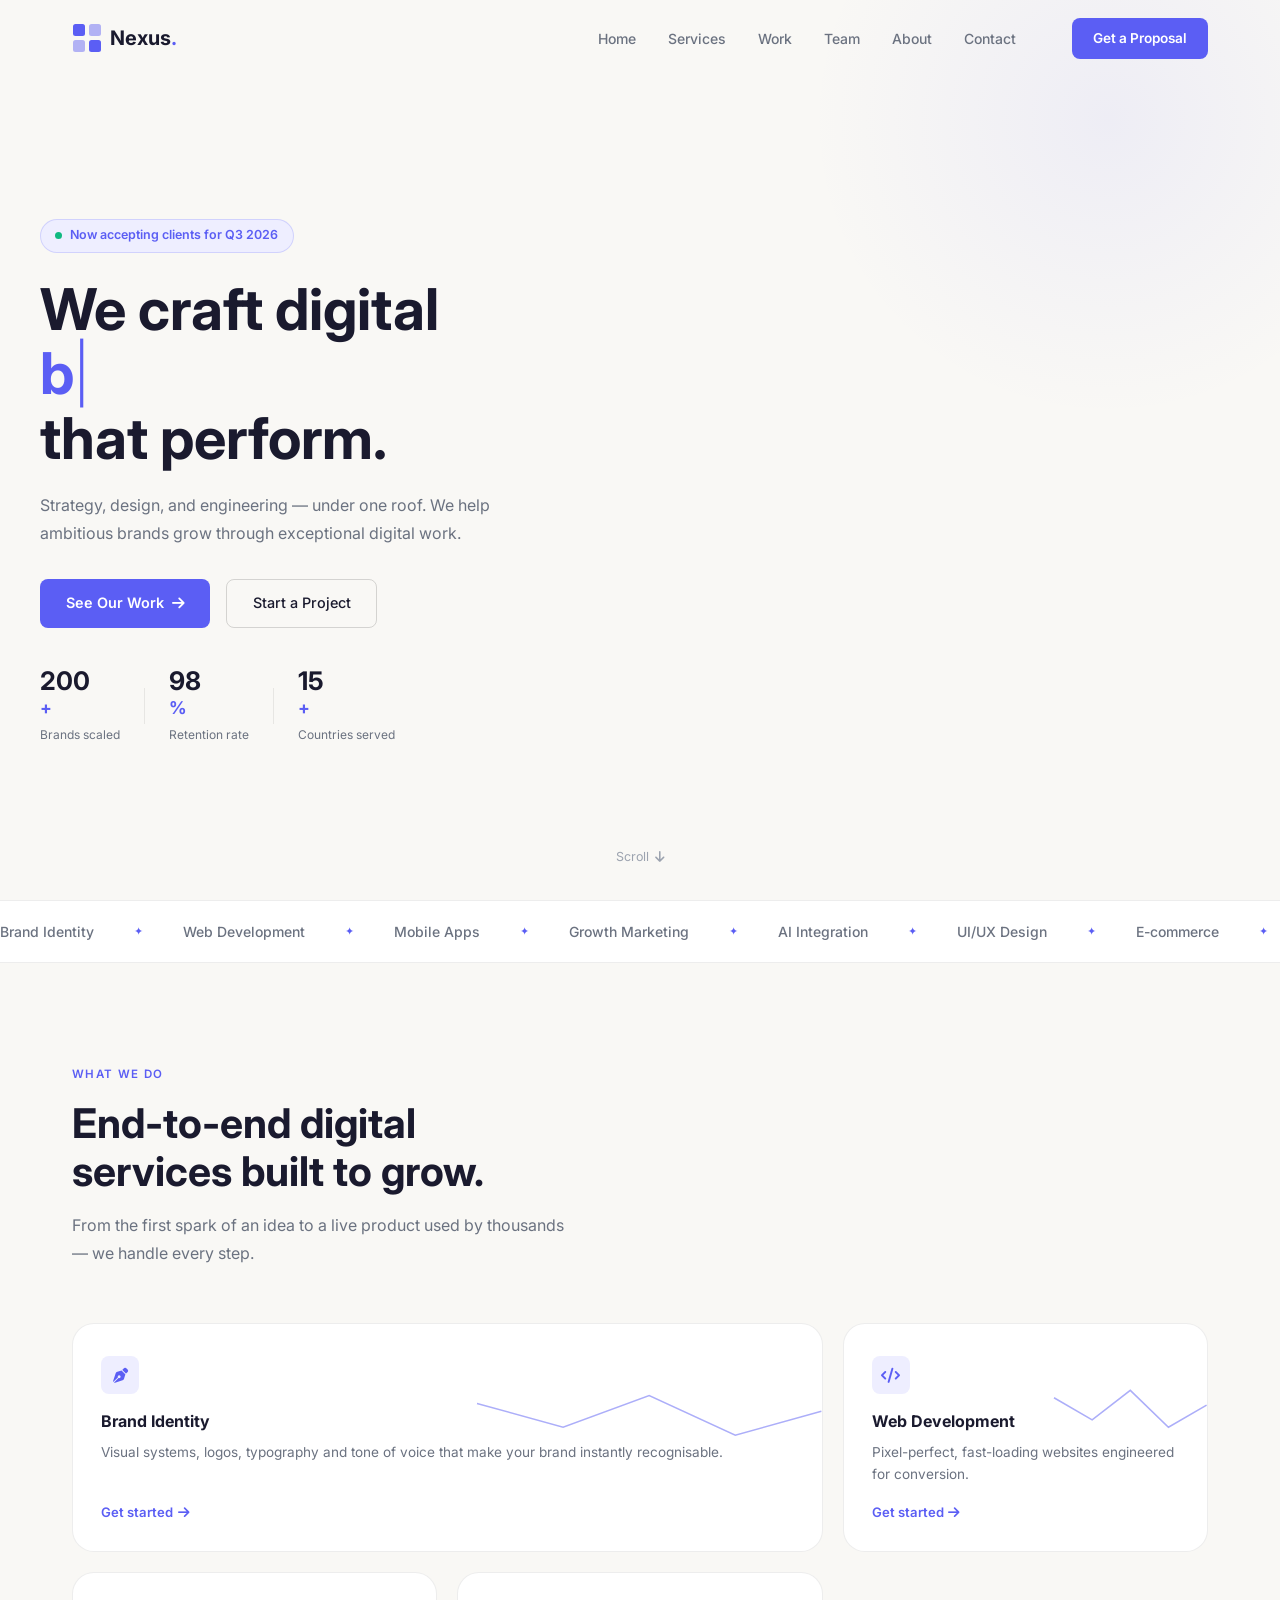
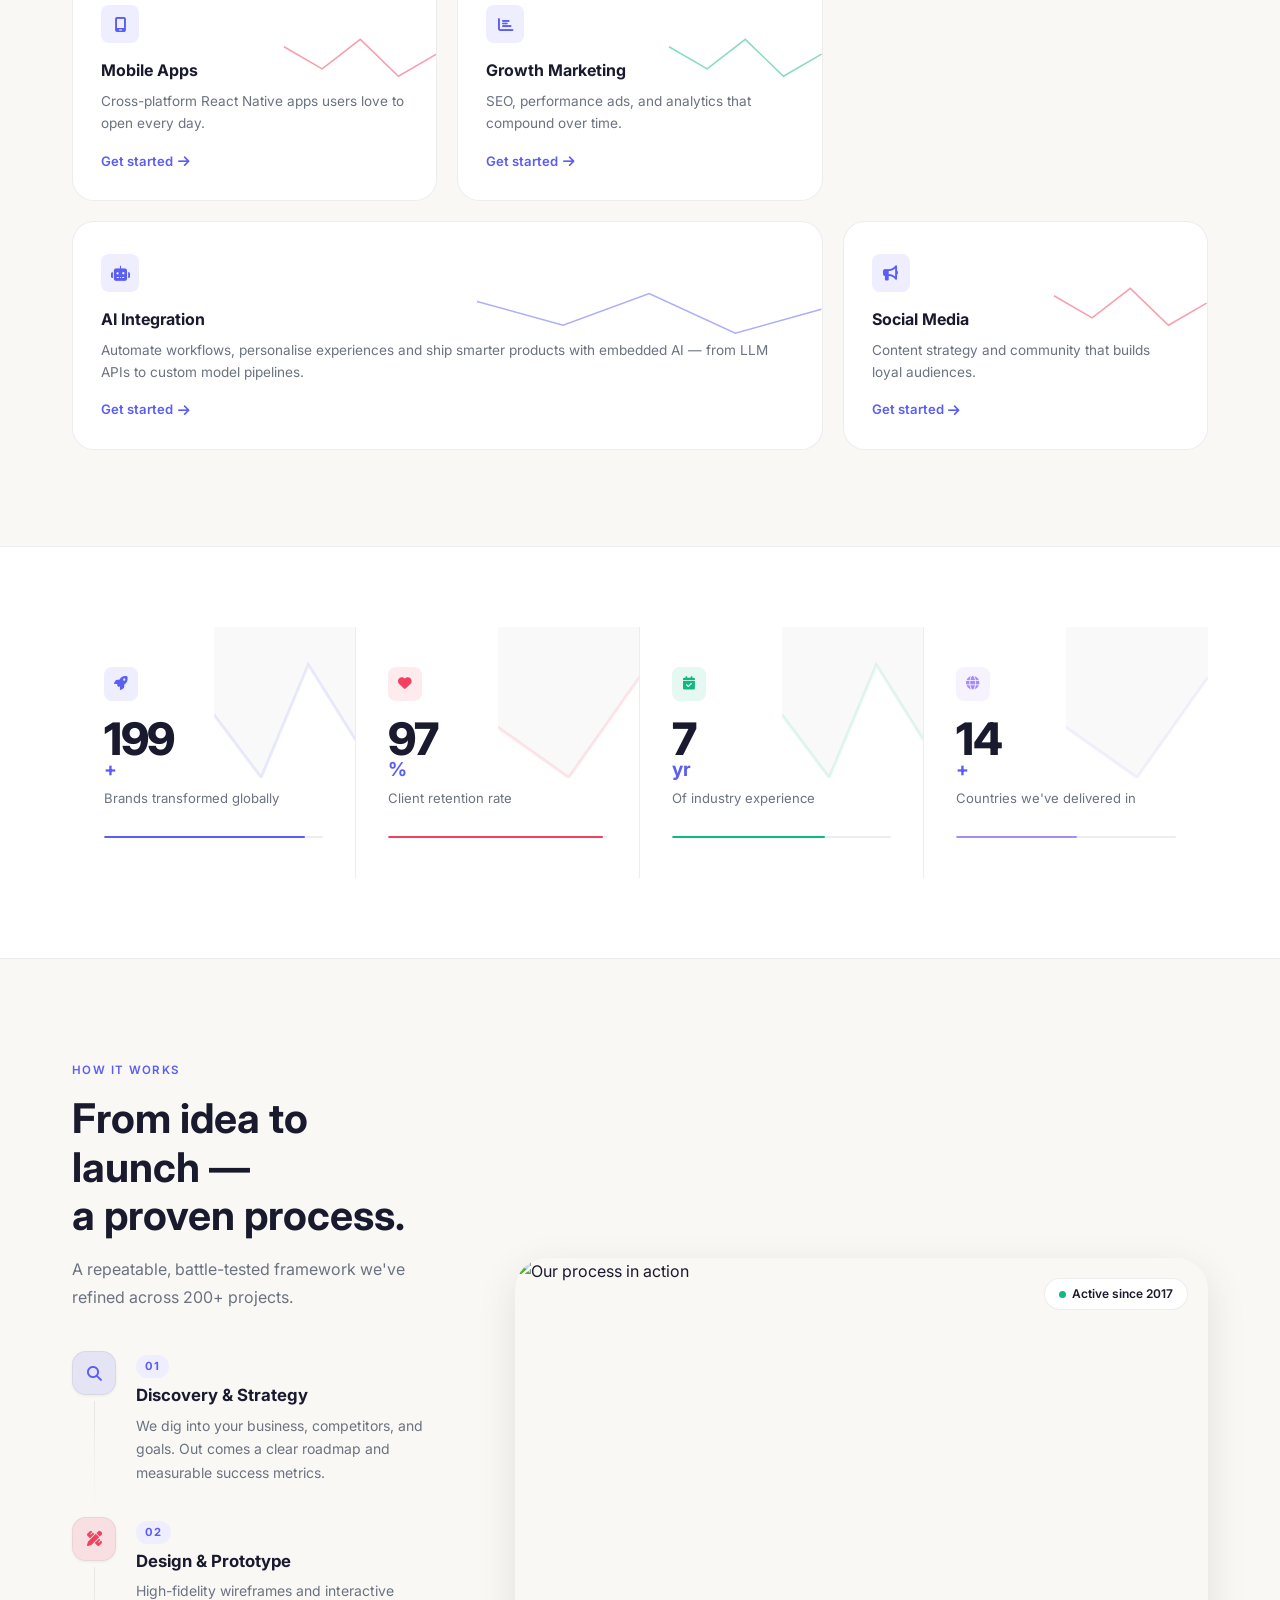
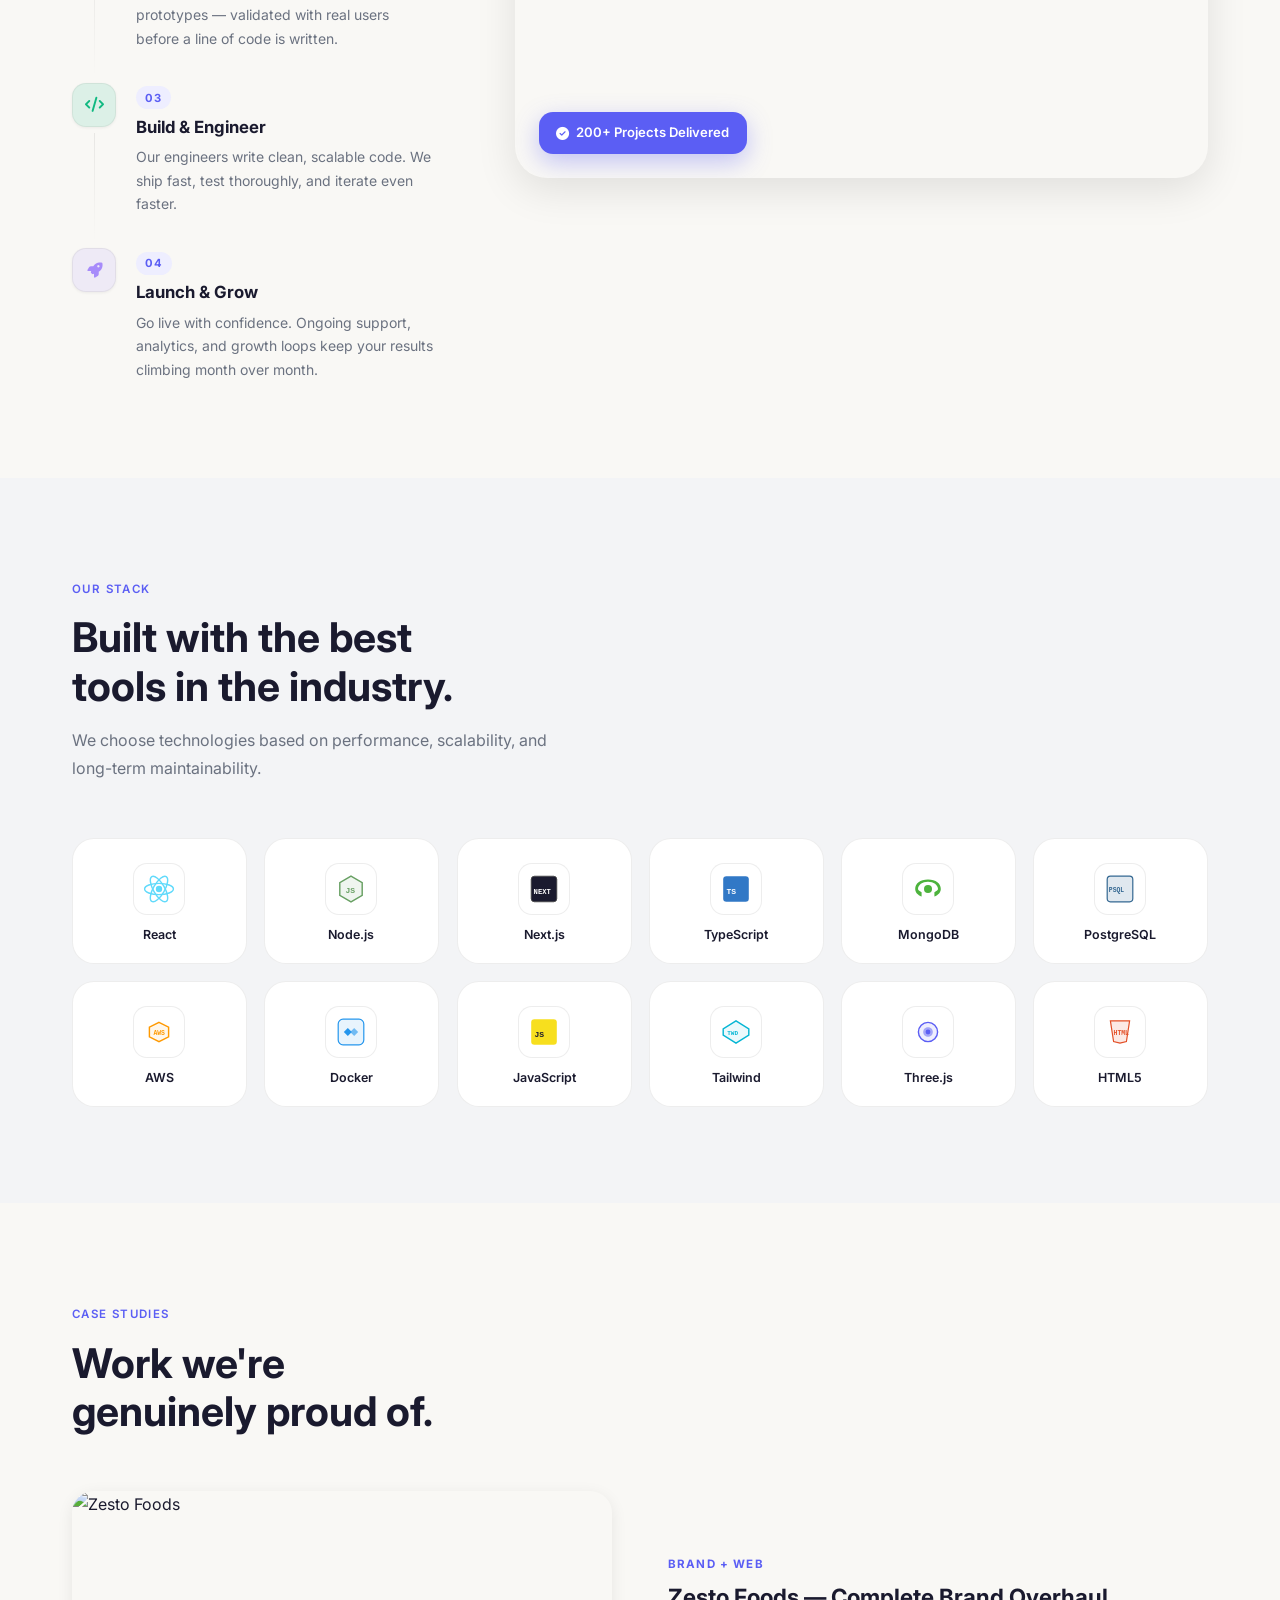
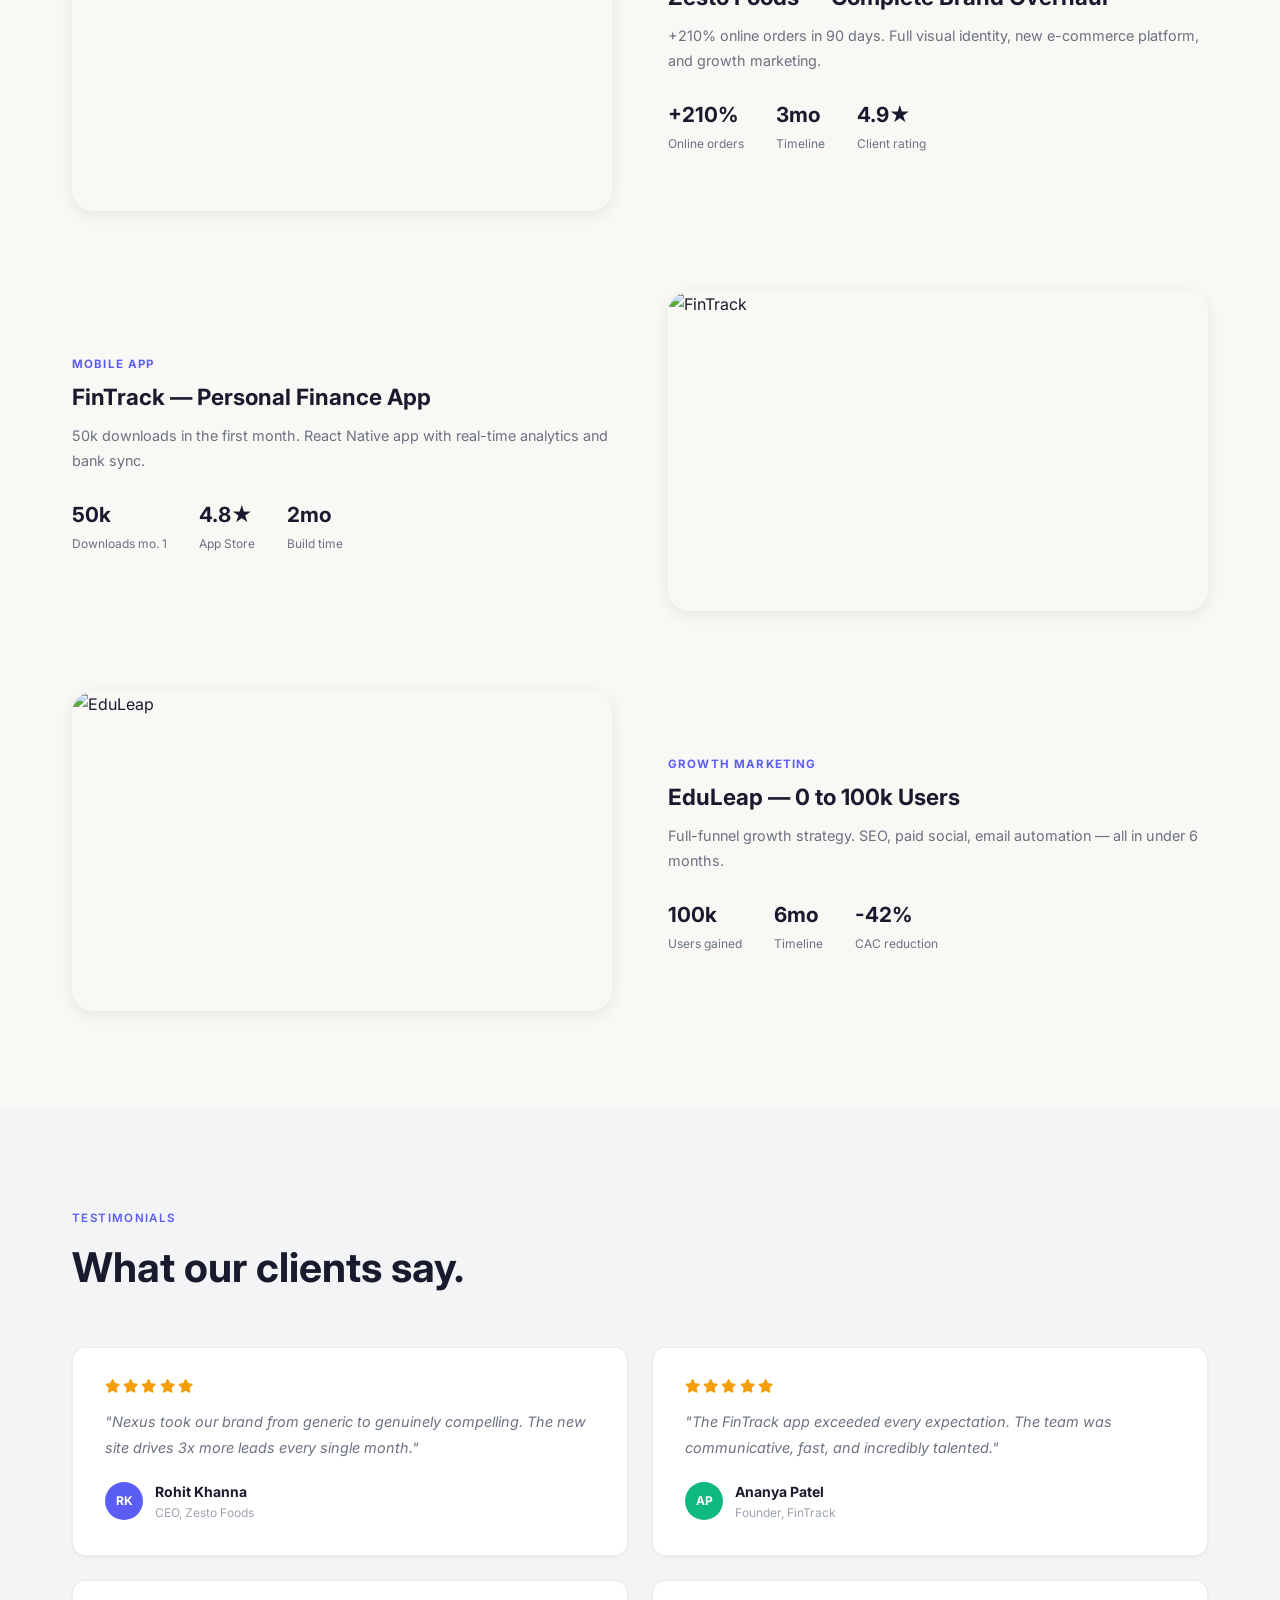
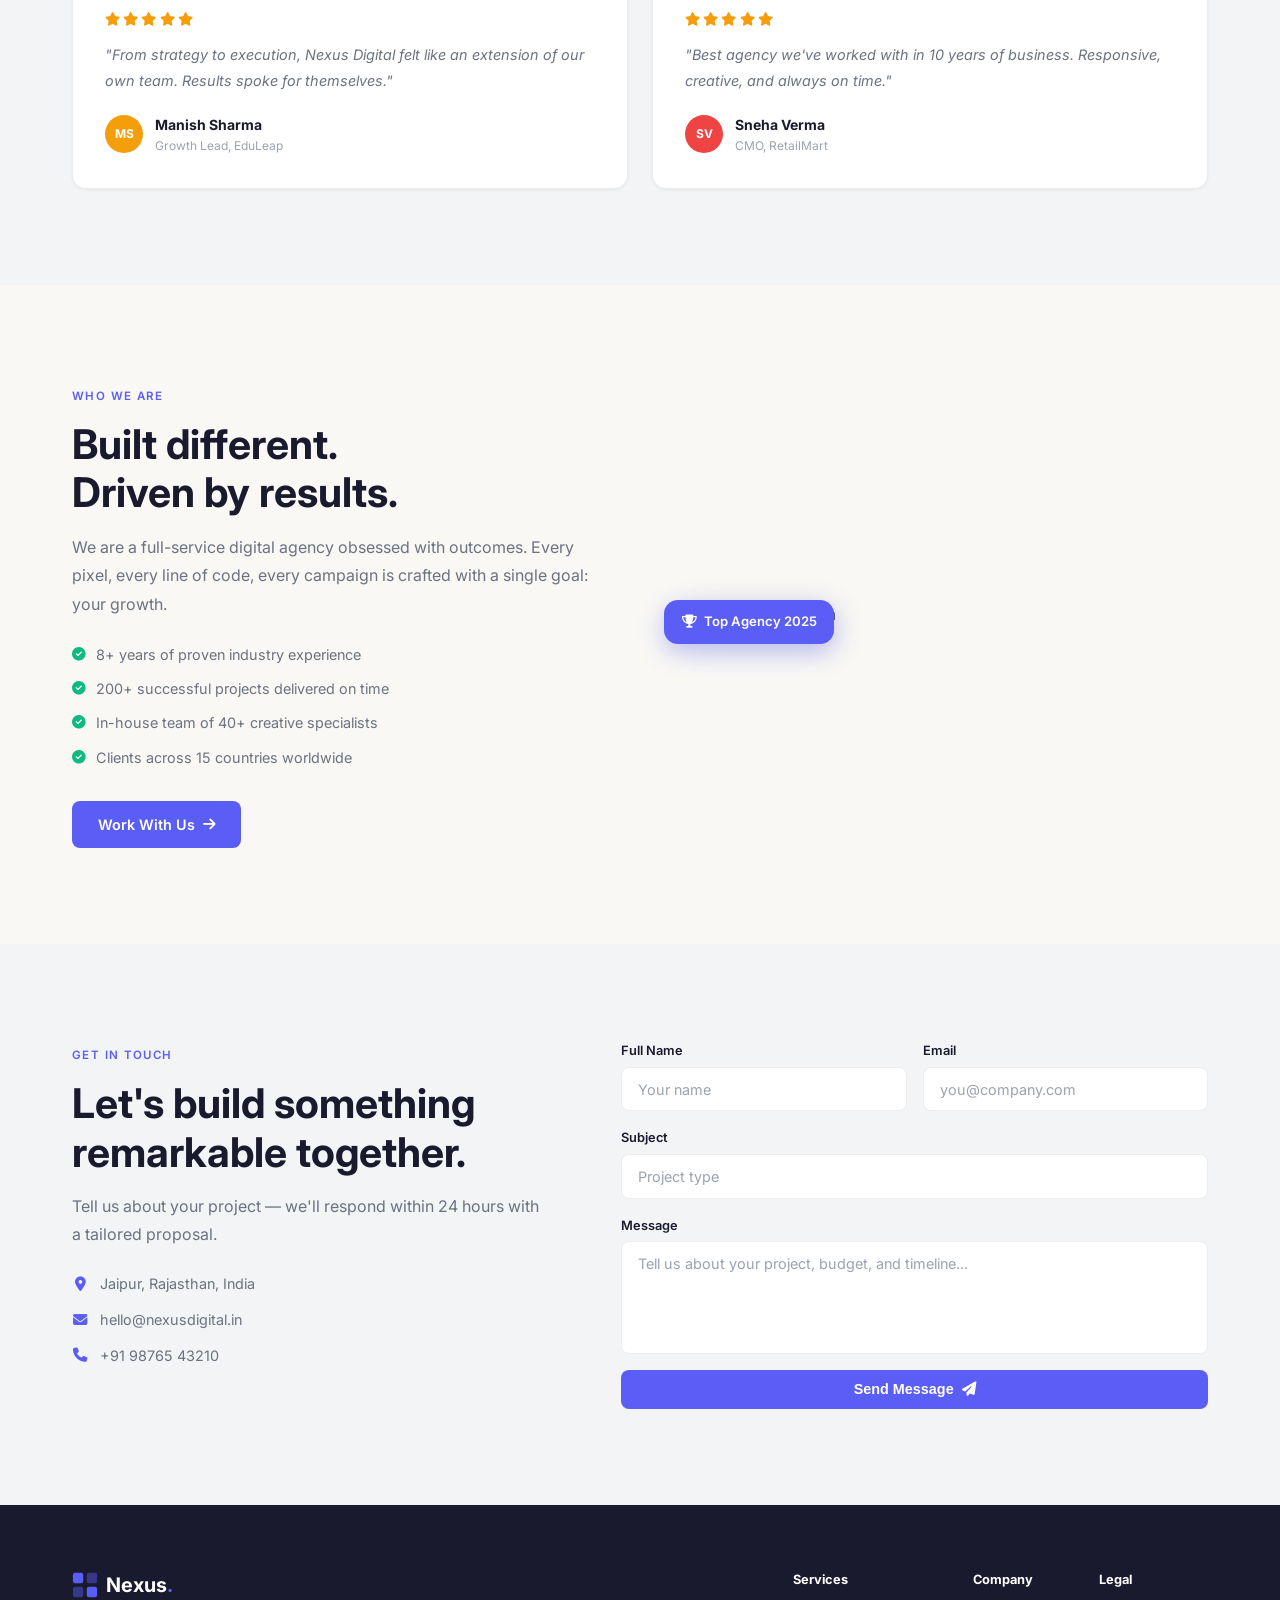
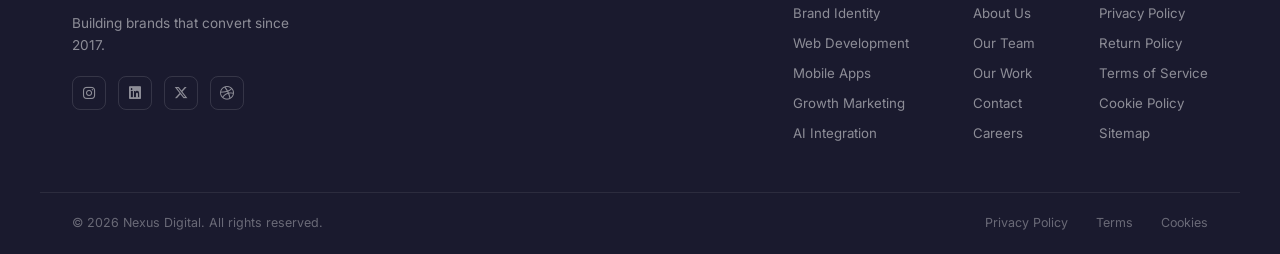
==== commit 6fced2b2: "fix: add Home link in navbar" ====
--- a/index.html
+++ b/index.html
@@ -25,6 +25,7 @@
       <span class="logo-text">Nexus<span class="dot">.</span></span>
     </a>
     <ul class="nav-links" id="navLinks">
+      <li><a href="index.html">Home</a></li>
       <li><a href="services.html">Services</a></li>
       <li><a href="work.html">Work</a></li>
       <li><a href="team.html">Team</a></li>
@@ -244,132 +245,19 @@
       <h2 class="section-title">Built with the best<br>tools in the industry.</h2>
       <p class="section-sub">We choose technologies based on performance, scalability, and long-term maintainability.</p>
     </div>
-
     <div class="tc-grid">
-      <div class="tc-card reveal" style="--delay:0s">
-        <div class="tc-icon-wrap" style="--glow:#61dafb">
-          <svg viewBox="0 0 40 40" fill="none" xmlns="http://www.w3.org/2000/svg">
-            <circle cx="20" cy="20" r="4" fill="#61dafb"/>
-            <ellipse cx="20" cy="20" rx="18" ry="7" stroke="#61dafb" stroke-width="1.8" fill="none"/>
-            <ellipse cx="20" cy="20" rx="18" ry="7" stroke="#61dafb" stroke-width="1.8" fill="none" transform="rotate(60 20 20)"/>
-            <ellipse cx="20" cy="20" rx="18" ry="7" stroke="#61dafb" stroke-width="1.8" fill="none" transform="rotate(120 20 20)"/>
-          </svg>
-        </div>
-        <span>React</span>
-        <div class="tc-glow" style="--gc:#61dafb"></div>
-      </div>
-      <div class="tc-card reveal" style="--delay:0.06s">
-        <div class="tc-icon-wrap" style="--glow:#68a063">
-          <svg viewBox="0 0 40 40" fill="none" xmlns="http://www.w3.org/2000/svg">
-            <path d="M20 4 L34 12 L34 28 L20 36 L6 28 L6 12 Z" stroke="#68a063" stroke-width="1.8" fill="rgba(104,160,99,0.1)"/>
-            <text x="13" y="25" font-size="10" fill="#68a063" font-family="monospace" font-weight="700">JS</text>
-          </svg>
-        </div>
-        <span>Node.js</span>
-        <div class="tc-glow" style="--gc:#68a063"></div>
-      </div>
-      <div class="tc-card reveal" style="--delay:0.12s">
-        <div class="tc-icon-wrap" style="--glow:#000000">
-          <svg viewBox="0 0 40 40" fill="none" xmlns="http://www.w3.org/2000/svg">
-            <rect x="4" y="4" width="32" height="32" rx="4" fill="#1a1a2e" stroke="#444" stroke-width="1"/>
-            <text x="7" y="26" font-size="9" fill="white" font-family="monospace" font-weight="700">NEXT</text>
-          </svg>
-        </div>
-        <span>Next.js</span>
-        <div class="tc-glow" style="--gc:#888"></div>
-      </div>
-      <div class="tc-card reveal" style="--delay:0.18s">
-        <div class="tc-icon-wrap" style="--glow:#3178c6">
-          <svg viewBox="0 0 40 40" fill="none" xmlns="http://www.w3.org/2000/svg">
-            <rect x="4" y="4" width="32" height="32" rx="4" fill="#3178c6"/>
-            <text x="8" y="26" font-size="10" fill="white" font-family="monospace" font-weight="700">TS</text>
-          </svg>
-        </div>
-        <span>TypeScript</span>
-        <div class="tc-glow" style="--gc:#3178c6"></div>
-      </div>
-      <div class="tc-card reveal" style="--delay:0.24s">
-        <div class="tc-icon-wrap" style="--glow:#4db33d">
-          <svg viewBox="0 0 40 40" fill="none" xmlns="http://www.w3.org/2000/svg">
-            <path d="M20 8 C10 8 4 13 4 20 C4 24 7 27.5 12 29.5 L12 24 C9 22.5 7.5 21.5 7.5 20 C7.5 15 13 11 20 11 C27 11 32.5 15 32.5 20 C32.5 21.5 31 22.5 28 24 L28 29.5 C33 27.5 36 24 36 20 C36 13 30 8 20 8Z" fill="#4db33d"/>
-            <circle cx="20" cy="20" r="5" fill="#4db33d"/>
-          </svg>
-        </div>
-        <span>MongoDB</span>
-        <div class="tc-glow" style="--gc:#4db33d"></div>
-      </div>
-      <div class="tc-card reveal" style="--delay:0.30s">
-        <div class="tc-icon-wrap" style="--glow:#336791">
-          <svg viewBox="0 0 40 40" fill="none" xmlns="http://www.w3.org/2000/svg">
-            <rect x="4" y="4" width="32" height="32" rx="4" fill="rgba(51,103,145,0.15)" stroke="#336791" stroke-width="1.5"/>
-            <text x="6" y="24" font-size="8" fill="#336791" font-family="monospace" font-weight="700">PSQL</text>
-          </svg>
-        </div>
-        <span>PostgreSQL</span>
-        <div class="tc-glow" style="--gc:#336791"></div>
-      </div>
-      <div class="tc-card reveal" style="--delay:0.36s">
-        <div class="tc-icon-wrap" style="--glow:#ff9900">
-          <svg viewBox="0 0 40 40" fill="none" xmlns="http://www.w3.org/2000/svg">
-            <path d="M20 8 L32 14 L32 26 L20 32 L8 26 L8 14 Z" stroke="#ff9900" stroke-width="1.8" fill="rgba(255,153,0,0.08)"/>
-            <text x="13" y="24" font-size="8" fill="#ff9900" font-family="monospace" font-weight="700">AWS</text>
-          </svg>
-        </div>
-        <span>AWS</span>
-        <div class="tc-glow" style="--gc:#ff9900"></div>
-      </div>
-      <div class="tc-card reveal" style="--delay:0.42s">
-        <div class="tc-icon-wrap" style="--glow:#2496ed">
-          <svg viewBox="0 0 40 40" fill="none" xmlns="http://www.w3.org/2000/svg">
-            <rect x="4" y="4" width="32" height="32" rx="6" fill="rgba(36,150,237,0.1)" stroke="#2496ed" stroke-width="1.5"/>
-            <path d="M11 20 L16 15 L21 20 L16 25 Z" fill="#2496ed"/>
-            <path d="M19 20 L24 15 L29 20 L24 25 Z" fill="#2496ed" opacity="0.6"/>
-          </svg>
-        </div>
-        <span>Docker</span>
-        <div class="tc-glow" style="--gc:#2496ed"></div>
-      </div>
-      <div class="tc-card reveal" style="--delay:0.48s">
-        <div class="tc-icon-wrap" style="--glow:#f7df1e">
-          <svg viewBox="0 0 40 40" fill="none" xmlns="http://www.w3.org/2000/svg">
-            <rect x="4" y="4" width="32" height="32" rx="4" fill="#f7df1e"/>
-            <text x="8" y="26" font-size="10" fill="#1a1a2e" font-family="monospace" font-weight="700">JS</text>
-          </svg>
-        </div>
-        <span>JavaScript</span>
-        <div class="tc-glow" style="--gc:#f7df1e"></div>
-      </div>
-      <div class="tc-card reveal" style="--delay:0.54s">
-        <div class="tc-icon-wrap" style="--glow:#06b6d4">
-          <svg viewBox="0 0 40 40" fill="none" xmlns="http://www.w3.org/2000/svg">
-            <path d="M20 6 L36 16 L36 24 L20 34 L4 24 L4 16 Z" stroke="#06b6d4" stroke-width="1.8" fill="rgba(6,182,212,0.08)"/>
-            <text x="9" y="24" font-size="7.5" fill="#06b6d4" font-family="monospace" font-weight="700">TWD</text>
-          </svg>
-        </div>
-        <span>Tailwind</span>
-        <div class="tc-glow" style="--gc:#06b6d4"></div>
-      </div>
-      <div class="tc-card reveal" style="--delay:0.60s">
-        <div class="tc-icon-wrap" style="--glow:#5b5ef4">
-          <svg viewBox="0 0 40 40" fill="none" xmlns="http://www.w3.org/2000/svg">
-            <circle cx="20" cy="20" r="12" stroke="#5b5ef4" stroke-width="1.8" fill="rgba(91,94,244,0.1)"/>
-            <path d="M14 20 C14 16 17 14 20 14 C23 14 26 16 26 20 C26 24 23 26 20 26 C17 26 14 24 14 20Z" fill="#5b5ef4" opacity="0.5"/>
-            <circle cx="20" cy="20" r="3" fill="#5b5ef4"/>
-          </svg>
-        </div>
-        <span>Three.js</span>
-        <div class="tc-glow" style="--gc:#5b5ef4"></div>
-      </div>
-      <div class="tc-card reveal" style="--delay:0.66s">
-        <div class="tc-icon-wrap" style="--glow:#e34f26">
-          <svg viewBox="0 0 40 40" fill="none" xmlns="http://www.w3.org/2000/svg">
-            <path d="M8 6 L12 32 L20 34 L28 32 L32 6 Z" fill="rgba(227,79,38,0.12)" stroke="#e34f26" stroke-width="1.5"/>
-            <text x="12" y="24" font-size="8" fill="#e34f26" font-family="monospace" font-weight="700">HTML</text>
-          </svg>
-        </div>
-        <span>HTML5</span>
-        <div class="tc-glow" style="--gc:#e34f26"></div>
-      </div>
+      <div class="tc-card reveal" style="--delay:0s"><div class="tc-icon-wrap" style="--glow:#61dafb"><svg viewBox="0 0 40 40" fill="none"><circle cx="20" cy="20" r="4" fill="#61dafb"/><ellipse cx="20" cy="20" rx="18" ry="7" stroke="#61dafb" stroke-width="1.8" fill="none"/><ellipse cx="20" cy="20" rx="18" ry="7" stroke="#61dafb" stroke-width="1.8" fill="none" transform="rotate(60 20 20)"/><ellipse cx="20" cy="20" rx="18" ry="7" stroke="#61dafb" stroke-width="1.8" fill="none" transform="rotate(120 20 20)"/></svg></div><span>React</span><div class="tc-glow" style="--gc:#61dafb"></div></div>
+      <div class="tc-card reveal" style="--delay:0.06s"><div class="tc-icon-wrap" style="--glow:#68a063"><svg viewBox="0 0 40 40" fill="none"><path d="M20 4 L34 12 L34 28 L20 36 L6 28 L6 12 Z" stroke="#68a063" stroke-width="1.8" fill="rgba(104,160,99,0.1)"/><text x="13" y="25" font-size="10" fill="#68a063" font-family="monospace" font-weight="700">JS</text></svg></div><span>Node.js</span><div class="tc-glow" style="--gc:#68a063"></div></div>
+      <div class="tc-card reveal" style="--delay:0.12s"><div class="tc-icon-wrap" style="--glow:#000"><svg viewBox="0 0 40 40" fill="none"><rect x="4" y="4" width="32" height="32" rx="4" fill="#1a1a2e" stroke="#444" stroke-width="1"/><text x="7" y="26" font-size="9" fill="white" font-family="monospace" font-weight="700">NEXT</text></svg></div><span>Next.js</span><div class="tc-glow" style="--gc:#888"></div></div>
+      <div class="tc-card reveal" style="--delay:0.18s"><div class="tc-icon-wrap" style="--glow:#3178c6"><svg viewBox="0 0 40 40" fill="none"><rect x="4" y="4" width="32" height="32" rx="4" fill="#3178c6"/><text x="8" y="26" font-size="10" fill="white" font-family="monospace" font-weight="700">TS</text></svg></div><span>TypeScript</span><div class="tc-glow" style="--gc:#3178c6"></div></div>
+      <div class="tc-card reveal" style="--delay:0.24s"><div class="tc-icon-wrap" style="--glow:#4db33d"><svg viewBox="0 0 40 40" fill="none"><path d="M20 8 C10 8 4 13 4 20 C4 24 7 27.5 12 29.5 L12 24 C9 22.5 7.5 21.5 7.5 20 C7.5 15 13 11 20 11 C27 11 32.5 15 32.5 20 C32.5 21.5 31 22.5 28 24 L28 29.5 C33 27.5 36 24 36 20 C36 13 30 8 20 8Z" fill="#4db33d"/><circle cx="20" cy="20" r="5" fill="#4db33d"/></svg></div><span>MongoDB</span><div class="tc-glow" style="--gc:#4db33d"></div></div>
+      <div class="tc-card reveal" style="--delay:0.30s"><div class="tc-icon-wrap" style="--glow:#336791"><svg viewBox="0 0 40 40" fill="none"><rect x="4" y="4" width="32" height="32" rx="4" fill="rgba(51,103,145,0.15)" stroke="#336791" stroke-width="1.5"/><text x="6" y="24" font-size="8" fill="#336791" font-family="monospace" font-weight="700">PSQL</text></svg></div><span>PostgreSQL</span><div class="tc-glow" style="--gc:#336791"></div></div>
+      <div class="tc-card reveal" style="--delay:0.36s"><div class="tc-icon-wrap" style="--glow:#ff9900"><svg viewBox="0 0 40 40" fill="none"><path d="M20 8 L32 14 L32 26 L20 32 L8 26 L8 14 Z" stroke="#ff9900" stroke-width="1.8" fill="rgba(255,153,0,0.08)"/><text x="13" y="24" font-size="8" fill="#ff9900" font-family="monospace" font-weight="700">AWS</text></svg></div><span>AWS</span><div class="tc-glow" style="--gc:#ff9900"></div></div>
+      <div class="tc-card reveal" style="--delay:0.42s"><div class="tc-icon-wrap" style="--glow:#2496ed"><svg viewBox="0 0 40 40" fill="none"><rect x="4" y="4" width="32" height="32" rx="6" fill="rgba(36,150,237,0.1)" stroke="#2496ed" stroke-width="1.5"/><path d="M11 20 L16 15 L21 20 L16 25 Z" fill="#2496ed"/><path d="M19 20 L24 15 L29 20 L24 25 Z" fill="#2496ed" opacity="0.6"/></svg></div><span>Docker</span><div class="tc-glow" style="--gc:#2496ed"></div></div>
+      <div class="tc-card reveal" style="--delay:0.48s"><div class="tc-icon-wrap" style="--glow:#f7df1e"><svg viewBox="0 0 40 40" fill="none"><rect x="4" y="4" width="32" height="32" rx="4" fill="#f7df1e"/><text x="8" y="26" font-size="10" fill="#1a1a2e" font-family="monospace" font-weight="700">JS</text></svg></div><span>JavaScript</span><div class="tc-glow" style="--gc:#f7df1e"></div></div>
+      <div class="tc-card reveal" style="--delay:0.54s"><div class="tc-icon-wrap" style="--glow:#06b6d4"><svg viewBox="0 0 40 40" fill="none"><path d="M20 6 L36 16 L36 24 L20 34 L4 24 L4 16 Z" stroke="#06b6d4" stroke-width="1.8" fill="rgba(6,182,212,0.08)"/><text x="9" y="24" font-size="7.5" fill="#06b6d4" font-family="monospace" font-weight="700">TWD</text></svg></div><span>Tailwind</span><div class="tc-glow" style="--gc:#06b6d4"></div></div>
+      <div class="tc-card reveal" style="--delay:0.60s"><div class="tc-icon-wrap" style="--glow:#5b5ef4"><svg viewBox="0 0 40 40" fill="none"><circle cx="20" cy="20" r="12" stroke="#5b5ef4" stroke-width="1.8" fill="rgba(91,94,244,0.1)"/><path d="M14 20 C14 16 17 14 20 14 C23 14 26 16 26 20 C26 24 23 26 20 26 C17 26 14 24 14 20Z" fill="#5b5ef4" opacity="0.5"/><circle cx="20" cy="20" r="3" fill="#5b5ef4"/></svg></div><span>Three.js</span><div class="tc-glow" style="--gc:#5b5ef4"></div></div>
+      <div class="tc-card reveal" style="--delay:0.66s"><div class="tc-icon-wrap" style="--glow:#e34f26"><svg viewBox="0 0 40 40" fill="none"><path d="M8 6 L12 32 L20 34 L28 32 L32 6 Z" fill="rgba(227,79,38,0.12)" stroke="#e34f26" stroke-width="1.5"/><text x="12" y="24" font-size="8" fill="#e34f26" font-family="monospace" font-weight="700">HTML</text></svg></div><span>HTML5</span><div class="tc-glow" style="--gc:#e34f26"></div></div>
     </div>
   </div>
 </section>
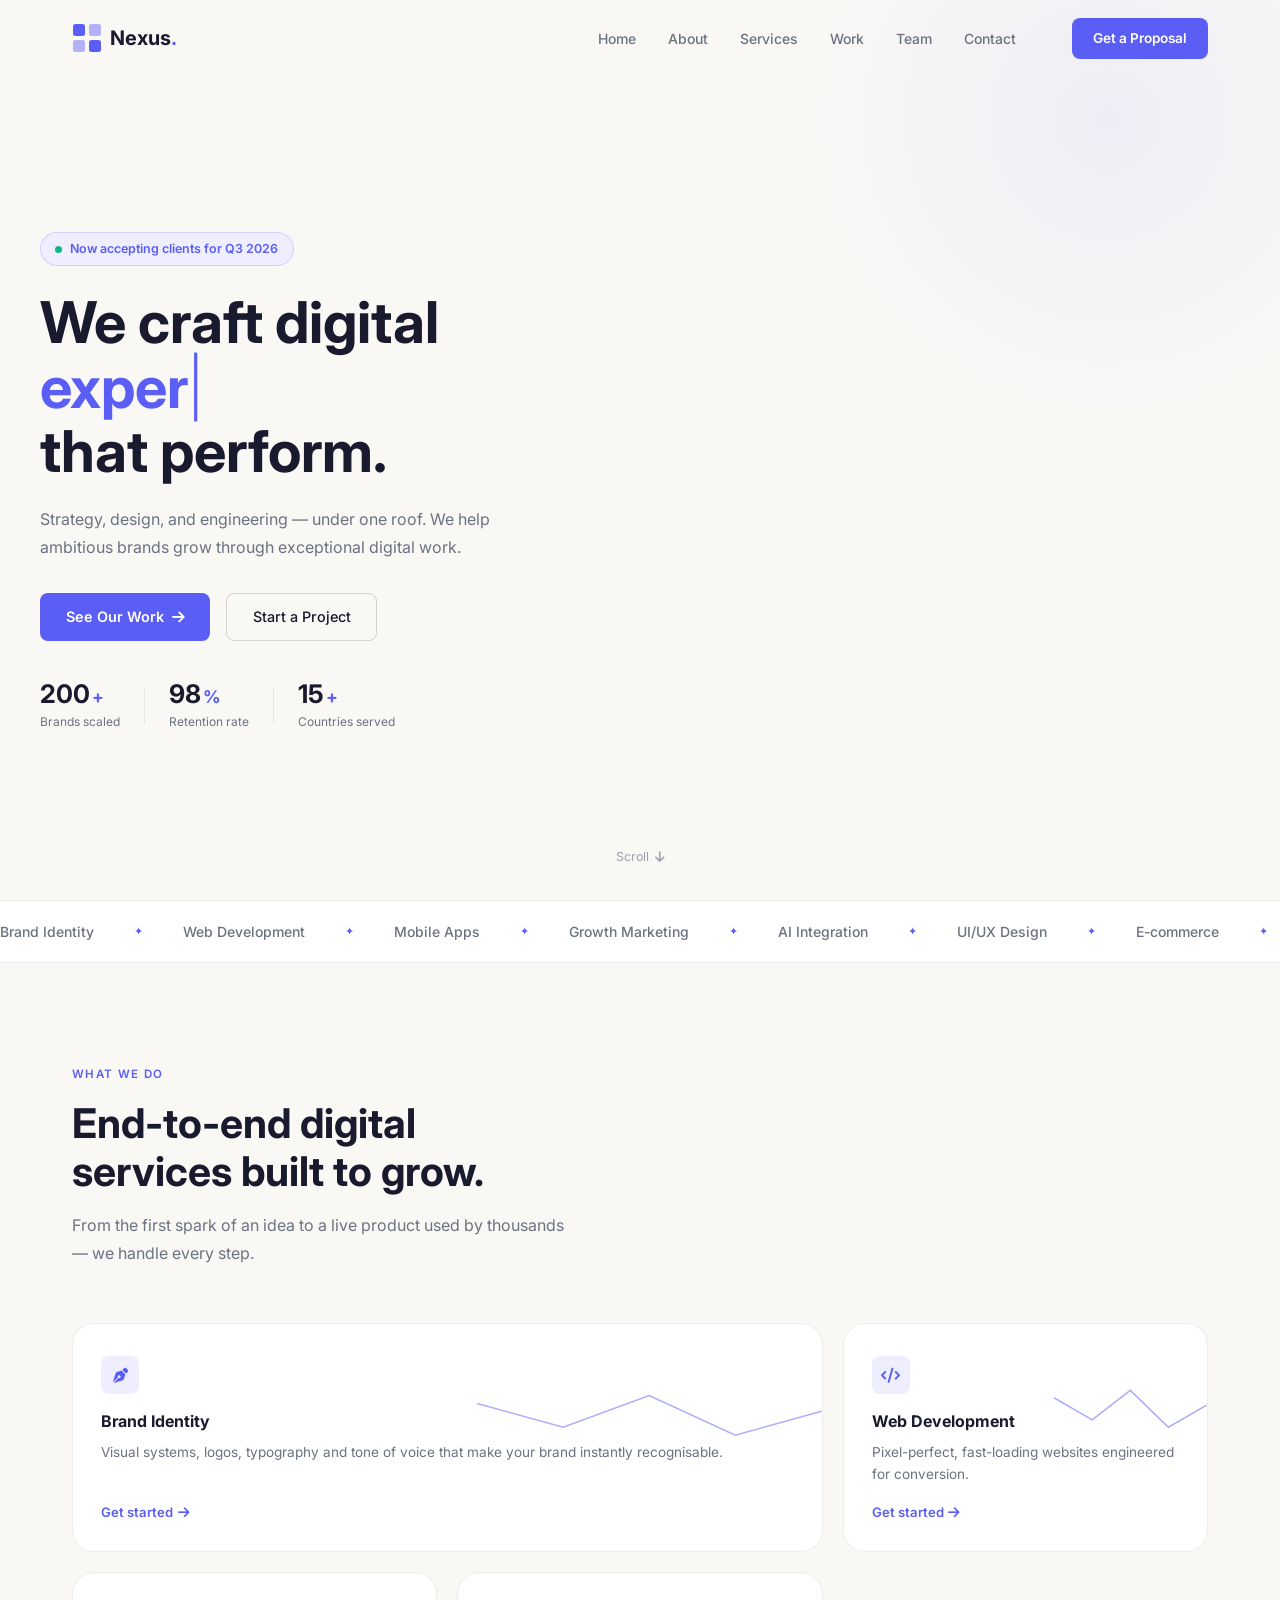
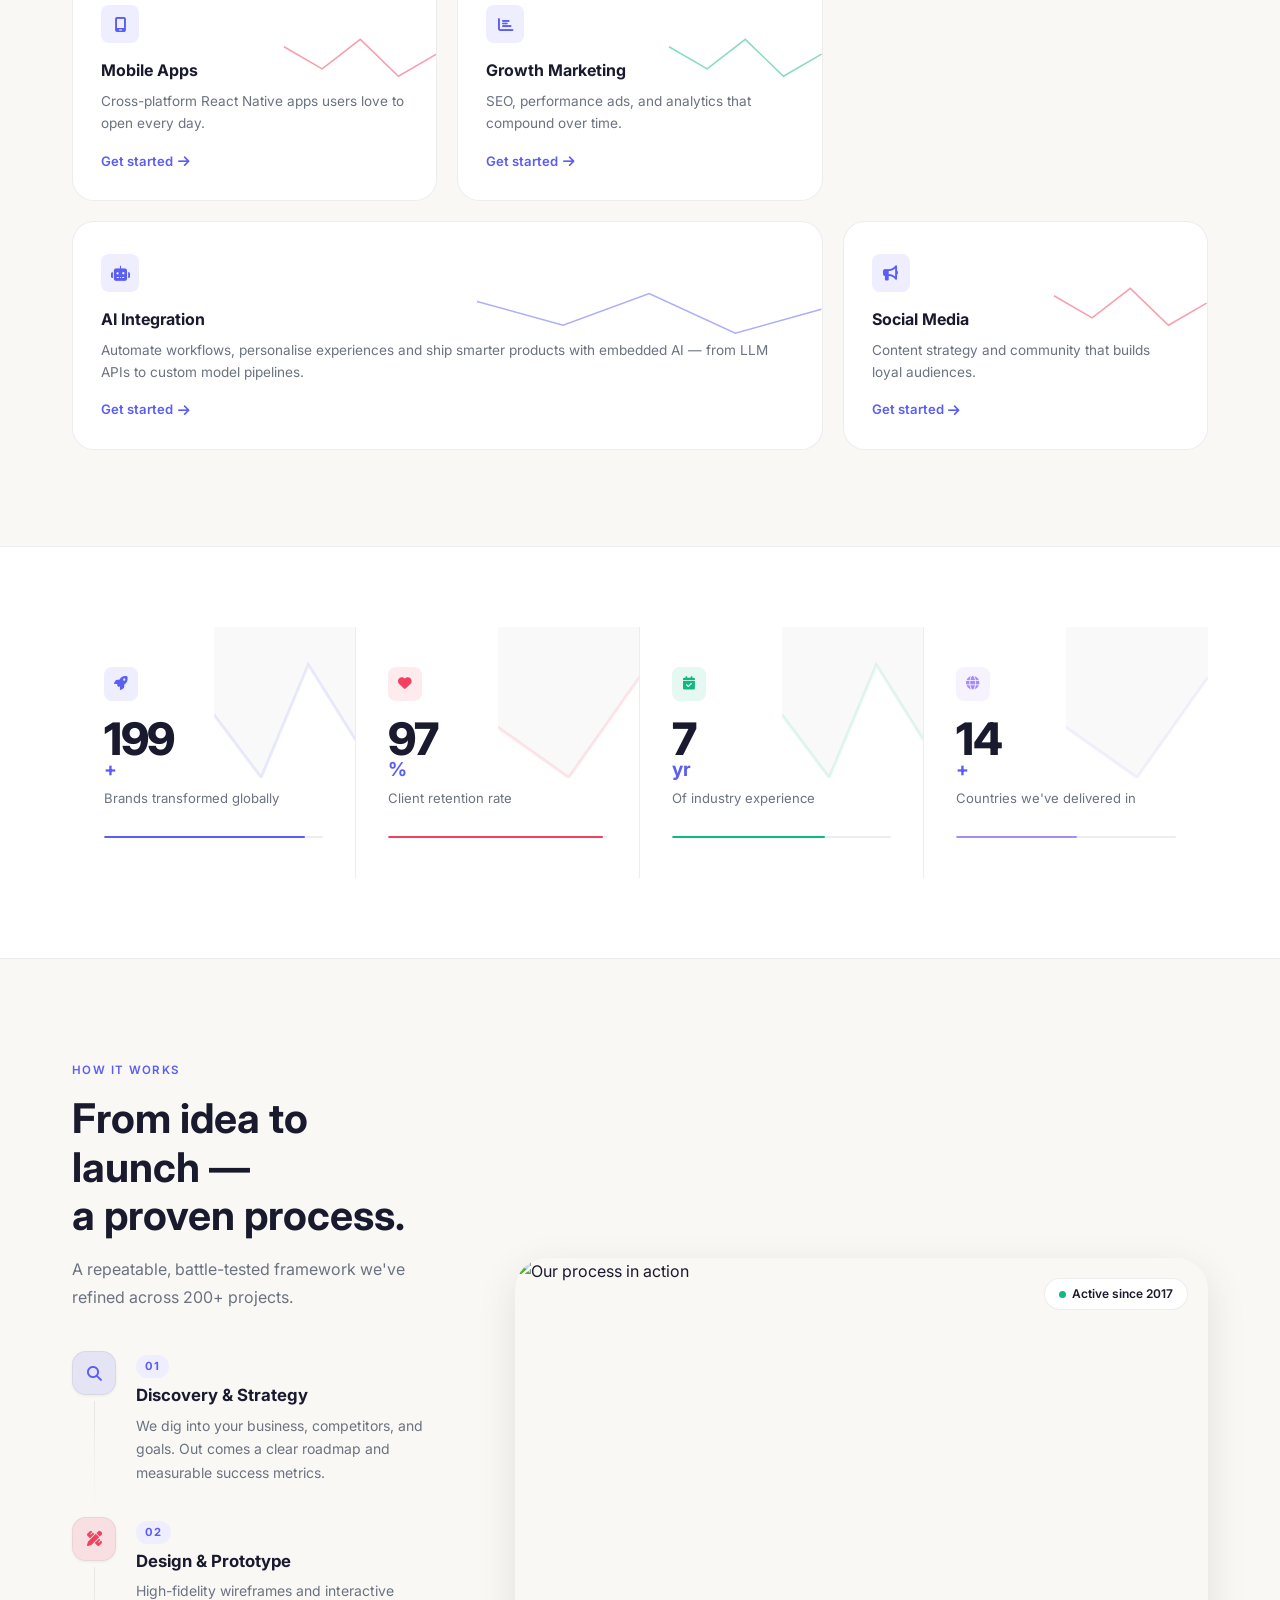
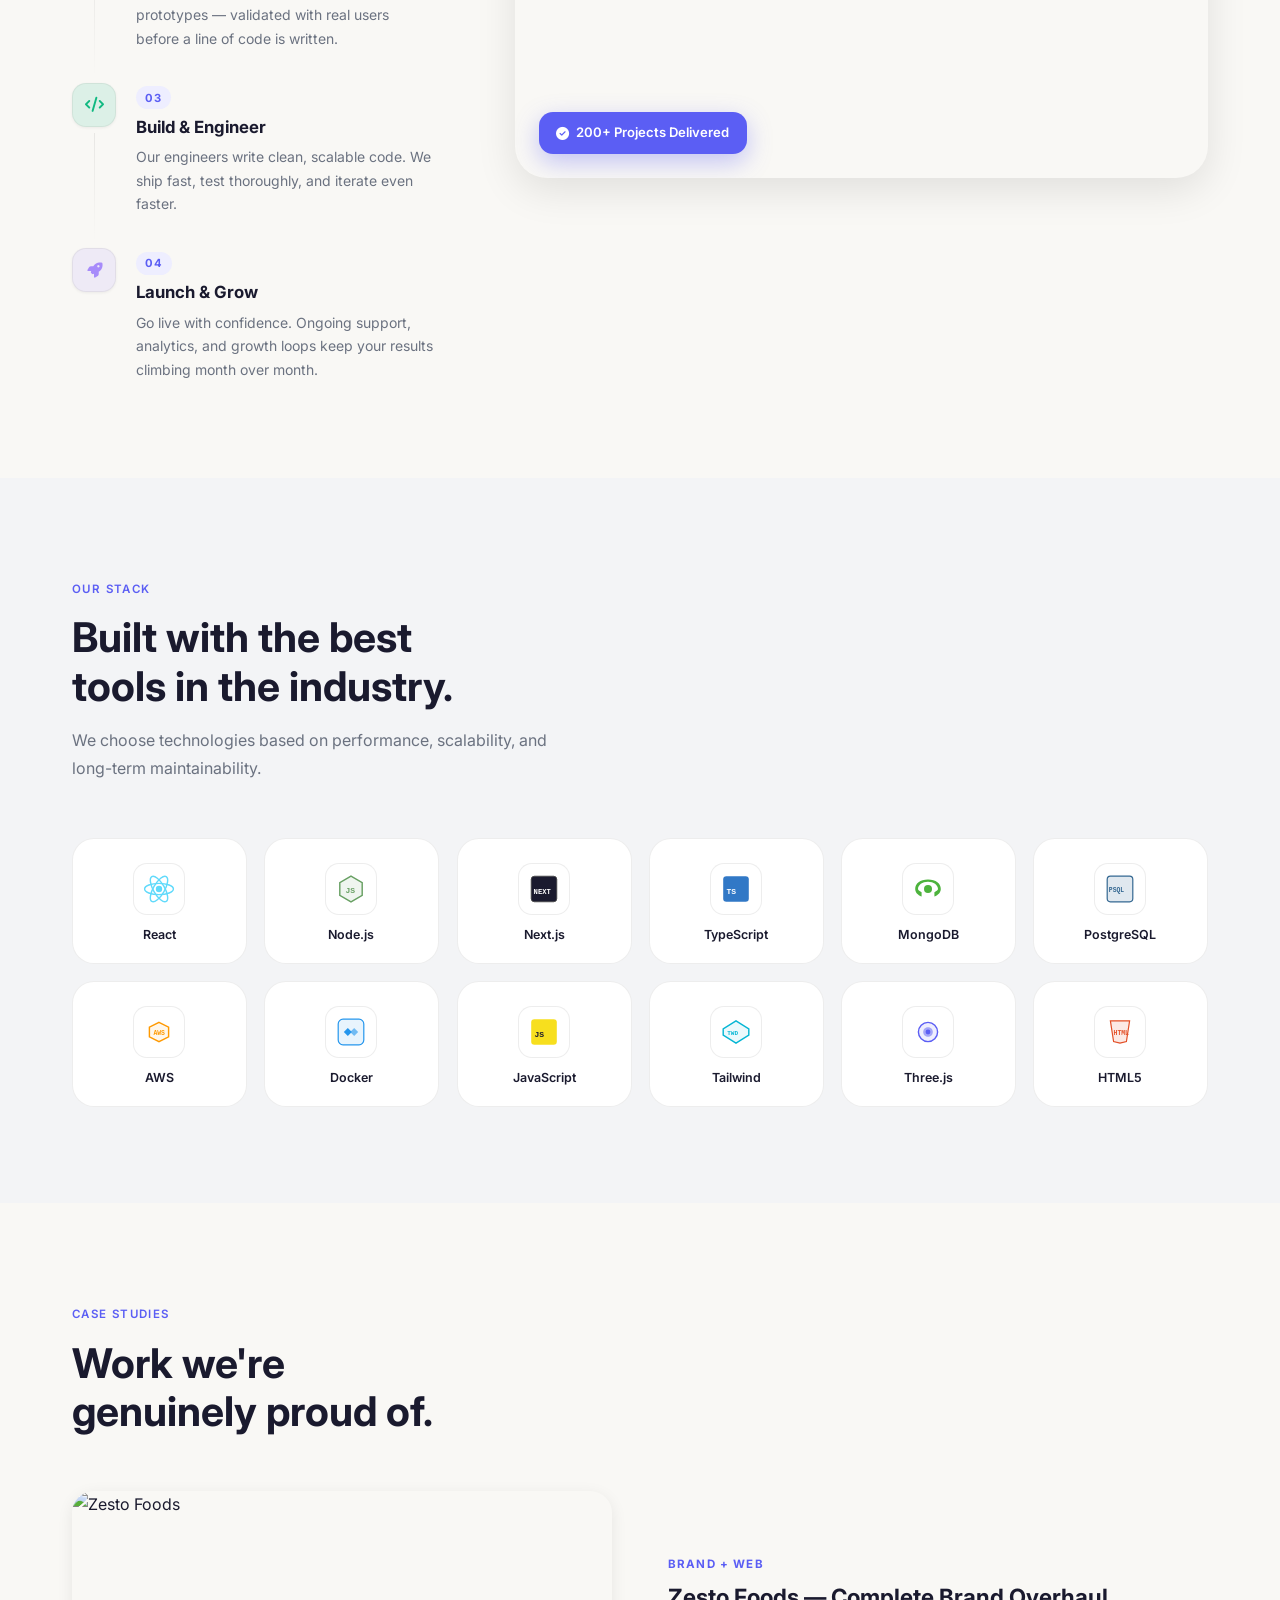
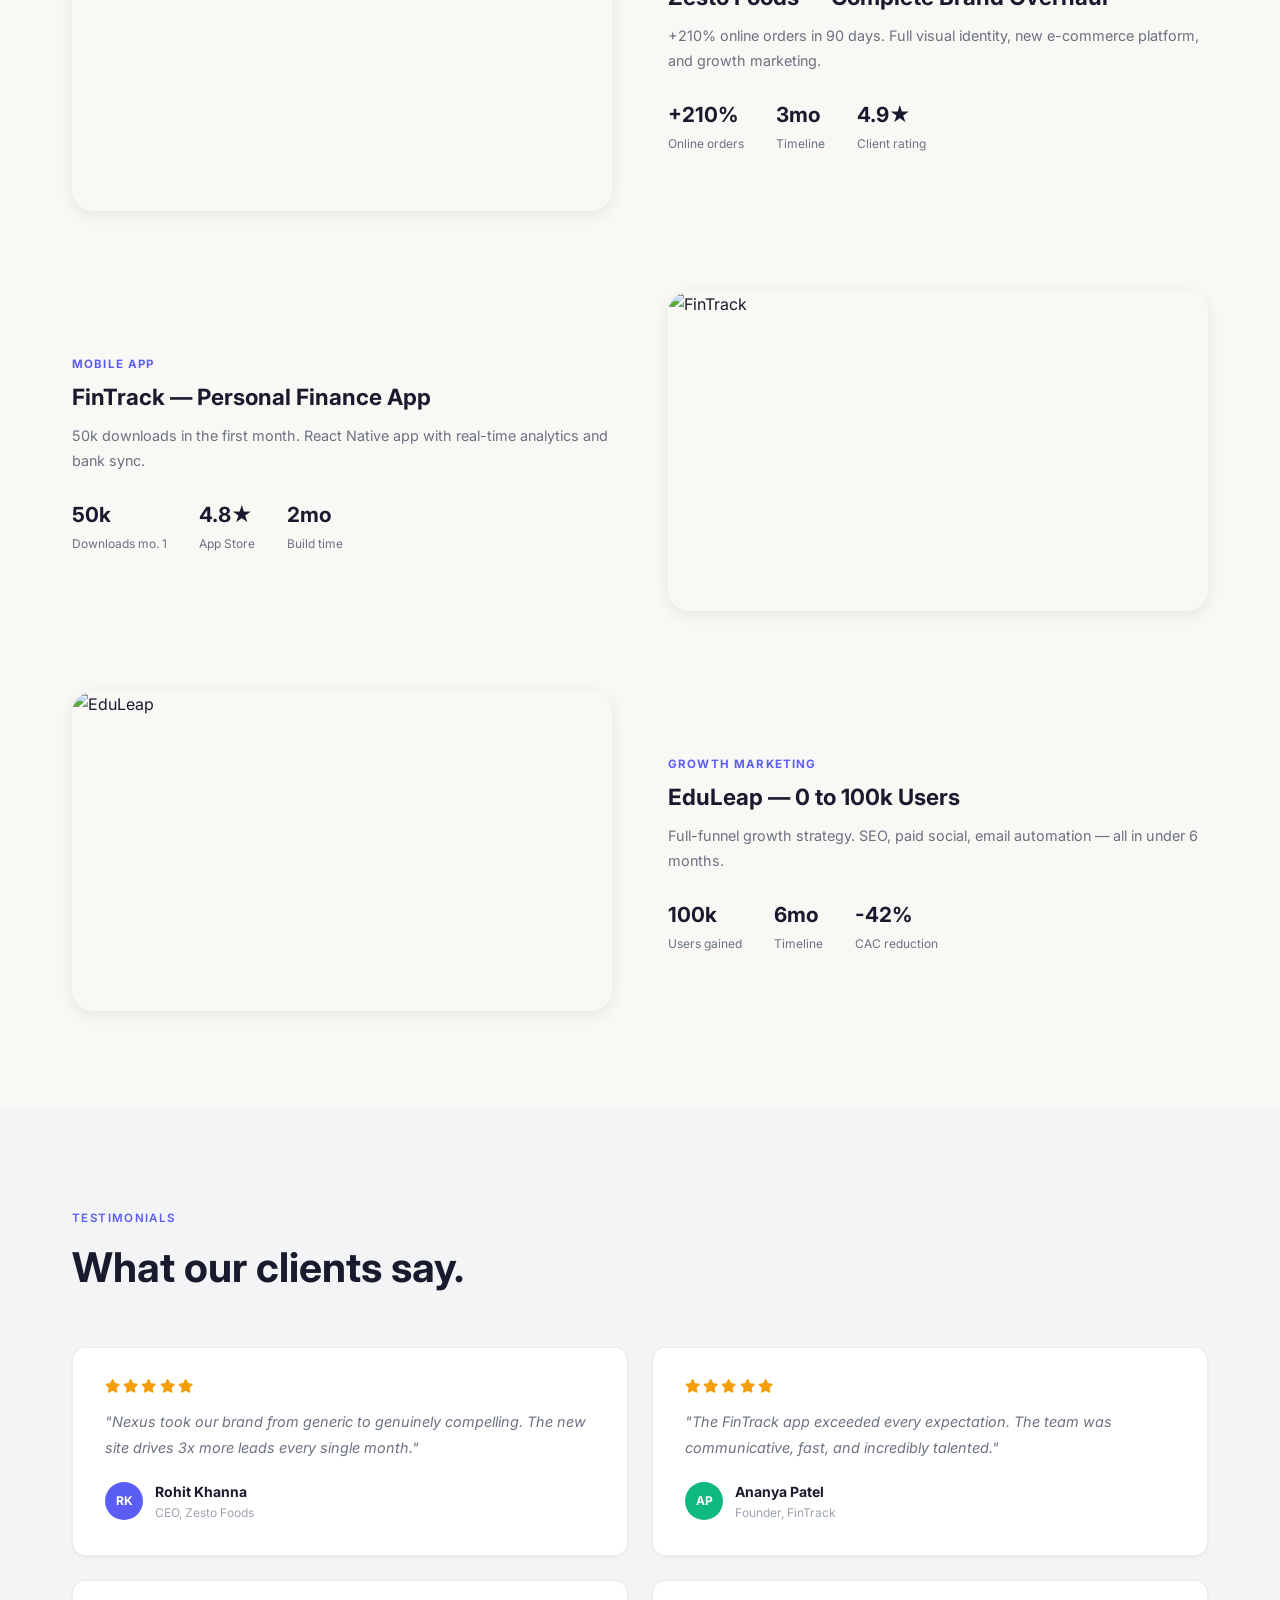
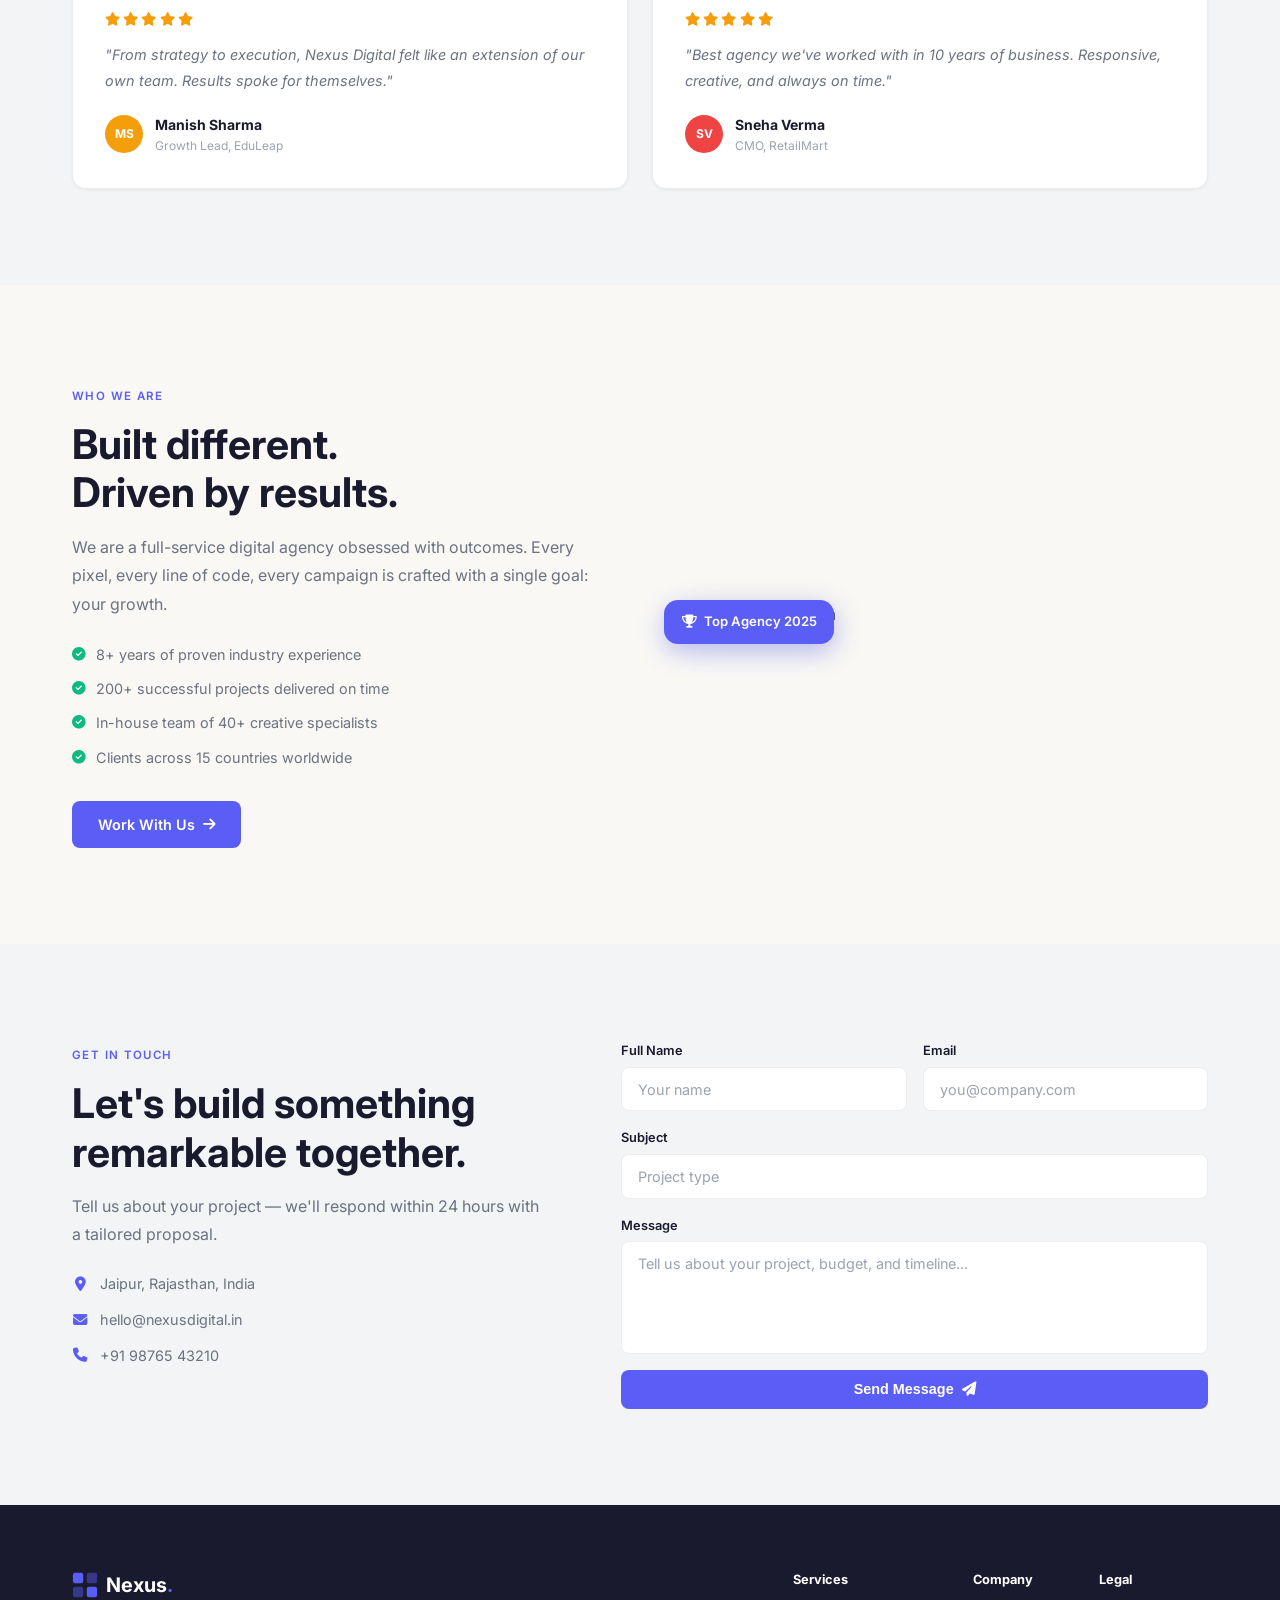
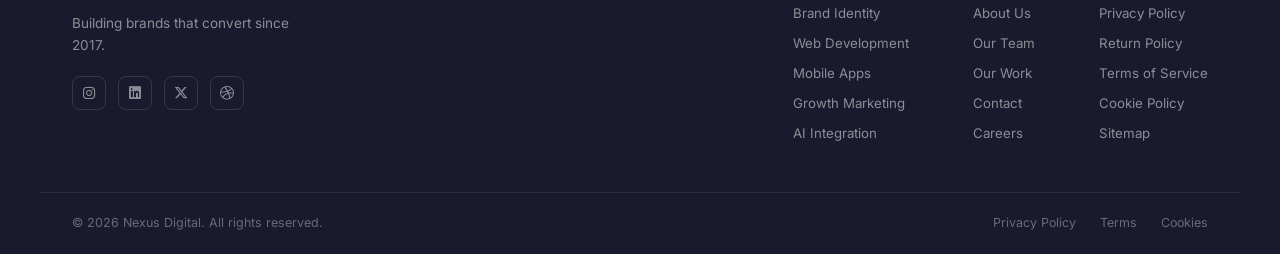
==== commit ee6aa72d: "fix: hero stats inline, navbar mobile glitch + link order fix" ====
--- a/index.html
+++ b/index.html
@@ -26,10 +26,10 @@
     </a>
     <ul class="nav-links" id="navLinks">
       <li><a href="index.html">Home</a></li>
+      <li><a href="about.html">About</a></li>
       <li><a href="services.html">Services</a></li>
       <li><a href="work.html">Work</a></li>
       <li><a href="team.html">Team</a></li>
-      <li><a href="about.html">About</a></li>
       <li><a href="contact.html">Contact</a></li>
     </ul>
     <div class="nav-right">
@@ -51,11 +51,20 @@
         <a href="contact.html" class="btn-outline">Start a Project</a>
       </div>
       <div class="hero-meta">
-        <div class="meta-item"><strong id="c1">0</strong><span>+</span><p>Brands scaled</p></div>
+        <div class="meta-item">
+          <div class="meta-num-row"><strong id="c1">0</strong><span>+</span></div>
+          <p>Brands scaled</p>
+        </div>
         <div class="meta-sep"></div>
-        <div class="meta-item"><strong id="c2">0</strong><span>%</span><p>Retention rate</p></div>
+        <div class="meta-item">
+          <div class="meta-num-row"><strong id="c2">0</strong><span>%</span></div>
+          <p>Retention rate</p>
+        </div>
         <div class="meta-sep"></div>
-        <div class="meta-item"><strong id="c3">0</strong><span>+</span><p>Countries served</p></div>
+        <div class="meta-item">
+          <div class="meta-num-row"><strong id="c3">0</strong><span>+</span></div>
+          <p>Countries served</p>
+        </div>
       </div>
     </div>
     <div class="hero-visual" id="heroCanvas">
@@ -165,34 +174,10 @@
   <div class="numbers-bg-grid" aria-hidden="true"></div>
   <div class="container">
     <div class="numbers-grid">
-      <div class="num-card reveal">
-        <svg class="num-spike" viewBox="0 0 60 60" preserveAspectRatio="none" aria-hidden="true"><polygon points="0,60 0,35 20,60 40,15 60,45 60,0 0,0" fill="rgba(0,0,0,0.025)"/><polyline points="0,35 20,60 40,15 60,45" fill="none" stroke="rgba(91,94,244,0.12)" stroke-width="1.2"/></svg>
-        <span class="num-icon"><i class="fa-solid fa-rocket"></i></span>
-        <span class="num-big" id="n1">0</span><span class="num-suffix">+</span>
-        <p>Brands transformed globally</p>
-        <div class="num-bar"><div class="num-bar-fill" style="--bw:92%"></div></div>
-      </div>
-      <div class="num-card reveal">
-        <svg class="num-spike" viewBox="0 0 60 60" preserveAspectRatio="none" aria-hidden="true"><polygon points="0,60 0,40 30,60 60,20 60,0 0,0" fill="rgba(0,0,0,0.025)"/><polyline points="0,40 30,60 60,20" fill="none" stroke="rgba(244,63,94,0.12)" stroke-width="1.2"/></svg>
-        <span class="num-icon" style="--ic:rgba(244,63,94,0.1);--icc:#f43f5e"><i class="fa-solid fa-heart"></i></span>
-        <span class="num-big" id="n2">0</span><span class="num-suffix">%</span>
-        <p>Client retention rate</p>
-        <div class="num-bar"><div class="num-bar-fill" style="--bw:98%;background:#f43f5e"></div></div>
-      </div>
-      <div class="num-card reveal">
-        <svg class="num-spike" viewBox="0 0 60 60" preserveAspectRatio="none" aria-hidden="true"><polygon points="0,60 0,35 20,60 40,15 60,45 60,0 0,0" fill="rgba(0,0,0,0.025)"/><polyline points="0,35 20,60 40,15 60,45" fill="none" stroke="rgba(16,185,129,0.12)" stroke-width="1.2"/></svg>
-        <span class="num-icon" style="--ic:rgba(16,185,129,0.1);--icc:#10b981"><i class="fa-solid fa-calendar-check"></i></span>
-        <span class="num-big" id="n3">0</span><span class="num-suffix">yr</span>
-        <p>Of industry experience</p>
-        <div class="num-bar"><div class="num-bar-fill" style="--bw:70%;background:#10b981"></div></div>
-      </div>
-      <div class="num-card reveal">
-        <svg class="num-spike" viewBox="0 0 60 60" preserveAspectRatio="none" aria-hidden="true"><polygon points="0,60 0,40 30,60 60,20 60,0 0,0" fill="rgba(0,0,0,0.025)"/><polyline points="0,40 30,60 60,20" fill="none" stroke="rgba(167,139,250,0.12)" stroke-width="1.2"/></svg>
-        <span class="num-icon" style="--ic:rgba(167,139,250,0.1);--icc:#a78bfa"><i class="fa-solid fa-globe"></i></span>
-        <span class="num-big" id="n4">0</span><span class="num-suffix">+</span>
-        <p>Countries we've delivered in</p>
-        <div class="num-bar"><div class="num-bar-fill" style="--bw:55%;background:#a78bfa"></div></div>
-      </div>
+      <div class="num-card reveal"><svg class="num-spike" viewBox="0 0 60 60" preserveAspectRatio="none" aria-hidden="true"><polygon points="0,60 0,35 20,60 40,15 60,45 60,0 0,0" fill="rgba(0,0,0,0.025)"/><polyline points="0,35 20,60 40,15 60,45" fill="none" stroke="rgba(91,94,244,0.12)" stroke-width="1.2"/></svg><span class="num-icon"><i class="fa-solid fa-rocket"></i></span><span class="num-big" id="n1">0</span><span class="num-suffix">+</span><p>Brands transformed globally</p><div class="num-bar"><div class="num-bar-fill" style="--bw:92%"></div></div></div>
+      <div class="num-card reveal"><svg class="num-spike" viewBox="0 0 60 60" preserveAspectRatio="none" aria-hidden="true"><polygon points="0,60 0,40 30,60 60,20 60,0 0,0" fill="rgba(0,0,0,0.025)"/><polyline points="0,40 30,60 60,20" fill="none" stroke="rgba(244,63,94,0.12)" stroke-width="1.2"/></svg><span class="num-icon" style="--ic:rgba(244,63,94,0.1);--icc:#f43f5e"><i class="fa-solid fa-heart"></i></span><span class="num-big" id="n2">0</span><span class="num-suffix">%</span><p>Client retention rate</p><div class="num-bar"><div class="num-bar-fill" style="--bw:98%;background:#f43f5e"></div></div></div>
+      <div class="num-card reveal"><svg class="num-spike" viewBox="0 0 60 60" preserveAspectRatio="none" aria-hidden="true"><polygon points="0,60 0,35 20,60 40,15 60,45 60,0 0,0" fill="rgba(0,0,0,0.025)"/><polyline points="0,35 20,60 40,15 60,45" fill="none" stroke="rgba(16,185,129,0.12)" stroke-width="1.2"/></svg><span class="num-icon" style="--ic:rgba(16,185,129,0.1);--icc:#10b981"><i class="fa-solid fa-calendar-check"></i></span><span class="num-big" id="n3">0</span><span class="num-suffix">yr</span><p>Of industry experience</p><div class="num-bar"><div class="num-bar-fill" style="--bw:70%;background:#10b981"></div></div></div>
+      <div class="num-card reveal"><svg class="num-spike" viewBox="0 0 60 60" preserveAspectRatio="none" aria-hidden="true"><polygon points="0,60 0,40 30,60 60,20 60,0 0,0" fill="rgba(0,0,0,0.025)"/><polyline points="0,40 30,60 60,20" fill="none" stroke="rgba(167,139,250,0.12)" stroke-width="1.2"/></svg><span class="num-icon" style="--ic:rgba(167,139,250,0.1);--icc:#a78bfa"><i class="fa-solid fa-globe"></i></span><span class="num-big" id="n4">0</span><span class="num-suffix">+</span><p>Countries we've delivered in</p><div class="num-bar"><div class="num-bar-fill" style="--bw:55%;background:#a78bfa"></div></div></div>
     </div>
   </div>
 </section>
@@ -208,22 +193,10 @@
           <p class="section-sub">A repeatable, battle-tested framework we've refined across 200+ projects.</p>
         </div>
         <div class="process-timeline">
-          <div class="pt-step reveal">
-            <div class="pt-left"><div class="pt-icon" style="--ic:rgba(91,94,244,0.12);--icc:#5b5ef4"><i class="fa-solid fa-magnifying-glass"></i></div><div class="pt-line"></div></div>
-            <div class="pt-body"><span class="pt-num">01</span><h3>Discovery &amp; Strategy</h3><p>We dig into your business, competitors, and goals. Out comes a clear roadmap and measurable success metrics.</p></div>
-          </div>
-          <div class="pt-step reveal">
-            <div class="pt-left"><div class="pt-icon" style="--ic:rgba(244,63,94,0.12);--icc:#f43f5e"><i class="fa-solid fa-pen-ruler"></i></div><div class="pt-line"></div></div>
-            <div class="pt-body"><span class="pt-num">02</span><h3>Design &amp; Prototype</h3><p>High-fidelity wireframes and interactive prototypes — validated with real users before a line of code is written.</p></div>
-          </div>
-          <div class="pt-step reveal">
-            <div class="pt-left"><div class="pt-icon" style="--ic:rgba(16,185,129,0.12);--icc:#10b981"><i class="fa-solid fa-code"></i></div><div class="pt-line"></div></div>
-            <div class="pt-body"><span class="pt-num">03</span><h3>Build &amp; Engineer</h3><p>Our engineers write clean, scalable code. We ship fast, test thoroughly, and iterate even faster.</p></div>
-          </div>
-          <div class="pt-step reveal">
-            <div class="pt-left"><div class="pt-icon" style="--ic:rgba(167,139,250,0.12);--icc:#a78bfa"><i class="fa-solid fa-rocket"></i></div></div>
-            <div class="pt-body"><span class="pt-num">04</span><h3>Launch &amp; Grow</h3><p>Go live with confidence. Ongoing support, analytics, and growth loops keep your results climbing month over month.</p></div>
-          </div>
+          <div class="pt-step reveal"><div class="pt-left"><div class="pt-icon" style="--ic:rgba(91,94,244,0.12);--icc:#5b5ef4"><i class="fa-solid fa-magnifying-glass"></i></div><div class="pt-line"></div></div><div class="pt-body"><span class="pt-num">01</span><h3>Discovery &amp; Strategy</h3><p>We dig into your business, competitors, and goals. Out comes a clear roadmap and measurable success metrics.</p></div></div>
+          <div class="pt-step reveal"><div class="pt-left"><div class="pt-icon" style="--ic:rgba(244,63,94,0.12);--icc:#f43f5e"><i class="fa-solid fa-pen-ruler"></i></div><div class="pt-line"></div></div><div class="pt-body"><span class="pt-num">02</span><h3>Design &amp; Prototype</h3><p>High-fidelity wireframes and interactive prototypes — validated with real users before a line of code is written.</p></div></div>
+          <div class="pt-step reveal"><div class="pt-left"><div class="pt-icon" style="--ic:rgba(16,185,129,0.12);--icc:#10b981"><i class="fa-solid fa-code"></i></div><div class="pt-line"></div></div><div class="pt-body"><span class="pt-num">03</span><h3>Build &amp; Engineer</h3><p>Our engineers write clean, scalable code. We ship fast, test thoroughly, and iterate even faster.</p></div></div>
+          <div class="pt-step reveal"><div class="pt-left"><div class="pt-icon" style="--ic:rgba(167,139,250,0.12);--icc:#a78bfa"><i class="fa-solid fa-rocket"></i></div></div><div class="pt-body"><span class="pt-num">04</span><h3>Launch &amp; Grow</h3><p>Go live with confidence. Ongoing support, analytics, and growth loops keep your results climbing month over month.</p></div></div>
         </div>
       </div>
       <div class="process-right reveal">
@@ -270,18 +243,9 @@
       <h2 class="section-title">Work we're<br>genuinely proud of.</h2>
     </div>
     <div class="work-list">
-      <div class="wc reveal">
-        <div class="wc-img"><img src="https://images.unsplash.com/photo-1460925895917-afdab827c52f?w=700&q=80" alt="Zesto Foods" width="700" height="420" loading="lazy"/><div class="wc-hover">View Case Study <i class="fa-solid fa-arrow-up-right-from-square"></i></div></div>
-        <div class="wc-info"><span class="wc-tag">Brand + Web</span><h3>Zesto Foods — Complete Brand Overhaul</h3><p>+210% online orders in 90 days. Full visual identity, new e-commerce platform, and growth marketing.</p><div class="wc-kpis"><div><strong>+210%</strong><span>Online orders</span></div><div><strong>3mo</strong><span>Timeline</span></div><div><strong>4.9★</strong><span>Client rating</span></div></div></div>
-      </div>
-      <div class="wc wc-flip reveal">
-        <div class="wc-info"><span class="wc-tag">Mobile App</span><h3>FinTrack — Personal Finance App</h3><p>50k downloads in the first month. React Native app with real-time analytics and bank sync.</p><div class="wc-kpis"><div><strong>50k</strong><span>Downloads mo. 1</span></div><div><strong>4.8★</strong><span>App Store</span></div><div><strong>2mo</strong><span>Build time</span></div></div></div>
-        <div class="wc-img"><img src="https://images.unsplash.com/photo-1555421689-d68471e189f2?w=700&q=80" alt="FinTrack" width="700" height="420" loading="lazy"/><div class="wc-hover">View Case Study <i class="fa-solid fa-arrow-up-right-from-square"></i></div></div>
-      </div>
-      <div class="wc reveal">
-        <div class="wc-img"><img src="https://images.unsplash.com/photo-1432888622747-4eb9a8efeb07?w=700&q=80" alt="EduLeap" width="700" height="420" loading="lazy"/><div class="wc-hover">View Case Study <i class="fa-solid fa-arrow-up-right-from-square"></i></div></div>
-        <div class="wc-info"><span class="wc-tag">Growth Marketing</span><h3>EduLeap — 0 to 100k Users</h3><p>Full-funnel growth strategy. SEO, paid social, email automation — all in under 6 months.</p><div class="wc-kpis"><div><strong>100k</strong><span>Users gained</span></div><div><strong>6mo</strong><span>Timeline</span></div><div><strong>-42%</strong><span>CAC reduction</span></div></div></div>
-      </div>
+      <div class="wc reveal"><div class="wc-img"><img src="https://images.unsplash.com/photo-1460925895917-afdab827c52f?w=700&q=80" alt="Zesto Foods" width="700" height="420" loading="lazy"/><div class="wc-hover">View Case Study <i class="fa-solid fa-arrow-up-right-from-square"></i></div></div><div class="wc-info"><span class="wc-tag">Brand + Web</span><h3>Zesto Foods — Complete Brand Overhaul</h3><p>+210% online orders in 90 days. Full visual identity, new e-commerce platform, and growth marketing.</p><div class="wc-kpis"><div><strong>+210%</strong><span>Online orders</span></div><div><strong>3mo</strong><span>Timeline</span></div><div><strong>4.9★</strong><span>Client rating</span></div></div></div></div>
+      <div class="wc wc-flip reveal"><div class="wc-info"><span class="wc-tag">Mobile App</span><h3>FinTrack — Personal Finance App</h3><p>50k downloads in the first month. React Native app with real-time analytics and bank sync.</p><div class="wc-kpis"><div><strong>50k</strong><span>Downloads mo. 1</span></div><div><strong>4.8★</strong><span>App Store</span></div><div><strong>2mo</strong><span>Build time</span></div></div></div><div class="wc-img"><img src="https://images.unsplash.com/photo-1555421689-d68471e189f2?w=700&q=80" alt="FinTrack" width="700" height="420" loading="lazy"/><div class="wc-hover">View Case Study <i class="fa-solid fa-arrow-up-right-from-square"></i></div></div></div>
+      <div class="wc reveal"><div class="wc-img"><img src="https://images.unsplash.com/photo-1432888622747-4eb9a8efeb07?w=700&q=80" alt="EduLeap" width="700" height="420" loading="lazy"/><div class="wc-hover">View Case Study <i class="fa-solid fa-arrow-up-right-from-square"></i></div></div><div class="wc-info"><span class="wc-tag">Growth Marketing</span><h3>EduLeap — 0 to 100k Users</h3><p>Full-funnel growth strategy. SEO, paid social, email automation — all in under 6 months.</p><div class="wc-kpis"><div><strong>100k</strong><span>Users gained</span></div><div><strong>6mo</strong><span>Timeline</span></div><div><strong>-42%</strong><span>CAC reduction</span></div></div></div></div>
     </div>
   </div>
 </section>
@@ -352,15 +316,7 @@
 <footer class="footer">
   <div class="footer-top">
     <div class="footer-brand">
-      <a href="index.html" class="logo">
-        <svg width="26" height="26" viewBox="0 0 30 30" fill="none">
-          <rect x="1" y="1" width="12" height="12" rx="2.5" fill="#5b5ef4"/>
-          <rect x="17" y="1" width="12" height="12" rx="2.5" fill="#5b5ef4" opacity=".45"/>
-          <rect x="1" y="17" width="12" height="12" rx="2.5" fill="#5b5ef4" opacity=".45"/>
-          <rect x="17" y="17" width="12" height="12" rx="2.5" fill="#5b5ef4"/>
-        </svg>
-        <span class="logo-text">Nexus<span class="dot">.</span></span>
-      </a>
+      <a href="index.html" class="logo"><svg width="26" height="26" viewBox="0 0 30 30" fill="none"><rect x="1" y="1" width="12" height="12" rx="2.5" fill="#5b5ef4"/><rect x="17" y="1" width="12" height="12" rx="2.5" fill="#5b5ef4" opacity=".45"/><rect x="1" y="17" width="12" height="12" rx="2.5" fill="#5b5ef4" opacity=".45"/><rect x="17" y="17" width="12" height="12" rx="2.5" fill="#5b5ef4"/></svg><span class="logo-text">Nexus<span class="dot">.</span></span></a>
       <p>Building brands that convert since 2017.</p>
       <div class="footer-socials">
         <a href="#" aria-label="Instagram"><i class="fa-brands fa-instagram"></i></a>
@@ -370,44 +326,16 @@
       </div>
     </div>
     <div class="footer-nav">
-      <div>
-        <h5>Services</h5>
-        <a href="services.html">Brand Identity</a>
-        <a href="services.html">Web Development</a>
-        <a href="services.html">Mobile Apps</a>
-        <a href="services.html">Growth Marketing</a>
-        <a href="services.html">AI Integration</a>
-      </div>
-      <div>
-        <h5>Company</h5>
-        <a href="about.html">About Us</a>
-        <a href="team.html">Our Team</a>
-        <a href="work.html">Our Work</a>
-        <a href="contact.html">Contact</a>
-        <a href="careers.html">Careers</a>
-      </div>
-      <div>
-        <h5>Legal</h5>
-        <a href="privacy-policy.html">Privacy Policy</a>
-        <a href="return-policy.html">Return Policy</a>
-        <a href="terms.html">Terms of Service</a>
-        <a href="cookie-policy.html">Cookie Policy</a>
-        <a href="sitemap.html">Sitemap</a>
-      </div>
-    </div>
-  </div>
-  <div class="footer-bottom">
-    <p>&copy; 2026 Nexus Digital. All rights reserved.</p>
-    <div>
-      <a href="privacy-policy.html">Privacy Policy</a>
-      <a href="terms.html">Terms</a>
-      <a href="cookie-policy.html">Cookies</a>
-    </div>
-  </div>
+      <div><h5>Services</h5><a href="services.html">Brand Identity</a><a href="services.html">Web Development</a><a href="services.html">Mobile Apps</a><a href="services.html">Growth Marketing</a><a href="services.html">AI Integration</a></div>
+      <div><h5>Company</h5><a href="about.html">About Us</a><a href="team.html">Our Team</a><a href="work.html">Our Work</a><a href="contact.html">Contact</a><a href="careers.html">Careers</a></div>
+      <div><h5>Legal</h5><a href="privacy-policy.html">Privacy Policy</a><a href="return-policy.html">Return Policy</a><a href="terms.html">Terms of Service</a><a href="cookie-policy.html">Cookie Policy</a><a href="sitemap.html">Sitemap</a></div>
+    </div>
+  </div>
+  <div class="footer-bottom"><p>&copy; 2026 Nexus Digital. All rights reserved.</p><div><a href="privacy-policy.html">Privacy Policy</a><a href="terms.html">Terms</a><a href="cookie-policy.html">Cookies</a></div></div>
 </footer>
 
 <script src="https://cdnjs.cloudflare.com/ajax/libs/three.js/r128/three.min.js"></script>
 <script src="https://cdn.jsdelivr.net/npm/three@0.128.0/examples/js/loaders/GLTFLoader.js"></script>
 <script src="./assets/js/main.js"></script>
 </body>
-</html>
+</html>
--- a/assets/css/style.css
+++ b/assets/css/style.css
@@ -49,12 +49,15 @@
 .logo-text .dot { color: var(--primary); }
 .nav-links { display: flex; gap: 2rem; list-style: none; margin-left: auto; }
 .nav-links a { text-decoration: none; font-size: .875rem; font-weight: 500; color: var(--muted); transition: color .2s; }
-.nav-links a:hover { color: var(--text); }
+.nav-links a:hover, .nav-links a.active { color: var(--text); }
 .nav-right { display: flex; align-items: center; gap: 1rem; margin-left: 2rem; }
 .nav-btn { padding: .6rem 1.3rem; background: var(--primary); color: #fff; border-radius: var(--r-sm); font-size: .85rem; font-weight: 600; text-decoration: none; transition: background .2s; }
 .nav-btn:hover { background: var(--primary-dark); }
-.burger { display: none; flex-direction: column; gap: 5px; background: none; border: none; cursor: pointer; padding: 4px; }
-.burger span { display: block; width: 22px; height: 2px; background: var(--text); border-radius: 2px; transition: transform .3s; }
+.burger { display: none; flex-direction: column; gap: 5px; background: none; border: none; cursor: pointer; padding: 4px; z-index: 210; position: relative; }
+.burger span { display: block; width: 22px; height: 2px; background: var(--text); border-radius: 2px; transition: transform .3s, opacity .3s; }
+.burger.open span:nth-child(1) { transform: translateY(7px) rotate(45deg); }
+.burger.open span:nth-child(2) { opacity: 0; }
+.burger.open span:nth-child(3) { transform: translateY(-7px) rotate(-45deg); }
 
 /* ===== HERO ===== */
 .hero { min-height: 100vh; display: flex; flex-direction: column; justify-content: center; padding: 7rem 2rem 3rem; background: var(--bg); position: relative; overflow: hidden; }
@@ -69,12 +72,16 @@
 @keyframes blink { 0%,100%{opacity:1} 50%{opacity:0} }
 .hero-p { font-size: 1rem; color: var(--muted); max-width: 460px; line-height: 1.75; margin-bottom: 2rem; }
 .hero-ctas { display: flex; gap: 1rem; flex-wrap: wrap; margin-bottom: 2.5rem; }
+
+/* FIX 1: Hero stats — number + suffix on same line */
 .hero-meta { display: flex; align-items: center; gap: 1.5rem; }
 .meta-item { display: flex; flex-direction: column; }
+.meta-item .meta-num-row { display: flex; align-items: baseline; gap: 0.1rem; line-height: 1; }
 .meta-item strong { font-size: 1.6rem; font-weight: 700; color: var(--text); line-height: 1; }
-.meta-item span { color: var(--primary); font-weight: 700; font-size: 1.1rem; }
-.meta-item p { font-size: .75rem; color: var(--muted); margin-top: .2rem; }
+.meta-item span { color: var(--primary); font-weight: 700; font-size: 1.1rem; line-height: 1; }
+.meta-item p { font-size: .75rem; color: var(--muted); margin-top: .3rem; }
 .meta-sep { width: 1px; height: 36px; background: var(--border); }
+
 .hero-visual { position: relative; height: 480px; }
 #threeHero { width: 100%; height: 100%; }
 .scroll-cue { position: absolute; bottom: 2rem; left: 50%; transform: translateX(-50%); font-size: .78rem; color: var(--faint); display: flex; align-items: center; gap: .4rem; animation: scrollBounce 2s ease infinite; }
@@ -179,8 +186,6 @@
   50%       { transform: translateY(-8px); }
 }
 
-/* JS hover tilt overrides the float momentarily — handled in JS */
-
 .tc-card:hover {
   box-shadow: 0 16px 48px rgba(0,0,0,0.12), 0 0 0 1px rgba(91,94,244,0.12);
   z-index: 2;
@@ -209,7 +214,6 @@
   z-index: 1;
 }
 
-/* Bottom glow blob */
 .tc-glow {
   position: absolute;
   bottom: -18px; left: 50%;
@@ -320,8 +324,26 @@
 @media (max-width: 640px) {
   .nav-links { display: none; }
   .burger { display: flex; }
-  .nav-links.open { display: flex; flex-direction: column; position: fixed; top: 0; left: 0; right: 0; bottom: 0; background: var(--bg); align-items: center; justify-content: center; gap: 2rem; z-index: 199; }
-  .nav-links.open a { font-size: 1.3rem; }
+
+  /* FIX 2: Mobile navbar — full screen overlay, no glitch */
+  .nav-links.open {
+    display: flex;
+    flex-direction: column;
+    position: fixed;
+    top: 0; left: 0; right: 0; bottom: 0;
+    background: var(--bg);
+    align-items: center;
+    justify-content: center;
+    gap: 2rem;
+    z-index: 205;
+    opacity: 1;
+    pointer-events: all;
+  }
+  /* FIX 3: Nav link order + size in mobile menu */
+  .nav-links.open li { list-style: none; }
+  .nav-links.open a { font-size: 1.4rem; font-weight: 600; color: var(--text); text-decoration: none; }
+  .nav-links.open a:hover { color: var(--primary); }
+
   .services-bento { grid-template-columns: 1fr; }
   .sb-large, .sb-wide { grid-column: span 1; }
   .sb-img-bg, .sb-crack { display: none; }
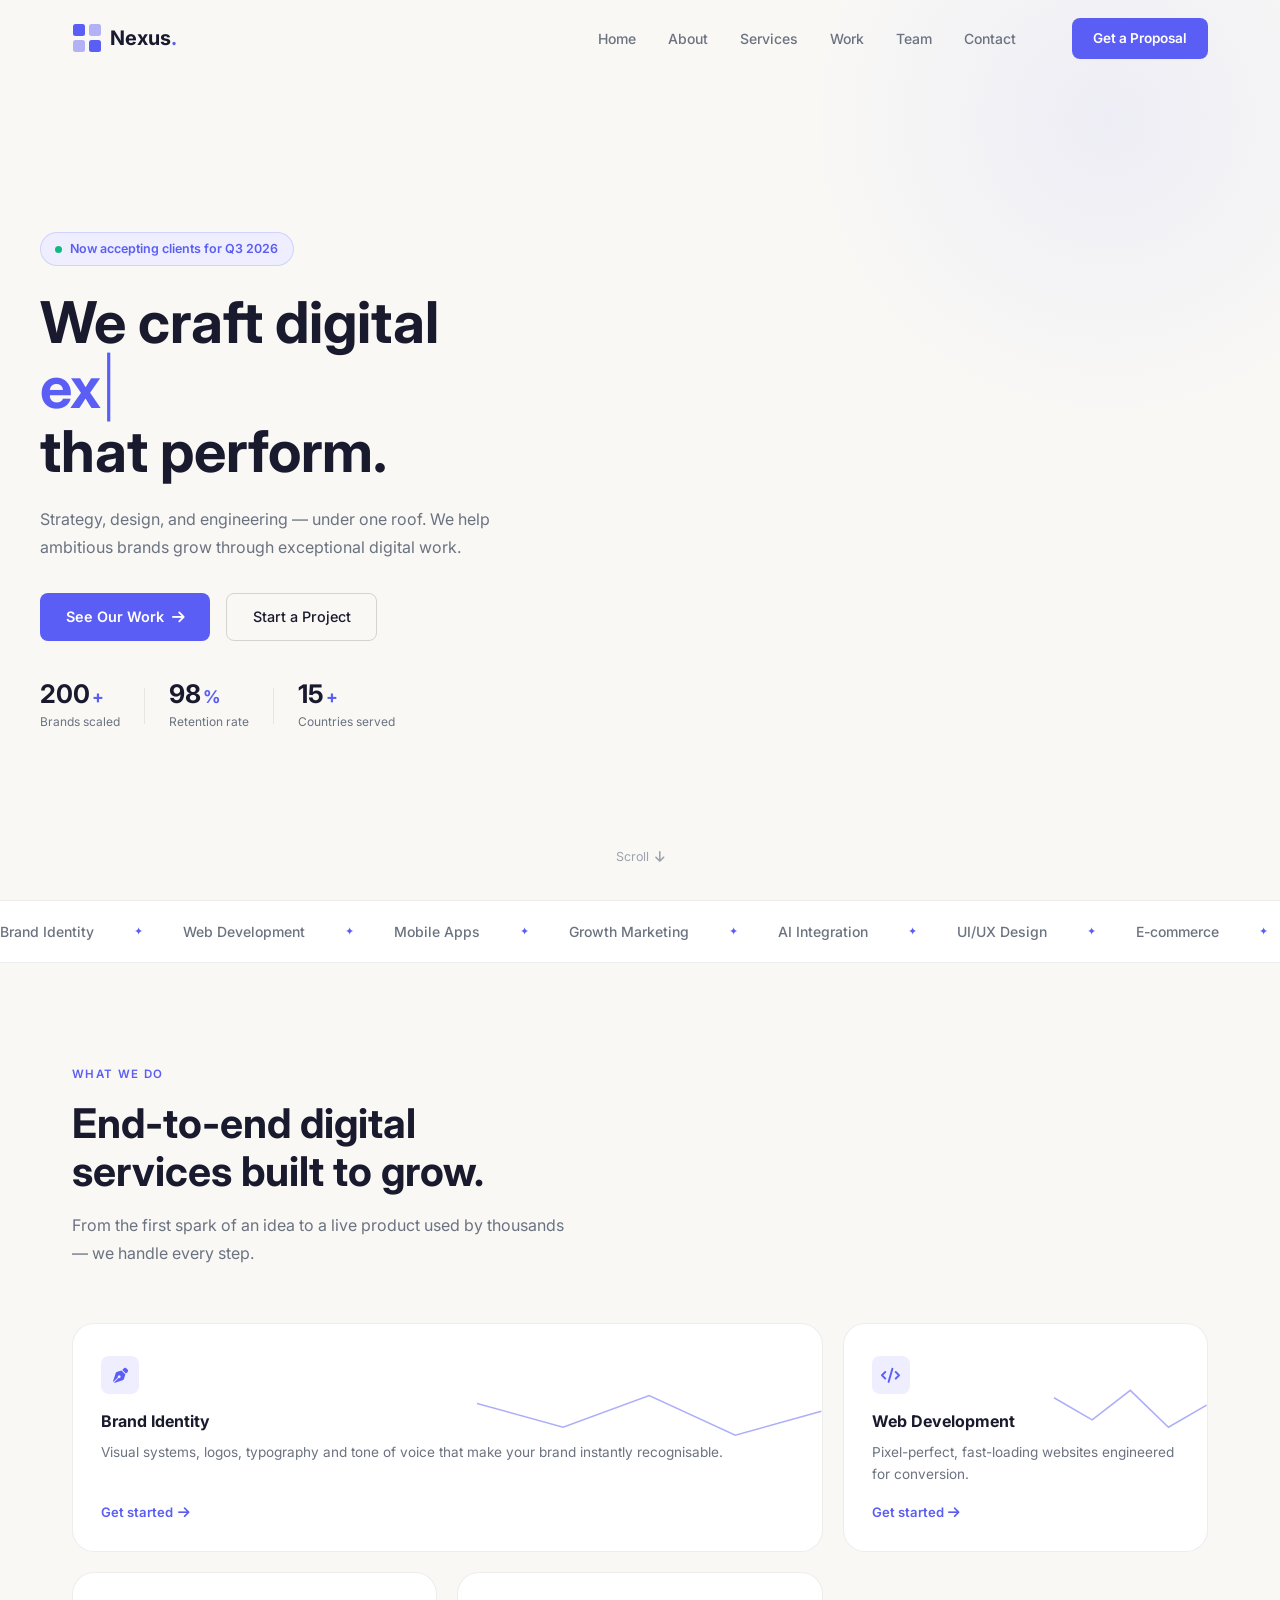
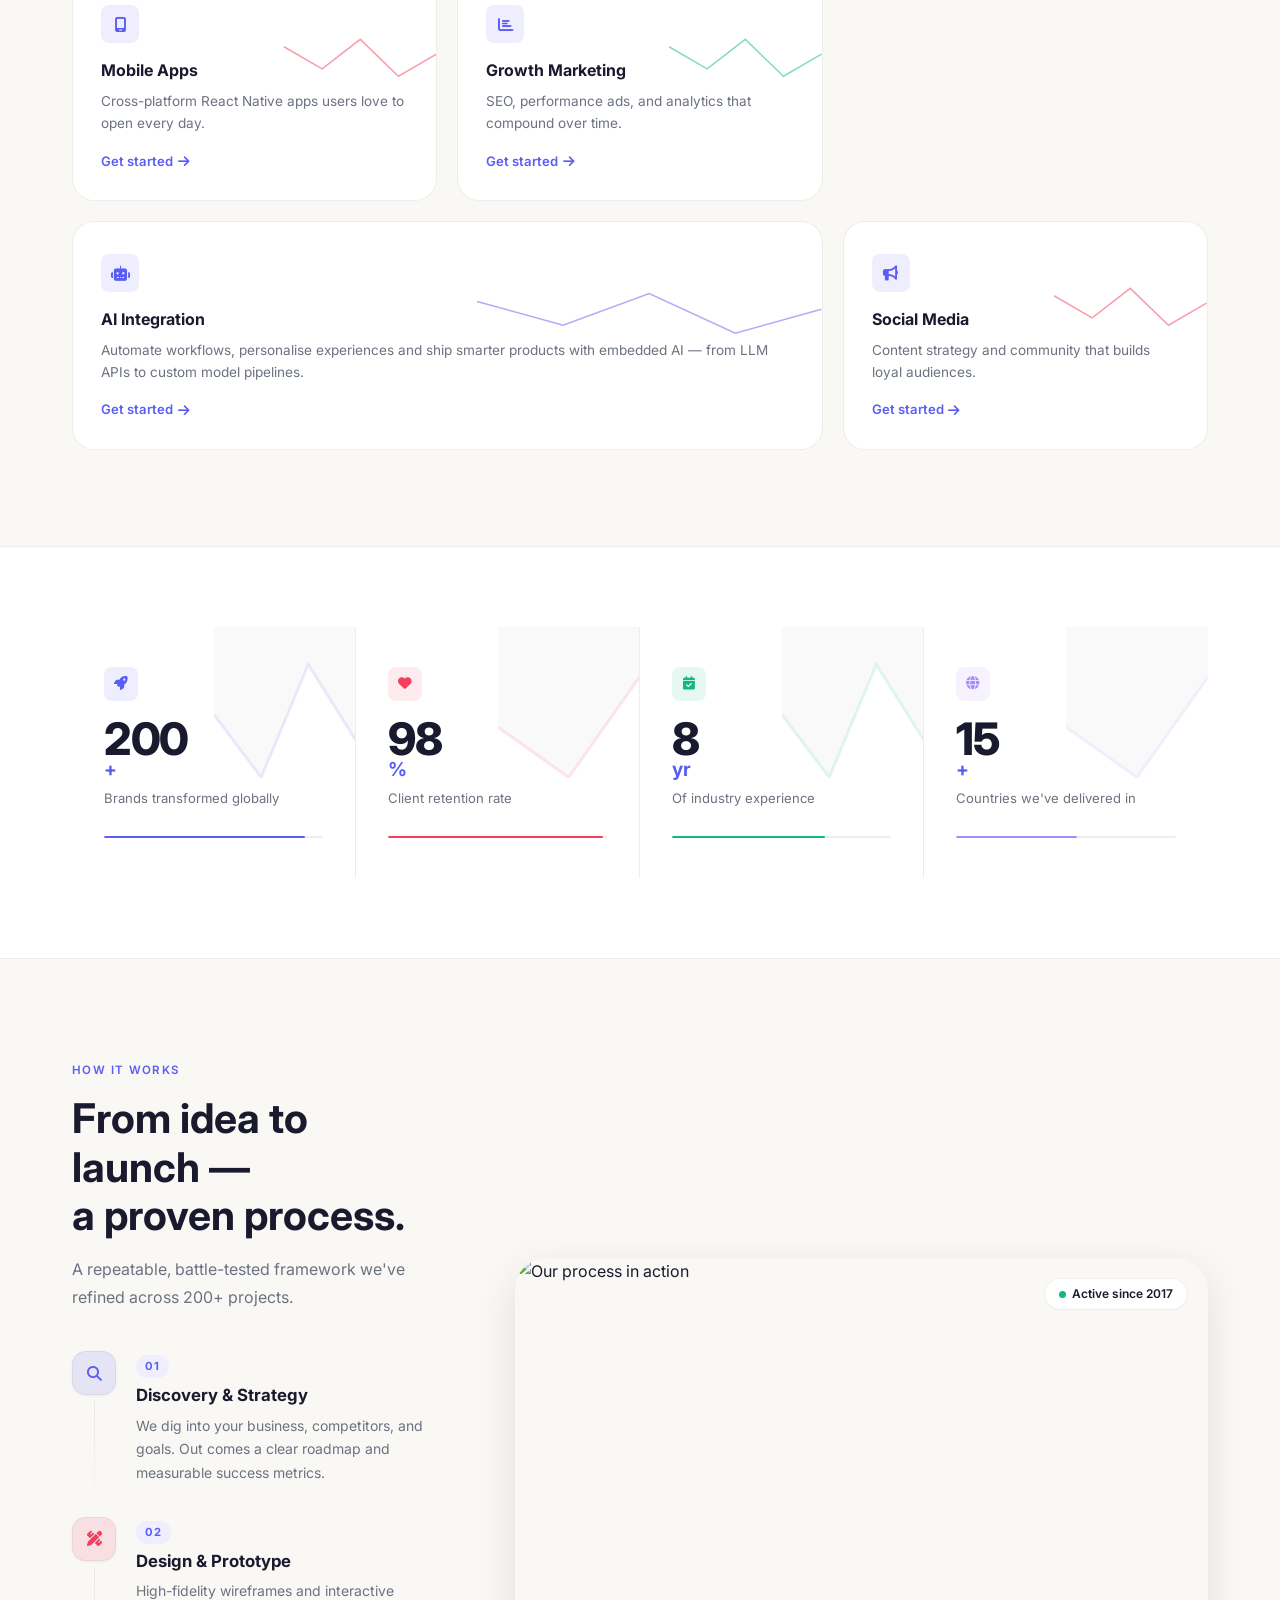
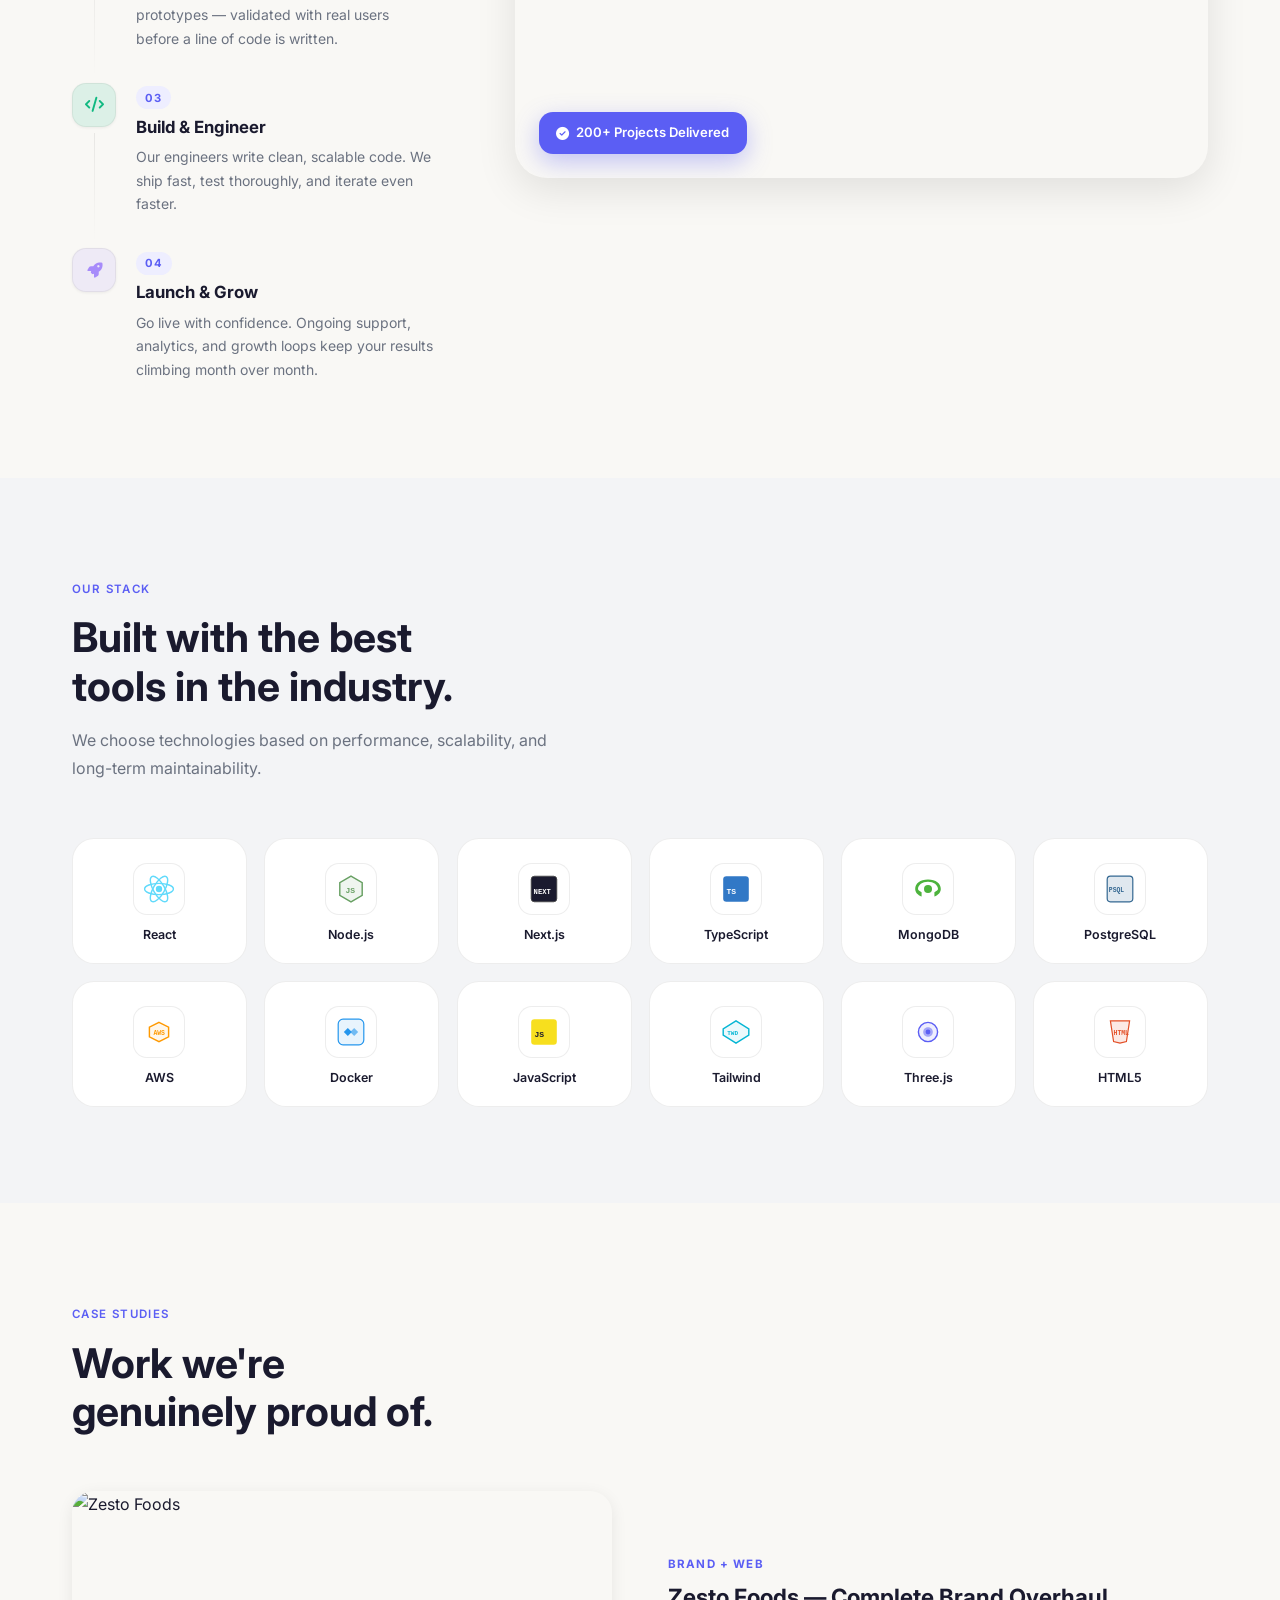
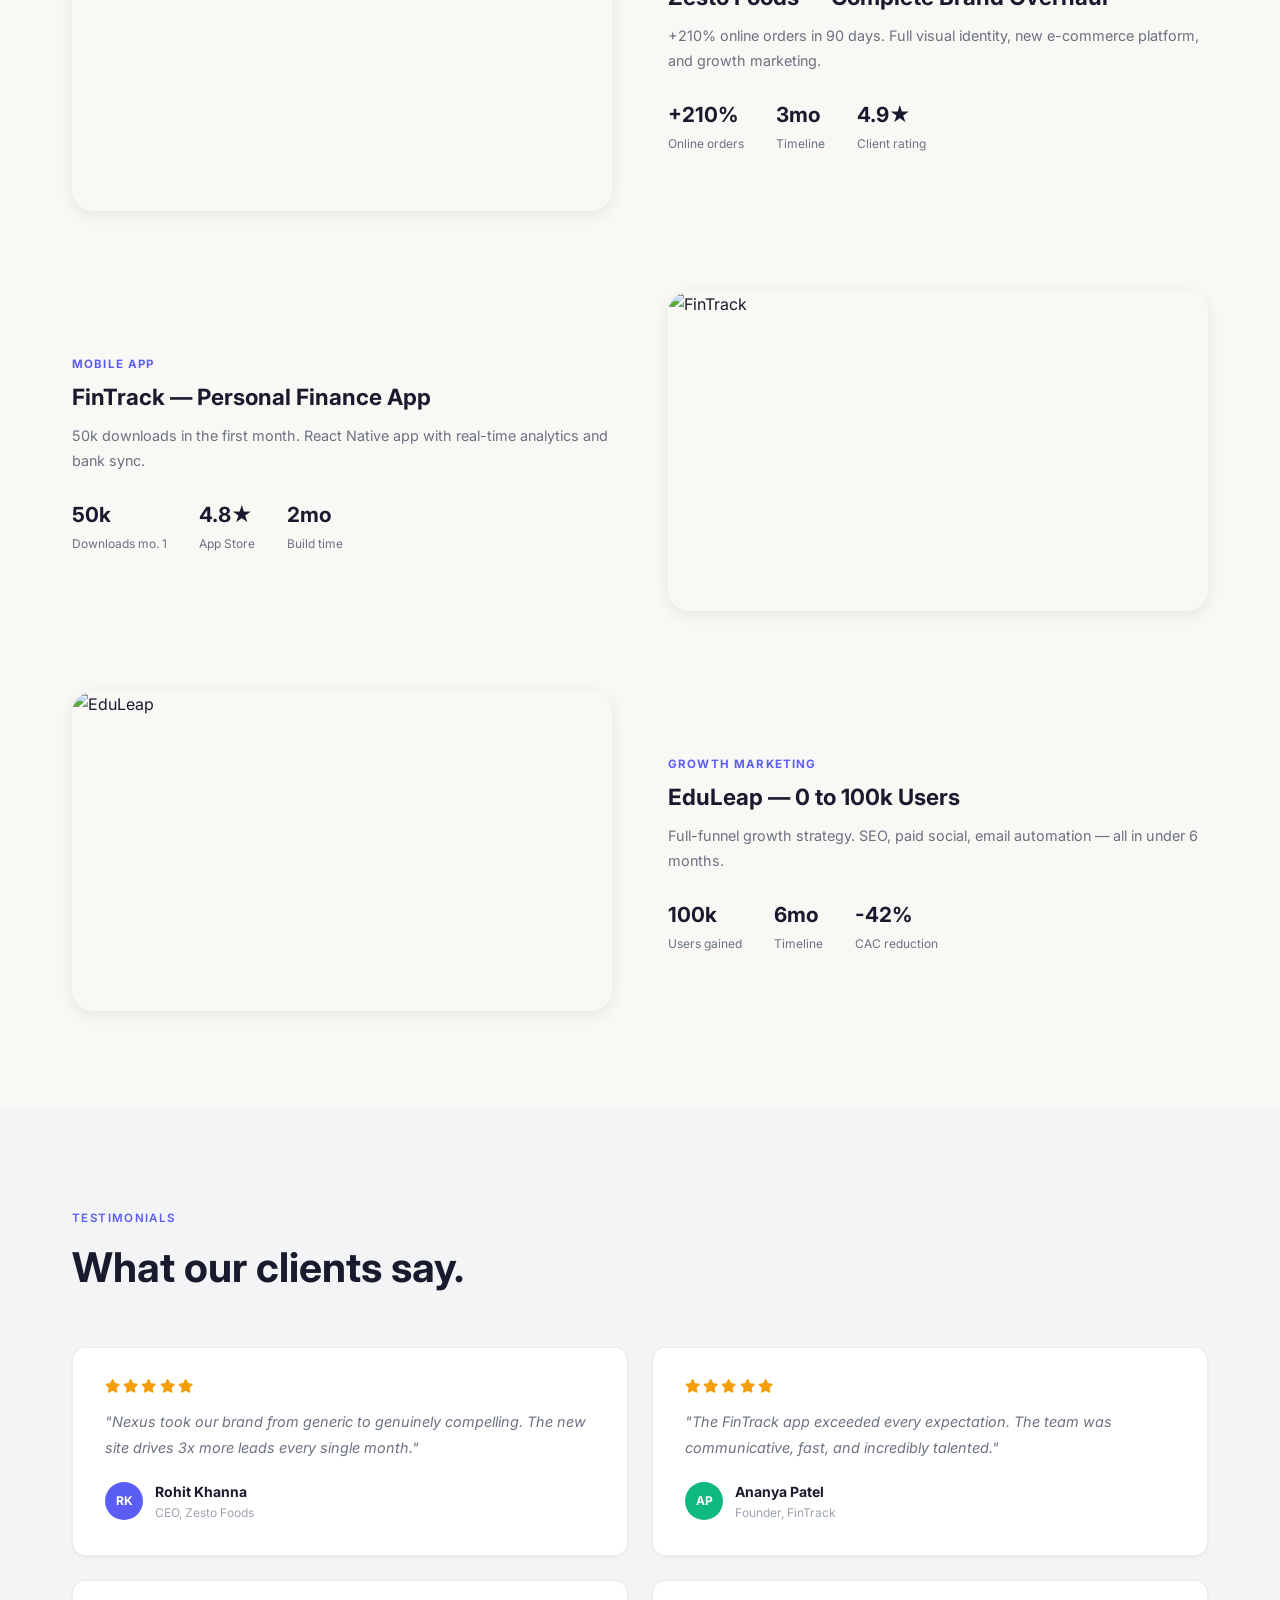
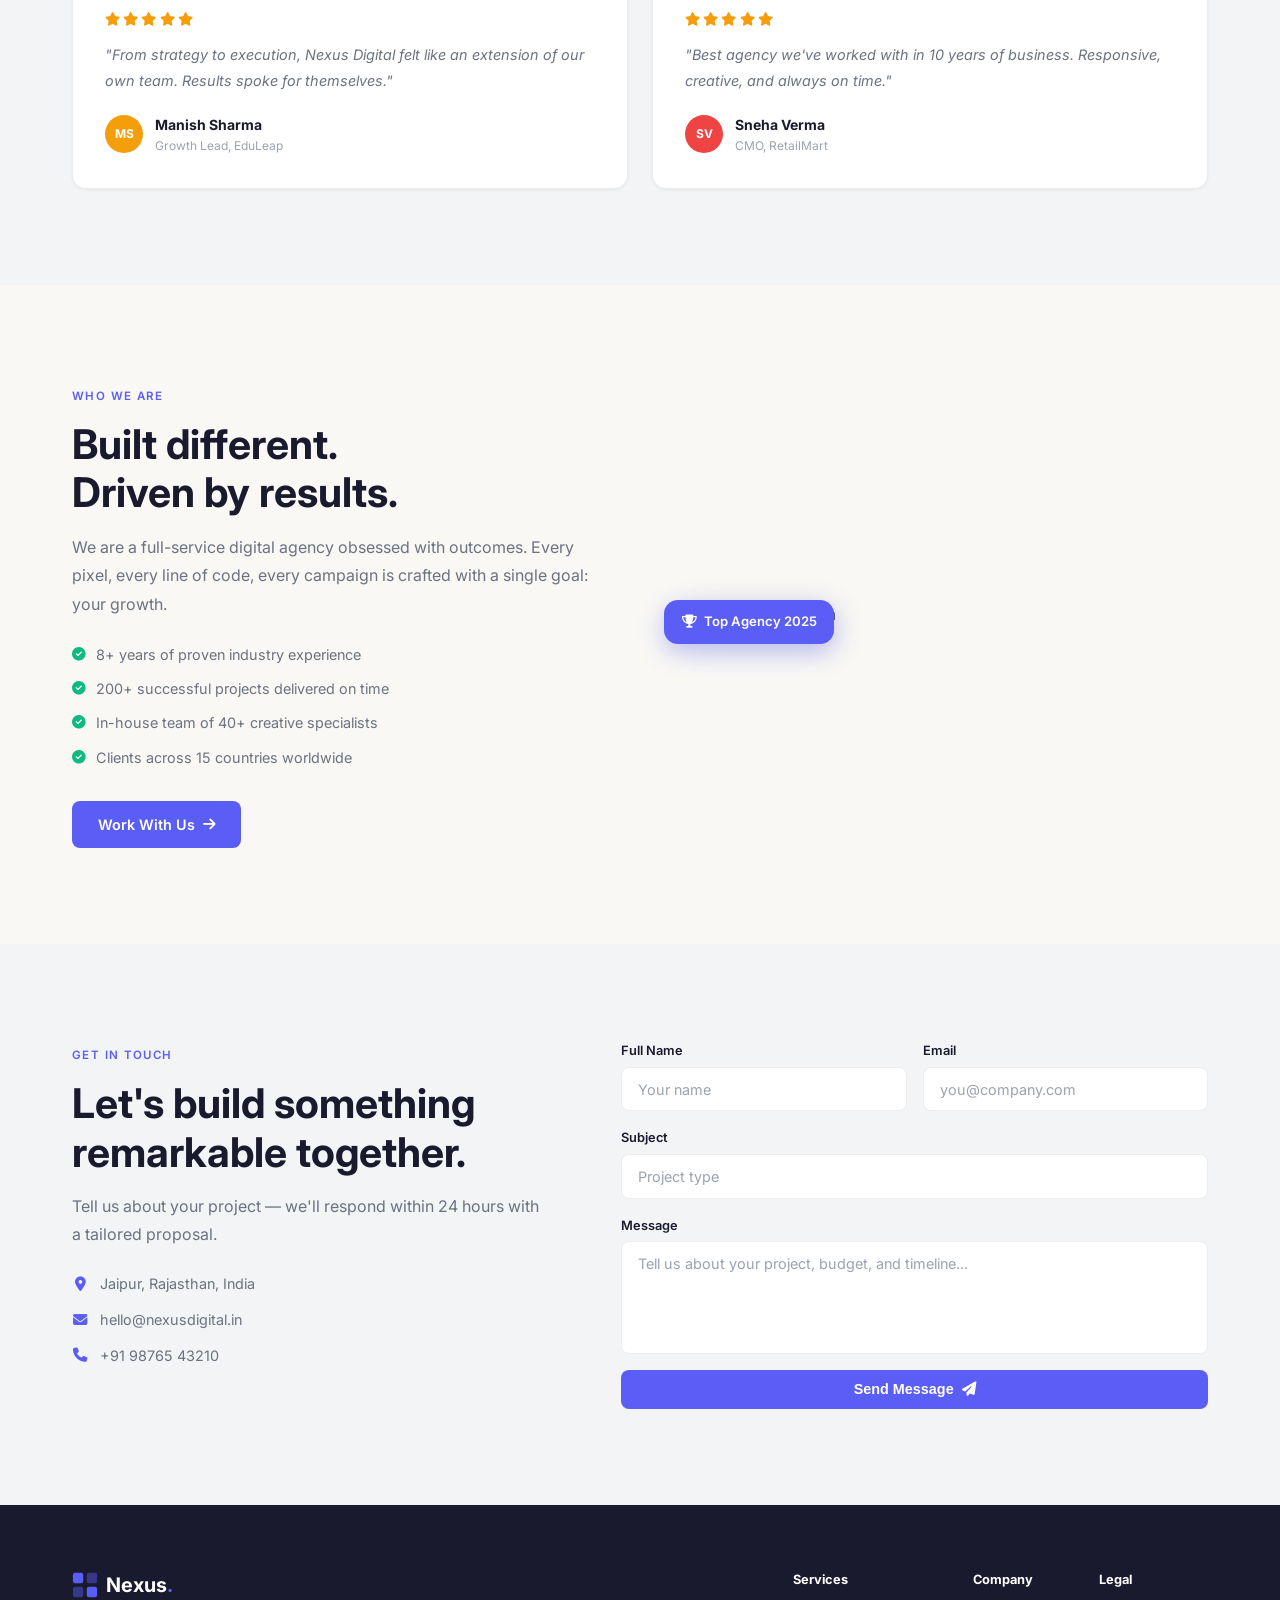
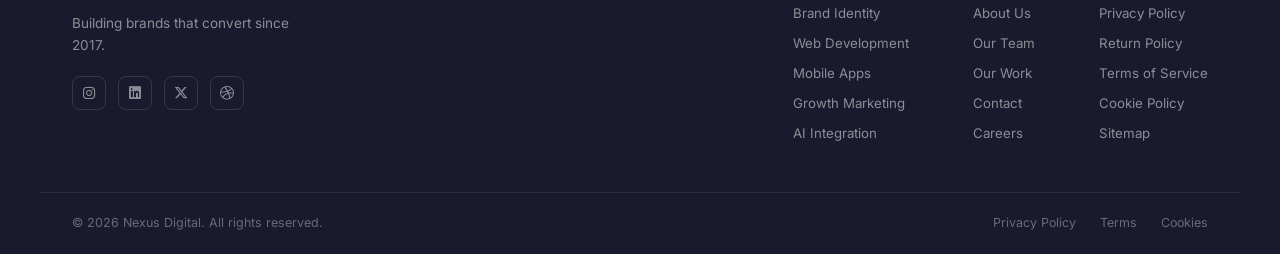
==== commit 8ee44418: "op" ====
--- a/index.html
+++ b/index.html
@@ -4,6 +4,8 @@
   <meta charset="UTF-8" />
   <meta name="viewport" content="width=device-width, initial-scale=1.0" />
   <title>Nexus Digital — Digital Agency</title>
+<link rel="icon" href="./assets/eye.png" type="image/png">
+  
   <link rel="preconnect" href="https://fonts.googleapis.com">
   <link rel="preconnect" href="https://fonts.gstatic.com" crossorigin>
   <link href="https://fonts.googleapis.com/css2?family=Inter:wght@300;400;500;600;700&family=Syne:wght@700;800&display=swap" rel="stylesheet">
--- a/assets/css/style.css
+++ b/assets/css/style.css
@@ -344,6 +344,15 @@
   .nav-links.open a { font-size: 1.4rem; font-weight: 600; color: var(--text); text-decoration: none; }
   .nav-links.open a:hover { color: var(--primary); }
 
+  /* FIX 4: When menu is open, neutralize navbar.scrolled styles so bg/shadow don't bleed through */
+  .navbar.scrolled:has(+ * .nav-links.open),
+  .navbar:has(.nav-links.open) {
+    background: transparent !important;
+    backdrop-filter: none !important;
+    box-shadow: none !important;
+    padding: 1.1rem 0 !important;
+  }
+
   .services-bento { grid-template-columns: 1fr; }
   .sb-large, .sb-wide { grid-column: span 1; }
   .sb-img-bg, .sb-crack { display: none; }
